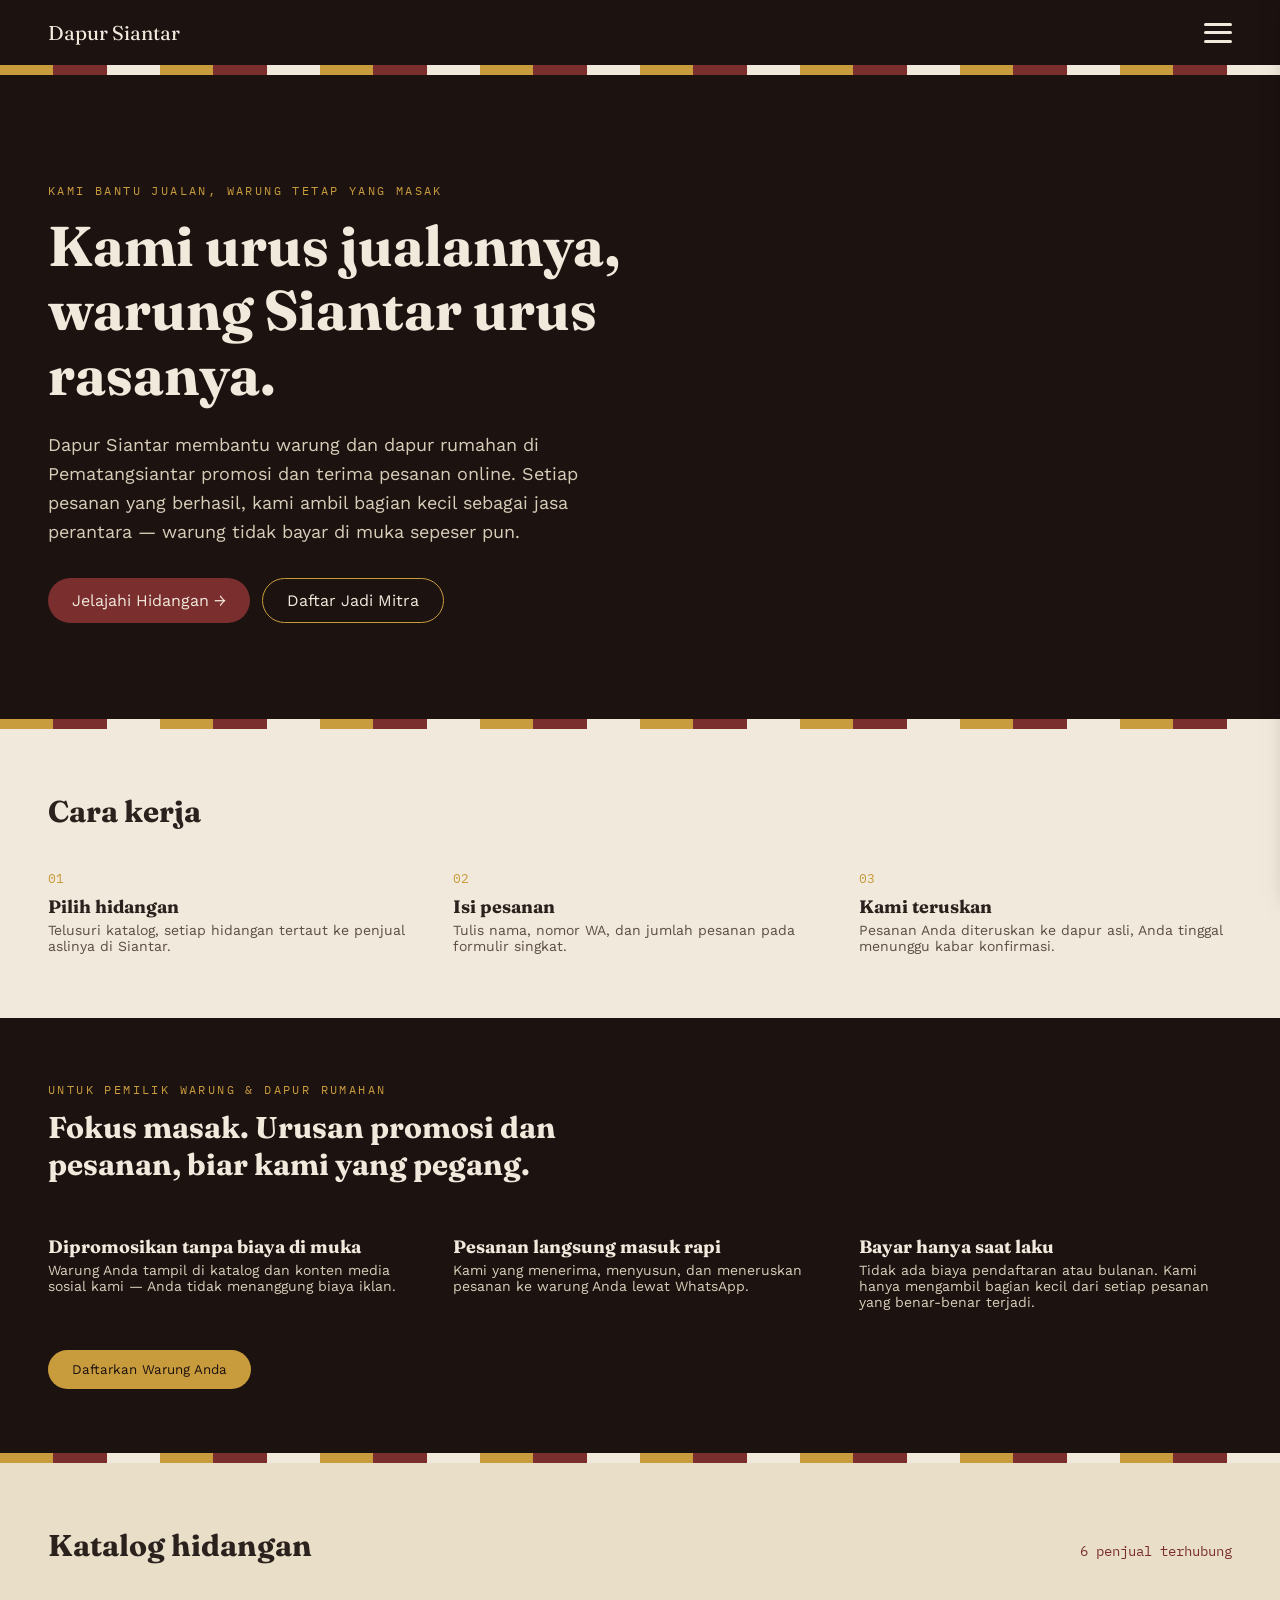
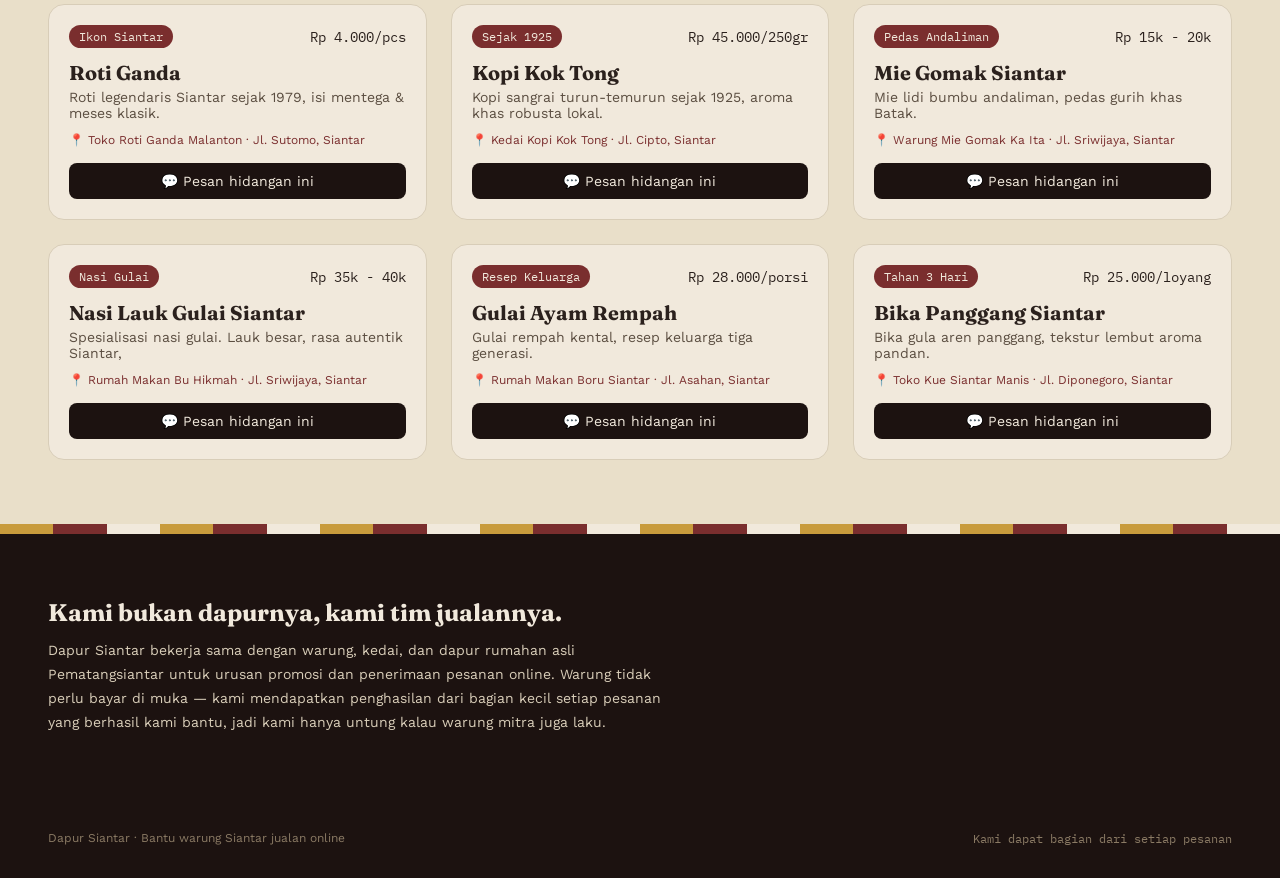
==== index.html @ 223ce822 "Update index.html" ====
<!DOCTYPE html>
<html lang="id">
<head>
<meta charset="UTF-8" />
<meta name="viewport" content="width=device-width, initial-scale=1.0" />
<title>Dapur Siantar — Bantu Warung Siantar Jualan Online</title>
<style>
  @import url('https://fonts.googleapis.com/css2?family=Fraunces:ital,opsz,wght@0,9..144,400;0,9..144,600;1,9..144,500&family=Work+Sans:wght@400;500;600&family=IBM+Plex+Mono:wght@500&display=swap');

  :root{
    --bg-dark:#1C1210;
    --maroon:#7A2E2E;
    --gold:#C89B3C;
    --cream:#F1E9DC;
    --ink:#2B211D;
    --katalog-bg:#e9dfc9;
    --muted:#5c4f42;
    --muted-2:#8a7a64;
    --border:#d8cdb8;
  }
  *{box-sizing:border-box;}
  body{margin:0;background:var(--cream);color:var(--ink);font-family:'Work Sans',sans-serif;}
  .serif{font-family:'Fraunces',serif;}
  .mono{font-family:'IBM Plex Mono',monospace;}
  a{text-decoration:none;color:inherit;}
  button{font-family:inherit;cursor:pointer;border:none;}
  input,textarea{font-family:inherit;font-size:14px;}

  /* Header & Nav Sticky */
  header{
    display:flex;
    align-items:center;
    justify-content:space-between;
    padding:16px 24px;
    background:var(--bg-dark);
    position:sticky;
    top:0;
    z-index:100;
  }
  @media(min-width:640px){
    header{padding:20px 48px;}
  }
  .brand{display:flex;align-items:center;gap:8px;color:var(--cream);font-size:20px;}
  
  /* Hamburger Button (Dorong ke Kanan) */
  .hamburger-btn {
    display: flex;
    flex-direction: column;
    justify-content: space-between;
    width: 28px;
    height: 20px;
    background: transparent;
    padding: 0;
    z-index: 101;
    cursor: pointer;
    margin-left: auto;
  }
  .hamburger-btn span {
    width: 100%;
    height: 3px;
    background: var(--cream);
    border-radius: 2px;
    transition: all 0.3s ease;
  }

  /* Side Drawer Navigation (Mobile & Desktop) */
  .nav-drawer-overlay {
    position: fixed;
    inset: 0;
    background: rgba(0, 0, 0, 0.6);
    z-index: 998;
    opacity: 0;
    pointer-events: none;
    transition: opacity 0.3s ease;
  }
  .nav-drawer-overlay.active {
    opacity: 1;
    pointer-events: auto;
  }

  .nav-drawer {
    position: fixed;
    top: 0;
    right: -300px;
    width: 280px;
    height: 100%;
    background: var(--bg-dark);
    z-index: 999;
    padding: 80px 28px 32px;
    display: flex;
    flex-direction: column;
    gap: 20px;
    transition: right 0.3s ease;
    box-shadow: -5px 0 25px rgba(0,0,0,0.5);
    border-left: 1px solid rgba(200,155,60,0.2);
  }
  .nav-drawer.active {
    right: 0;
  }

  .nav-link{
    font-size: 16px;
    color: #d8cdb8;
    padding: 8px 0;
    border-bottom: 1px solid rgba(216,205,184,0.1);
    transition: color 0.2s;
  }
  .nav-link:hover { color: var(--gold); }

  .btn-pill{
    font-size: 14px;
    padding: 12px 20px;
    border-radius: 999px;
    background: var(--gold);
    color: var(--bg-dark);
    text-align: center;
    margin-top: 10px;
    font-weight: 600;
  }

  /* weave */
  .weave{display:flex;width:100%;height:10px;}
  .weave.flip{transform:scaleY(-1);}
  .weave span{flex:1;height:100%;}

  section{padding:64px 24px;}
  @media(min-width:640px){ section{padding:64px 48px;} }

  /* Hero */
  .hero{background:var(--bg-dark);color:var(--cream);padding-top:64px;padding-bottom:64px;}
  @media(min-width:640px){ .hero{padding-top:96px;padding-bottom:96px;} }
  .hero-inner{max-width:720px;}
  .eyebrow{font-size:12px;letter-spacing:.2em;text-transform:uppercase;color:var(--gold);margin-bottom:16px;}
  .hero h1{font-size:36px;line-height:1.15;margin:0 0 24px;}
  @media(min-width:640px){ .hero h1{font-size:56px;} }
  .hero p.lead{font-size:16px;max-width:560px;color:#d8cdb8;line-height:1.6;}
  @media(min-width:640px){ .hero p.lead{font-size:18px;} }
  .hero-ctas{display:flex;flex-wrap:wrap;gap:12px;margin-top:32px;}
  .btn-maroon{display:inline-flex;align-items:center;gap:8px;padding:12px 24px;border-radius:999px;background:var(--maroon);color:var(--cream);}
  .btn-outline{display:inline-flex;align-items:center;gap:8px;padding:12px 24px;border-radius:999px;border:1px solid var(--gold);color:var(--cream);background:transparent;}

  /* Cara kerja */
  h2.section-title{font-size:26px;margin:0 0 40px;}
  @media(min-width:640px){ h2.section-title{font-size:30px;} }
  .steps-grid{display:grid;grid-template-columns:1fr;gap:32px;}
  @media(min-width:640px){ .steps-grid{grid-template-columns:repeat(3,1fr);} }
  .step-n{font-size:13px;color:var(--gold);margin:0;}
  .step-title{font-size:18px;margin:8px 0 4px;}
  .step-body{font-size:14px;color:var(--muted);margin:0;}

  /* Untuk penjual */
  .seller-section{background:var(--bg-dark);color:var(--cream);}
  .seller-eyebrow{display:flex;align-items:center;gap:8px;margin-bottom:12px;}
  .seller-eyebrow p{font-size:12px;letter-spacing:.2em;text-transform:uppercase;color:var(--gold);margin:0;}
  .seller-heading{font-size:26px;max-width:520px;margin:0 0 40px;}
  @media(min-width:640px){ .seller-heading{font-size:30px;} }
  .seller-grid{display:grid;grid-template-columns:1fr;gap:32px;margin-bottom:40px;}
  @media(min-width:640px){ .seller-grid{grid-template-columns:repeat(3,1fr);} }
  .seller-card-title{font-size:18px;margin:12px 0 4px;}
  .seller-card-body{font-size:14px;color:#d8cdb8;margin:0;}
  .btn-gold{display:inline-flex;align-items:center;gap:8px;padding:12px 24px;border-radius:999px;background:var(--gold);color:var(--bg-dark);}

  /* Katalog */
  .katalog-section{background:var(--katalog-bg);}
  .katalog-head{display:flex;align-items:baseline;justify-content:space-between;flex-wrap:wrap;gap:8px;margin-bottom:40px;}
  .katalog-count{font-size:14px;color:var(--maroon);margin:0;}
  .card-grid{display:grid;grid-template-columns:1fr;gap:24px;}
  @media(min-width:640px){ .card-grid{grid-template-columns:repeat(2,1fr);} }
  @media(min-width:1024px){ .card-grid{grid-template-columns:repeat(3,1fr);} }
  .card{background:var(--cream);border:1px solid var(--border);border-radius:16px;overflow:hidden;display:flex;flex-direction:column;}
  .card-top{padding:20px 20px 0;display:flex;align-items:center;justify-content:space-between;gap:12px;}
  .tag{font-size:12px;padding:4px 10px;border-radius:999px;background:var(--maroon);color:var(--cream);white-space:nowrap;}
  .price{font-size:14px;text-align:right;white-space:nowrap;}
  .card-body{padding:12px 20px 0;flex:1;}
  .card-body h3{font-size:20px;margin:0 0 4px;}
  .card-body p.desc{font-size:14px;color:var(--muted);margin:0;}
  .seller-loc{margin-top:12px;display:flex;align-items:center;gap:4px;font-size:12px;color:var(--maroon);}
  .card-btn{margin:20px;margin-top:16px;display:flex;align-items:center;justify-content:center;gap:8px;padding:10px;border-radius:8px;background:var(--bg-dark);color:var(--cream);font-size:14px;}

  /* Tentang */
  .about-section{background:var(--bg-dark);color:#d8cdb8;}
  .about-inner{max-width:640px;}
  .about-inner h2{font-size:24px;margin:0 0 12px;color:var(--cream);}
  .about-inner p{font-size:14px;line-height:1.7;margin:0;}

  footer{padding:32px 24px;font-size:12px;display:flex;align-items:center;justify-content:space-between;flex-wrap:wrap;gap:8px;background:var(--bg-dark);color:var(--muted-2);}
  @media(min-width:640px){ footer{padding:32px 48px;} }

  /* Modal */
  .overlay{position:fixed;inset:0;z-index:1150;display:none;align-items:center;justify-content:center;padding:24px;background:rgba(28,18,16,.72);}
  .overlay.open{display:flex;}
  .modal{width:100%;max-width:420px;border-radius:16px;padding:24px;background:var(--cream);border:1px solid var(--gold);}
  .modal-head{display:flex;align-items:flex-start;justify-content:space-between;margin-bottom:16px;}
  .modal-eyebrow{font-size:12px;letter-spacing:.15em;text-transform:uppercase;color:var(--maroon);margin:0;}
  .modal-title{font-size:20px;margin:2px 0;}
  .modal-sub{font-size:14px;color:var(--maroon);margin:0;}
  .close-btn{background:none;color:var(--maroon);font-size:18px;line-height:1;padding:4px;}
  .field{margin-bottom:12px;}
  .field label{font-size:12px;text-transform:uppercase;letter-spacing:.03em;display:block;margin-bottom:4px;}
  .field input,.field textarea{width:100%;padding:8px 12px;border-radius:8px;border:1px solid var(--border);background:#fff;color:var(--ink);outline:none;}
  .error-text{font-size:14px;color:var(--maroon);margin:8px 0;}
  .submit-btn{width:100%;display:flex;align-items:center;justify-content:center;gap:8px;padding:12px;border-radius:8px;background:var(--maroon);color:var(--cream);font-weight:500;margin-top:8px;}
  .submit-btn:disabled{opacity:.6;}
  .modal-note{font-size:12px;text-align:center;color:var(--muted-2);margin-top:8px;}

  /* Toast */
  .toast{position:fixed;bottom:24px;left:50%;transform:translateX(-50%);padding:12px 20px;border-radius:999px;display:none;align-items:center;gap:8px;background:var(--bg-dark);color:var(--cream);z-index:1200;font-size:14px;}
  .toast.open{display:flex;}
</style>
</head>
<body>

<script>
  window.CONNECTOR_PHONE = "6283893870823"; 
</script>

<header>
  <div class="brand"><span class="serif">Dapur Siantar</span></div>
  
  <!-- Tombol Hamburger -->
  <button class="hamburger-btn" onclick="toggleMenu()" aria-label="Toggle Menu">
    <span></span>
    <span></span>
    <span></span>
  </button>
</header>

<!-- Overlay & Side Drawer Menu -->
<div class="nav-drawer-overlay" id="nav-overlay" onclick="toggleMenu()"></div>
<div class="nav-drawer" id="nav-drawer">
  <a href="#penjual" class="nav-link" onclick="toggleMenu()">Untuk Penjual</a>
  <a href="#katalog" class="btn-pill mono" onclick="toggleMenu()">Lihat Katalog</a>
</div>

<div class="weave" id="weave1"></div>

<section class="hero">
  <div class="hero-inner">
    <p class="eyebrow mono">Kami bantu jualan, warung tetap yang masak</p>
    <h1 class="serif">Kami urus jualannya,<br />warung Siantar urus rasanya.</h1>
    <p class="lead">Dapur Siantar membantu warung dan dapur rumahan di Pematangsiantar promosi dan terima pesanan online. Setiap pesanan yang berhasil, kami ambil bagian kecil sebagai jasa perantara — warung tidak bayar di muka sepeser pun.</p>
    <div class="hero-ctas">
      <a href="#katalog" class="btn-maroon">Jelajahi Hidangan →</a>
      <a href="#penjual" class="btn-outline"> Daftar Jadi Mitra</a>
    </div>
  </div>
</section>

<div class="weave flip" id="weave2"></div>

<section>
  <h2 class="section-title serif">Cara kerja</h2>
  <div class="steps-grid">
    <div>
      <p class="step-n mono">01</p>
      <h3 class="step-title serif">Pilih hidangan</h3>
      <p class="step-body">Telusuri katalog, setiap hidangan tertaut ke penjual aslinya di Siantar.</p>
    </div>
    <div>
      <p class="step-n mono">02</p>
      <h3 class="step-title serif">Isi pesanan</h3>
      <p class="step-body">Tulis nama, nomor WA, dan jumlah pesanan pada formulir singkat.</p>
    </div>
    <div>
      <p class="step-n mono">03</p>
      <h3 class="step-title serif">Kami teruskan</h3>
      <p class="step-body">Pesanan Anda diteruskan ke dapur asli, Anda tinggal menunggu kabar konfirmasi.</p>
    </div>
  </div>
</section>

<section id="penjual" class="seller-section">
  <div class="seller-eyebrow">
    <p class="mono">Untuk pemilik warung &amp; dapur rumahan</p>
  </div>
  <h2 class="seller-heading serif">Fokus masak. Urusan promosi dan pesanan, biar kami yang pegang.</h2>
  <div class="seller-grid">
    <div>
      <h3 class="seller-card-title serif">Dipromosikan tanpa biaya di muka</h3>
      <p class="seller-card-body">Warung Anda tampil di katalog dan konten media sosial kami — Anda tidak menanggung biaya iklan.</p>
    </div>
    <div>
      <h3 class="seller-card-title serif">Pesanan langsung masuk rapi</h3>
      <p class="seller-card-body">Kami yang menerima, menyusun, dan meneruskan pesanan ke warung Anda lewat WhatsApp.</p>
    </div>
    <div>
      <h3 class="seller-card-title serif">Bayar hanya saat laku</h3>
      <p class="seller-card-body">Tidak ada biaya pendaftaran atau bulanan. Kami hanya mengambil bagian kecil dari setiap pesanan yang benar-benar terjadi.</p>
    </div>
  </div>
  <button class="btn-gold" onclick="openSellerModal()"> Daftarkan Warung Anda</button>
</section>

<div class="weave flip" id="weave3"></div>

<section id="katalog" class="katalog-section">
  <div class="katalog-head">
    <h2 class="section-title serif" style="margin:0;">Katalog hidangan</h2>
    <p class="katalog-count mono" id="katalog-count"></p>
  </div>
  <div class="card-grid" id="card-grid"></div>
</section>

<div class="weave" id="weave4"></div>

<section class="about-section">
  <div class="about-inner">
    <h2 class="serif">Kami bukan dapurnya, kami tim jualannya.</h2>
    <p>Dapur Siantar bekerja sama dengan warung, kedai, dan dapur rumahan asli Pematangsiantar untuk urusan promosi dan penerimaan pesanan online. Warung tidak perlu bayar di muka — kami mendapatkan penghasilan dari bagian kecil setiap pesanan yang berhasil kami bantu, jadi kami hanya untung kalau warung mitra juga laku.</p>
  </div>
</section>

<footer>
  <span>Dapur Siantar &middot; Bantu warung Siantar jualan online</span>
  <span class="mono">Kami dapat bagian dari setiap pesanan</span>
</footer>

<!-- ORDER MODAL -->
<div class="overlay" id="order-overlay" onclick="if(event.target===this) closeOrderModal(false)">
  <div class="modal" onclick="event.stopPropagation()">
    <div class="modal-head">
      <div>
        <p class="modal-eyebrow mono">Pesan hidangan</p>
        <h3 class="modal-title serif" id="order-product-name"></h3>
        <p class="modal-sub" id="order-product-seller"></p>
      </div>
      <button class="close-btn" onclick="closeOrderModal(false)">✕</button>
    </div>
    <form id="order-form" onsubmit="submitOrder(event)">
      <div class="field">
        <label class="mono">Nama</label>
        <input type="text" id="order-name" placeholder="Nama Anda" />
      </div>
      <div class="field">
        <label class="mono">Nomor WhatsApp</label>
        <input type="tel" id="order-phone" placeholder="08xxxxxxxxxx" />
      </div>
      <div class="field">
        <label class="mono">Jumlah</label>
        <input type="number" id="order-qty" min="1" value="1" />
      </div>
      <div class="field">
        <label class="mono">Catatan (opsional)</label>
        <textarea id="order-note" rows="2" placeholder="Contoh: tidak pakai pedas"></textarea>
      </div>
      <p class="error-text" id="order-error" style="display:none;"></p>
      <button type="submit" class="submit-btn" id="order-submit-btn"> Lanjut ke WhatsApp</button>
      <p class="modal-note">Anda akan diarahkan ke WhatsApp untuk mengirim pesanan ini ke tim penghubung Dapur Siantar.</p>
    </form>
  </div>
</div>

<!-- SELLER MODAL -->
<div class="overlay" id="seller-overlay" onclick="if(event.target===this) closeSellerModal(false)">
  <div class="modal" onclick="event.stopPropagation()">
    <div class="modal-head">
      <div>
        <p class="modal-eyebrow mono">Daftar mitra</p>
        <h3 class="modal-title serif">Gabung jadi penjual</h3>
      </div>
      <button class="close-btn" onclick="closeSellerModal(false)">✕</button>
    </div>
    <form id="seller-form" onsubmit="submitSeller(event)">
      <div class="field">
        <label class="mono">Nama warung/kedai</label>
        <input type="text" id="seller-shop" placeholder="Contoh: Warung Mie Gomak Bu Rina" />
      </div>
      <div class="field">
        <label class="mono">Nama pemilik</label>
        <input type="text" id="seller-owner" placeholder="Nama Anda" />
      </div>
      <div class="field">
        <label class="mono">Nomor WhatsApp</label>
        <input type="tel" id="seller-phone" placeholder="08xxxxxxxxxx" />
      </div>
      <div class="field">
        <label class="mono">Menu andalan</label>
        <input type="text" id="seller-menu" placeholder="Contoh: Roti Ganda, Gulai Ayam" />
      </div>
      <p class="error-text" id="seller-error" style="display:none;"></p>
      <button type="submit" class="submit-btn" id="seller-submit-btn"> Kirim pendaftaran</button>
      <p class="modal-note">Kami akan menghubungi Anda lewat WhatsApp untuk atur menu dan mulai terima pesanan.</p>
    </form>
  </div>
</div>

<div class="toast" id="toast">
  <span>✅</span><span id="toast-text"></span>
</div>

<script>
  function toggleMenu() {
    const drawer = document.getElementById("nav-drawer");
    const overlay = document.getElementById("nav-overlay");
    drawer.classList.toggle("active");
    overlay.classList.toggle("active");
  }

  const products = [
    { id: 1, name: "Roti Ganda", seller: "Toko Roti Ganda Malanton", area: "Jl. Sutomo, Siantar", price: "Rp 4.000/pcs", desc: "Roti legendaris Siantar sejak 1979, isi mentega & meses klasik.", tag: "Ikon Siantar" },
    { id: 2, name: "Kopi Kok Tong", seller: "Kedai Kopi Kok Tong", area: "Jl. Cipto, Siantar", price: "Rp 45.000/250gr", desc: "Kopi sangrai turun-temurun sejak 1925, aroma khas robusta lokal.", tag: "Sejak 1925" },
    { id: 3, name: "Mie Gomak Siantar", seller: "Warung Mie Gomak Ka Ita", area: "Jl. Sriwijaya, Siantar", price: "Rp 15k - 20k", desc: "Mie lidi bumbu andaliman, pedas gurih khas Batak.", tag: "Pedas Andaliman" },
    { id: 4, name: "Nasi Lauk Gulai Siantar", seller: "Rumah Makan Bu Hikmah", area: "Jl. Sriwijaya, Siantar", price: "Rp 35k - 40k", desc: "Spesialisasi nasi gulai. Lauk besar, rasa autentik Siantar,", tag: "Nasi Gulai" },
    { id: 5, name: "Gulai Ayam Rempah", seller: "Rumah Makan Boru Siantar", area: "Jl. Asahan, Siantar", price: "Rp 28.000/porsi", desc: "Gulai rempah kental, resep keluarga tiga generasi.", tag: "Resep Keluarga" },
    { id: 6, name: "Bika Panggang Siantar", seller: "Toko Kue Siantar Manis", area: "Jl. Diponegoro, Siantar", price: "Rp 25.000/loyang", desc: "Bika gula aren panggang, tekstur lembut aroma pandan.", tag: "Tahan 3 Hari" },
  ];

  let activeProduct = null;
  let toastTimer = null;

  function renderWeave(el){
    let html = "";
    for(let i=0;i<24;i++){
      const color = i%3===0 ? "var(--gold)" : i%3===1 ? "var(--maroon)" : "var(--cream)";
      html += `<span style="background:${color}"></span>`;
    }
    el.innerHTML = html;
  }
  ["weave1","weave2","weave3","weave4"].forEach(id => renderWeave(document.getElementById(id)));

  function renderCatalog(){
    const grid = document.getElementById("card-grid");
    document.getElementById("katalog-count").textContent = products.length + " penjual terhubung";
    grid.innerHTML = products.map(p => `
      <div class="card">
        <div class="card-top">
          <span class="tag mono">${p.tag}</span>
          <span class="price mono">${p.price}</span>
        </div>
        <div class="card-body">
          <h3 class="serif">${p.name}</h3>
          <p class="desc">${p.desc}</p>
          <div class="seller-loc">📍 ${p.seller} &middot; ${p.area}</div>
        </div>
        <button class="card-btn" onclick="openOrderModal(${p.id})">💬 Pesan hidangan ini</button>
      </div>
    `).join("");
  }
  renderCatalog();

  function openOrderModal(id){
    activeProduct = products.find(p => p.id === id);
    document.getElementById("order-product-name").textContent = activeProduct.name;
    document.getElementById("order-product-seller").textContent = activeProduct.seller;
    document.getElementById("order-form").reset();
    document.getElementById("order-qty").value = 1;
    document.getElementById("order-error").style.display = "none";
    document.getElementById("order-overlay").classList.add("open");
  }
  function closeOrderModal(){
    document.getElementById("order-overlay").classList.remove("open");
  }

  async function submitOrder(e){
    e.preventDefault();
    const name = document.getElementById("order-name").value.trim();
    const phone = document.getElementById("order-phone").value.trim();
    const qty = document.getElementById("order-qty").value;
    const note = document.getElementById("order-note").value.trim();
    const errorEl = document.getElementById("order-error");

    if(!name || !phone){
      errorEl.textContent = "Nama dan nomor WhatsApp wajib diisi.";
      errorEl.style.display = "block";
      return;
    }
    errorEl.style.display = "none";

    const btn = document.getElementById("order-submit-btn");
    btn.disabled = true;
    btn.textContent = "Menyiapkan pesan...";

    const order = { product: activeProduct.name, seller: activeProduct.seller, buyer: name, phone, qty, note, time: new Date().toISOString() };
    try{
      if(window.storage){
        await window.storage.set(`orders:${Date.now()}`, JSON.stringify(order), true);
      }
    }catch(err){
      console.error("Gagal menyimpan catatan pesanan:", err);
    }

    const msg = encodeURIComponent(
      `Halo, saya ${name} ingin pesan:\n\n` +
      `Menu: ${activeProduct.name} (${activeProduct.seller})\n` +
      `Jumlah: ${qty}\n` +
      `Catatan: ${note || "-"}\n` +
      `No. WA saya: ${phone}`
    );
    window.open(`https://wa.me/${window.CONNECTOR_PHONE}?text=${msg}`, "_blank");

    btn.disabled = false;
    btn.textContent = "Lanjut ke WhatsApp";
    closeOrderModal();
    showToast("Pesanan disiapkan — lanjutkan di WhatsApp");
  }

  function openSellerModal(){
    document.getElementById("seller-form").reset();
    document.getElementById("seller-error").style.display = "none";
    document.getElementById("seller-overlay").classList.add("open");
  }
  function closeSellerModal(){
    document.getElementById("seller-overlay").classList.remove("open");
  }

  async function submitSeller(e){
    e.preventDefault();
    const shop = document.getElementById("seller-shop").value.trim();
    const owner = document.getElementById("seller-owner").value.trim();
    const phone = document.getElementById("seller-phone").value.trim();
    const menu = document.getElementById("seller-menu").value.trim();
    const errorEl = document.getElementById("seller-error");

    if(!shop || !phone){
      errorEl.textContent = "Nama warung dan nomor WhatsApp wajib diisi.";
      errorEl.style.display = "block";
      return;
    }
    errorEl.style.display = "none";

    const btn = document.getElementById("seller-submit-btn");
    btn.disabled = true;
    btn.textContent = "Menyiapkan pesan...";

    const seller = { shop, owner, phone, menu, time: new Date().toISOString() };
    try{
      if(window.storage){
        await window.storage.set(`sellers:${Date.now()}`, JSON.stringify(seller), true);
      }
    }catch(err){
      console.error("Gagal menyimpan data mitra:", err);
    }

    const msg = encodeURIComponent(
      `Halo, saya ingin daftar sebagai mitra penjual Dapur Siantar.\n\n` +
      `Nama warung: ${shop}\n` +
      `Nama pemilik: ${owner}\n` +
      `Menu andalan: ${menu || "-"}\n` +
      `No. WA: ${phone}`
    );
    window.open(`https://wa.me/${window.CONNECTOR_PHONE}?text=${msg}`, "_blank");

    btn.disabled = false;
    btn.textContent = "Kirim pendaftaran";
    closeSellerModal();
    showToast("Pendaftaran dikirim — lanjutkan di WhatsApp");
  }

  function showToast(text){
    const toast = document.getElementById("toast");
    document.getElementById("toast-text").textContent = text;
    toast.classList.add("open");
    clearTimeout(toastTimer);
    toastTimer = setTimeout(() => toast.classList.remove("open"), 4000);
  }
</script>
</body>
</html>
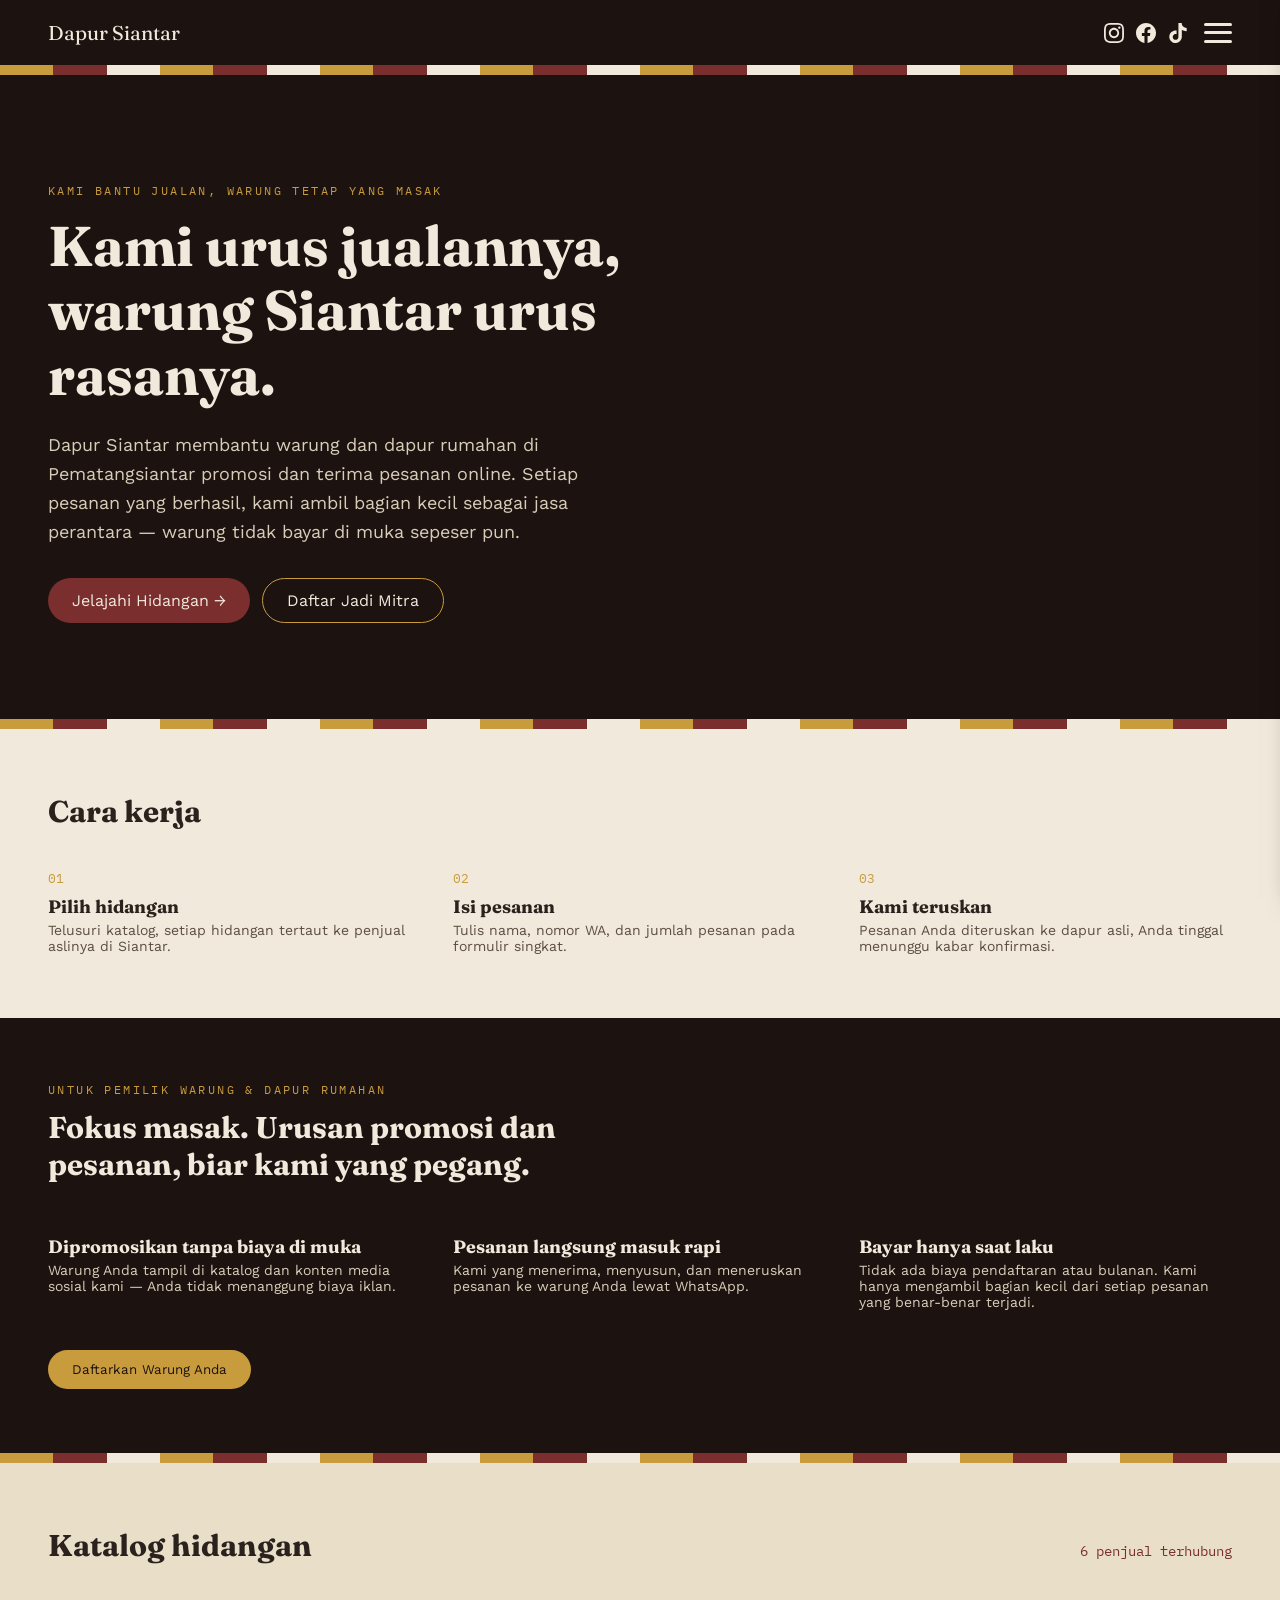
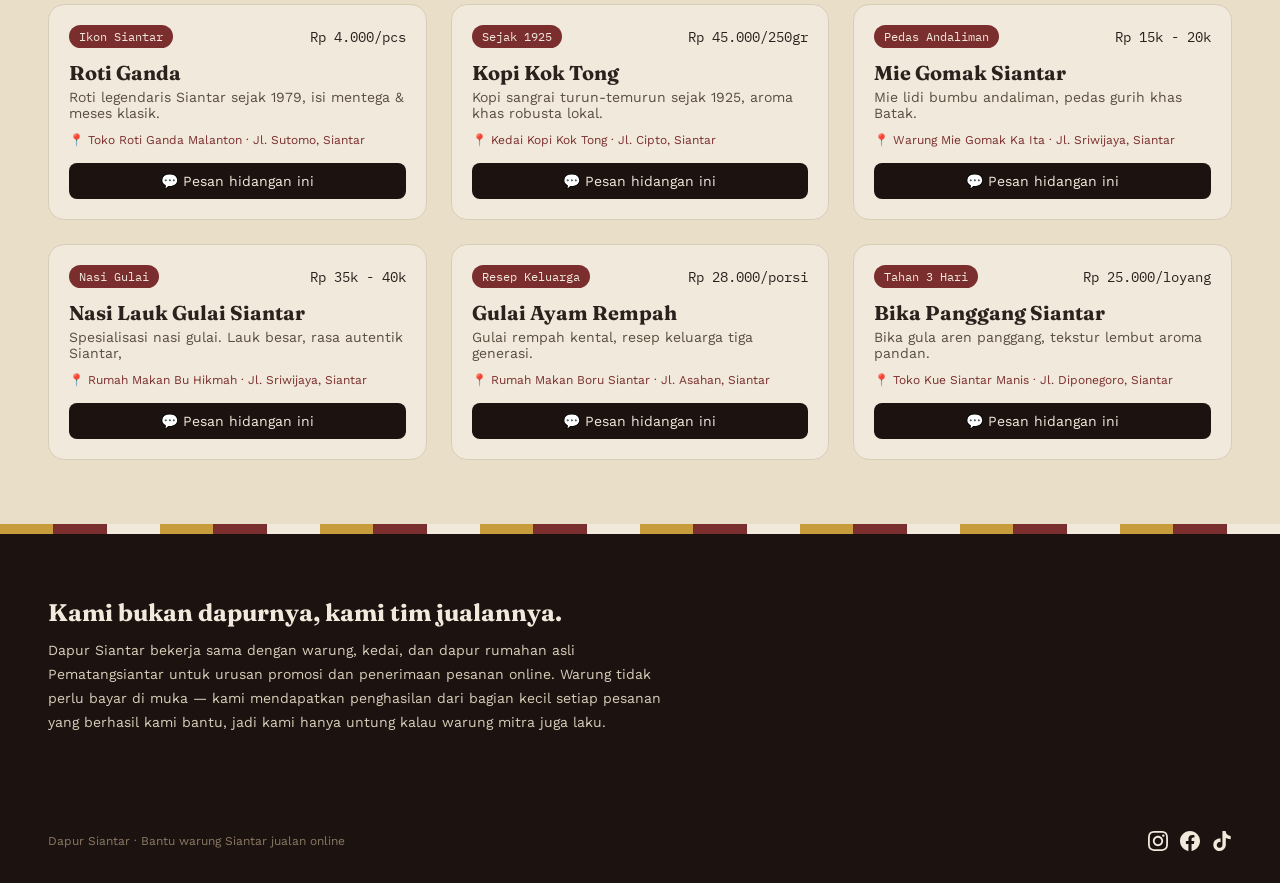
==== commit cbcb2b99: "Add social icons and hamburger button to header Updated header section to include social icons and h" ====
--- a/index.html
+++ b/index.html
@@ -42,7 +42,38 @@
   }
   .brand{display:flex;align-items:center;gap:8px;color:var(--cream);font-size:20px;}
   
-  /* Hamburger Button (Dorong ke Kanan) */
+  /* Area Kanan Header (Socials + Hamburger) */
+  .header-right {
+    display: flex;
+    align-items: center;
+    gap: 16px;
+    margin-left: auto;
+  }
+
+  /* Social Icons Styling */
+  .social-links {
+    display: flex;
+    align-items: center;
+    gap: 12px;
+  }
+  .social-icon {
+    color: var(--cream);
+    display: flex;
+    align-items: center;
+    justify-content: center;
+    transition: color 0.2s, transform 0.2s;
+  }
+  .social-icon:hover {
+    color: var(--gold);
+    transform: translateY(-2px);
+  }
+  .social-icon svg {
+    width: 20px;
+    height: 20px;
+    fill: currentColor;
+  }
+
+  /* Hamburger Button */
   .hamburger-btn {
     display: flex;
     flex-direction: column;
@@ -53,7 +84,6 @@
     padding: 0;
     z-index: 101;
     cursor: pointer;
-    margin-left: auto;
   }
   .hamburger-btn span {
     width: 100%;
@@ -183,7 +213,7 @@
   .about-inner h2{font-size:24px;margin:0 0 12px;color:var(--cream);}
   .about-inner p{font-size:14px;line-height:1.7;margin:0;}
 
-  footer{padding:32px 24px;font-size:12px;display:flex;align-items:center;justify-content:space-between;flex-wrap:wrap;gap:8px;background:var(--bg-dark);color:var(--muted-2);}
+  footer{padding:32px 24px;font-size:12px;display:flex;align-items:center;justify-content:space-between;flex-wrap:wrap;gap:16px;background:var(--bg-dark);color:var(--muted-2);}
   @media(min-width:640px){ footer{padding:32px 48px;} }
 
   /* Modal */
@@ -217,12 +247,32 @@
 <header>
   <div class="brand"><span class="serif">Dapur Siantar</span></div>
   
-  <!-- Tombol Hamburger -->
-  <button class="hamburger-btn" onclick="toggleMenu()" aria-label="Toggle Menu">
-    <span></span>
-    <span></span>
-    <span></span>
-  </button>
+  <div class="header-right">
+    <!-- Ikon Media Sosial -->
+    <div class="social-links">
+      <!-- Instagram -->
+      <a href="RENAME_LINK_IG_DISINI" target="_blank" rel="noopener noreferrer" class="social-icon" title="Instagram">
+        <svg viewBox="0 0 24 24"><path d="M12 2.163c3.204 0 3.584.012 4.85.07 3.252.148 4.771 1.691 4.919 4.919.058 1.265.069 1.645.069 4.849 0 3.205-.012 3.584-.069 4.849-.149 3.225-1.664 4.771-4.919 4.919-1.266.058-1.644.07-4.85.07-3.204 0-3.584-.012-4.849-.07-3.26-.149-4.771-1.699-4.919-4.92-.058-1.265-.07-1.644-.07-4.849 0-3.204.013-3.583.07-4.849.149-3.227 1.664-4.771 4.919-4.919 1.266-.057 1.645-.069 4.849-.069zm0-2.163c-3.259 0-3.667.014-4.947.072-4.358.2-6.78 2.618-6.98 6.98-.059 1.281-.073 1.689-.073 4.948 0 3.259.014 3.668.072 4.948.2 4.358 2.618 6.78 6.98 6.98 1.281.058 1.689.072 4.948.072 3.259 0 3.668-.014 4.948-.072 4.354-.2 6.782-2.618 6.979-6.98.059-1.28.073-1.689.073-4.948 0-3.259-.014-3.667-.072-4.947-.196-4.354-2.617-6.78-6.979-6.98-1.281-.059-1.69-.073-4.949-.073zm0 5.838c-3.403 0-6.162 2.759-6.162 6.162s2.759 6.163 6.162 6.163 6.162-2.759 6.162-6.163c0-3.403-2.759-6.162-6.162-6.162zm0 10.162c-2.209 0-4-1.79-4-4 0-2.209 1.791-4 4-4s4 1.791 4 4c0 2.21-1.791 4-4 4zm6.406-11.845c-.796 0-1.441.645-1.441 1.44s.645 1.44 1.441 1.44c.795 0 1.439-.645 1.439-1.44s-.644-1.44-1.439-1.44z"/></svg>
+      </a>
+      
+      <!-- Facebook -->
+      <a href="RENAME_LINK_FB_DISINI" target="_blank" rel="noopener noreferrer" class="social-icon" title="Facebook">
+        <svg viewBox="0 0 24 24"><path d="M24 12.073c0-6.627-5.373-12-12-12s-12 5.373-12 12c0 5.99 4.388 10.954 10.125 11.854v-8.385H7.078v-3.47h3.047V9.43c0-3.007 1.792-4.669 4.533-4.669 1.312 0 2.686.235 2.686.235v2.953H15.83c-1.491 0-1.956.925-1.956 1.874v2.25h3.328l-.532 3.47h-2.796v8.385C19.612 23.027 24 18.062 24 12.073z"/></svg>
+      </a>
+      
+      <!-- TikTok -->
+      <a href="RENAME_LINK_TIKTOK_DISINI" target="_blank" rel="noopener noreferrer" class="social-icon" title="TikTok">
+        <svg viewBox="0 0 24 24"><path d="M12.525.02c1.31-.02 2.61-.01 3.91-.02.08 1.53.63 3.09 1.75 4.17 1.12 1.11 2.7 1.62 4.24 1.79v4.03c-1.44-.05-2.89-.35-4.2-.97-.57-.26-1.1-.59-1.62-.93-.01 2.92.01 5.84-.02 8.75-.08 1.4-.54 2.79-1.35 3.94-1.31 1.92-3.58 3.17-5.91 3.21-1.43.08-2.86-.31-4.08-1.03-2.02-1.19-3.44-3.37-3.65-5.71-.02-.5-.03-1-.01-1.49.18-1.9 1.12-3.72 2.58-4.96 1.66-1.44 3.98-2.13 6.15-1.72.02 1.48-.04 2.96-.04 4.44-.99-.32-2.15-.23-3.02.37-.63.41-1.11 1.04-1.36 1.75-.21.51-.15 1.07-.14 1.61.24 1.64 1.82 3.02 3.5 2.87 1.12-.01 2.19-.66 2.77-1.61.19-.33.4-.67.41-1.06.1-1.79.06-3.57.07-5.36.01-4.03-.01-8.05.02-12.07z"/></svg>
+      </a>
+    </div>
+
+    <!-- Tombol Hamburger -->
+    <button class="hamburger-btn" onclick="toggleMenu()" aria-label="Toggle Menu">
+      <span></span>
+      <span></span>
+      <span></span>
+    </button>
+  </div>
 </header>
 
 <!-- Overlay & Side Drawer Menu -->
@@ -312,7 +362,17 @@
 
 <footer>
   <span>Dapur Siantar &middot; Bantu warung Siantar jualan online</span>
-  <span class="mono">Kami dapat bagian dari setiap pesanan</span>
+  <div class="social-links">
+    <a href="RENAME_LINK_IG_DISINI" target="_blank" rel="noopener noreferrer" class="social-icon" title="Instagram">
+      <svg viewBox="0 0 24 24"><path d="M12 2.163c3.204 0 3.584.012 4.85.07 3.252.148 4.771 1.691 4.919 4.919.058 1.265.069 1.645.069 4.849 0 3.205-.012 3.584-.069 4.849-.149 3.225-1.664 4.771-4.919 4.919-1.266.058-1.644.07-4.85.07-3.204 0-3.584-.012-4.849-.07-3.26-.149-4.771-1.699-4.919-4.92-.058-1.265-.07-1.644-.07-4.849 0-3.204.013-3.583.07-4.849.149-3.227 1.664-4.771 4.919-4.919 1.266-.057 1.645-.069 4.849-.069zm0-2.163c-3.259 0-3.667.014-4.947.072-4.358.2-6.78 2.618-6.98 6.98-.059 1.281-.073 1.689-.073 4.948 0 3.259.014 3.668.072 4.948.2 4.358 2.618 6.78 6.98 6.98 1.281.058 1.689.072 4.948.072 3.259 0 3.668-.014 4.948-.072 4.354-.2 6.782-2.618 6.979-6.98.059-1.28.073-1.689.073-4.948 0-3.259-.014-3.667-.072-4.947-.196-4.354-2.617-6.78-6.979-6.98-1.281-.059-1.69-.073-4.949-.073zm0 5.838c-3.403 0-6.162 2.759-6.162 6.162s2.759 6.163 6.162 6.163 6.162-2.759 6.162-6.163c0-3.403-2.759-6.162-6.162-6.162zm0 10.162c-2.209 0-4-1.79-4-4 0-2.209 1.791-4 4-4s4 1.791 4 4c0 2.21-1.791 4-4 4zm6.406-11.845c-.796 0-1.441.645-1.441 1.44s.645 1.44 1.441 1.44c.795 0 1.439-.645 1.439-1.44s-.644-1.44-1.439-1.44z"/></svg>
+    </a>
+    <a href="RENAME_LINK_FB_DISINI" target="_blank" rel="noopener noreferrer" class="social-icon" title="Facebook">
+      <svg viewBox="0 0 24 24"><path d="M24 12.073c0-6.627-5.373-12-12-12s-12 5.373-12 12c0 5.99 4.388 10.954 10.125 11.854v-8.385H7.078v-3.47h3.047V9.43c0-3.007 1.792-4.669 4.533-4.669 1.312 0 2.686.235 2.686.235v2.953H15.83c-1.491 0-1.956.925-1.956 1.874v2.25h3.328l-.532 3.47h-2.796v8.385C19.612 23.027 24 18.062 24 12.073z"/></svg>
+    </a>
+    <a href="RENAME_LINK_TIKTOK_DISINI" target="_blank" rel="noopener noreferrer" class="social-icon" title="TikTok">
+      <svg viewBox="0 0 24 24"><path d="M12.525.02c1.31-.02 2.61-.01 3.91-.02.08 1.53.63 3.09 1.75 4.17 1.12 1.11 2.7 1.62 4.24 1.79v4.03c-1.44-.05-2.89-.35-4.2-.97-.57-.26-1.1-.59-1.62-.93-.01 2.92.01 5.84-.02 8.75-.08 1.4-.54 2.79-1.35 3.94-1.31 1.92-3.58 3.17-5.91 3.21-1.43.08-2.86-.31-4.08-1.03-2.02-1.19-3.44-3.37-3.65-5.71-.02-.5-.03-1-.01-1.49.18-1.9 1.12-3.72 2.58-4.96 1.66-1.44 3.98-2.13 6.15-1.72.02 1.48-.04 2.96-.04 4.44-.99-.32-2.15-.23-3.02.37-.63.41-1.11 1.04-1.36 1.75-.21.51-.15 1.07-.14 1.61.24 1.64 1.82 3.02 3.5 2.87 1.12-.01 2.19-.66 2.77-1.61.19-.33.4-.67.41-1.06.1-1.79.06-3.57.07-5.36.01-4.03-.01-8.05.02-12.07z"/></svg>
+    </a>
+  </div>
 </footer>
 
 <!-- ORDER MODAL -->
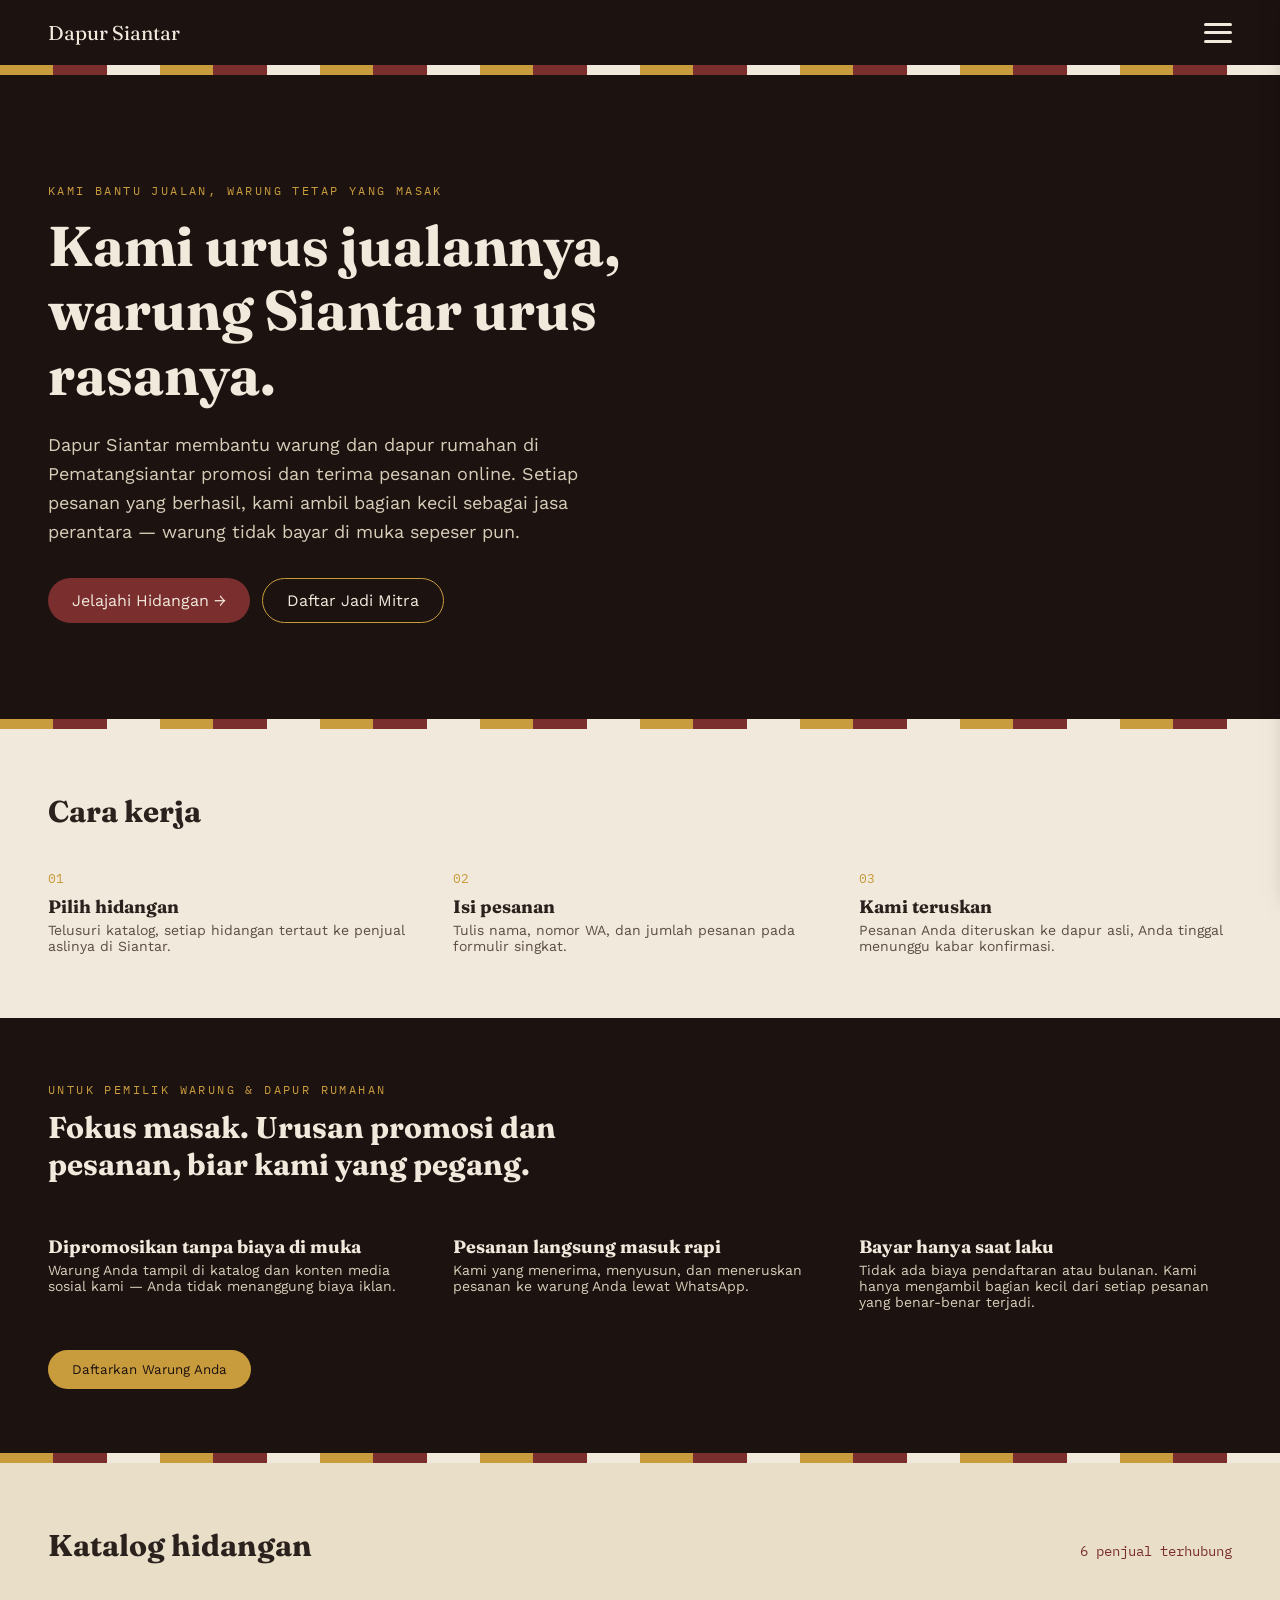
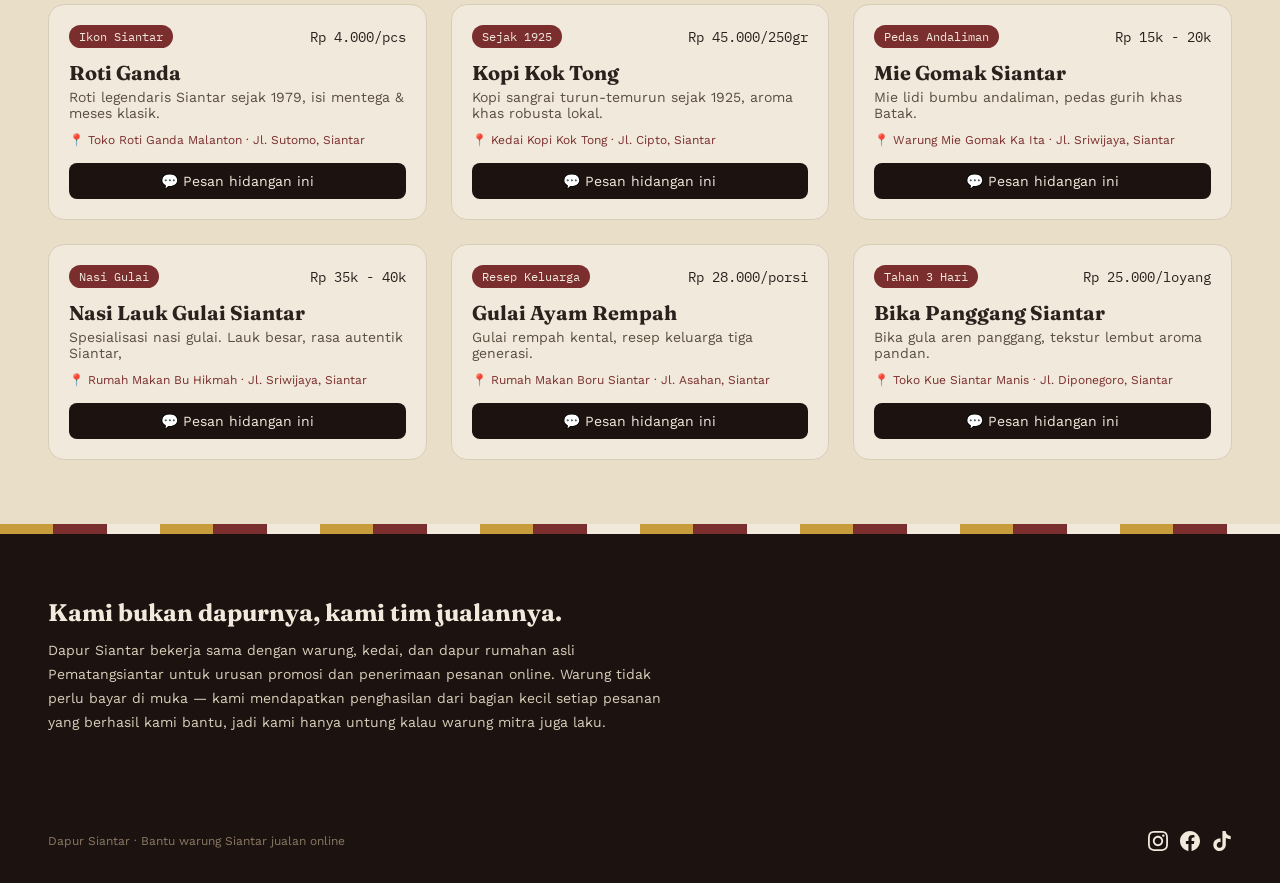
==== commit dd6bf209: "Update index.html" ====
--- a/index.html
+++ b/index.html
@@ -19,6 +19,7 @@
     --border:#d8cdb8;
   }
   *{box-sizing:border-box;}
+  html{scroll-behavior:smooth;}
   body{margin:0;background:var(--cream);color:var(--ink);font-family:'Work Sans',sans-serif;}
   .serif{font-family:'Fraunces',serif;}
   .mono{font-family:'IBM Plex Mono',monospace;}
@@ -41,37 +42,6 @@
     header{padding:20px 48px;}
   }
   .brand{display:flex;align-items:center;gap:8px;color:var(--cream);font-size:20px;}
-  
-  /* Area Kanan Header (Socials + Hamburger) */
-  .header-right {
-    display: flex;
-    align-items: center;
-    gap: 16px;
-    margin-left: auto;
-  }
-
-  /* Social Icons Styling */
-  .social-links {
-    display: flex;
-    align-items: center;
-    gap: 12px;
-  }
-  .social-icon {
-    color: var(--cream);
-    display: flex;
-    align-items: center;
-    justify-content: center;
-    transition: color 0.2s, transform 0.2s;
-  }
-  .social-icon:hover {
-    color: var(--gold);
-    transform: translateY(-2px);
-  }
-  .social-icon svg {
-    width: 20px;
-    height: 20px;
-    fill: currentColor;
-  }
 
   /* Hamburger Button */
   .hamburger-btn {
@@ -93,7 +63,7 @@
     transition: all 0.3s ease;
   }
 
-  /* Side Drawer Navigation (Mobile & Desktop) */
+  /* Side Drawer Navigation */
   .nav-drawer-overlay {
     position: fixed;
     inset: 0;
@@ -146,6 +116,29 @@
     text-align: center;
     margin-top: 10px;
     font-weight: 600;
+  }
+
+  /* Social Icons Styling untuk Footer */
+  .social-links {
+    display: flex;
+    align-items: center;
+    gap: 12px;
+  }
+  .social-icon {
+    color: var(--cream);
+    display: flex;
+    align-items: center;
+    justify-content: center;
+    transition: color 0.2s, transform 0.2s;
+  }
+  .social-icon:hover {
+    color: var(--gold);
+    transform: translateY(-2px);
+  }
+  .social-icon svg {
+    width: 20px;
+    height: 20px;
+    fill: currentColor;
   }
 
   /* weave */
@@ -247,38 +240,19 @@
 <header>
   <div class="brand"><span class="serif">Dapur Siantar</span></div>
   
-  <div class="header-right">
-    <!-- Ikon Media Sosial -->
-    <div class="social-links">
-      <!-- Instagram -->
-      <a href="RENAME_LINK_IG_DISINI" target="_blank" rel="noopener noreferrer" class="social-icon" title="Instagram">
-        <svg viewBox="0 0 24 24"><path d="M12 2.163c3.204 0 3.584.012 4.85.07 3.252.148 4.771 1.691 4.919 4.919.058 1.265.069 1.645.069 4.849 0 3.205-.012 3.584-.069 4.849-.149 3.225-1.664 4.771-4.919 4.919-1.266.058-1.644.07-4.85.07-3.204 0-3.584-.012-4.849-.07-3.26-.149-4.771-1.699-4.919-4.92-.058-1.265-.07-1.644-.07-4.849 0-3.204.013-3.583.07-4.849.149-3.227 1.664-4.771 4.919-4.919 1.266-.057 1.645-.069 4.849-.069zm0-2.163c-3.259 0-3.667.014-4.947.072-4.358.2-6.78 2.618-6.98 6.98-.059 1.281-.073 1.689-.073 4.948 0 3.259.014 3.668.072 4.948.2 4.358 2.618 6.78 6.98 6.98 1.281.058 1.689.072 4.948.072 3.259 0 3.668-.014 4.948-.072 4.354-.2 6.782-2.618 6.979-6.98.059-1.28.073-1.689.073-4.948 0-3.259-.014-3.667-.072-4.947-.196-4.354-2.617-6.78-6.979-6.98-1.281-.059-1.69-.073-4.949-.073zm0 5.838c-3.403 0-6.162 2.759-6.162 6.162s2.759 6.163 6.162 6.163 6.162-2.759 6.162-6.163c0-3.403-2.759-6.162-6.162-6.162zm0 10.162c-2.209 0-4-1.79-4-4 0-2.209 1.791-4 4-4s4 1.791 4 4c0 2.21-1.791 4-4 4zm6.406-11.845c-.796 0-1.441.645-1.441 1.44s.645 1.44 1.441 1.44c.795 0 1.439-.645 1.439-1.44s-.644-1.44-1.439-1.44z"/></svg>
-      </a>
-      
-      <!-- Facebook -->
-      <a href="RENAME_LINK_FB_DISINI" target="_blank" rel="noopener noreferrer" class="social-icon" title="Facebook">
-        <svg viewBox="0 0 24 24"><path d="M24 12.073c0-6.627-5.373-12-12-12s-12 5.373-12 12c0 5.99 4.388 10.954 10.125 11.854v-8.385H7.078v-3.47h3.047V9.43c0-3.007 1.792-4.669 4.533-4.669 1.312 0 2.686.235 2.686.235v2.953H15.83c-1.491 0-1.956.925-1.956 1.874v2.25h3.328l-.532 3.47h-2.796v8.385C19.612 23.027 24 18.062 24 12.073z"/></svg>
-      </a>
-      
-      <!-- TikTok -->
-      <a href="RENAME_LINK_TIKTOK_DISINI" target="_blank" rel="noopener noreferrer" class="social-icon" title="TikTok">
-        <svg viewBox="0 0 24 24"><path d="M12.525.02c1.31-.02 2.61-.01 3.91-.02.08 1.53.63 3.09 1.75 4.17 1.12 1.11 2.7 1.62 4.24 1.79v4.03c-1.44-.05-2.89-.35-4.2-.97-.57-.26-1.1-.59-1.62-.93-.01 2.92.01 5.84-.02 8.75-.08 1.4-.54 2.79-1.35 3.94-1.31 1.92-3.58 3.17-5.91 3.21-1.43.08-2.86-.31-4.08-1.03-2.02-1.19-3.44-3.37-3.65-5.71-.02-.5-.03-1-.01-1.49.18-1.9 1.12-3.72 2.58-4.96 1.66-1.44 3.98-2.13 6.15-1.72.02 1.48-.04 2.96-.04 4.44-.99-.32-2.15-.23-3.02.37-.63.41-1.11 1.04-1.36 1.75-.21.51-.15 1.07-.14 1.61.24 1.64 1.82 3.02 3.5 2.87 1.12-.01 2.19-.66 2.77-1.61.19-.33.4-.67.41-1.06.1-1.79.06-3.57.07-5.36.01-4.03-.01-8.05.02-12.07z"/></svg>
-      </a>
-    </div>
-
-    <!-- Tombol Hamburger -->
-    <button class="hamburger-btn" onclick="toggleMenu()" aria-label="Toggle Menu">
-      <span></span>
-      <span></span>
-      <span></span>
-    </button>
-  </div>
+  <!-- Tombol Hamburger -->
+  <button class="hamburger-btn" onclick="toggleMenu()" aria-label="Toggle Menu">
+    <span></span>
+    <span></span>
+    <span></span>
+  </button>
 </header>
 
 <!-- Overlay & Side Drawer Menu -->
 <div class="nav-drawer-overlay" id="nav-overlay" onclick="toggleMenu()"></div>
 <div class="nav-drawer" id="nav-drawer">
   <a href="#penjual" class="nav-link" onclick="toggleMenu()">Untuk Penjual</a>
+  <a href="#medsos-footer" class="nav-link" onclick="toggleMenu()">Media Sosial Dapur Siantar</a>
   <a href="#katalog" class="btn-pill mono" onclick="toggleMenu()">Lihat Katalog</a>
 </div>
 
@@ -360,15 +334,19 @@
   </div>
 </section>
 
-<footer>
+<!-- Footer dengan ID untuk scroll target -->
+<footer id="medsos-footer">
   <span>Dapur Siantar &middot; Bantu warung Siantar jualan online</span>
   <div class="social-links">
+    <!-- Instagram -->
     <a href="RENAME_LINK_IG_DISINI" target="_blank" rel="noopener noreferrer" class="social-icon" title="Instagram">
       <svg viewBox="0 0 24 24"><path d="M12 2.163c3.204 0 3.584.012 4.85.07 3.252.148 4.771 1.691 4.919 4.919.058 1.265.069 1.645.069 4.849 0 3.205-.012 3.584-.069 4.849-.149 3.225-1.664 4.771-4.919 4.919-1.266.058-1.644.07-4.85.07-3.204 0-3.584-.012-4.849-.07-3.26-.149-4.771-1.699-4.919-4.92-.058-1.265-.07-1.644-.07-4.849 0-3.204.013-3.583.07-4.849.149-3.227 1.664-4.771 4.919-4.919 1.266-.057 1.645-.069 4.849-.069zm0-2.163c-3.259 0-3.667.014-4.947.072-4.358.2-6.78 2.618-6.98 6.98-.059 1.281-.073 1.689-.073 4.948 0 3.259.014 3.668.072 4.948.2 4.358 2.618 6.78 6.98 6.98 1.281.058 1.689.072 4.948.072 3.259 0 3.668-.014 4.948-.072 4.354-.2 6.782-2.618 6.979-6.98.059-1.28.073-1.689.073-4.948 0-3.259-.014-3.667-.072-4.947-.196-4.354-2.617-6.78-6.979-6.98-1.281-.059-1.69-.073-4.949-.073zm0 5.838c-3.403 0-6.162 2.759-6.162 6.162s2.759 6.163 6.162 6.163 6.162-2.759 6.162-6.163c0-3.403-2.759-6.162-6.162-6.162zm0 10.162c-2.209 0-4-1.79-4-4 0-2.209 1.791-4 4-4s4 1.791 4 4c0 2.21-1.791 4-4 4zm6.406-11.845c-.796 0-1.441.645-1.441 1.44s.645 1.44 1.441 1.44c.795 0 1.439-.645 1.439-1.44s-.644-1.44-1.439-1.44z"/></svg>
     </a>
+    <!-- Facebook -->
     <a href="RENAME_LINK_FB_DISINI" target="_blank" rel="noopener noreferrer" class="social-icon" title="Facebook">
       <svg viewBox="0 0 24 24"><path d="M24 12.073c0-6.627-5.373-12-12-12s-12 5.373-12 12c0 5.99 4.388 10.954 10.125 11.854v-8.385H7.078v-3.47h3.047V9.43c0-3.007 1.792-4.669 4.533-4.669 1.312 0 2.686.235 2.686.235v2.953H15.83c-1.491 0-1.956.925-1.956 1.874v2.25h3.328l-.532 3.47h-2.796v8.385C19.612 23.027 24 18.062 24 12.073z"/></svg>
     </a>
+    <!-- TikTok -->
     <a href="RENAME_LINK_TIKTOK_DISINI" target="_blank" rel="noopener noreferrer" class="social-icon" title="TikTok">
       <svg viewBox="0 0 24 24"><path d="M12.525.02c1.31-.02 2.61-.01 3.91-.02.08 1.53.63 3.09 1.75 4.17 1.12 1.11 2.7 1.62 4.24 1.79v4.03c-1.44-.05-2.89-.35-4.2-.97-.57-.26-1.1-.59-1.62-.93-.01 2.92.01 5.84-.02 8.75-.08 1.4-.54 2.79-1.35 3.94-1.31 1.92-3.58 3.17-5.91 3.21-1.43.08-2.86-.31-4.08-1.03-2.02-1.19-3.44-3.37-3.65-5.71-.02-.5-.03-1-.01-1.49.18-1.9 1.12-3.72 2.58-4.96 1.66-1.44 3.98-2.13 6.15-1.72.02 1.48-.04 2.96-.04 4.44-.99-.32-2.15-.23-3.02.37-.63.41-1.11 1.04-1.36 1.75-.21.51-.15 1.07-.14 1.61.24 1.64 1.82 3.02 3.5 2.87 1.12-.01 2.19-.66 2.77-1.61.19-.33.4-.67.41-1.06.1-1.79.06-3.57.07-5.36.01-4.03-.01-8.05.02-12.07z"/></svg>
     </a>
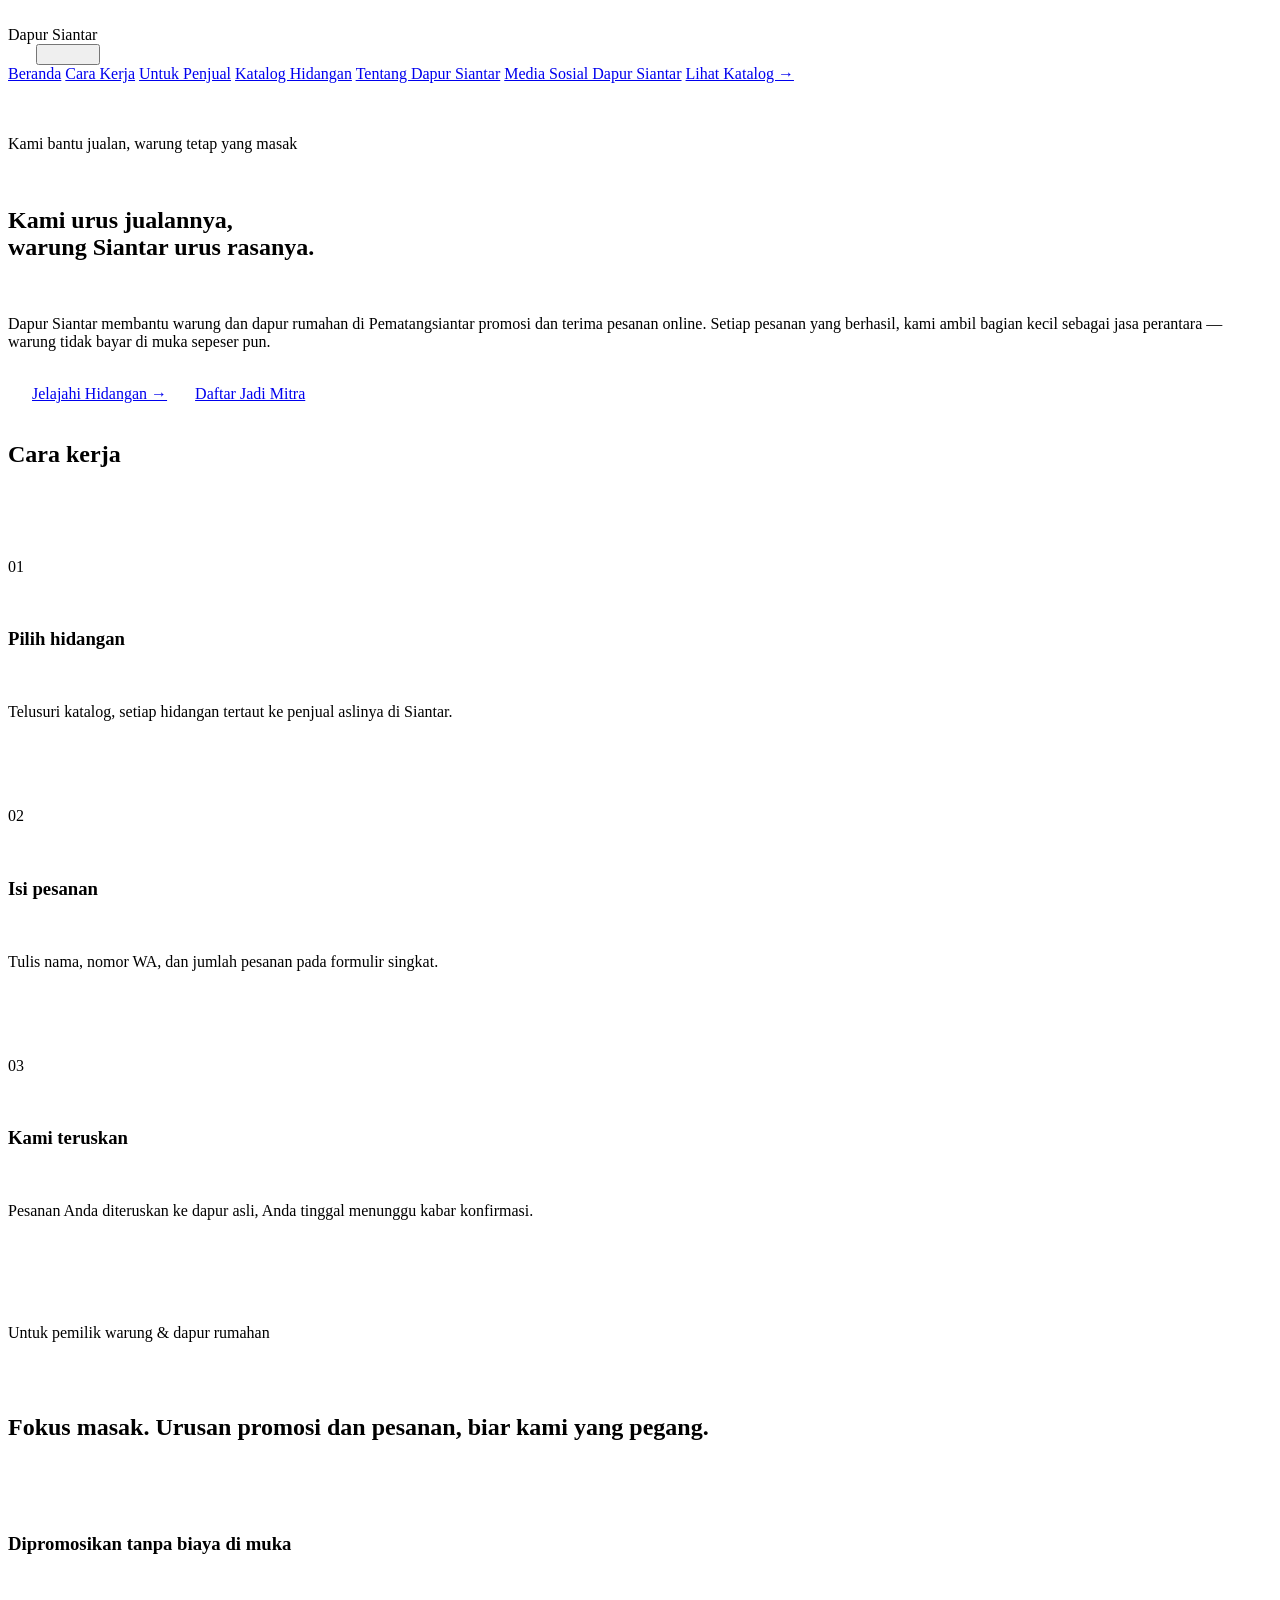
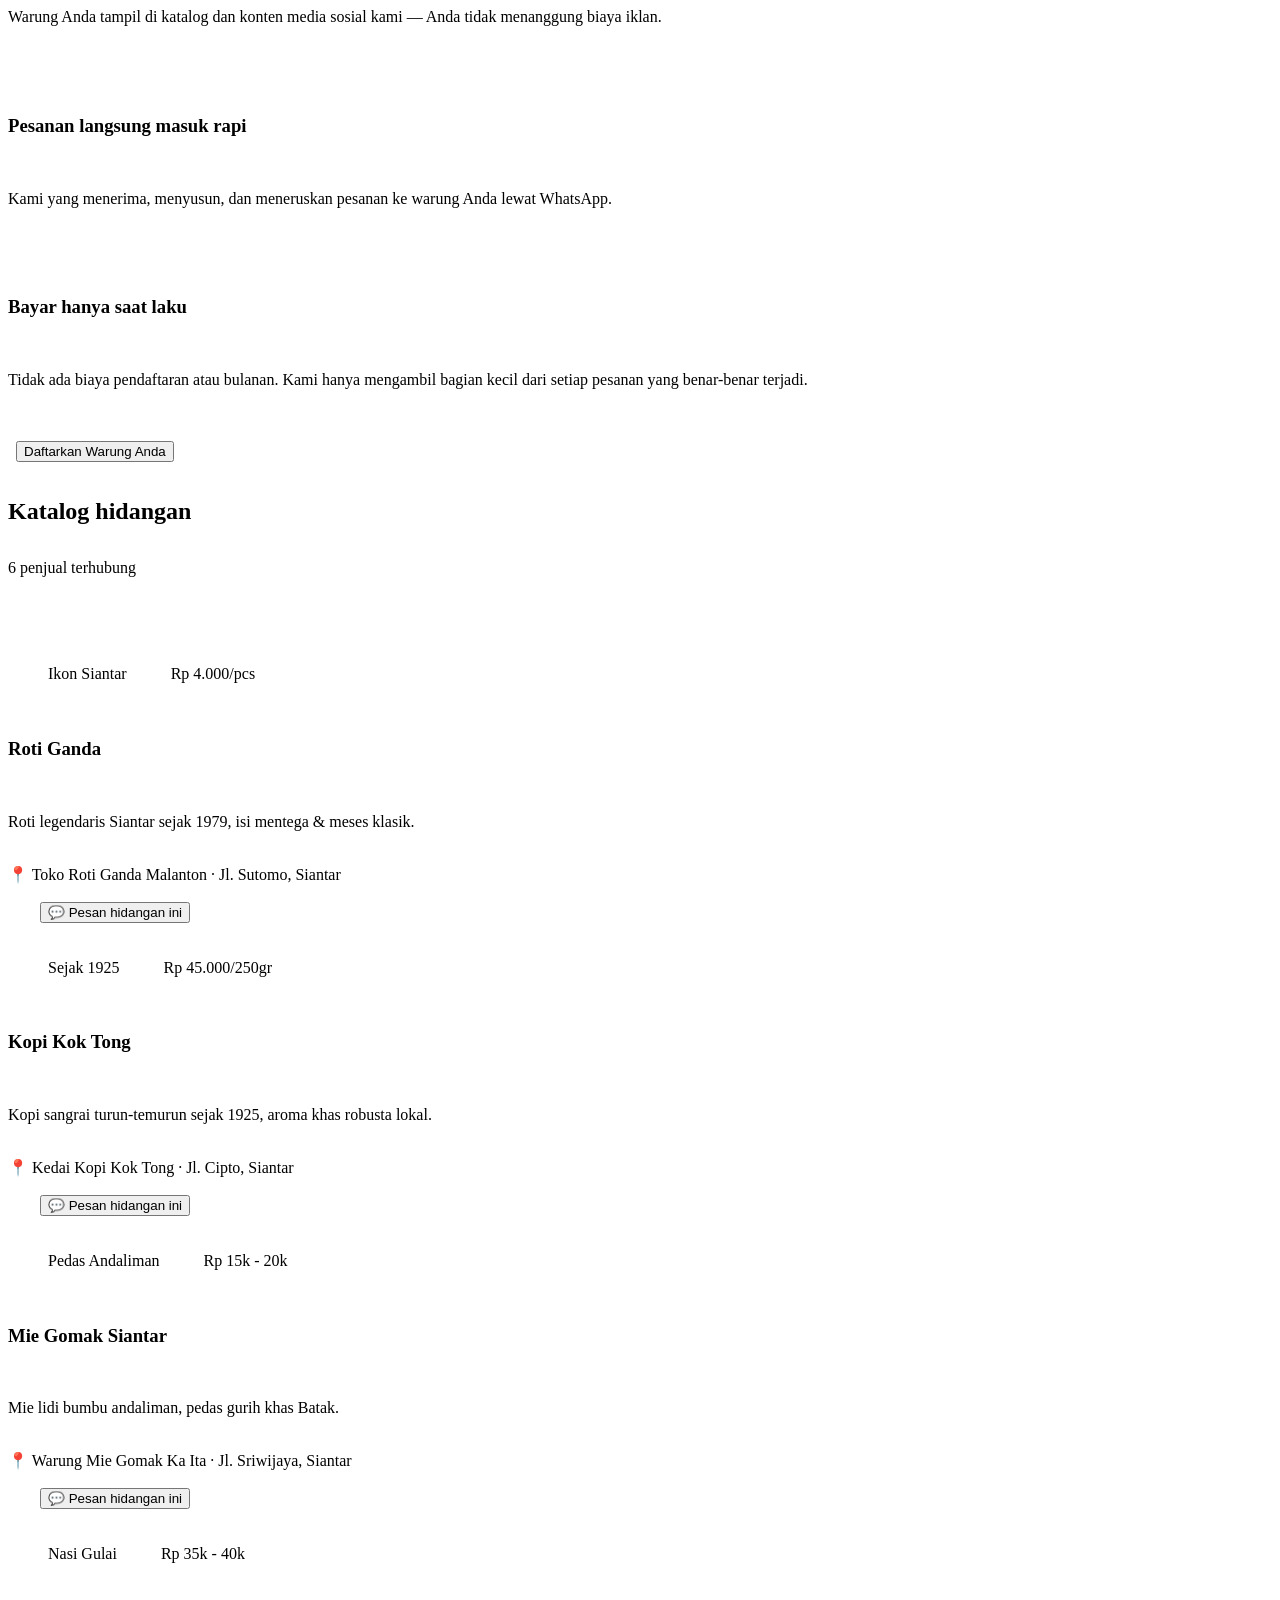
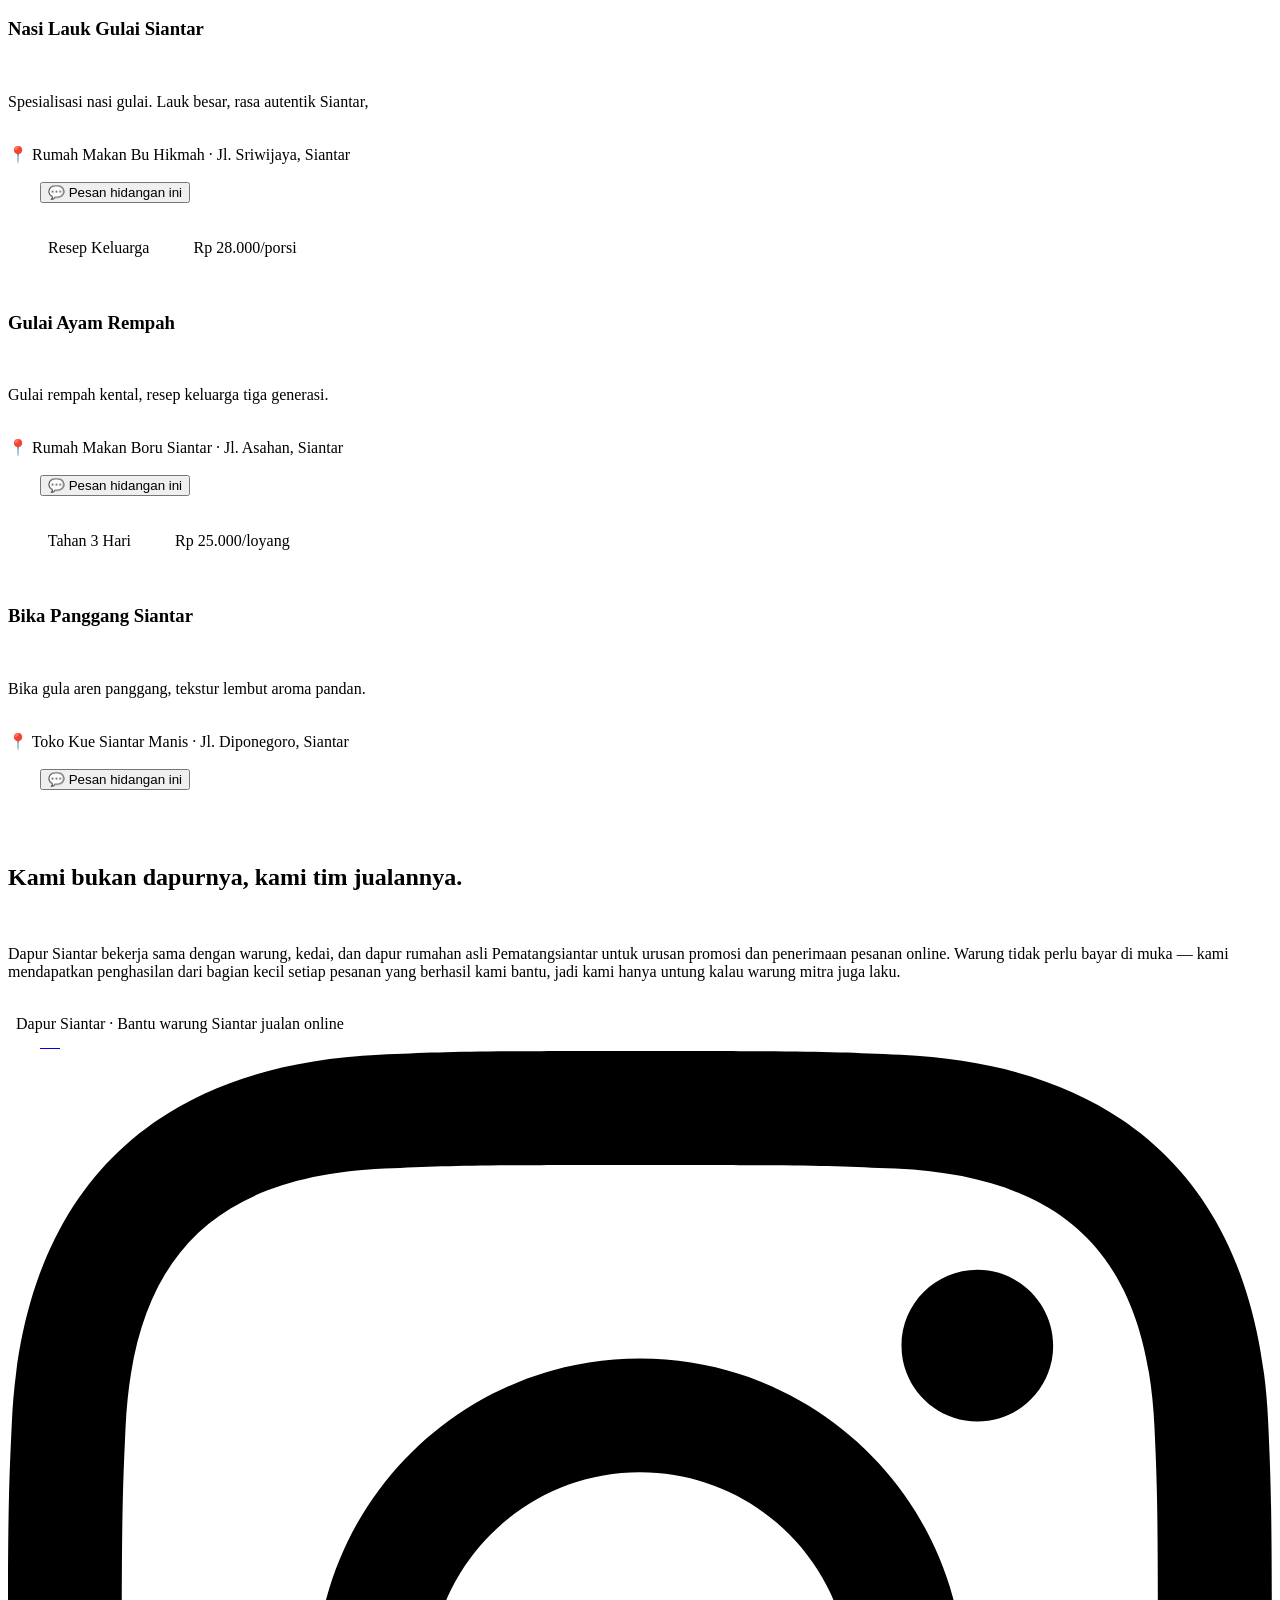
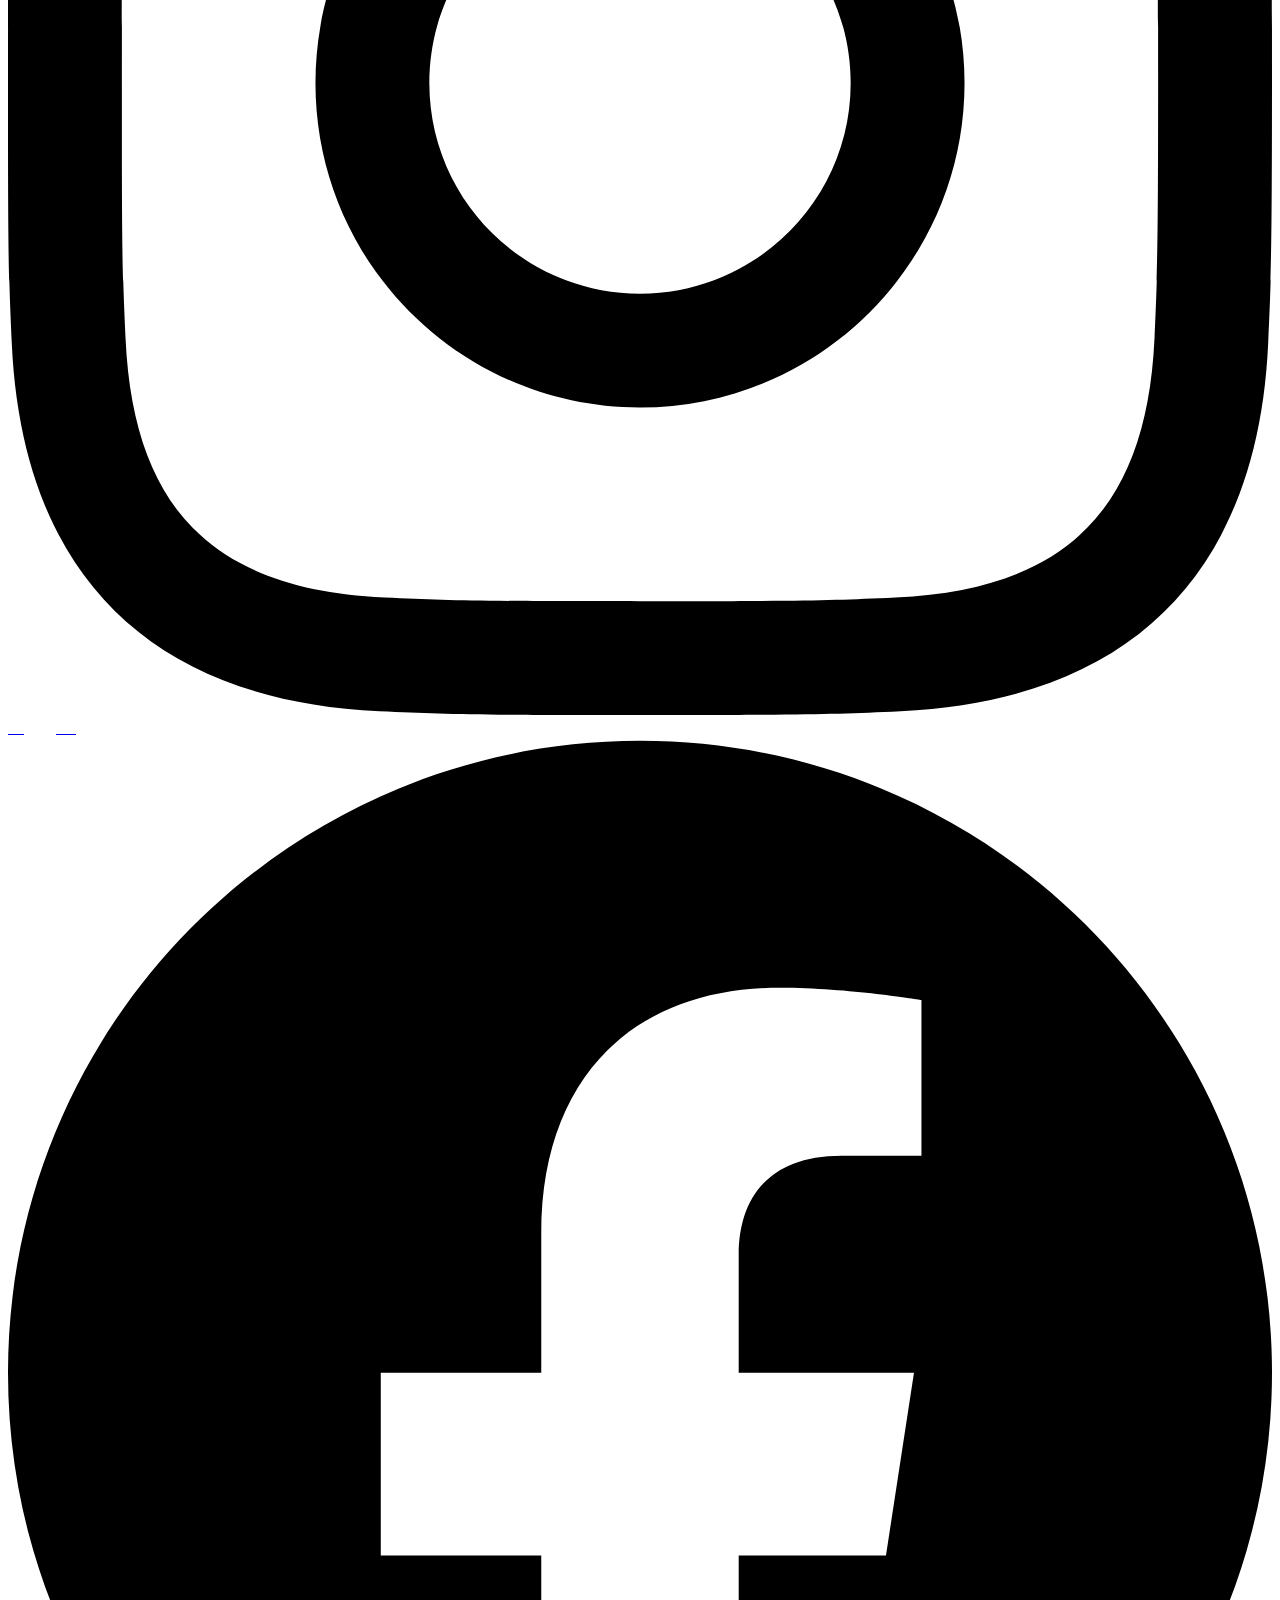
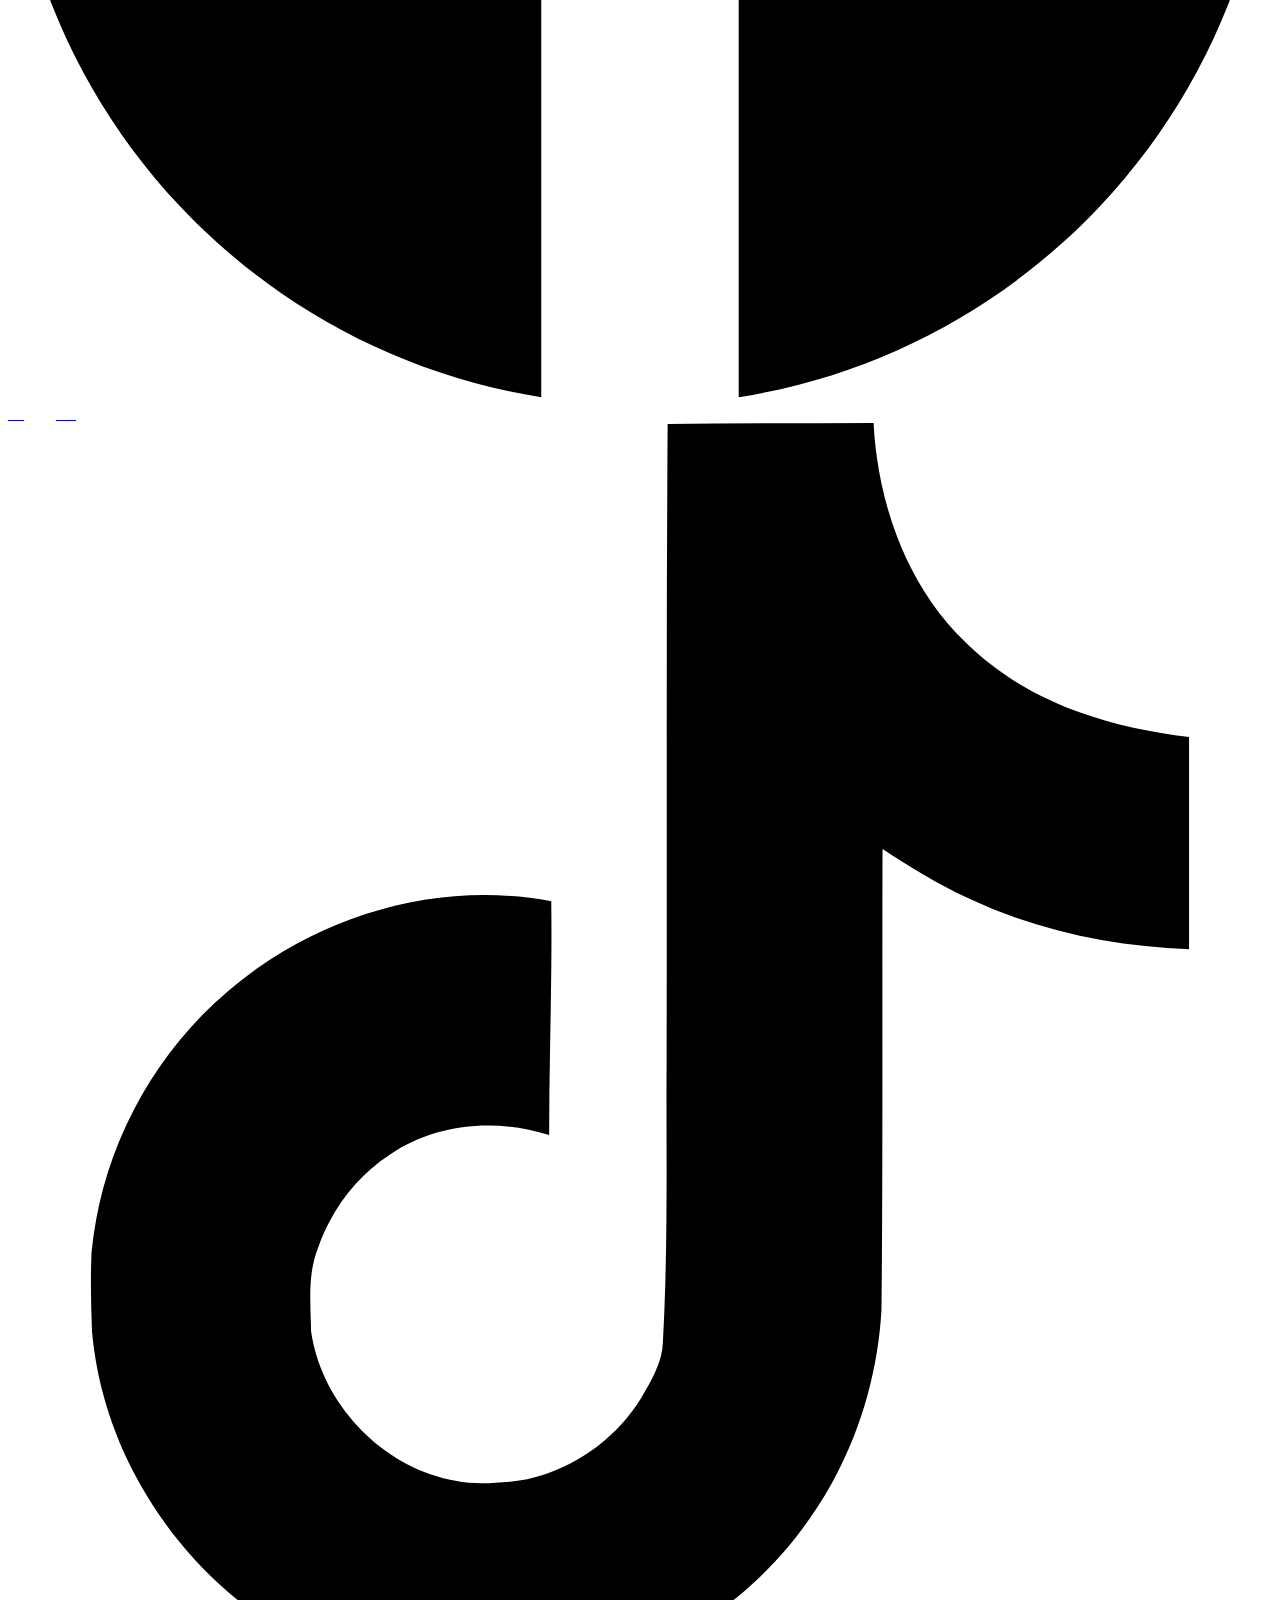
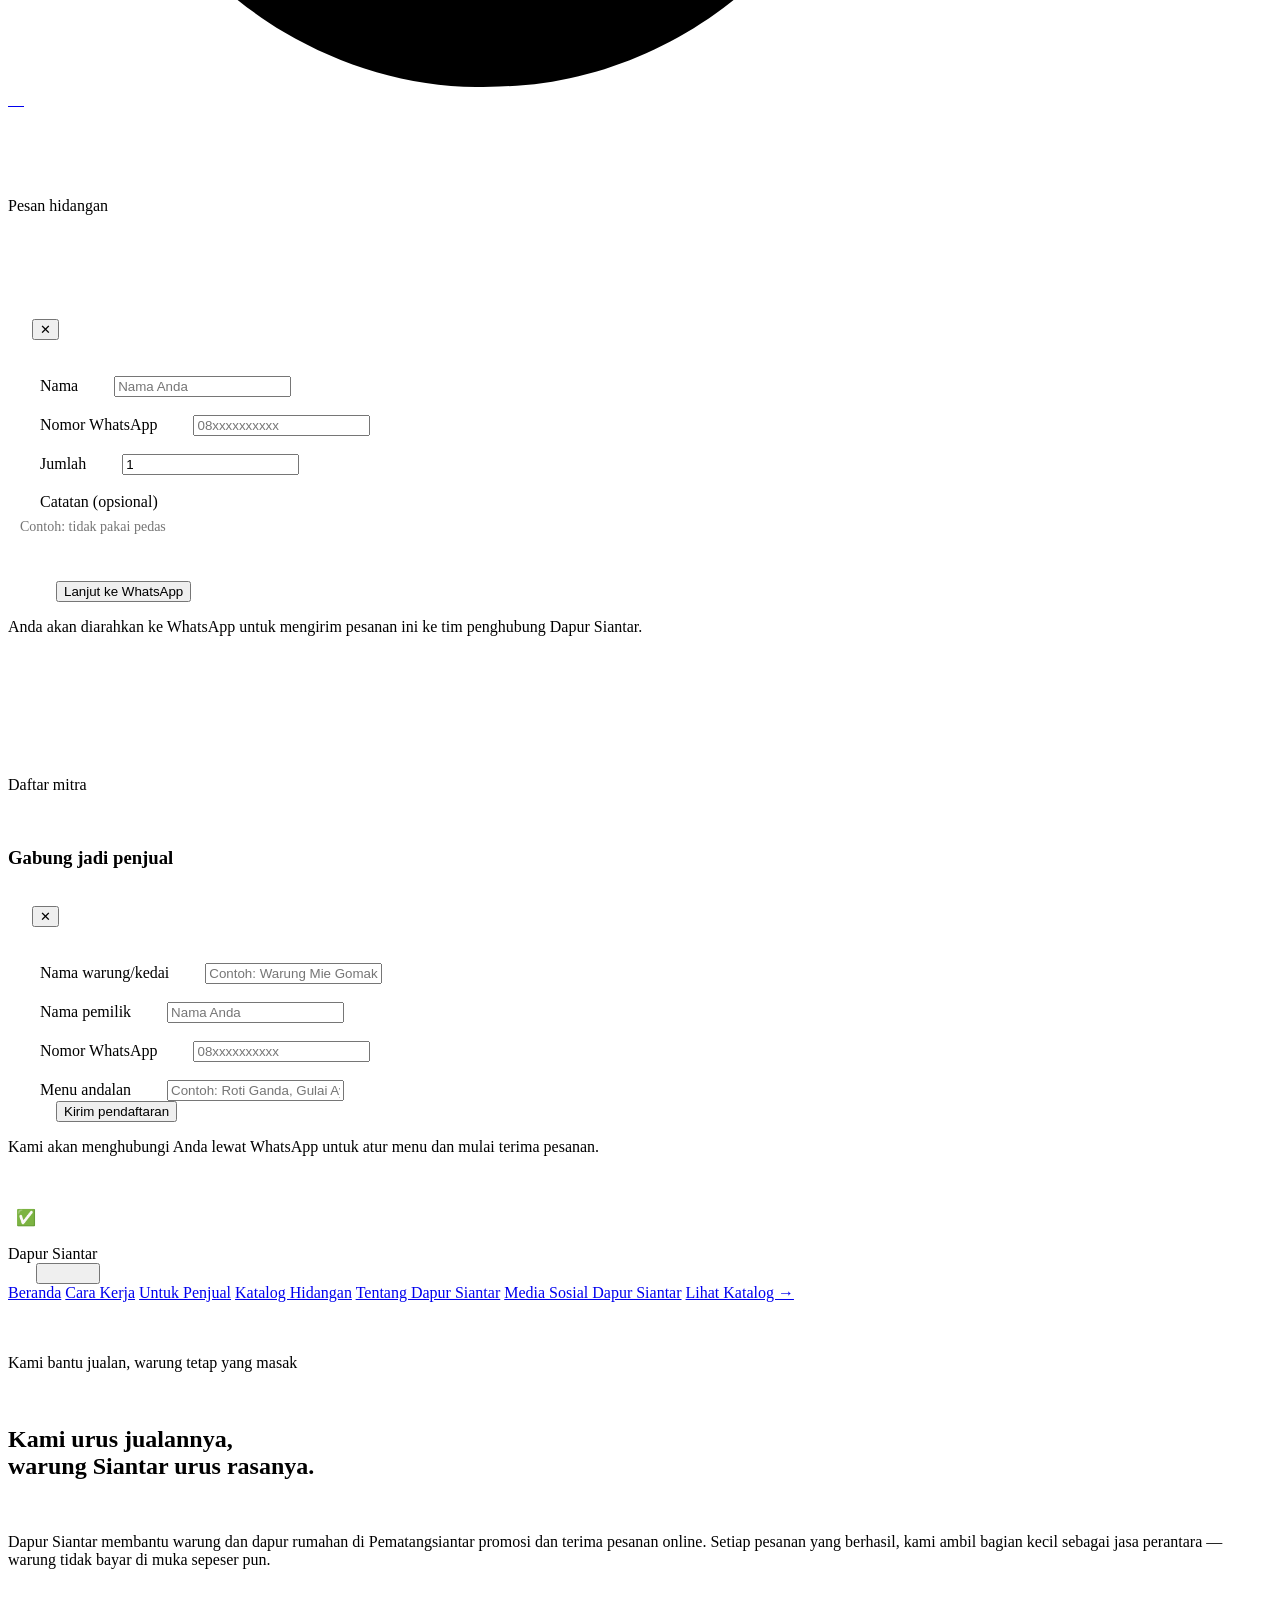
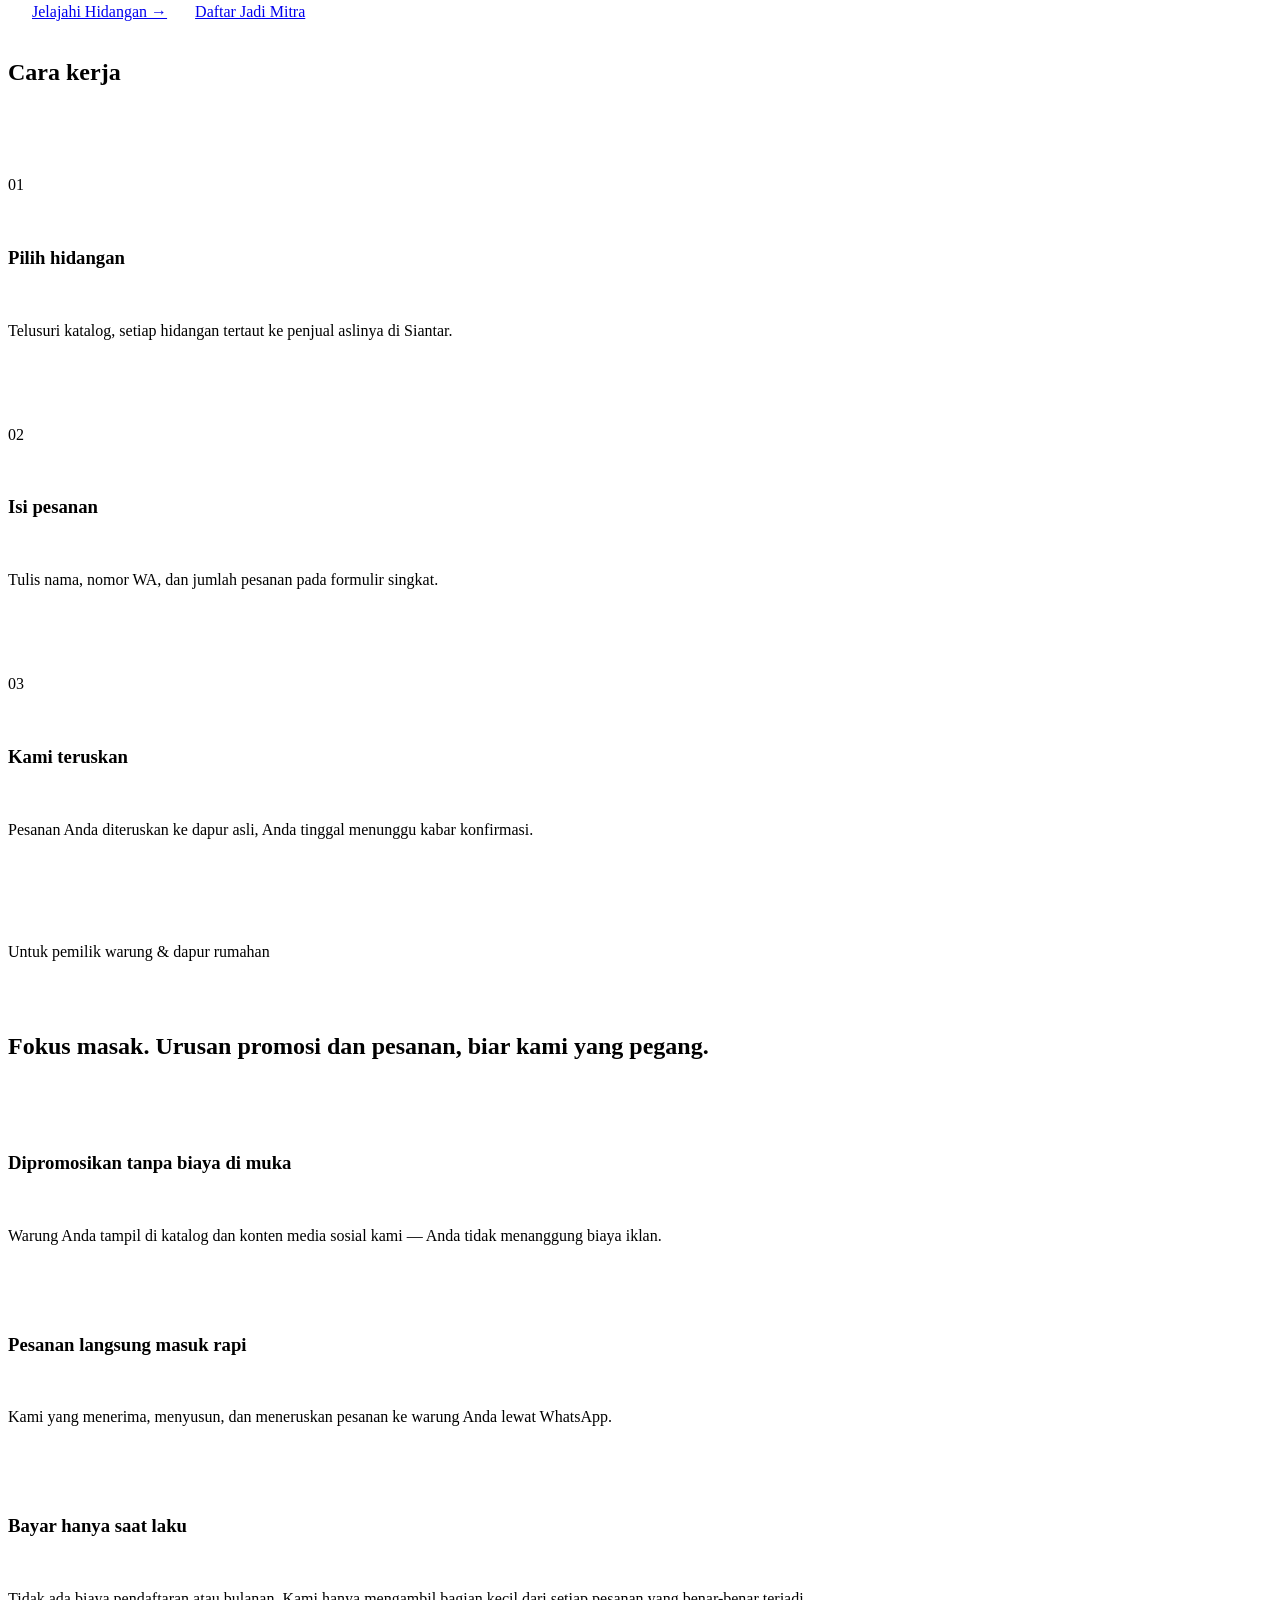
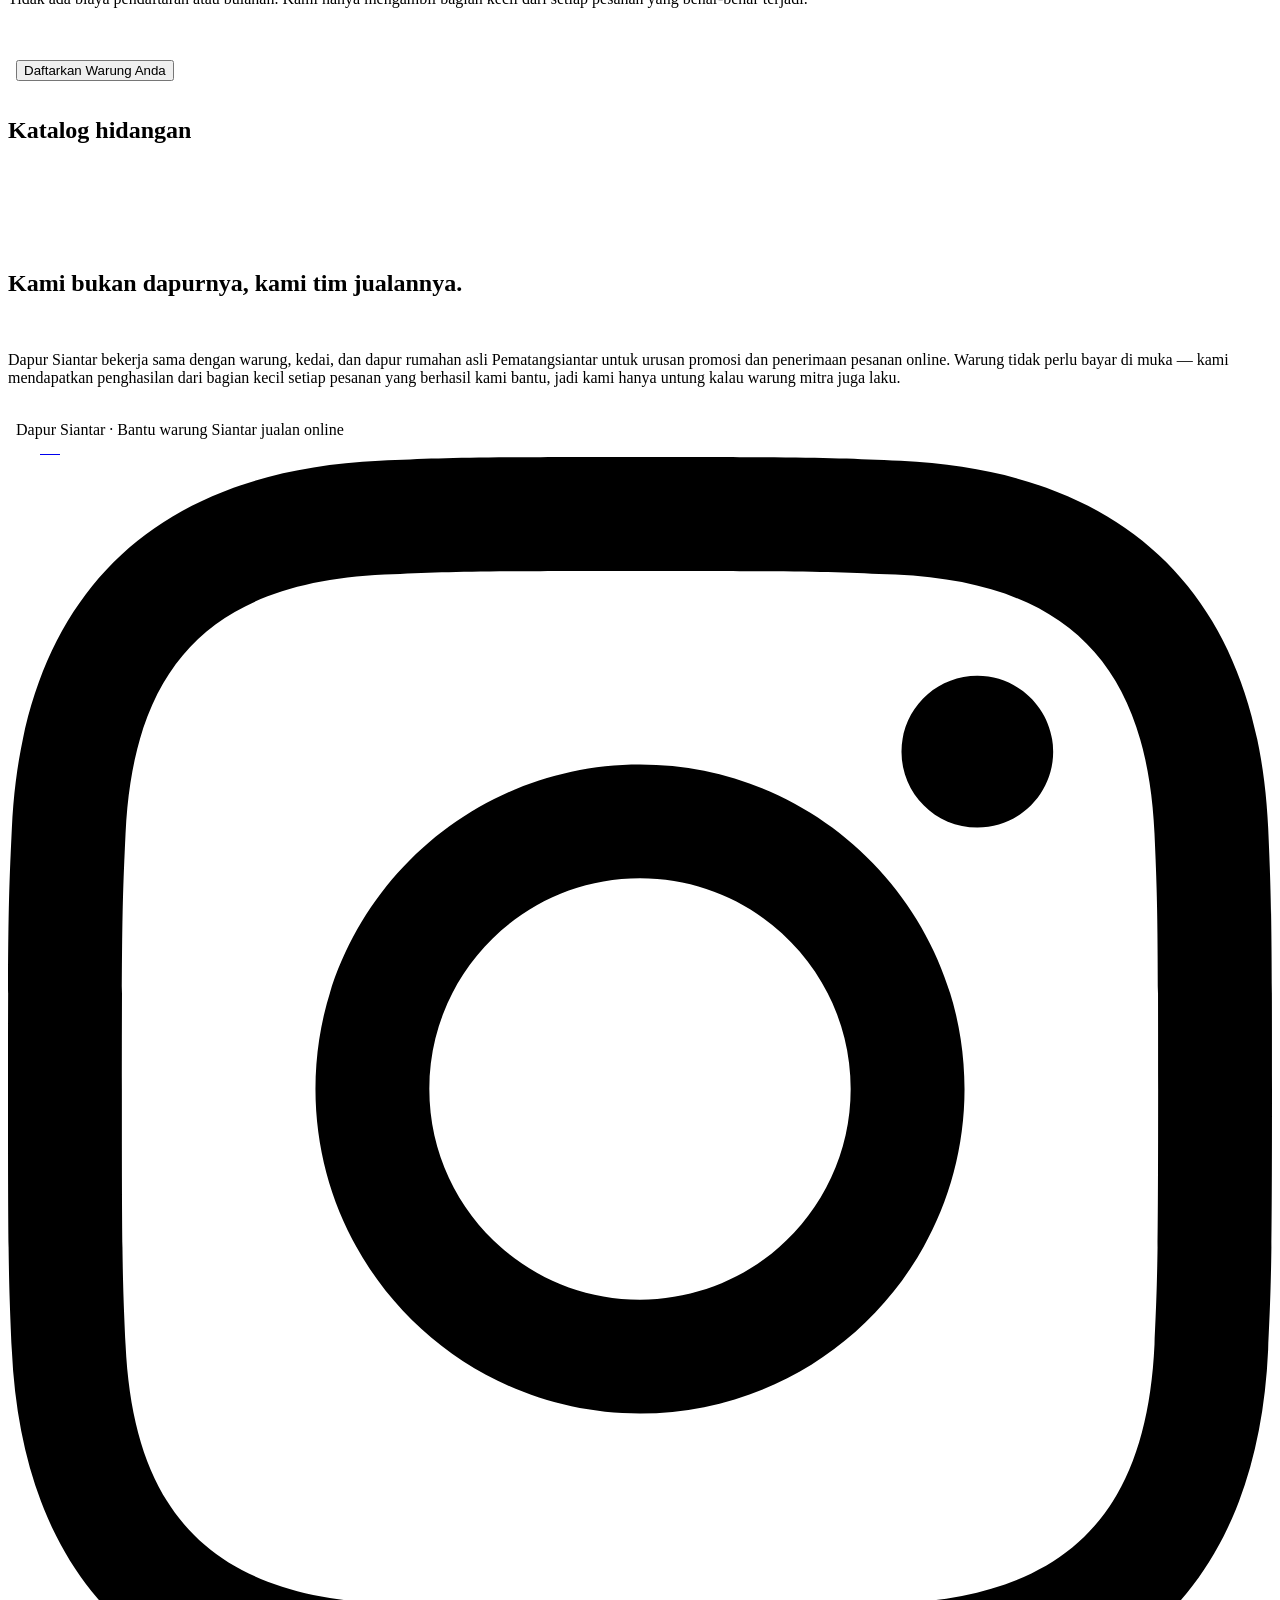
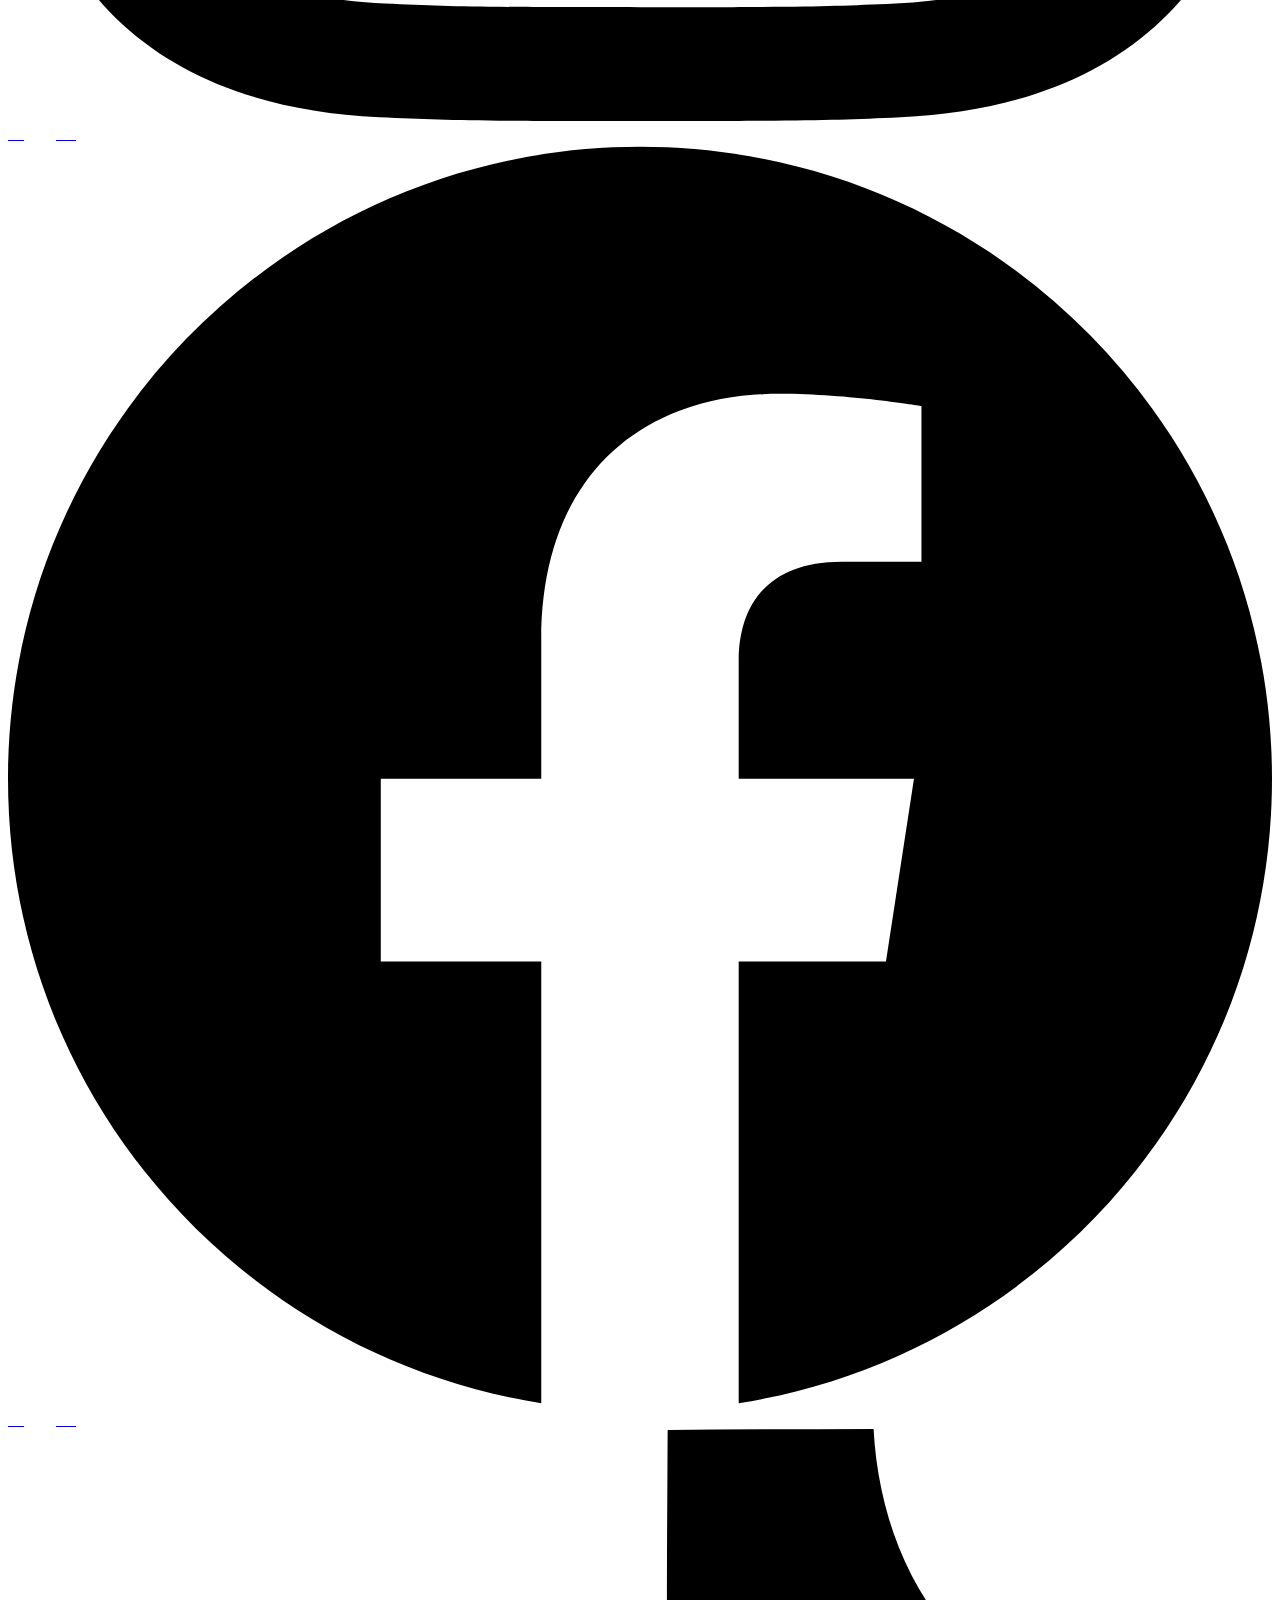
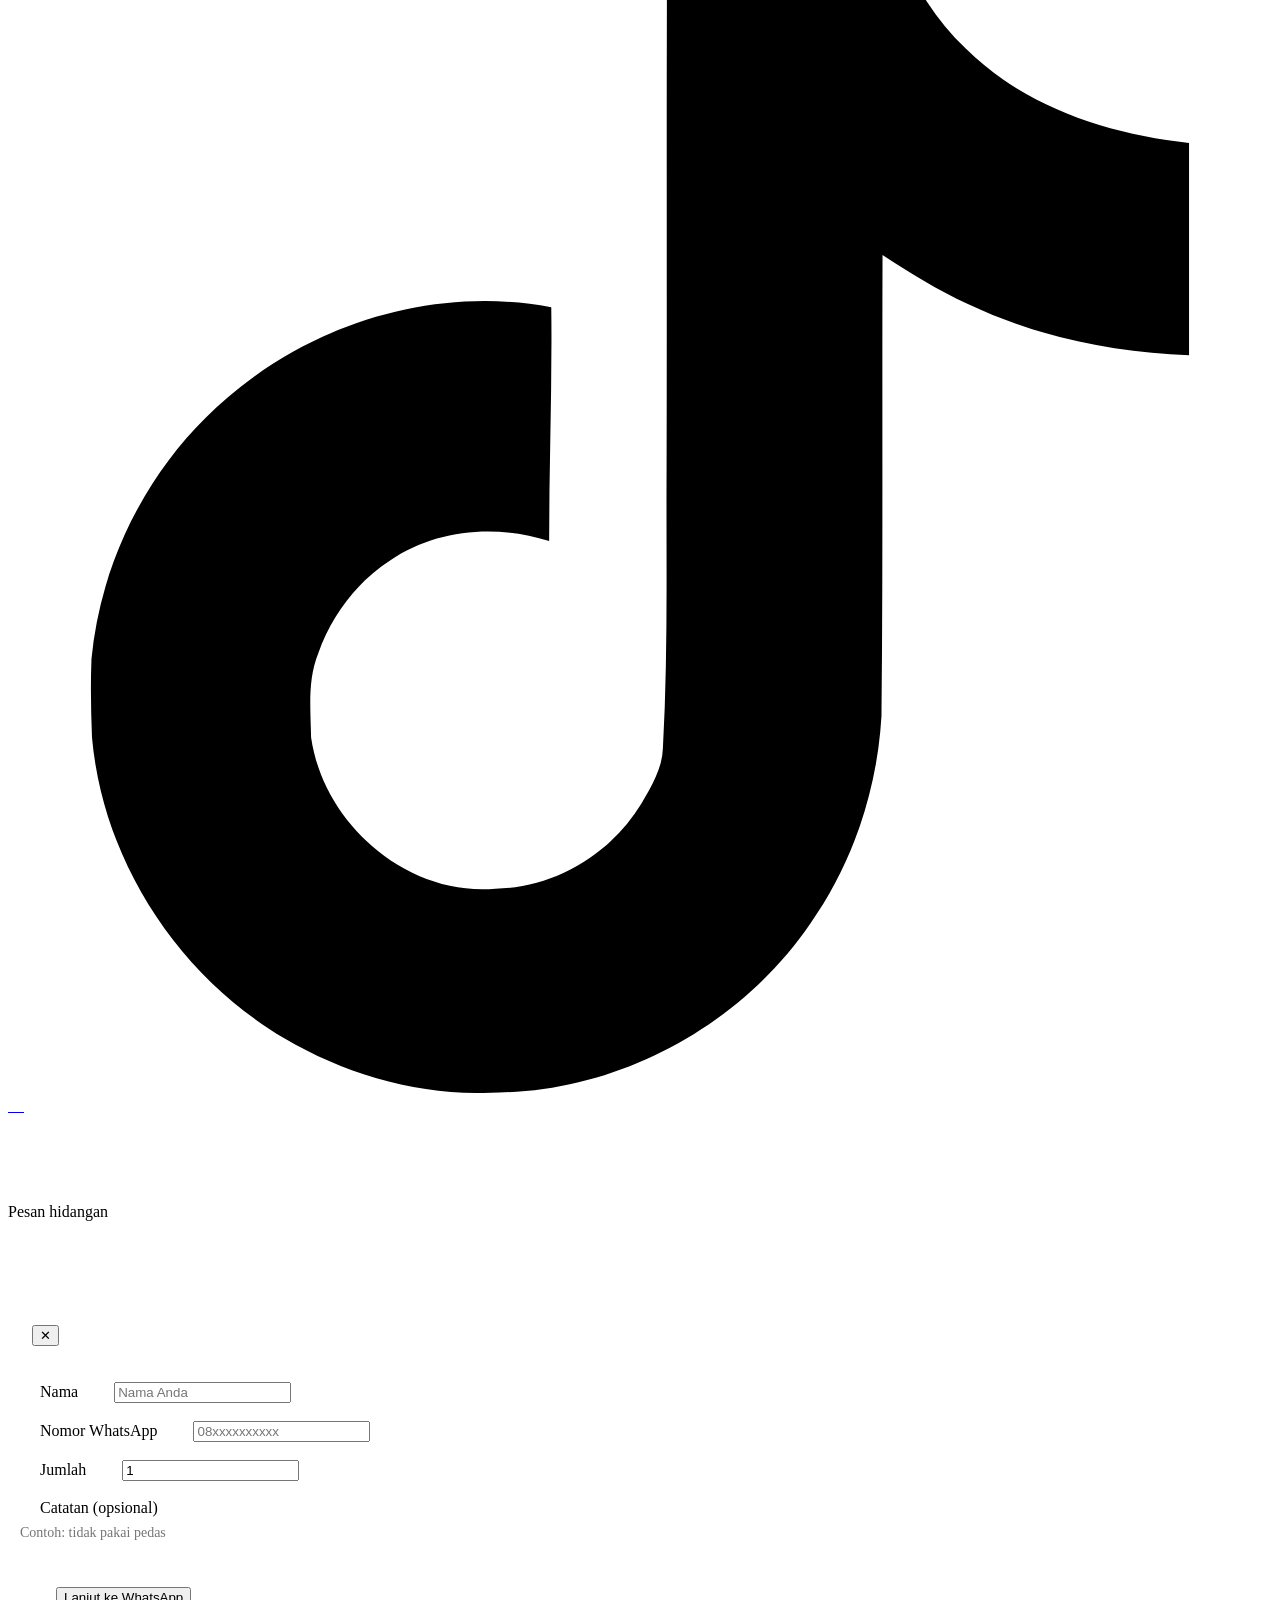
==== commit 69588ac9: "Update index.html" ====
--- a/index.html
+++ b/index.html
@@ -5,592 +5,1200 @@
 <meta name="viewport" content="width=device-width, initial-scale=1.0" />
 <title>Dapur Siantar — Bantu Warung Siantar Jualan Online</title>
 <style>
-  @import url('https://fonts.googleapis.com/css2?family=Fraunces:ital,opsz,wght@0,9..144,400;0,9..144,600;1,9..144,500&family=Work+Sans:wght@400;500;600&family=IBM+Plex+Mono:wght@500&display=swap');
-
-  :root{
-    --bg-dark:#1C1210;
-    --maroon:#7A2E2E;
-    --gold:#C89B3C;
-    --cream:#F1E9DC;
-    --ink:#2B211D;
-    --katalog-bg:#e9dfc9;
-    --muted:#5c4f42;
-    --muted-2:#8a7a64;
-    --border:#d8cdb8;
-  }
-  *{box-sizing:border-box;}
-  html{scroll-behavior:smooth;}
-  body{margin:0;background:var(--cream);color:var(--ink);font-family:'Work Sans',sans-serif;}
-  .serif{font-family:'Fraunces',serif;}
-  .mono{font-family:'IBM Plex Mono',monospace;}
-  a{text-decoration:none;color:inherit;}
-  button{font-family:inherit;cursor:pointer;border:none;}
-  input,textarea{font-family:inherit;font-size:14px;}
-
-  /* Header & Nav Sticky */
-  header{
-    display:flex;
-    align-items:center;
-    justify-content:space-between;
-    padding:16px 24px;
-    background:var(--bg-dark);
-    position:sticky;
-    top:0;
-    z-index:100;
-  }
-  @media(min-width:640px){
-    header{padding:20px 48px;}
-  }
-  .brand{display:flex;align-items:center;gap:8px;color:var(--cream);font-size:20px;}
-
-  /* Hamburger Button */
-  .hamburger-btn {
-    display: flex;
-    flex-direction: column;
-    justify-content: space-between;
-    width: 28px;
-    height: 20px;
-    background: transparent;
-    padding: 0;
-    z-index: 101;
-    cursor: pointer;
-  }
-  .hamburger-btn span {
-    width: 100%;
-    height: 3px;
-    background: var(--cream);
-    border-radius: 2px;
-    transition: all 0.3s ease;
-  }
-
-  /* Side Drawer Navigation */
-  .nav-drawer-overlay {
-    position: fixed;
-    inset: 0;
-    background: rgba(0, 0, 0, 0.6);
-    z-index: 998;
-    opacity: 0;
-    pointer-events: none;
-    transition: opacity 0.3s ease;
-  }
-  .nav-drawer-overlay.active {
-    opacity: 1;
-    pointer-events: auto;
-  }
-
-  .nav-drawer {
-    position: fixed;
-    top: 0;
-    right: -300px;
-    width: 280px;
-    height: 100%;
-    background: var(--bg-dark);
-    z-index: 999;
-    padding: 80px 28px 32px;
-    display: flex;
-    flex-direction: column;
-    gap: 20px;
-    transition: right 0.3s ease;
-    box-shadow: -5px 0 25px rgba(0,0,0,0.5);
-    border-left: 1px solid rgba(200,155,60,0.2);
-  }
-  .nav-drawer.active {
-    right: 0;
-  }
-
-  .nav-link{
-    font-size: 16px;
-    color: #d8cdb8;
-    padding: 8px 0;
-    border-bottom: 1px solid rgba(216,205,184,0.1);
-    transition: color 0.2s;
-  }
-  .nav-link:hover { color: var(--gold); }
-
-  .btn-pill{
-    font-size: 14px;
-    padding: 12px 20px;
-    border-radius: 999px;
-    background: var(--gold);
-    color: var(--bg-dark);
-    text-align: center;
-    margin-top: 10px;
-    font-weight: 600;
-  }
-
-  /* Social Icons Styling untuk Footer */
-  .social-links {
-    display: flex;
-    align-items: center;
-    gap: 12px;
-  }
-  .social-icon {
-    color: var(--cream);
-    display: flex;
-    align-items: center;
-    justify-content: center;
-    transition: color 0.2s, transform 0.2s;
-  }
-  .social-icon:hover {
-    color: var(--gold);
-    transform: translateY(-2px);
-  }
-  .social-icon svg {
-    width: 20px;
-    height: 20px;
-    fill: currentColor;
-  }
-
-  /* weave */
-  .weave{display:flex;width:100%;height:10px;}
-  .weave.flip{transform:scaleY(-1);}
-  .weave span{flex:1;height:100%;}
-
-  section{padding:64px 24px;}
-  @media(min-width:640px){ section{padding:64px 48px;} }
-
-  /* Hero */
-  .hero{background:var(--bg-dark);color:var(--cream);padding-top:64px;padding-bottom:64px;}
-  @media(min-width:640px){ .hero{padding-top:96px;padding-bottom:96px;} }
-  .hero-inner{max-width:720px;}
-  .eyebrow{font-size:12px;letter-spacing:.2em;text-transform:uppercase;color:var(--gold);margin-bottom:16px;}
-  .hero h1{font-size:36px;line-height:1.15;margin:0 0 24px;}
-  @media(min-width:640px){ .hero h1{font-size:56px;} }
-  .hero p.lead{font-size:16px;max-width:560px;color:#d8cdb8;line-height:1.6;}
-  @media(min-width:640px){ .hero p.lead{font-size:18px;} }
-  .hero-ctas{display:flex;flex-wrap:wrap;gap:12px;margin-top:32px;}
-  .btn-maroon{display:inline-flex;align-items:center;gap:8px;padding:12px 24px;border-radius:999px;background:var(--maroon);color:var(--cream);}
-  .btn-outline{display:inline-flex;align-items:center;gap:8px;padding:12px 24px;border-radius:999px;border:1px solid var(--gold);color:var(--cream);background:transparent;}
-
-  /* Cara kerja */
-  h2.section-title{font-size:26px;margin:0 0 40px;}
-  @media(min-width:640px){ h2.section-title{font-size:30px;} }
-  .steps-grid{display:grid;grid-template-columns:1fr;gap:32px;}
-  @media(min-width:640px){ .steps-grid{grid-template-columns:repeat(3,1fr);} }
-  .step-n{font-size:13px;color:var(--gold);margin:0;}
-  .step-title{font-size:18px;margin:8px 0 4px;}
-  .step-body{font-size:14px;color:var(--muted);margin:0;}
-
-  /* Untuk penjual */
-  .seller-section{background:var(--bg-dark);color:var(--cream);}
-  .seller-eyebrow{display:flex;align-items:center;gap:8px;margin-bottom:12px;}
-  .seller-eyebrow p{font-size:12px;letter-spacing:.2em;text-transform:uppercase;color:var(--gold);margin:0;}
-  .seller-heading{font-size:26px;max-width:520px;margin:0 0 40px;}
-  @media(min-width:640px){ .seller-heading{font-size:30px;} }
-  .seller-grid{display:grid;grid-template-columns:1fr;gap:32px;margin-bottom:40px;}
-  @media(min-width:640px){ .seller-grid{grid-template-columns:repeat(3,1fr);} }
-  .seller-card-title{font-size:18px;margin:12px 0 4px;}
-  .seller-card-body{font-size:14px;color:#d8cdb8;margin:0;}
-  .btn-gold{display:inline-flex;align-items:center;gap:8px;padding:12px 24px;border-radius:999px;background:var(--gold);color:var(--bg-dark);}
-
-  /* Katalog */
-  .katalog-section{background:var(--katalog-bg);}
-  .katalog-head{display:flex;align-items:baseline;justify-content:space-between;flex-wrap:wrap;gap:8px;margin-bottom:40px;}
-  .katalog-count{font-size:14px;color:var(--maroon);margin:0;}
-  .card-grid{display:grid;grid-template-columns:1fr;gap:24px;}
-  @media(min-width:640px){ .card-grid{grid-template-columns:repeat(2,1fr);} }
-  @media(min-width:1024px){ .card-grid{grid-template-columns:repeat(3,1fr);} }
-  .card{background:var(--cream);border:1px solid var(--border);border-radius:16px;overflow:hidden;display:flex;flex-direction:column;}
-  .card-top{padding:20px 20px 0;display:flex;align-items:center;justify-content:space-between;gap:12px;}
-  .tag{font-size:12px;padding:4px 10px;border-radius:999px;background:var(--maroon);color:var(--cream);white-space:nowrap;}
-  .price{font-size:14px;text-align:right;white-space:nowrap;}
-  .card-body{padding:12px 20px 0;flex:1;}
-  .card-body h3{font-size:20px;margin:0 0 4px;}
-  .card-body p.desc{font-size:14px;color:var(--muted);margin:0;}
-  .seller-loc{margin-top:12px;display:flex;align-items:center;gap:4px;font-size:12px;color:var(--maroon);}
-  .card-btn{margin:20px;margin-top:16px;display:flex;align-items:center;justify-content:center;gap:8px;padding:10px;border-radius:8px;background:var(--bg-dark);color:var(--cream);font-size:14px;}
-
-  /* Tentang */
-  .about-section{background:var(--bg-dark);color:#d8cdb8;}
-  .about-inner{max-width:640px;}
-  .about-inner h2{font-size:24px;margin:0 0 12px;color:var(--cream);}
-  .about-inner p{font-size:14px;line-height:1.7;margin:0;}
-
-  footer{padding:32px 24px;font-size:12px;display:flex;align-items:center;justify-content:space-between;flex-wrap:wrap;gap:16px;background:var(--bg-dark);color:var(--muted-2);}
-  @media(min-width:640px){ footer{padding:32px 48px;} }
-
-  /* Modal */
-  .overlay{position:fixed;inset:0;z-index:1150;display:none;align-items:center;justify-content:center;padding:24px;background:rgba(28,18,16,.72);}
-  .overlay.open{display:flex;}
-  .modal{width:100%;max-width:420px;border-radius:16px;padding:24px;background:var(--cream);border:1px solid var(--gold);}
-  .modal-head{display:flex;align-items:flex-start;justify-content:space-between;margin-bottom:16px;}
-  .modal-eyebrow{font-size:12px;letter-spacing:.15em;text-transform:uppercase;color:var(--maroon);margin:0;}
-  .modal-title{font-size:20px;margin:2px 0;}
-  .modal-sub{font-size:14px;color:var(--maroon);margin:0;}
-  .close-btn{background:none;color:var(--maroon);font-size:18px;line-height:1;padding:4px;}
-  .field{margin-bottom:12px;}
-  .field label{font-size:12px;text-transform:uppercase;letter-spacing:.03em;display:block;margin-bottom:4px;}
-  .field input,.field textarea{width:100%;padding:8px 12px;border-radius:8px;border:1px solid var(--border);background:#fff;color:var(--ink);outline:none;}
-  .error-text{font-size:14px;color:var(--maroon);margin:8px 0;}
-  .submit-btn{width:100%;display:flex;align-items:center;justify-content:center;gap:8px;padding:12px;border-radius:8px;background:var(--maroon);color:var(--cream);font-weight:500;margin-top:8px;}
-  .submit-btn:disabled{opacity:.6;}
-  .modal-note{font-size:12px;text-align:center;color:var(--muted-2);margin-top:8px;}
-
-  /* Toast */
-  .toast{position:fixed;bottom:24px;left:50%;transform:translateX(-50%);padding:12px 20px;border-radius:999px;display:none;align-items:center;gap:8px;background:var(--bg-dark);color:var(--cream);z-index:1200;font-size:14px;}
-  .toast.open{display:flex;}
+  @import url('https://fonts.googleapis.com/css2?family=Fraunces:ital,opsz,wght@0,9..144,400;0,9..144,600;1,9..144,500&family=Work+Sans:wght@400;500;600&family=IBM+Plex+Mono:wght@500&display=swap');
+
+  :root{
+    --bg-dark:#1C1210;
+    --maroon:#7A2E2E;
+    --gold:#C89B3C;
+    --cream:#F1E9DC;
+    --ink:#2B211D;
+    --katalog-bg:#e9dfc9;
+    --muted:#5c4f42;
+    --muted-2:#8a7a64;
+    --border:#d8cdb8;
+  }
+  *{box-sizing:border-box;}
+  html{scroll-behavior:smooth;}
+  body{margin:0;background:var(--cream);color:var(--ink);font-family:'Work Sans',sans-serif;}
+  .serif{font-family:'Fraunces',serif;}
+  .mono{font-family:'IBM Plex Mono',monospace;}
+  a{text-decoration:none;color:inherit;}
+  button{font-family:inherit;cursor:pointer;border:none;}
+  input,textarea{font-family:inherit;font-size:14px;}
+
+  /* Header & Nav Sticky */
+  header{
+    display:flex;
+    align-items:center;
+    justify-content:space-between;
+    padding:16px 24px;
+    background:var(--bg-dark);
+    position:sticky;
+    top:0;
+    z-index:100;
+  }
+  @media(min-width:640px){
+    header{padding:20px 48px;}
+  }
+  .brand{display:flex;align-items:center;gap:8px;color:var(--cream);font-size:20px;}
+
+  /* Hamburger Button */
+  .hamburger-btn {
+    display: flex;
+    flex-direction: column;
+    justify-content: space-between;
+    width: 28px;
+    height: 20px;
+    background: transparent;
+    padding: 0;
+    z-index: 101;
+    cursor: pointer;
+  }
+  .hamburger-btn span {
+    width: 100%;
+    height: 3px;
+    background: var(--cream);
+    border-radius: 2px;
+    transition: all 0.3s ease;
+  }
+
+  /* Side Drawer Navigation */
+  .nav-drawer-overlay {
+    position: fixed;
+    inset: 0;
+    background: rgba(0, 0, 0, 0.6);
+    z-index: 998;
+    opacity: 0;
+    pointer-events: none;
+    transition: opacity 0.3s ease;
+  }
+  .nav-drawer-overlay.active {
+    opacity: 1;
+    pointer-events: auto;
+  }
+
+  .nav-drawer {
+    position: fixed;
+    top: 0;
+    right: -300px;
+    width: 280px;
+    height: 100%;
+    background: var(--bg-dark);
+    z-index: 999;
+    padding: 80px 28px 32px;
+    display: flex;
+    flex-direction: column;
+    gap: 20px;
+    transition: right 0.3s ease;
+    box-shadow: -5px 0 25px rgba(0,0,0,0.5);
+    border-left: 1px solid rgba(200,155,60,0.2);
+  }
+  .nav-drawer.active {
+    right: 0;
+  }
+
+  .nav-link{
+    font-size: 16px;
+    color: #d8cdb8;
+    padding: 8px 0;
+    border-bottom: 1px solid rgba(216,205,184,0.1);
+    transition: color 0.2s;
+  }
+  .nav-link:hover { color: var(--gold); }
+
+  .btn-pill{
+    font-size: 14px;
+    padding: 12px 20px;
+    border-radius: 999px;
+    background: var(--gold);
+    color: var(--bg-dark);
+    text-align: center;
+    margin-top: 10px;
+    font-weight: 600;
+  }
+
+  /* Social Icons Styling untuk Footer */
+  .social-links {
+    display: flex;
+    align-items: center;
+    gap: 12px;
+  }
+  .social-icon {
+    color: var(--cream);
+    display: flex;
+    align-items: center;
+    justify-content: center;
+    transition: color 0.2s, transform 0.2s;
+  }
+  .social-icon:hover {
+    color: var(--gold);
+    transform: translateY(-2px);
+  }
+  .social-icon svg {
+    width: 20px;
+    height: 20px;
+    fill: currentColor;
+  }
+
+  /* weave */
+  .weave{display:flex;width:100%;height:10px;}
+  .weave.flip{transform:scaleY(-1);}
+  .weave span{flex:1;height:100%;}
+
+  section{padding:64px 24px;}
+  @media(min-width:640px){ section{padding:64px 48px;} }
+
+  /* Hero */
+  .hero{background:var(--bg-dark);color:var(--cream);padding-top:64px;padding-bottom:64px;}
+  @media(min-width:640px){ .hero{padding-top:96px;padding-bottom:96px;} }
+  .hero-inner{max-width:720px;}
+  .eyebrow{font-size:12px;letter-spacing:.2em;text-transform:uppercase;color:var(--gold);margin-bottom:16px;}
+  .hero h1{font-size:36px;line-height:1.15;margin:0 0 24px;}
+  @media(min-width:640px){ .hero h1{font-size:56px;} }
+  .hero p.lead{font-size:16px;max-width:560px;color:#d8cdb8;line-height:1.6;}
+  @media(min-width:640px){ .hero p.lead{font-size:18px;} }
+  .hero-ctas{display:flex;flex-wrap:wrap;gap:12px;margin-top:32px;}
+  .btn-maroon{display:inline-flex;align-items:center;gap:8px;padding:12px 24px;border-radius:999px;background:var(--maroon);color:var(--cream);}
+  .btn-outline{display:inline-flex;align-items:center;gap:8px;padding:12px 24px;border-radius:999px;border:1px solid var(--gold);color:var(--cream);background:transparent;}
+
+  /* Cara kerja */
+  h2.section-title{font-size:26px;margin:0 0 40px;}
+  @media(min-width:640px){ h2.section-title{font-size:30px;} }
+  .steps-grid{display:grid;grid-template-columns:1fr;gap:32px;}
+  @media(min-width:640px){ .steps-grid{grid-template-columns:repeat(3,1fr);} }
+  .step-n{font-size:13px;color:var(--gold);margin:0;}
+  .step-title{font-size:18px;margin:8px 0 4px;}
+  .step-body{font-size:14px;color:var(--muted);margin:0;}
+
+  /* Untuk penjual */
+  .seller-section{background:var(--bg-dark);color:var(--cream);}
+  .seller-eyebrow{display:flex;align-items:center;gap:8px;margin-bottom:12px;}
+  .seller-eyebrow p{font-size:12px;letter-spacing:.2em;text-transform:uppercase;color:var(--gold);margin:0;}
+  .seller-heading{font-size:26px;max-width:520px;margin:0 0 40px;}
+  @media(min-width:640px){ .seller-heading{font-size:30px;} }
+  .seller-grid{display:grid;grid-template-columns:1fr;gap:32px;margin-bottom:40px;}
+  @media(min-width:640px){ .seller-grid{grid-template-columns:repeat(3,1fr);} }
+  .seller-card-title{font-size:18px;margin:12px 0 4px;}
+  .seller-card-body{font-size:14px;color:#d8cdb8;margin:0;}
+  .btn-gold{display:inline-flex;align-items:center;gap:8px;padding:12px 24px;border-radius:999px;background:var(--gold);color:var(--bg-dark);}
+
+  /* Katalog */
+  .katalog-section{background:var(--katalog-bg);}
+  .katalog-head{display:flex;align-items:baseline;justify-content:space-between;flex-wrap:wrap;gap:8px;margin-bottom:40px;}
+  .katalog-count{font-size:14px;color:var(--maroon);margin:0;}
+  .card-grid{display:grid;grid-template-columns:1fr;gap:24px;}
+  @media(min-width:640px){ .card-grid{grid-template-columns:repeat(2,1fr);} }
+  @media(min-width:1024px){ .card-grid{grid-template-columns:repeat(3,1fr);} }
+  .card{background:var(--cream);border:1px solid var(--border);border-radius:16px;overflow:hidden;display:flex;flex-direction:column;}
+  .card-top{padding:20px 20px 0;display:flex;align-items:center;justify-content:space-between;gap:12px;}
+  .tag{font-size:12px;padding:4px 10px;border-radius:999px;background:var(--maroon);color:var(--cream);white-space:nowrap;}
+  .price{font-size:14px;text-align:right;white-space:nowrap;}
+  .card-body{padding:12px 20px 0;flex:1;}
+  .card-body h3{font-size:20px;margin:0 0 4px;}
+  .card-body p.desc{font-size:14px;color:var(--muted);margin:0;}
+  .seller-loc{margin-top:12px;display:flex;align-items:center;gap:4px;font-size:12px;color:var(--maroon);}
+  .card-btn{margin:20px;margin-top:16px;display:flex;align-items:center;justify-content:center;gap:8px;padding:10px;border-radius:8px;background:var(--bg-dark);color:var(--cream);font-size:14px;}
+
+  /* Tentang */
+  .about-section{background:var(--bg-dark);color:#d8cdb8;}
+  .about-inner{max-width:640px;}
+  .about-inner h2{font-size:24px;margin:0 0 12px;color:var(--cream);}
+  .about-inner p{font-size:14px;line-height:1.7;margin:0;}
+
+  footer{padding:32px 24px;font-size:12px;display:flex;align-items:center;justify-content:space-between;flex-wrap:wrap;gap:16px;background:var(--bg-dark);color:var(--muted-2);}
+  @media(min-width:640px){ footer{padding:32px 48px;} }
+
+  /* Modal */
+  .overlay{position:fixed;inset:0;z-index:1150;display:none;align-items:center;justify-content:center;padding:24px;background:rgba(28,18,16,.72);}
+  .overlay.open{display:flex;}
+  .modal{width:100%;max-width:420px;border-radius:16px;padding:24px;background:var(--cream);border:1px solid var(--gold);}
+  .modal-head{display:flex;align-items:flex-start;justify-content:space-between;margin-bottom:16px;}
+  .modal-eyebrow{font-size:12px;letter-spacing:.15em;text-transform:uppercase;color:var(--maroon);margin:0;}
+  .modal-title{font-size:20px;margin:2px 0;}
+  .modal-sub{font-size:14px;color:var(--maroon);margin:0;}
+  .close-btn{background:none;color:var(--maroon);font-size:18px;line-height:1;padding:4px;}
+  .field{margin-bottom:12px;}
+  .field label{font-size:12px;text-transform:uppercase;letter-spacing:.03em;display:block;margin-bottom:4px;}
+  .field input,.field textarea{width:100%;padding:8px 12px;border-radius:8px;border:1px solid var(--border);background:#fff;color:var(--ink);outline:none;}
+  .error-text{font-size:14px;color:var(--maroon);margin:8px 0;}
+  .submit-btn{width:100%;display:flex;align-items:center;justify-content:center;gap:8px;padding:12px;border-radius:8px;background:var(--maroon);color:var(--cream);font-weight:500;margin-top:8px;}
+  .submit-btn:disabled{opacity:.6;}
+  .modal-note{font-size:12px;text-align:center;color:var(--muted-2);margin-top:8px;}
+
+  /* Toast */
+  .toast{position:fixed;bottom:24px;left:50%;transform:translateX(-50%);padding:12px 20px;border-radius:999px;display:none;align-items:center;gap:8px;background:var(--bg-dark);color:var(--cream);z-index:1200;font-size:14px;}
+  .toast.open{display:flex;}
 </style>
 </head>
 <body>
 
 <script>
-  window.CONNECTOR_PHONE = "6283893870823"; 
+  window.CONNECTOR_PHONE = "6283893870823"; 
 </script>
 
 <header>
-  <div class="brand"><span class="serif">Dapur Siantar</span></div>
-  
-  <!-- Tombol Hamburger -->
-  <button class="hamburger-btn" onclick="toggleMenu()" aria-label="Toggle Menu">
-    <span></span>
-    <span></span>
-    <span></span>
-  </button>
+  <div class="brand"><span class="serif">Dapur Siantar</span></div>
+  
+  <!-- Tombol Hamburger -->
+  <button class="hamburger-btn" onclick="toggleMenu()" aria-label="Toggle Menu">
+    <span></span>
+    <span></span>
+    <span></span>
+  </button>
 </header>
 
 <!-- Overlay & Side Drawer Menu -->
 <div class="nav-drawer-overlay" id="nav-overlay" onclick="toggleMenu()"></div>
 <div class="nav-drawer" id="nav-drawer">
+  <a href="#" class="nav-link" onclick="toggleMenu()">Beranda</a>
+  <a href="#cara-kerja" class="nav-link" onclick="toggleMenu()">Cara Kerja</a>
   <a href="#penjual" class="nav-link" onclick="toggleMenu()">Untuk Penjual</a>
+  <a href="#katalog" class="nav-link" onclick="toggleMenu()">Katalog Hidangan</a>
+  <a href="#tentang" class="nav-link" onclick="toggleMenu()">Tentang Dapur Siantar</a>
   <a href="#medsos-footer" class="nav-link" onclick="toggleMenu()">Media Sosial Dapur Siantar</a>
-  <a href="#katalog" class="btn-pill mono" onclick="toggleMenu()">Lihat Katalog</a>
+  <a href="#katalog" class="btn-pill mono" onclick="toggleMenu()">Lihat Katalog →</a>
 </div>
 
 <div class="weave" id="weave1"></div>
 
 <section class="hero">
-  <div class="hero-inner">
-    <p class="eyebrow mono">Kami bantu jualan, warung tetap yang masak</p>
-    <h1 class="serif">Kami urus jualannya,<br />warung Siantar urus rasanya.</h1>
-    <p class="lead">Dapur Siantar membantu warung dan dapur rumahan di Pematangsiantar promosi dan terima pesanan online. Setiap pesanan yang berhasil, kami ambil bagian kecil sebagai jasa perantara — warung tidak bayar di muka sepeser pun.</p>
-    <div class="hero-ctas">
-      <a href="#katalog" class="btn-maroon">Jelajahi Hidangan →</a>
-      <a href="#penjual" class="btn-outline"> Daftar Jadi Mitra</a>
-    </div>
-  </div>
+  <div class="hero-inner">
+    <p class="eyebrow mono">Kami bantu jualan, warung tetap yang masak</p>
+    <h1 class="serif">Kami urus jualannya,<br />warung Siantar urus rasanya.</h1>
+    <p class="lead">Dapur Siantar membantu warung dan dapur rumahan di Pematangsiantar promosi dan terima pesanan online. Setiap pesanan yang berhasil, kami ambil bagian kecil sebagai jasa perantara — warung tidak bayar di muka sepeser pun.</p>
+    <div class="hero-ctas">
+      <a href="#katalog" class="btn-maroon">Jelajahi Hidangan →</a>
+      <a href="#penjual" class="btn-outline"> Daftar Jadi Mitra</a>
+    </div>
+  </div>
 </section>
 
 <div class="weave flip" id="weave2"></div>
 
-<section>
+<section id="cara-kerja">
   <h2 class="section-title serif">Cara kerja</h2>
-  <div class="steps-grid">
-    <div>
-      <p class="step-n mono">01</p>
-      <h3 class="step-title serif">Pilih hidangan</h3>
-      <p class="step-body">Telusuri katalog, setiap hidangan tertaut ke penjual aslinya di Siantar.</p>
-    </div>
-    <div>
-      <p class="step-n mono">02</p>
-      <h3 class="step-title serif">Isi pesanan</h3>
-      <p class="step-body">Tulis nama, nomor WA, dan jumlah pesanan pada formulir singkat.</p>
-    </div>
-    <div>
-      <p class="step-n mono">03</p>
-      <h3 class="step-title serif">Kami teruskan</h3>
-      <p class="step-body">Pesanan Anda diteruskan ke dapur asli, Anda tinggal menunggu kabar konfirmasi.</p>
-    </div>
-  </div>
+  <div class="steps-grid">
+    <div>
+      <p class="step-n mono">01</p>
+      <h3 class="step-title serif">Pilih hidangan</h3>
+      <p class="step-body">Telusuri katalog, setiap hidangan tertaut ke penjual aslinya di Siantar.</p>
+    </div>
+    <div>
+      <p class="step-n mono">02</p>
+      <h3 class="step-title serif">Isi pesanan</h3>
+      <p class="step-body">Tulis nama, nomor WA, dan jumlah pesanan pada formulir singkat.</p>
+    </div>
+    <div>
+      <p class="step-n mono">03</p>
+      <h3 class="step-title serif">Kami teruskan</h3>
+      <p class="step-body">Pesanan Anda diteruskan ke dapur asli, Anda tinggal menunggu kabar konfirmasi.</p>
+    </div>
+  </div>
 </section>
 
 <section id="penjual" class="seller-section">
-  <div class="seller-eyebrow">
-    <p class="mono">Untuk pemilik warung &amp; dapur rumahan</p>
-  </div>
-  <h2 class="seller-heading serif">Fokus masak. Urusan promosi dan pesanan, biar kami yang pegang.</h2>
-  <div class="seller-grid">
-    <div>
-      <h3 class="seller-card-title serif">Dipromosikan tanpa biaya di muka</h3>
-      <p class="seller-card-body">Warung Anda tampil di katalog dan konten media sosial kami — Anda tidak menanggung biaya iklan.</p>
-    </div>
-    <div>
-      <h3 class="seller-card-title serif">Pesanan langsung masuk rapi</h3>
-      <p class="seller-card-body">Kami yang menerima, menyusun, dan meneruskan pesanan ke warung Anda lewat WhatsApp.</p>
-    </div>
-    <div>
-      <h3 class="seller-card-title serif">Bayar hanya saat laku</h3>
-      <p class="seller-card-body">Tidak ada biaya pendaftaran atau bulanan. Kami hanya mengambil bagian kecil dari setiap pesanan yang benar-benar terjadi.</p>
-    </div>
-  </div>
-  <button class="btn-gold" onclick="openSellerModal()"> Daftarkan Warung Anda</button>
+  <div class="seller-eyebrow">
+    <p class="mono">Untuk pemilik warung &amp; dapur rumahan</p>
+  </div>
+  <h2 class="seller-heading serif">Fokus masak. Urusan promosi dan pesanan, biar kami yang pegang.</h2>
+  <div class="seller-grid">
+    <div>
+      <h3 class="seller-card-title serif">Dipromosikan tanpa biaya di muka</h3>
+      <p class="seller-card-body">Warung Anda tampil di katalog dan konten media sosial kami — Anda tidak menanggung biaya iklan.</p>
+    </div>
+    <div>
+      <h3 class="seller-card-title serif">Pesanan langsung masuk rapi</h3>
+      <p class="seller-card-body">Kami yang menerima, menyusun, dan meneruskan pesanan ke warung Anda lewat WhatsApp.</p>
+    </div>
+    <div>
+      <h3 class="seller-card-title serif">Bayar hanya saat laku</h3>
+      <p class="seller-card-body">Tidak ada biaya pendaftaran atau bulanan. Kami hanya mengambil bagian kecil dari setiap pesanan yang benar-benar terjadi.</p>
+    </div>
+  </div>
+  <button class="btn-gold" onclick="openSellerModal()"> Daftarkan Warung Anda</button>
 </section>
 
 <div class="weave flip" id="weave3"></div>
 
 <section id="katalog" class="katalog-section">
-  <div class="katalog-head">
-    <h2 class="section-title serif" style="margin:0;">Katalog hidangan</h2>
-    <p class="katalog-count mono" id="katalog-count"></p>
-  </div>
-  <div class="card-grid" id="card-grid"></div>
+  <div class="katalog-head">
+    <h2 class="section-title serif" style="margin:0;">Katalog hidangan</h2>
+    <p class="katalog-count mono" id="katalog-count"></p>
+  </div>
+  <div class="card-grid" id="card-grid"></div>
 </section>
 
 <div class="weave" id="weave4"></div>
 
-<section class="about-section">
-  <div class="about-inner">
-    <h2 class="serif">Kami bukan dapurnya, kami tim jualannya.</h2>
-    <p>Dapur Siantar bekerja sama dengan warung, kedai, dan dapur rumahan asli Pematangsiantar untuk urusan promosi dan penerimaan pesanan online. Warung tidak perlu bayar di muka — kami mendapatkan penghasilan dari bagian kecil setiap pesanan yang berhasil kami bantu, jadi kami hanya untung kalau warung mitra juga laku.</p>
-  </div>
+<section id="tentang" class="about-section">
+  <div class="about-inner">
+    <h2 class="serif">Kami bukan dapurnya, kami tim jualannya.</h2>
+    <p>Dapur Siantar bekerja sama dengan warung, kedai, dan dapur rumahan asli Pematangsiantar untuk urusan promosi dan penerimaan pesanan online. Warung tidak perlu bayar di muka — kami mendapatkan penghasilan dari bagian kecil setiap pesanan yang berhasil kami bantu, jadi kami hanya untung kalau warung mitra juga laku.</p>
+  </div>
 </section>
 
 <!-- Footer dengan ID untuk scroll target -->
 <footer id="medsos-footer">
-  <span>Dapur Siantar &middot; Bantu warung Siantar jualan online</span>
-  <div class="social-links">
-    <!-- Instagram -->
-    <a href="RENAME_LINK_IG_DISINI" target="_blank" rel="noopener noreferrer" class="social-icon" title="Instagram">
-      <svg viewBox="0 0 24 24"><path d="M12 2.163c3.204 0 3.584.012 4.85.07 3.252.148 4.771 1.691 4.919 4.919.058 1.265.069 1.645.069 4.849 0 3.205-.012 3.584-.069 4.849-.149 3.225-1.664 4.771-4.919 4.919-1.266.058-1.644.07-4.85.07-3.204 0-3.584-.012-4.849-.07-3.26-.149-4.771-1.699-4.919-4.92-.058-1.265-.07-1.644-.07-4.849 0-3.204.013-3.583.07-4.849.149-3.227 1.664-4.771 4.919-4.919 1.266-.057 1.645-.069 4.849-.069zm0-2.163c-3.259 0-3.667.014-4.947.072-4.358.2-6.78 2.618-6.98 6.98-.059 1.281-.073 1.689-.073 4.948 0 3.259.014 3.668.072 4.948.2 4.358 2.618 6.78 6.98 6.98 1.281.058 1.689.072 4.948.072 3.259 0 3.668-.014 4.948-.072 4.354-.2 6.782-2.618 6.979-6.98.059-1.28.073-1.689.073-4.948 0-3.259-.014-3.667-.072-4.947-.196-4.354-2.617-6.78-6.979-6.98-1.281-.059-1.69-.073-4.949-.073zm0 5.838c-3.403 0-6.162 2.759-6.162 6.162s2.759 6.163 6.162 6.163 6.162-2.759 6.162-6.163c0-3.403-2.759-6.162-6.162-6.162zm0 10.162c-2.209 0-4-1.79-4-4 0-2.209 1.791-4 4-4s4 1.791 4 4c0 2.21-1.791 4-4 4zm6.406-11.845c-.796 0-1.441.645-1.441 1.44s.645 1.44 1.441 1.44c.795 0 1.439-.645 1.439-1.44s-.644-1.44-1.439-1.44z"/></svg>
-    </a>
-    <!-- Facebook -->
-    <a href="RENAME_LINK_FB_DISINI" target="_blank" rel="noopener noreferrer" class="social-icon" title="Facebook">
-      <svg viewBox="0 0 24 24"><path d="M24 12.073c0-6.627-5.373-12-12-12s-12 5.373-12 12c0 5.99 4.388 10.954 10.125 11.854v-8.385H7.078v-3.47h3.047V9.43c0-3.007 1.792-4.669 4.533-4.669 1.312 0 2.686.235 2.686.235v2.953H15.83c-1.491 0-1.956.925-1.956 1.874v2.25h3.328l-.532 3.47h-2.796v8.385C19.612 23.027 24 18.062 24 12.073z"/></svg>
-    </a>
-    <!-- TikTok -->
-    <a href="RENAME_LINK_TIKTOK_DISINI" target="_blank" rel="noopener noreferrer" class="social-icon" title="TikTok">
-      <svg viewBox="0 0 24 24"><path d="M12.525.02c1.31-.02 2.61-.01 3.91-.02.08 1.53.63 3.09 1.75 4.17 1.12 1.11 2.7 1.62 4.24 1.79v4.03c-1.44-.05-2.89-.35-4.2-.97-.57-.26-1.1-.59-1.62-.93-.01 2.92.01 5.84-.02 8.75-.08 1.4-.54 2.79-1.35 3.94-1.31 1.92-3.58 3.17-5.91 3.21-1.43.08-2.86-.31-4.08-1.03-2.02-1.19-3.44-3.37-3.65-5.71-.02-.5-.03-1-.01-1.49.18-1.9 1.12-3.72 2.58-4.96 1.66-1.44 3.98-2.13 6.15-1.72.02 1.48-.04 2.96-.04 4.44-.99-.32-2.15-.23-3.02.37-.63.41-1.11 1.04-1.36 1.75-.21.51-.15 1.07-.14 1.61.24 1.64 1.82 3.02 3.5 2.87 1.12-.01 2.19-.66 2.77-1.61.19-.33.4-.67.41-1.06.1-1.79.06-3.57.07-5.36.01-4.03-.01-8.05.02-12.07z"/></svg>
-    </a>
-  </div>
+  <span>Dapur Siantar &middot; Bantu warung Siantar jualan online</span>
+  <div class="social-links">
+    <!-- Instagram -->
+    <a href="RENAME_LINK_IG_DISINI" target="_blank" rel="noopener noreferrer" class="social-icon" title="Instagram">
+      <svg viewBox="0 0 24 24"><path d="M12 2.163c3.204 0 3.584.012 4.85.07 3.252.148 4.771 1.691 4.919 4.919.058 1.265.069 1.645.069 4.849 0 3.205-.012 3.584-.069 4.849-.149 3.225-1.664 4.771-4.919 4.919-1.266.058-1.644.07-4.85.07-3.204 0-3.584-.012-4.849-.07-3.26-.149-4.771-1.699-4.919-4.92-.058-1.265-.07-1.644-.07-4.849 0-3.204.013-3.583.07-4.849.149-3.227 1.664-4.771 4.919-4.919 1.266-.057 1.645-.069 4.849-.069zm0-2.163c-3.259 0-3.667.014-4.947.072-4.358.2-6.78 2.618-6.98 6.98-.059 1.281-.073 1.689-.073 4.948 0 3.259.014 3.668.072 4.948.2 4.358 2.618 6.78 6.98 6.98 1.281.058 1.689.072 4.948.072 3.259 0 3.668-.014 4.948-.072 4.354-.2 6.782-2.618 6.979-6.98.059-1.28.073-1.689.073-4.948 0-3.259-.014-3.667-.072-4.947-.196-4.354-2.617-6.78-6.979-6.98-1.281-.059-1.69-.073-4.949-.073zm0 5.838c-3.403 0-6.162 2.759-6.162 6.162s2.759 6.163 6.162 6.163 6.162-2.759 6.162-6.163c0-3.403-2.759-6.162-6.162-6.162zm0 10.162c-2.209 0-4-1.79-4-4 0-2.209 1.791-4 4-4s4 1.791 4 4c0 2.21-1.791 4-4 4zm6.406-11.845c-.796 0-1.441.645-1.441 1.44s.645 1.44 1.441 1.44c.795 0 1.439-.645 1.439-1.44s-.644-1.44-1.439-1.44z"/></svg>
+    </a>
+    <!-- Facebook -->
+    <a href="RENAME_LINK_FB_DISINI" target="_blank" rel="noopener noreferrer" class="social-icon" title="Facebook">
+      <svg viewBox="0 0 24 24"><path d="M24 12.073c0-6.627-5.373-12-12-12s-12 5.373-12 12c0 5.99 4.388 10.954 10.125 11.854v-8.385H7.078v-3.47h3.047V9.43c0-3.007 1.792-4.669 4.533-4.669 1.312 0 2.686.235 2.686.235v2.953H15.83c-1.491 0-1.956.925-1.956 1.874v2.25h3.328l-.532 3.47h-2.796v8.385C19.612 23.027 24 18.062 24 12.073z"/></svg>
+    </a>
+    <!-- TikTok -->
+    <a href="RENAME_LINK_TIKTOK_DISINI" target="_blank" rel="noopener noreferrer" class="social-icon" title="TikTok">
+      <svg viewBox="0 0 24 24"><path d="M12.525.02c1.31-.02 2.61-.01 3.91-.02.08 1.53.63 3.09 1.75 4.17 1.12 1.11 2.7 1.62 4.24 1.79v4.03c-1.44-.05-2.89-.35-4.2-.97-.57-.26-1.1-.59-1.62-.93-.01 2.92.01 5.84-.02 8.75-.08 1.4-.54 2.79-1.35 3.94-1.31 1.92-3.58 3.17-5.91 3.21-1.43.08-2.86-.31-4.08-1.03-2.02-1.19-3.44-3.37-3.65-5.71-.02-.5-.03-1-.01-1.49.18-1.9 1.12-3.72 2.58-4.96 1.66-1.44 3.98-2.13 6.15-1.72.02 1.48-.04 2.96-.04 4.44-.99-.32-2.15-.23-3.02.37-.63.41-1.11 1.04-1.36 1.75-.21.51-.15 1.07-.14 1.61.24 1.64 1.82 3.02 3.5 2.87 1.12-.01 2.19-.66 2.77-1.61.19-.33.4-.67.41-1.06.1-1.79.06-3.57.07-5.36.01-4.03-.01-8.05.02-12.07z"/></svg>
+    </a>
+  </div>
 </footer>
 
 <!-- ORDER MODAL -->
 <div class="overlay" id="order-overlay" onclick="if(event.target===this) closeOrderModal(false)">
-  <div class="modal" onclick="event.stopPropagation()">
-    <div class="modal-head">
-      <div>
-        <p class="modal-eyebrow mono">Pesan hidangan</p>
-        <h3 class="modal-title serif" id="order-product-name"></h3>
-        <p class="modal-sub" id="order-product-seller"></p>
-      </div>
-      <button class="close-btn" onclick="closeOrderModal(false)">✕</button>
-    </div>
-    <form id="order-form" onsubmit="submitOrder(event)">
-      <div class="field">
-        <label class="mono">Nama</label>
-        <input type="text" id="order-name" placeholder="Nama Anda" />
-      </div>
-      <div class="field">
-        <label class="mono">Nomor WhatsApp</label>
-        <input type="tel" id="order-phone" placeholder="08xxxxxxxxxx" />
-      </div>
-      <div class="field">
-        <label class="mono">Jumlah</label>
-        <input type="number" id="order-qty" min="1" value="1" />
-      </div>
-      <div class="field">
-        <label class="mono">Catatan (opsional)</label>
-        <textarea id="order-note" rows="2" placeholder="Contoh: tidak pakai pedas"></textarea>
-      </div>
-      <p class="error-text" id="order-error" style="display:none;"></p>
-      <button type="submit" class="submit-btn" id="order-submit-btn"> Lanjut ke WhatsApp</button>
-      <p class="modal-note">Anda akan diarahkan ke WhatsApp untuk mengirim pesanan ini ke tim penghubung Dapur Siantar.</p>
-    </form>
-  </div>
+  <div class="modal" onclick="event.stopPropagation()">
+    <div class="modal-head">
+      <div>
+        <p class="modal-eyebrow mono">Pesan hidangan</p>
+        <h3 class="modal-title serif" id="order-product-name"></h3>
+        <p class="modal-sub" id="order-product-seller"></p>
+      </div>
+      <button class="close-btn" onclick="closeOrderModal(false)">✕</button>
+    </div>
+    <form id="order-form" onsubmit="submitOrder(event)">
+      <div class="field">
+        <label class="mono">Nama</label>
+        <input type="text" id="order-name" placeholder="Nama Anda" />
+      </div>
+      <div class="field">
+        <label class="mono">Nomor WhatsApp</label>
+        <input type="tel" id="order-phone" placeholder="08xxxxxxxxxx" />
+      </div>
+      <div class="field">
+        <label class="mono">Jumlah</label>
+        <input type="number" id="order-qty" min="1" value="1" />
+      </div>
+      <div class="field">
+        <label class="mono">Catatan (opsional)</label>
+        <textarea id="order-note" rows="2" placeholder="Contoh: tidak pakai pedas"></textarea>
+      </div>
+      <p class="error-text" id="order-error" style="display:none;"></p>
+      <button type="submit" class="submit-btn" id="order-submit-btn"> Lanjut ke WhatsApp</button>
+      <p class="modal-note">Anda akan diarahkan ke WhatsApp untuk mengirim pesanan ini ke tim penghubung Dapur Siantar.</p>
+    </form>
+  </div>
 </div>
 
 <!-- SELLER MODAL -->
 <div class="overlay" id="seller-overlay" onclick="if(event.target===this) closeSellerModal(false)">
-  <div class="modal" onclick="event.stopPropagation()">
-    <div class="modal-head">
-      <div>
-        <p class="modal-eyebrow mono">Daftar mitra</p>
-        <h3 class="modal-title serif">Gabung jadi penjual</h3>
-      </div>
-      <button class="close-btn" onclick="closeSellerModal(false)">✕</button>
-    </div>
-    <form id="seller-form" onsubmit="submitSeller(event)">
-      <div class="field">
-        <label class="mono">Nama warung/kedai</label>
-        <input type="text" id="seller-shop" placeholder="Contoh: Warung Mie Gomak Bu Rina" />
-      </div>
-      <div class="field">
-        <label class="mono">Nama pemilik</label>
-        <input type="text" id="seller-owner" placeholder="Nama Anda" />
-      </div>
-      <div class="field">
-        <label class="mono">Nomor WhatsApp</label>
-        <input type="tel" id="seller-phone" placeholder="08xxxxxxxxxx" />
-      </div>
-      <div class="field">
-        <label class="mono">Menu andalan</label>
-        <input type="text" id="seller-menu" placeholder="Contoh: Roti Ganda, Gulai Ayam" />
-      </div>
-      <p class="error-text" id="seller-error" style="display:none;"></p>
-      <button type="submit" class="submit-btn" id="seller-submit-btn"> Kirim pendaftaran</button>
-      <p class="modal-note">Kami akan menghubungi Anda lewat WhatsApp untuk atur menu dan mulai terima pesanan.</p>
-    </form>
-  </div>
+  <div class="modal" onclick="event.stopPropagation()">
+    <div class="modal-head">
+      <div>
+        <p class="modal-eyebrow mono">Daftar mitra</p>
+        <h3 class="modal-title serif">Gabung jadi penjual</h3>
+      </div>
+      <button class="close-btn" onclick="closeSellerModal(false)">✕</button>
+    </div>
+    <form id="seller-form" onsubmit="submitSeller(event)">
+      <div class="field">
+        <label class="mono">Nama warung/kedai</label>
+        <input type="text" id="seller-shop" placeholder="Contoh: Warung Mie Gomak Bu Rina" />
+      </div>
+      <div class="field">
+        <label class="mono">Nama pemilik</label>
+        <input type="text" id="seller-owner" placeholder="Nama Anda" />
+      </div>
+      <div class="field">
+        <label class="mono">Nomor WhatsApp</label>
+        <input type="tel" id="seller-phone" placeholder="08xxxxxxxxxx" />
+      </div>
+      <div class="field">
+        <label class="mono">Menu andalan</label>
+        <input type="text" id="seller-menu" placeholder="Contoh: Roti Ganda, Gulai Ayam" />
+      </div>
+      <p class="error-text" id="seller-error" style="display:none;"></p>
+      <button type="submit" class="submit-btn" id="seller-submit-btn"> Kirim pendaftaran</button>
+      <p class="modal-note">Kami akan menghubungi Anda lewat WhatsApp untuk atur menu dan mulai terima pesanan.</p>
+    </form>
+  </div>
 </div>
 
 <div class="toast" id="toast">
-  <span>✅</span><span id="toast-text"></span>
+  <span>✅</span><span id="toast-text"></span>
 </div>
 
 <script>
-  function toggleMenu() {
-    const drawer = document.getElementById("nav-drawer");
-    const overlay = document.getElementById("nav-overlay");
-    drawer.classList.toggle("active");
-    overlay.classList.toggle("active");
-  }
-
-  const products = [
-    { id: 1, name: "Roti Ganda", seller: "Toko Roti Ganda Malanton", area: "Jl. Sutomo, Siantar", price: "Rp 4.000/pcs", desc: "Roti legendaris Siantar sejak 1979, isi mentega & meses klasik.", tag: "Ikon Siantar" },
-    { id: 2, name: "Kopi Kok Tong", seller: "Kedai Kopi Kok Tong", area: "Jl. Cipto, Siantar", price: "Rp 45.000/250gr", desc: "Kopi sangrai turun-temurun sejak 1925, aroma khas robusta lokal.", tag: "Sejak 1925" },
-    { id: 3, name: "Mie Gomak Siantar", seller: "Warung Mie Gomak Ka Ita", area: "Jl. Sriwijaya, Siantar", price: "Rp 15k - 20k", desc: "Mie lidi bumbu andaliman, pedas gurih khas Batak.", tag: "Pedas Andaliman" },
-    { id: 4, name: "Nasi Lauk Gulai Siantar", seller: "Rumah Makan Bu Hikmah", area: "Jl. Sriwijaya, Siantar", price: "Rp 35k - 40k", desc: "Spesialisasi nasi gulai. Lauk besar, rasa autentik Siantar,", tag: "Nasi Gulai" },
-    { id: 5, name: "Gulai Ayam Rempah", seller: "Rumah Makan Boru Siantar", area: "Jl. Asahan, Siantar", price: "Rp 28.000/porsi", desc: "Gulai rempah kental, resep keluarga tiga generasi.", tag: "Resep Keluarga" },
-    { id: 6, name: "Bika Panggang Siantar", seller: "Toko Kue Siantar Manis", area: "Jl. Diponegoro, Siantar", price: "Rp 25.000/loyang", desc: "Bika gula aren panggang, tekstur lembut aroma pandan.", tag: "Tahan 3 Hari" },
-  ];
-
-  let activeProduct = null;
-  let toastTimer = null;
-
-  function renderWeave(el){
-    let html = "";
-    for(let i=0;i<24;i++){
-      const color = i%3===0 ? "var(--gold)" : i%3===1 ? "var(--maroon)" : "var(--cream)";
-      html += `<span style="background:${color}"></span>`;
-    }
-    el.innerHTML = html;
-  }
-  ["weave1","weave2","weave3","weave4"].forEach(id => renderWeave(document.getElementById(id)));
-
-  function renderCatalog(){
-    const grid = document.getElementById("card-grid");
-    document.getElementById("katalog-count").textContent = products.length + " penjual terhubung";
-    grid.innerHTML = products.map(p => `
-      <div class="card">
-        <div class="card-top">
-          <span class="tag mono">${p.tag}</span>
-          <span class="price mono">${p.price}</span>
-        </div>
-        <div class="card-body">
-          <h3 class="serif">${p.name}</h3>
-          <p class="desc">${p.desc}</p>
-          <div class="seller-loc">📍 ${p.seller} &middot; ${p.area}</div>
-        </div>
-        <button class="card-btn" onclick="openOrderModal(${p.id})">💬 Pesan hidangan ini</button>
-      </div>
-    `).join("");
-  }
-  renderCatalog();
-
-  function openOrderModal(id){
-    activeProduct = products.find(p => p.id === id);
-    document.getElementById("order-product-name").textContent = activeProduct.name;
-    document.getElementById("order-product-seller").textContent = activeProduct.seller;
-    document.getElementById("order-form").reset();
-    document.getElementById("order-qty").value = 1;
-    document.getElementById("order-error").style.display = "none";
-    document.getElementById("order-overlay").classList.add("open");
-  }
-  function closeOrderModal(){
-    document.getElementById("order-overlay").classList.remove("open");
-  }
-
-  async function submitOrder(e){
-    e.preventDefault();
-    const name = document.getElementById("order-name").value.trim();
-    const phone = document.getElementById("order-phone").value.trim();
-    const qty = document.getElementById("order-qty").value;
-    const note = document.getElementById("order-note").value.trim();
-    const errorEl = document.getElementById("order-error");
-
-    if(!name || !phone){
-      errorEl.textContent = "Nama dan nomor WhatsApp wajib diisi.";
-      errorEl.style.display = "block";
-      return;
-    }
-    errorEl.style.display = "none";
-
-    const btn = document.getElementById("order-submit-btn");
-    btn.disabled = true;
-    btn.textContent = "Menyiapkan pesan...";
-
-    const order = { product: activeProduct.name, seller: activeProduct.seller, buyer: name, phone, qty, note, time: new Date().toISOString() };
-    try{
-      if(window.storage){
-        await window.storage.set(`orders:${Date.now()}`, JSON.stringify(order), true);
-      }
-    }catch(err){
-      console.error("Gagal menyimpan catatan pesanan:", err);
-    }
-
-    const msg = encodeURIComponent(
-      `Halo, saya ${name} ingin pesan:\n\n` +
-      `Menu: ${activeProduct.name} (${activeProduct.seller})\n` +
-      `Jumlah: ${qty}\n` +
-      `Catatan: ${note || "-"}\n` +
-      `No. WA saya: ${phone}`
-    );
-    window.open(`https://wa.me/${window.CONNECTOR_PHONE}?text=${msg}`, "_blank");
-
-    btn.disabled = false;
-    btn.textContent = "Lanjut ke WhatsApp";
-    closeOrderModal();
-    showToast("Pesanan disiapkan — lanjutkan di WhatsApp");
-  }
-
-  function openSellerModal(){
-    document.getElementById("seller-form").reset();
-    document.getElementById("seller-error").style.display = "none";
-    document.getElementById("seller-overlay").classList.add("open");
-  }
-  function closeSellerModal(){
-    document.getElementById("seller-overlay").classList.remove("open");
-  }
-
-  async function submitSeller(e){
-    e.preventDefault();
-    const shop = document.getElementById("seller-shop").value.trim();
-    const owner = document.getElementById("seller-owner").value.trim();
-    const phone = document.getElementById("seller-phone").value.trim();
-    const menu = document.getElementById("seller-menu").value.trim();
-    const errorEl = document.getElementById("seller-error");
-
-    if(!shop || !phone){
-      errorEl.textContent = "Nama warung dan nomor WhatsApp wajib diisi.";
-      errorEl.style.display = "block";
-      return;
-    }
-    errorEl.style.display = "none";
-
-    const btn = document.getElementById("seller-submit-btn");
-    btn.disabled = true;
-    btn.textContent = "Menyiapkan pesan...";
-
-    const seller = { shop, owner, phone, menu, time: new Date().toISOString() };
-    try{
-      if(window.storage){
-        await window.storage.set(`sellers:${Date.now()}`, JSON.stringify(seller), true);
-      }
-    }catch(err){
-      console.error("Gagal menyimpan data mitra:", err);
-    }
-
-    const msg = encodeURIComponent(
-      `Halo, saya ingin daftar sebagai mitra penjual Dapur Siantar.\n\n` +
-      `Nama warung: ${shop}\n` +
-      `Nama pemilik: ${owner}\n` +
-      `Menu andalan: ${menu || "-"}\n` +
-      `No. WA: ${phone}`
-    );
-    window.open(`https://wa.me/${window.CONNECTOR_PHONE}?text=${msg}`, "_blank");
-
-    btn.disabled = false;
-    btn.textContent = "Kirim pendaftaran";
-    closeSellerModal();
-    showToast("Pendaftaran dikirim — lanjutkan di WhatsApp");
-  }
-
-  function showToast(text){
-    const toast = document.getElementById("toast");
-    document.getElementById("toast-text").textContent = text;
-    toast.classList.add("open");
-    clearTimeout(toastTimer);
-    toastTimer = setTimeout(() => toast.classList.remove("open"), 4000);
-  }
+  function toggleMenu() {
+    const drawer = document.getElementById("nav-drawer");
+    const overlay = document.getElementById("nav-overlay");
+    drawer.classList.toggle("active");
+    overlay.classList.toggle("active");
+  }
+
+  const products = [
+    { id: 1, name: "Roti Ganda", seller: "Toko Roti Ganda Malanton", area: "Jl. Sutomo, Siantar", price: "Rp 4.000/pcs", desc: "Roti legendaris Siantar sejak 1979, isi mentega & meses klasik.", tag: "Ikon Siantar" },
+    { id: 2, name: "Kopi Kok Tong", seller: "Kedai Kopi Kok Tong", area: "Jl. Cipto, Siantar", price: "Rp 45.000/250gr", desc: "Kopi sangrai turun-temurun sejak 1925, aroma khas robusta lokal.", tag: "Sejak 1925" },
+    { id: 3, name: "Mie Gomak Siantar", seller: "Warung Mie Gomak Ka Ita", area: "Jl. Sriwijaya, Siantar", price: "Rp 15k - 20k", desc: "Mie lidi bumbu andaliman, pedas gurih khas Batak.", tag: "Pedas Andaliman" },
+    { id: 4, name: "Nasi Lauk Gulai Siantar", seller: "Rumah Makan Bu Hikmah", area: "Jl. Sriwijaya, Siantar", price: "Rp 35k - 40k", desc: "Spesialisasi nasi gulai. Lauk besar, rasa autentik Siantar,", tag: "Nasi Gulai" },
+    { id: 5, name: "Gulai Ayam Rempah", seller: "Rumah Makan Boru Siantar", area: "Jl. Asahan, Siantar", price: "Rp 28.000/porsi", desc: "Gulai rempah kental, resep keluarga tiga generasi.", tag: "Resep Keluarga" },
+    { id: 6, name: "Bika Panggang Siantar", seller: "Toko Kue Siantar Manis", area: "Jl. Diponegoro, Siantar", price: "Rp 25.000/loyang", desc: "Bika gula aren panggang, tekstur lembut aroma pandan.", tag: "Tahan 3 Hari" },
+  ];
+
+  let activeProduct = null;
+  let toastTimer = null;
+
+  function renderWeave(el){
+    let html = "";
+    for(let i=0;i<24;i++){
+      const color = i%3===0 ? "var(--gold)" : i%3===1 ? "var(--maroon)" : "var(--cream)";
+      html += `<span style="background:${color}"></span>`;
+    }
+    el.innerHTML = html;
+  }
+  ["weave1","weave2","weave3","weave4"].forEach(id => renderWeave(document.getElementById(id)));
+
+  function renderCatalog(){
+    const grid = document.getElementById("card-grid");
+    document.getElementById("katalog-count").textContent = products.length + " penjual terhubung";
+    grid.innerHTML = products.map(p => `
+      <div class="card">
+        <div class="card-top">
+          <span class="tag mono">${p.tag}</span>
+          <span class="price mono">${p.price}</span>
+        </div>
+        <div class="card-body">
+          <h3 class="serif">${p.name}</h3>
+          <p class="desc">${p.desc}</p>
+          <div class="seller-loc">📍 ${p.seller} &middot; ${p.area}</div>
+        </div>
+        <button class="card-btn" onclick="openOrderModal(${p.id})">💬 Pesan hidangan ini</button>
+      </div>
+    `).join("");
+  }
+  renderCatalog();
+
+  function openOrderModal(id){
+    activeProduct = products.find(p => p.id === id);
+    document.getElementById("order-product-name").textContent = activeProduct.name;
+    document.getElementById("order-product-seller").textContent = activeProduct.seller;
+    document.getElementById("order-form").reset();
+    document.getElementById("order-qty").value = 1;
+    document.getElementById("order-error").style.display = "none";
+    document.getElementById("order-overlay").classList.add("open");
+  }
+  function closeOrderModal(){
+    document.getElementById("order-overlay").classList.remove("open");
+  }
+
+  async function submitOrder(e){
+    e.preventDefault();
+    const name = document.getElementById("order-name").value.trim();
+    const phone = document.getElementById("order-phone").value.trim();
+    const qty = document.getElementById("order-qty").value;
+    const note = document.getElementById("order-note").value.trim();
+    const errorEl = document.getElementById("order-error");
+
+    if(!name || !phone){
+      errorEl.textContent = "Nama dan nomor WhatsApp wajib diisi.";
+      errorEl.style.display = "block";
+      return;
+    }
+    errorEl.style.display = "none";
+
+    const btn = document.getElementById("order-submit-btn");
+    btn.disabled = true;
+    btn.textContent = "Menyiapkan pesan...";
+
+    const order = { product: activeProduct.name, seller: activeProduct.seller, buyer: name, phone, qty, note, time: new Date().toISOString() };
+    try{
+      if(window.storage){
+        await window.storage.set(`orders:${Date.now()}`, JSON.stringify(order), true);
+      }
+    }catch(err){
+      console.error("Gagal menyimpan catatan pesanan:", err);
+    }
+
+    const msg = encodeURIComponent(
+      `Halo, saya ${name} ingin pesan:\n\n` +
+      `Menu: ${activeProduct.name} (${activeProduct.seller})\n` +
+      `Jumlah: ${qty}\n` +
+      `Catatan: ${note || "-"}\n` +
+      `No. WA saya: ${phone}`
+    );
+    window.open(`https://wa.me/${window.CONNECTOR_PHONE}?text=${msg}`, "_blank");
+
+    btn.disabled = false;
+    btn.textContent = "Lanjut ke WhatsApp";
+    closeOrderModal();
+    showToast("Pesanan disiapkan — lanjutkan di WhatsApp");
+  }
+
+  function openSellerModal(){
+    document.getElementById("seller-form").reset();
+    document.getElementById("seller-error").style.display = "none";
+    document.getElementById("seller-overlay").classList.add("open");
+  }
+  function closeSellerModal(){
+    document.getElementById("seller-overlay").classList.remove("open");
+  }
+
+  async function submitSeller(e){
+    e.preventDefault();
+    const shop = document.getElementById("seller-shop").value.trim();
+    const owner = document.getElementById("seller-owner").value.trim();
+    const phone = document.getElementById("seller-phone").value.trim();
+    const menu = document.getElementById("seller-menu").value.trim();
+    const errorEl = document.getElementById("seller-error");
+
+    if(!shop || !phone){
+      errorEl.textContent = "Nama warung dan nomor WhatsApp wajib diisi.";
+      errorEl.style.display = "block";
+      return;
+    }
+    errorEl.style.display = "none";
+
+    const btn = document.getElementById("seller-submit-btn");
+    btn.disabled = true;
+    btn.textContent = "Menyiapkan pesan...";
+
+    const seller = { shop, owner, phone, menu, time: new Date().toISOString() };
+    try{
+      if(window.storage){
+        await window.storage.set(`sellers:${Date.now()}`, JSON.stringify(seller), true);
+      }
+    }catch(err){
+      console.error("Gagal menyimpan data mitra:", err);
+    }
+
+    const msg = encodeURIComponent(
+      `Halo, saya ingin daftar sebagai mitra penjual Dapur Siantar.\n\n` +
+      `Nama warung: ${shop}\n` +
+      `Nama pemilik: ${owner}\n` +
+      `Menu andalan: ${menu || "-"}\n` +
+      `No. WA: ${phone}`
+    );
+    window.open(`https://wa.me/${window.CONNECTOR_PHONE}?text=${msg}`, "_blank");
+
+    btn.disabled = false;
+    btn.textContent = "Kirim pendaftaran";
+    closeSellerModal();
+    showToast("Pendaftaran dikirim — lanjutkan di WhatsApp");
+  }
+
+  function showToast(text){
+    const toast = document.getElementById("toast");
+    document.getElementById("toast-text").textContent = text;
+    toast.classList.add("open");
+    clearTimeout(toastTimer);
+    toastTimer = setTimeout(() => toast.classList.remove("open"), 4000);
+  }
 </script>
 </body>
 </html>
+<!DOCTYPE html>
+<html lang="id">
+<head>
+<meta charset="UTF-8" />
+<meta name="viewport" content="width=device-width, initial-scale=1.0" />
+<title>Dapur Siantar — Bantu Warung Siantar Jualan Online</title>
+<style>
+  @import url('https://fonts.googleapis.com/css2?family=Fraunces:ital,opsz,wght@0,9..144,400;0,9..144,600;1,9..144,500&family=Work+Sans:wght@400;500;600&family=IBM+Plex+Mono:wght@500&display=swap');
+
+  :root{
+    --bg-dark:#1C1210;
+    --maroon:#7A2E2E;
+    --gold:#C89B3C;
+    --cream:#F1E9DC;
+    --ink:#2B211D;
+    --katalog-bg:#e9dfc9;
+    --muted:#5c4f42;
+    --muted-2:#8a7a64;
+    --border:#d8cdb8;
+  }
+  *{box-sizing:border-box;}
+  html{scroll-behavior:smooth;}
+  body{margin:0;background:var(--cream);color:var(--ink);font-family:'Work Sans',sans-serif;}
+  .serif{font-family:'Fraunces',serif;}
+  .mono{font-family:'IBM Plex Mono',monospace;}
+  a{text-decoration:none;color:inherit;}
+  button{font-family:inherit;cursor:pointer;border:none;}
+  input,textarea{font-family:inherit;font-size:14px;}
+
+  /* Header & Nav Sticky */
+  header{
+    display:flex;
+    align-items:center;
+    justify-content:space-between;
+    padding:16px 24px;
+    background:var(--bg-dark);
+    position:sticky;
+    top:0;
+    z-index:100;
+  }
+  @media(min-width:640px){
+    header{padding:20px 48px;}
+  }
+  .brand{display:flex;align-items:center;gap:8px;color:var(--cream);font-size:20px;}
+
+  /* Hamburger Button */
+  .hamburger-btn {
+    display: flex;
+    flex-direction: column;
+    justify-content: space-between;
+    width: 28px;
+    height: 20px;
+    background: transparent;
+    padding: 0;
+    z-index: 101;
+    cursor: pointer;
+  }
+  .hamburger-btn span {
+    width: 100%;
+    height: 3px;
+    background: var(--cream);
+    border-radius: 2px;
+    transition: all 0.3s ease;
+  }
+
+  /* Side Drawer Navigation */
+  .nav-drawer-overlay {
+    position: fixed;
+    inset: 0;
+    background: rgba(0, 0, 0, 0.6);
+    z-index: 998;
+    opacity: 0;
+    pointer-events: none;
+    transition: opacity 0.3s ease;
+  }
+  .nav-drawer-overlay.active {
+    opacity: 1;
+    pointer-events: auto;
+  }
+
+  .nav-drawer {
+    position: fixed;
+    top: 0;
+    right: -300px;
+    width: 280px;
+    height: 100%;
+    background: var(--bg-dark);
+    z-index: 999;
+    padding: 80px 28px 32px;
+    display: flex;
+    flex-direction: column;
+    gap: 20px;
+    transition: right 0.3s ease;
+    box-shadow: -5px 0 25px rgba(0,0,0,0.5);
+    border-left: 1px solid rgba(200,155,60,0.2);
+  }
+  .nav-drawer.active {
+    right: 0;
+  }
+
+  .nav-link{
+    font-size: 16px;
+    color: #d8cdb8;
+    padding: 8px 0;
+    border-bottom: 1px solid rgba(216,205,184,0.1);
+    transition: color 0.2s;
+  }
+  .nav-link:hover { color: var(--gold); }
+
+  .btn-pill{
+    font-size: 14px;
+    padding: 12px 20px;
+    border-radius: 999px;
+    background: var(--gold);
+    color: var(--bg-dark);
+    text-align: center;
+    margin-top: 10px;
+    font-weight: 600;
+  }
+
+  /* Social Icons Styling untuk Footer */
+  .social-links {
+    display: flex;
+    align-items: center;
+    gap: 12px;
+  }
+  .social-icon {
+    color: var(--cream);
+    display: flex;
+    align-items: center;
+    justify-content: center;
+    transition: color 0.2s, transform 0.2s;
+  }
+  .social-icon:hover {
+    color: var(--gold);
+    transform: translateY(-2px);
+  }
+  .social-icon svg {
+    width: 20px;
+    height: 20px;
+    fill: currentColor;
+  }
+
+  /* weave */
+  .weave{display:flex;width:100%;height:10px;}
+  .weave.flip{transform:scaleY(-1);}
+  .weave span{flex:1;height:100%;}
+
+  section{padding:64px 24px;}
+  @media(min-width:640px){ section{padding:64px 48px;} }
+
+  /* Hero */
+  .hero{background:var(--bg-dark);color:var(--cream);padding-top:64px;padding-bottom:64px;}
+  @media(min-width:640px){ .hero{padding-top:96px;padding-bottom:96px;} }
+  .hero-inner{max-width:720px;}
+  .eyebrow{font-size:12px;letter-spacing:.2em;text-transform:uppercase;color:var(--gold);margin-bottom:16px;}
+  .hero h1{font-size:36px;line-height:1.15;margin:0 0 24px;}
+  @media(min-width:640px){ .hero h1{font-size:56px;} }
+  .hero p.lead{font-size:16px;max-width:560px;color:#d8cdb8;line-height:1.6;}
+  @media(min-width:640px){ .hero p.lead{font-size:18px;} }
+  .hero-ctas{display:flex;flex-wrap:wrap;gap:12px;margin-top:32px;}
+  .btn-maroon{display:inline-flex;align-items:center;gap:8px;padding:12px 24px;border-radius:999px;background:var(--maroon);color:var(--cream);}
+  .btn-outline{display:inline-flex;align-items:center;gap:8px;padding:12px 24px;border-radius:999px;border:1px solid var(--gold);color:var(--cream);background:transparent;}
+
+  /* Cara kerja */
+  h2.section-title{font-size:26px;margin:0 0 40px;}
+  @media(min-width:640px){ h2.section-title{font-size:30px;} }
+  .steps-grid{display:grid;grid-template-columns:1fr;gap:32px;}
+  @media(min-width:640px){ .steps-grid{grid-template-columns:repeat(3,1fr);} }
+  .step-n{font-size:13px;color:var(--gold);margin:0;}
+  .step-title{font-size:18px;margin:8px 0 4px;}
+  .step-body{font-size:14px;color:var(--muted);margin:0;}
+
+  /* Untuk penjual */
+  .seller-section{background:var(--bg-dark);color:var(--cream);}
+  .seller-eyebrow{display:flex;align-items:center;gap:8px;margin-bottom:12px;}
+  .seller-eyebrow p{font-size:12px;letter-spacing:.2em;text-transform:uppercase;color:var(--gold);margin:0;}
+  .seller-heading{font-size:26px;max-width:520px;margin:0 0 40px;}
+  @media(min-width:640px){ .seller-heading{font-size:30px;} }
+  .seller-grid{display:grid;grid-template-columns:1fr;gap:32px;margin-bottom:40px;}
+  @media(min-width:640px){ .seller-grid{grid-template-columns:repeat(3,1fr);} }
+  .seller-card-title{font-size:18px;margin:12px 0 4px;}
+  .seller-card-body{font-size:14px;color:#d8cdb8;margin:0;}
+  .btn-gold{display:inline-flex;align-items:center;gap:8px;padding:12px 24px;border-radius:999px;background:var(--gold);color:var(--bg-dark);}
+
+  /* Katalog */
+  .katalog-section{background:var(--katalog-bg);}
+  .katalog-head{display:flex;align-items:baseline;justify-content:space-between;flex-wrap:wrap;gap:8px;margin-bottom:40px;}
+  .katalog-count{font-size:14px;color:var(--maroon);margin:0;}
+  .card-grid{display:grid;grid-template-columns:1fr;gap:24px;}
+  @media(min-width:640px){ .card-grid{grid-template-columns:repeat(2,1fr);} }
+  @media(min-width:1024px){ .card-grid{grid-template-columns:repeat(3,1fr);} }
+  .card{background:var(--cream);border:1px solid var(--border);border-radius:16px;overflow:hidden;display:flex;flex-direction:column;}
+  .card-top{padding:20px 20px 0;display:flex;align-items:center;justify-content:space-between;gap:12px;}
+  .tag{font-size:12px;padding:4px 10px;border-radius:999px;background:var(--maroon);color:var(--cream);white-space:nowrap;}
+  .price{font-size:14px;text-align:right;white-space:nowrap;}
+  .card-body{padding:12px 20px 0;flex:1;}
+  .card-body h3{font-size:20px;margin:0 0 4px;}
+  .card-body p.desc{font-size:14px;color:var(--muted);margin:0;}
+  .seller-loc{margin-top:12px;display:flex;align-items:center;gap:4px;font-size:12px;color:var(--maroon);}
+  .card-btn{margin:20px;margin-top:16px;display:flex;align-items:center;justify-content:center;gap:8px;padding:10px;border-radius:8px;background:var(--bg-dark);color:var(--cream);font-size:14px;}
+
+  /* Tentang */
+  .about-section{background:var(--bg-dark);color:#d8cdb8;}
+  .about-inner{max-width:640px;}
+  .about-inner h2{font-size:24px;margin:0 0 12px;color:var(--cream);}
+  .about-inner p{font-size:14px;line-height:1.7;margin:0;}
+
+  footer{padding:32px 24px;font-size:12px;display:flex;align-items:center;justify-content:space-between;flex-wrap:wrap;gap:16px;background:var(--bg-dark);color:var(--muted-2);}
+  @media(min-width:640px){ footer{padding:32px 48px;} }
+
+  /* Modal */
+  .overlay{position:fixed;inset:0;z-index:1150;display:none;align-items:center;justify-content:center;padding:24px;background:rgba(28,18,16,.72);}
+  .overlay.open{display:flex;}
+  .modal{width:100%;max-width:420px;border-radius:16px;padding:24px;background:var(--cream);border:1px solid var(--gold);}
+  .modal-head{display:flex;align-items:flex-start;justify-content:space-between;margin-bottom:16px;}
+  .modal-eyebrow{font-size:12px;letter-spacing:.15em;text-transform:uppercase;color:var(--maroon);margin:0;}
+  .modal-title{font-size:20px;margin:2px 0;}
+  .modal-sub{font-size:14px;color:var(--maroon);margin:0;}
+  .close-btn{background:none;color:var(--maroon);font-size:18px;line-height:1;padding:4px;}
+  .field{margin-bottom:12px;}
+  .field label{font-size:12px;text-transform:uppercase;letter-spacing:.03em;display:block;margin-bottom:4px;}
+  .field input,.field textarea{width:100%;padding:8px 12px;border-radius:8px;border:1px solid var(--border);background:#fff;color:var(--ink);outline:none;}
+  .error-text{font-size:14px;color:var(--maroon);margin:8px 0;}
+  .submit-btn{width:100%;display:flex;align-items:center;justify-content:center;gap:8px;padding:12px;border-radius:8px;background:var(--maroon);color:var(--cream);font-weight:500;margin-top:8px;}
+  .submit-btn:disabled{opacity:.6;}
+  .modal-note{font-size:12px;text-align:center;color:var(--muted-2);margin-top:8px;}
+
+  /* Toast */
+  .toast{position:fixed;bottom:24px;left:50%;transform:translateX(-50%);padding:12px 20px;border-radius:999px;display:none;align-items:center;gap:8px;background:var(--bg-dark);color:var(--cream);z-index:1200;font-size:14px;}
+  .toast.open{display:flex;}
+</style>
+</head>
+<body>
+
+<script>
+  window.CONNECTOR_PHONE = "6283893870823"; 
+</script>
+
+<header>
+  <div class="brand"><span class="serif">Dapur Siantar</span></div>
+  
+  <!-- Tombol Hamburger -->
+  <button class="hamburger-btn" onclick="toggleMenu()" aria-label="Toggle Menu">
+    <span></span>
+    <span></span>
+    <span></span>
+  </button>
+</header>
+
+<!-- Overlay & Side Drawer Menu -->
+<div class="nav-drawer-overlay" id="nav-overlay" onclick="toggleMenu()"></div>
+<div class="nav-drawer" id="nav-drawer">
+  <a href="#" class="nav-link" onclick="toggleMenu()">Beranda</a>
+  <a href="#cara-kerja" class="nav-link" onclick="toggleMenu()">Cara Kerja</a>
+  <a href="#penjual" class="nav-link" onclick="toggleMenu()">Untuk Penjual</a>
+  <a href="#katalog" class="nav-link" onclick="toggleMenu()">Katalog Hidangan</a>
+  <a href="#tentang" class="nav-link" onclick="toggleMenu()">Tentang Dapur Siantar</a>
+  <a href="#medsos-footer" class="nav-link" onclick="toggleMenu()">Media Sosial Dapur Siantar</a>
+  <a href="#katalog" class="btn-pill mono" onclick="toggleMenu()">Lihat Katalog →</a>
+</div>
+
+<div class="weave" id="weave1"></div>
+
+<section class="hero">
+  <div class="hero-inner">
+    <p class="eyebrow mono">Kami bantu jualan, warung tetap yang masak</p>
+    <h1 class="serif">Kami urus jualannya,<br />warung Siantar urus rasanya.</h1>
+    <p class="lead">Dapur Siantar membantu warung dan dapur rumahan di Pematangsiantar promosi dan terima pesanan online. Setiap pesanan yang berhasil, kami ambil bagian kecil sebagai jasa perantara — warung tidak bayar di muka sepeser pun.</p>
+    <div class="hero-ctas">
+      <a href="#katalog" class="btn-maroon">Jelajahi Hidangan →</a>
+      <a href="#penjual" class="btn-outline"> Daftar Jadi Mitra</a>
+    </div>
+  </div>
+</section>
+
+<div class="weave flip" id="weave2"></div>
+
+<section id="cara-kerja">
+  <h2 class="section-title serif">Cara kerja</h2>
+  <div class="steps-grid">
+    <div>
+      <p class="step-n mono">01</p>
+      <h3 class="step-title serif">Pilih hidangan</h3>
+      <p class="step-body">Telusuri katalog, setiap hidangan tertaut ke penjual aslinya di Siantar.</p>
+    </div>
+    <div>
+      <p class="step-n mono">02</p>
+      <h3 class="step-title serif">Isi pesanan</h3>
+      <p class="step-body">Tulis nama, nomor WA, dan jumlah pesanan pada formulir singkat.</p>
+    </div>
+    <div>
+      <p class="step-n mono">03</p>
+      <h3 class="step-title serif">Kami teruskan</h3>
+      <p class="step-body">Pesanan Anda diteruskan ke dapur asli, Anda tinggal menunggu kabar konfirmasi.</p>
+    </div>
+  </div>
+</section>
+
+<section id="penjual" class="seller-section">
+  <div class="seller-eyebrow">
+    <p class="mono">Untuk pemilik warung &amp; dapur rumahan</p>
+  </div>
+  <h2 class="seller-heading serif">Fokus masak. Urusan promosi dan pesanan, biar kami yang pegang.</h2>
+  <div class="seller-grid">
+    <div>
+      <h3 class="seller-card-title serif">Dipromosikan tanpa biaya di muka</h3>
+      <p class="seller-card-body">Warung Anda tampil di katalog dan konten media sosial kami — Anda tidak menanggung biaya iklan.</p>
+    </div>
+    <div>
+      <h3 class="seller-card-title serif">Pesanan langsung masuk rapi</h3>
+      <p class="seller-card-body">Kami yang menerima, menyusun, dan meneruskan pesanan ke warung Anda lewat WhatsApp.</p>
+    </div>
+    <div>
+      <h3 class="seller-card-title serif">Bayar hanya saat laku</h3>
+      <p class="seller-card-body">Tidak ada biaya pendaftaran atau bulanan. Kami hanya mengambil bagian kecil dari setiap pesanan yang benar-benar terjadi.</p>
+    </div>
+  </div>
+  <button class="btn-gold" onclick="openSellerModal()"> Daftarkan Warung Anda</button>
+</section>
+
+<div class="weave flip" id="weave3"></div>
+
+<section id="katalog" class="katalog-section">
+  <div class="katalog-head">
+    <h2 class="section-title serif" style="margin:0;">Katalog hidangan</h2>
+    <p class="katalog-count mono" id="katalog-count"></p>
+  </div>
+  <div class="card-grid" id="card-grid"></div>
+</section>
+
+<div class="weave" id="weave4"></div>
+
+<section id="tentang" class="about-section">
+  <div class="about-inner">
+    <h2 class="serif">Kami bukan dapurnya, kami tim jualannya.</h2>
+    <p>Dapur Siantar bekerja sama dengan warung, kedai, dan dapur rumahan asli Pematangsiantar untuk urusan promosi dan penerimaan pesanan online. Warung tidak perlu bayar di muka — kami mendapatkan penghasilan dari bagian kecil setiap pesanan yang berhasil kami bantu, jadi kami hanya untung kalau warung mitra juga laku.</p>
+  </div>
+</section>
+
+<!-- Footer dengan ID untuk scroll target -->
+<footer id="medsos-footer">
+  <span>Dapur Siantar &middot; Bantu warung Siantar jualan online</span>
+  <div class="social-links">
+    <!-- Instagram -->
+    <a href="RENAME_LINK_IG_DISINI" target="_blank" rel="noopener noreferrer" class="social-icon" title="Instagram">
+      <svg viewBox="0 0 24 24"><path d="M12 2.163c3.204 0 3.584.012 4.85.07 3.252.148 4.771 1.691 4.919 4.919.058 1.265.069 1.645.069 4.849 0 3.205-.012 3.584-.069 4.849-.149 3.225-1.664 4.771-4.919 4.919-1.266.058-1.644.07-4.85.07-3.204 0-3.584-.012-4.849-.07-3.26-.149-4.771-1.699-4.919-4.92-.058-1.265-.07-1.644-.07-4.849 0-3.204.013-3.583.07-4.849.149-3.227 1.664-4.771 4.919-4.919 1.266-.057 1.645-.069 4.849-.069zm0-2.163c-3.259 0-3.667.014-4.947.072-4.358.2-6.78 2.618-6.98 6.98-.059 1.281-.073 1.689-.073 4.948 0 3.259.014 3.668.072 4.948.2 4.358 2.618 6.78 6.98 6.98 1.281.058 1.689.072 4.948.072 3.259 0 3.668-.014 4.948-.072 4.354-.2 6.782-2.618 6.979-6.98.059-1.28.073-1.689.073-4.948 0-3.259-.014-3.667-.072-4.947-.196-4.354-2.617-6.78-6.979-6.98-1.281-.059-1.69-.073-4.949-.073zm0 5.838c-3.403 0-6.162 2.759-6.162 6.162s2.759 6.163 6.162 6.163 6.162-2.759 6.162-6.163c0-3.403-2.759-6.162-6.162-6.162zm0 10.162c-2.209 0-4-1.79-4-4 0-2.209 1.791-4 4-4s4 1.791 4 4c0 2.21-1.791 4-4 4zm6.406-11.845c-.796 0-1.441.645-1.441 1.44s.645 1.44 1.441 1.44c.795 0 1.439-.645 1.439-1.44s-.644-1.44-1.439-1.44z"/></svg>
+    </a>
+    <!-- Facebook -->
+    <a href="RENAME_LINK_FB_DISINI" target="_blank" rel="noopener noreferrer" class="social-icon" title="Facebook">
+      <svg viewBox="0 0 24 24"><path d="M24 12.073c0-6.627-5.373-12-12-12s-12 5.373-12 12c0 5.99 4.388 10.954 10.125 11.854v-8.385H7.078v-3.47h3.047V9.43c0-3.007 1.792-4.669 4.533-4.669 1.312 0 2.686.235 2.686.235v2.953H15.83c-1.491 0-1.956.925-1.956 1.874v2.25h3.328l-.532 3.47h-2.796v8.385C19.612 23.027 24 18.062 24 12.073z"/></svg>
+    </a>
+    <!-- TikTok -->
+    <a href="RENAME_LINK_TIKTOK_DISINI" target="_blank" rel="noopener noreferrer" class="social-icon" title="TikTok">
+      <svg viewBox="0 0 24 24"><path d="M12.525.02c1.31-.02 2.61-.01 3.91-.02.08 1.53.63 3.09 1.75 4.17 1.12 1.11 2.7 1.62 4.24 1.79v4.03c-1.44-.05-2.89-.35-4.2-.97-.57-.26-1.1-.59-1.62-.93-.01 2.92.01 5.84-.02 8.75-.08 1.4-.54 2.79-1.35 3.94-1.31 1.92-3.58 3.17-5.91 3.21-1.43.08-2.86-.31-4.08-1.03-2.02-1.19-3.44-3.37-3.65-5.71-.02-.5-.03-1-.01-1.49.18-1.9 1.12-3.72 2.58-4.96 1.66-1.44 3.98-2.13 6.15-1.72.02 1.48-.04 2.96-.04 4.44-.99-.32-2.15-.23-3.02.37-.63.41-1.11 1.04-1.36 1.75-.21.51-.15 1.07-.14 1.61.24 1.64 1.82 3.02 3.5 2.87 1.12-.01 2.19-.66 2.77-1.61.19-.33.4-.67.41-1.06.1-1.79.06-3.57.07-5.36.01-4.03-.01-8.05.02-12.07z"/></svg>
+    </a>
+  </div>
+</footer>
+
+<!-- ORDER MODAL -->
+<div class="overlay" id="order-overlay" onclick="if(event.target===this) closeOrderModal(false)">
+  <div class="modal" onclick="event.stopPropagation()">
+    <div class="modal-head">
+      <div>
+        <p class="modal-eyebrow mono">Pesan hidangan</p>
+        <h3 class="modal-title serif" id="order-product-name"></h3>
+        <p class="modal-sub" id="order-product-seller"></p>
+      </div>
+      <button class="close-btn" onclick="closeOrderModal(false)">✕</button>
+    </div>
+    <form id="order-form" onsubmit="submitOrder(event)">
+      <div class="field">
+        <label class="mono">Nama</label>
+        <input type="text" id="order-name" placeholder="Nama Anda" />
+      </div>
+      <div class="field">
+        <label class="mono">Nomor WhatsApp</label>
+        <input type="tel" id="order-phone" placeholder="08xxxxxxxxxx" />
+      </div>
+      <div class="field">
+        <label class="mono">Jumlah</label>
+        <input type="number" id="order-qty" min="1" value="1" />
+      </div>
+      <div class="field">
+        <label class="mono">Catatan (opsional)</label>
+        <textarea id="order-note" rows="2" placeholder="Contoh: tidak pakai pedas"></textarea>
+      </div>
+      <p class="error-text" id="order-error" style="display:none;"></p>
+      <button type="submit" class="submit-btn" id="order-submit-btn"> Lanjut ke WhatsApp</button>
+      <p class="modal-note">Anda akan diarahkan ke WhatsApp untuk mengirim pesanan ini ke tim penghubung Dapur Siantar.</p>
+    </form>
+  </div>
+</div>
+
+<!-- SELLER MODAL -->
+<div class="overlay" id="seller-overlay" onclick="if(event.target===this) closeSellerModal(false)">
+  <div class="modal" onclick="event.stopPropagation()">
+    <div class="modal-head">
+      <div>
+        <p class="modal-eyebrow mono">Daftar mitra</p>
+        <h3 class="modal-title serif">Gabung jadi penjual</h3>
+      </div>
+      <button class="close-btn" onclick="closeSellerModal(false)">✕</button>
+    </div>
+    <form id="seller-form" onsubmit="submitSeller(event)">
+      <div class="field">
+        <label class="mono">Nama warung/kedai</label>
+        <input type="text" id="seller-shop" placeholder="Contoh: Warung Mie Gomak Bu Rina" />
+      </div>
+      <div class="field">
+        <label class="mono">Nama pemilik</label>
+        <input type="text" id="seller-owner" placeholder="Nama Anda" />
+      </div>
+      <div class="field">
+        <label class="mono">Nomor WhatsApp</label>
+        <input type="tel" id="seller-phone" placeholder="08xxxxxxxxxx" />
+      </div>
+      <div class="field">
+        <label class="mono">Menu andalan</label>
+        <input type="text" id="seller-menu" placeholder="Contoh: Roti Ganda, Gulai Ayam" />
+      </div>
+      <p class="error-text" id="seller-error" style="display:none;"></p>
+      <button type="submit" class="submit-btn" id="seller-submit-btn"> Kirim pendaftaran</button>
+      <p class="modal-note">Kami akan menghubungi Anda lewat WhatsApp untuk atur menu dan mulai terima pesanan.</p>
+    </form>
+  </div>
+</div>
+
+<div class="toast" id="toast">
+  <span>✅</span><span id="toast-text"></span>
+</div>
+
+<script>
+  function toggleMenu() {
+    const drawer = document.getElementById("nav-drawer");
+    const overlay = document.getElementById("nav-overlay");
+    drawer.classList.toggle("active");
+    overlay.classList.toggle("active");
+  }
+
+  const products = [
+    { id: 1, name: "Roti Ganda", seller: "Toko Roti Ganda Malanton", area: "Jl. Sutomo, Siantar", price: "Rp 4.000/pcs", desc: "Roti legendaris Siantar sejak 1979, isi mentega & meses klasik.", tag: "Ikon Siantar" },
+    { id: 2, name: "Kopi Kok Tong", seller: "Kedai Kopi Kok Tong", area: "Jl. Cipto, Siantar", price: "Rp 45.000/250gr", desc: "Kopi sangrai turun-temurun sejak 1925, aroma khas robusta lokal.", tag: "Sejak 1925" },
+    { id: 3, name: "Mie Gomak Siantar", seller: "Warung Mie Gomak Ka Ita", area: "Jl. Sriwijaya, Siantar", price: "Rp 15k - 20k", desc: "Mie lidi bumbu andaliman, pedas gurih khas Batak.", tag: "Pedas Andaliman" },
+    { id: 4, name: "Nasi Lauk Gulai Siantar", seller: "Rumah Makan Bu Hikmah", area: "Jl. Sriwijaya, Siantar", price: "Rp 35k - 40k", desc: "Spesialisasi nasi gulai. Lauk besar, rasa autentik Siantar,", tag: "Nasi Gulai" },
+    { id: 5, name: "Gulai Ayam Rempah", seller: "Rumah Makan Boru Siantar", area: "Jl. Asahan, Siantar", price: "Rp 28.000/porsi", desc: "Gulai rempah kental, resep keluarga tiga generasi.", tag: "Resep Keluarga" },
+    { id: 6, name: "Bika Panggang Siantar", seller: "Toko Kue Siantar Manis", area: "Jl. Diponegoro, Siantar", price: "Rp 25.000/loyang", desc: "Bika gula aren panggang, tekstur lembut aroma pandan.", tag: "Tahan 3 Hari" },
+  ];
+
+  let activeProduct = null;
+  let toastTimer = null;
+
+  function renderWeave(el){
+    let html = "";
+    for(let i=0;i<24;i++){
+      const color = i%3===0 ? "var(--gold)" : i%3===1 ? "var(--maroon)" : "var(--cream)";
+      html += `<span style="background:${color}"></span>`;
+    }
+    el.innerHTML = html;
+  }
+  ["weave1","weave2","weave3","weave4"].forEach(id => renderWeave(document.getElementById(id)));
+
+  function renderCatalog(){
+    const grid = document.getElementById("card-grid");
+    document.getElementById("katalog-count").textContent = products.length + " penjual terhubung";
+    grid.innerHTML = products.map(p => `
+      <div class="card">
+        <div class="card-top">
+          <span class="tag mono">${p.tag}</span>
+          <span class="price mono">${p.price}</span>
+        </div>
+        <div class="card-body">
+          <h3 class="serif">${p.name}</h3>
+          <p class="desc">${p.desc}</p>
+          <div class="seller-loc">📍 ${p.seller} &middot; ${p.area}</div>
+        </div>
+        <button class="card-btn" onclick="openOrderModal(${p.id})">💬 Pesan hidangan ini</button>
+      </div>
+    `).join("");
+  }
+  renderCatalog();
+
+  function openOrderModal(id){
+    activeProduct = products.find(p => p.id === id);
+    document.getElementById("order-product-name").textContent = activeProduct.name;
+    document.getElementById("order-product-seller").textContent = activeProduct.seller;
+    document.getElementById("order-form").reset();
+    document.getElementById("order-qty").value = 1;
+    document.getElementById("order-error").style.display = "none";
+    document.getElementById("order-overlay").classList.add("open");
+  }
+  function closeOrderModal(){
+    document.getElementById("order-overlay").classList.remove("open");
+  }
+
+  async function submitOrder(e){
+    e.preventDefault();
+    const name = document.getElementById("order-name").value.trim();
+    const phone = document.getElementById("order-phone").value.trim();
+    const qty = document.getElementById("order-qty").value;
+    const note = document.getElementById("order-note").value.trim();
+    const errorEl = document.getElementById("order-error");
+
+    if(!name || !phone){
+      errorEl.textContent = "Nama dan nomor WhatsApp wajib diisi.";
+      errorEl.style.display = "block";
+      return;
+    }
+    errorEl.style.display = "none";
+
+    const btn = document.getElementById("order-submit-btn");
+    btn.disabled = true;
+    btn.textContent = "Menyiapkan pesan...";
+
+    const order = { product: activeProduct.name, seller: activeProduct.seller, buyer: name, phone, qty, note, time: new Date().toISOString() };
+    try{
+      if(window.storage){
+        await window.storage.set(`orders:${Date.now()}`, JSON.stringify(order), true);
+      }
+    }catch(err){
+      console.error("Gagal menyimpan catatan pesanan:", err);
+    }
+
+    const msg = encodeURIComponent(
+      `Halo, saya ${name} ingin pesan:\n\n` +
+      `Menu: ${activeProduct.name} (${activeProduct.seller})\n` +
+      `Jumlah: ${qty}\n` +
+      `Catatan: ${note || "-"}\n` +
+      `No. WA saya: ${phone}`
+    );
+    window.open(`https://wa.me/${window.CONNECTOR_PHONE}?text=${msg}`, "_blank");
+
+    btn.disabled = false;
+    btn.textContent = "Lanjut ke WhatsApp";
+    closeOrderModal();
+    showToast("Pesanan disiapkan — lanjutkan di WhatsApp");
+  }
+
+  function openSellerModal(){
+    document.getElementById("seller-form").reset();
+    document.getElementById("seller-error").style.display = "none";
+    document.getElementById("seller-overlay").classList.add("open");
+  }
+  function closeSellerModal(){
+    document.getElementById("seller-overlay").classList.remove("open");
+  }
+
+  async function submitSeller(e){
+    e.preventDefault();
+    const shop = document.getElementById("seller-shop").value.trim();
+    const owner = document.getElementById("seller-owner").value.trim();
+    const phone = document.getElementById("seller-phone").value.trim();
+    const menu = document.getElementById("seller-menu").value.trim();
+    const errorEl = document.getElementById("seller-error");
+
+    if(!shop || !phone){
+      errorEl.textContent = "Nama warung dan nomor WhatsApp wajib diisi.";
+      errorEl.style.display = "block";
+      return;
+    }
+    errorEl.style.display = "none";
+
+    const btn = document.getElementById("seller-submit-btn");
+    btn.disabled = true;
+    btn.textContent = "Menyiapkan pesan...";
+
+    const seller = { shop, owner, phone, menu, time: new Date().toISOString() };
+    try{
+      if(window.storage){
+        await window.storage.set(`sellers:${Date.now()}`, JSON.stringify(seller), true);
+      }
+    }catch(err){
+      console.error("Gagal menyimpan data mitra:", err);
+    }
+
+    const msg = encodeURIComponent(
+      `Halo, saya ingin daftar sebagai mitra penjual Dapur Siantar.\n\n` +
+      `Nama warung: ${shop}\n` +
+      `Nama pemilik: ${owner}\n` +
+      `Menu andalan: ${menu || "-"}\n` +
+      `No. WA: ${phone}`
+    );
+    window.open(`https://wa.me/${window.CONNECTOR_PHONE}?text=${msg}`, "_blank");
+
+    btn.disabled = false;
+    btn.textContent = "Kirim pendaftaran";
+    closeSellerModal();
+    showToast("Pendaftaran dikirim — lanjutkan di WhatsApp");
+  }
+
+  function showToast(text){
+    const toast = document.getElementById("toast");
+    document.getElementById("toast-text").textContent = text;
+    toast.classList.add("open");
+    clearTimeout(toastTimer);
+    toastTimer = setTimeout(() => toast.classList.remove("open"), 4000);
+  }
+</script>
+</body>
+</html>
+
+
+
+judul besar ke list hamburger wok biar pengunjung lebih gampang ngelihat nya 
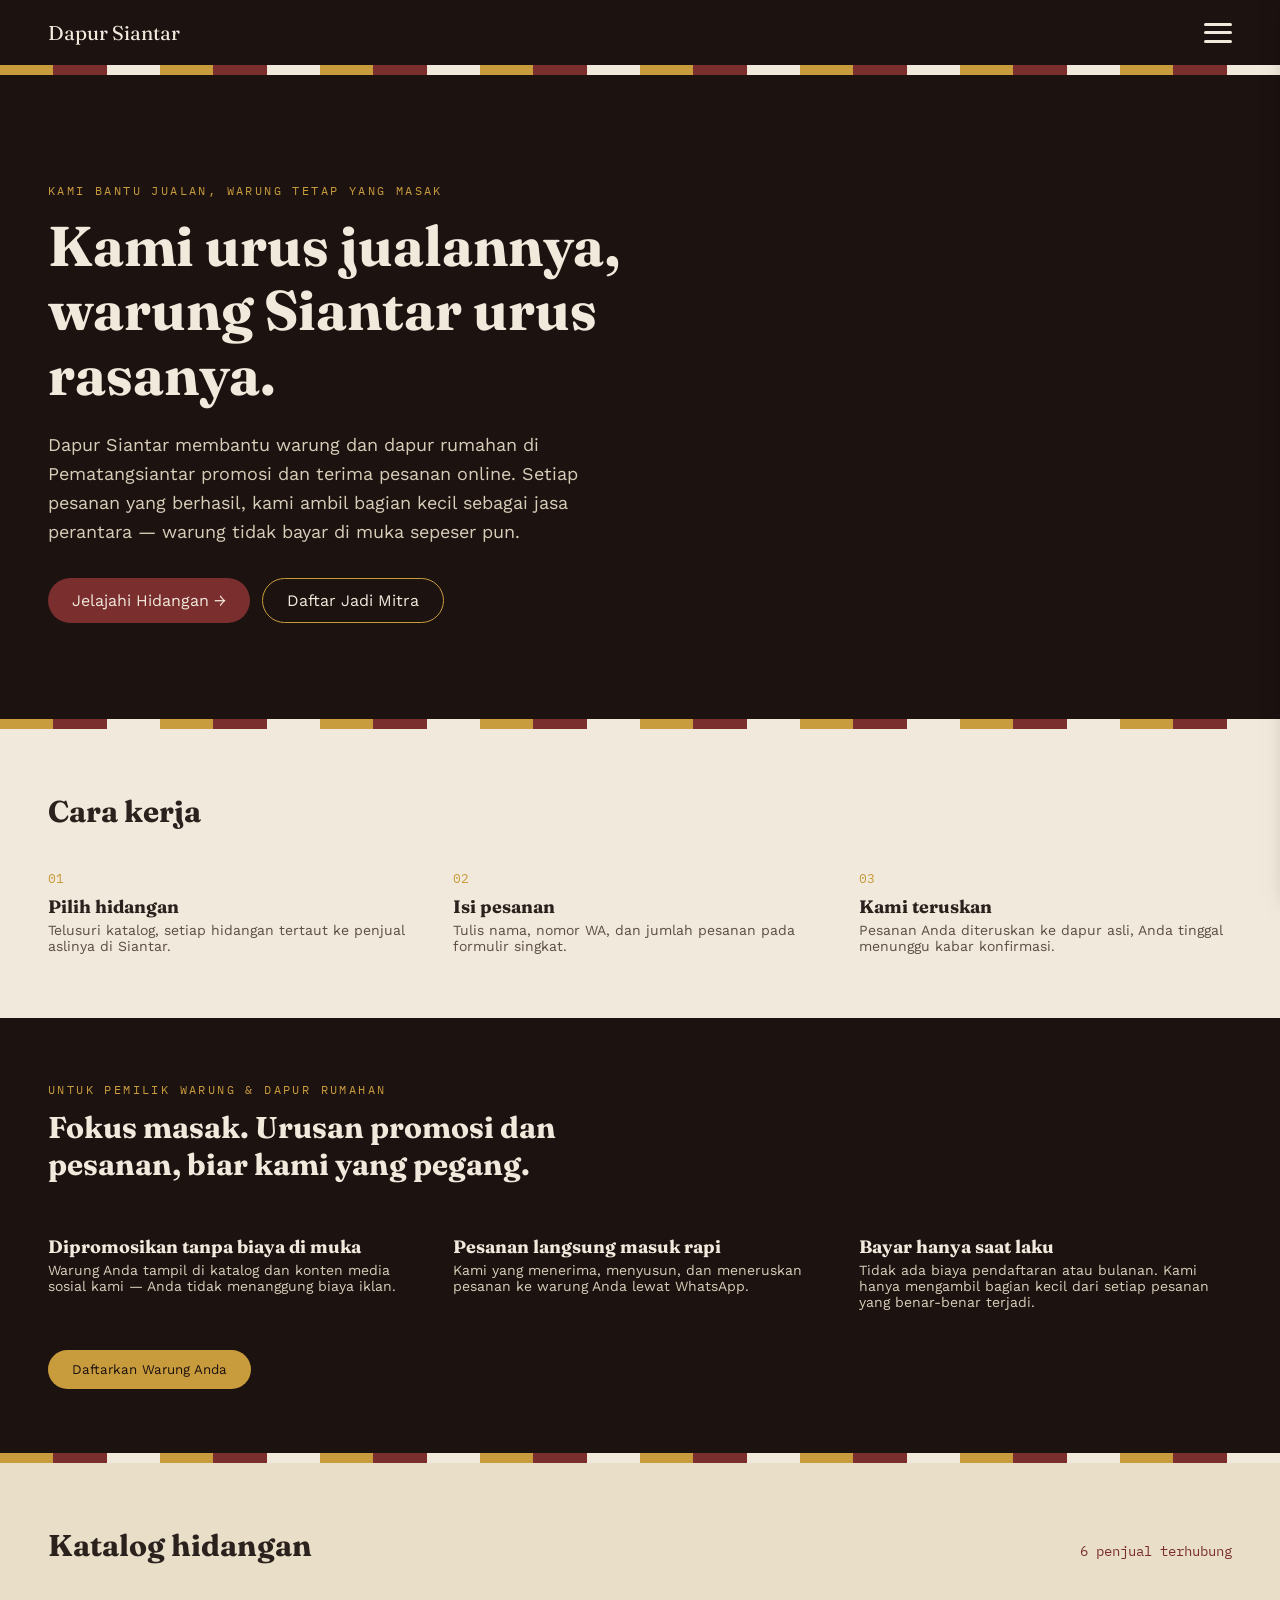
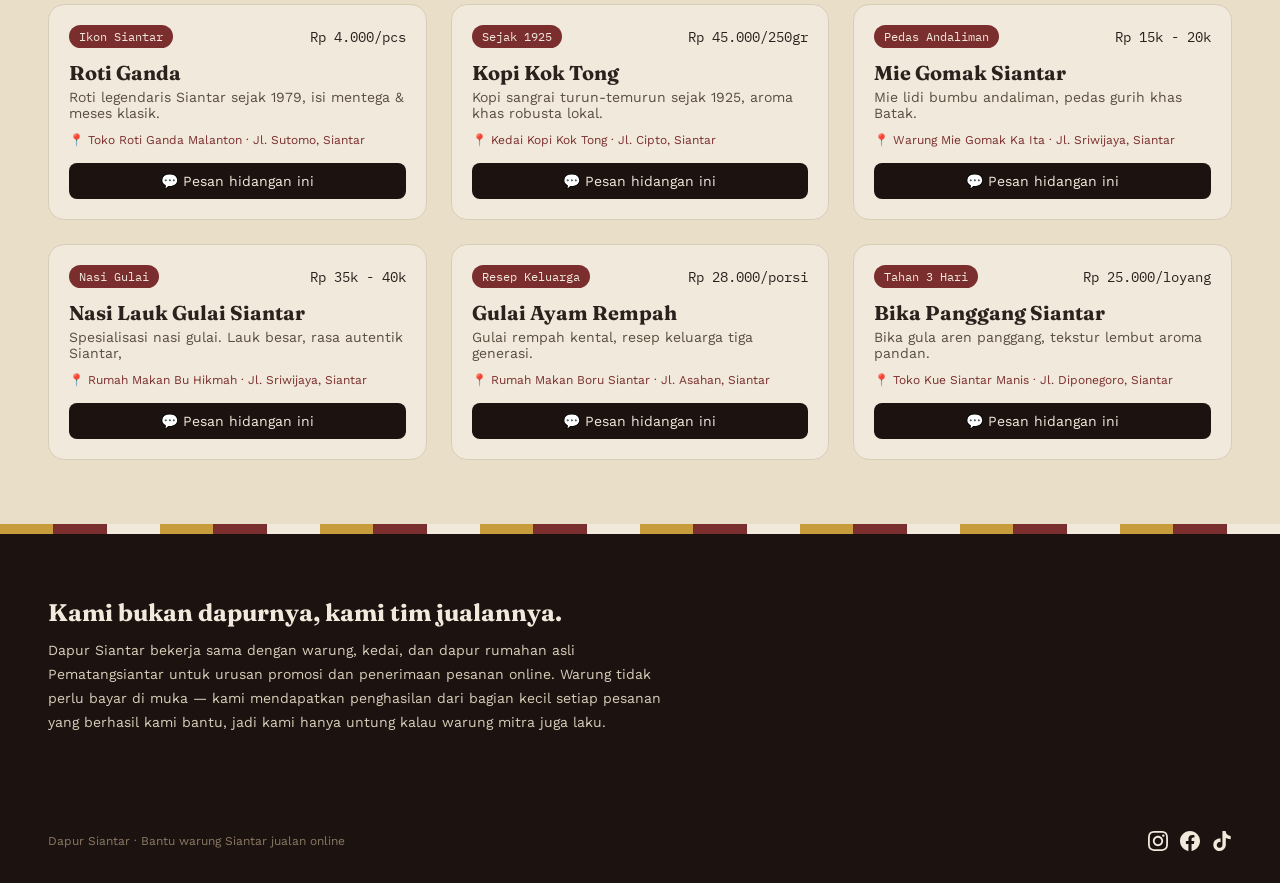
==== commit 6daf0c1b: "Update index.html" ====
--- a/index.html
+++ b/index.html
@@ -5,247 +5,247 @@
 <meta name="viewport" content="width=device-width, initial-scale=1.0" />
 <title>Dapur Siantar — Bantu Warung Siantar Jualan Online</title>
 <style>
-  @import url('https://fonts.googleapis.com/css2?family=Fraunces:ital,opsz,wght@0,9..144,400;0,9..144,600;1,9..144,500&family=Work+Sans:wght@400;500;600&family=IBM+Plex+Mono:wght@500&display=swap');
-
-  :root{
-    --bg-dark:#1C1210;
-    --maroon:#7A2E2E;
-    --gold:#C89B3C;
-    --cream:#F1E9DC;
-    --ink:#2B211D;
-    --katalog-bg:#e9dfc9;
-    --muted:#5c4f42;
-    --muted-2:#8a7a64;
-    --border:#d8cdb8;
-  }
-  *{box-sizing:border-box;}
-  html{scroll-behavior:smooth;}
-  body{margin:0;background:var(--cream);color:var(--ink);font-family:'Work Sans',sans-serif;}
-  .serif{font-family:'Fraunces',serif;}
-  .mono{font-family:'IBM Plex Mono',monospace;}
-  a{text-decoration:none;color:inherit;}
-  button{font-family:inherit;cursor:pointer;border:none;}
-  input,textarea{font-family:inherit;font-size:14px;}
-
-  /* Header & Nav Sticky */
-  header{
-    display:flex;
-    align-items:center;
-    justify-content:space-between;
-    padding:16px 24px;
-    background:var(--bg-dark);
-    position:sticky;
-    top:0;
-    z-index:100;
-  }
-  @media(min-width:640px){
-    header{padding:20px 48px;}
-  }
-  .brand{display:flex;align-items:center;gap:8px;color:var(--cream);font-size:20px;}
-
-  /* Hamburger Button */
-  .hamburger-btn {
-    display: flex;
-    flex-direction: column;
-    justify-content: space-between;
-    width: 28px;
-    height: 20px;
-    background: transparent;
-    padding: 0;
-    z-index: 101;
-    cursor: pointer;
-  }
-  .hamburger-btn span {
-    width: 100%;
-    height: 3px;
-    background: var(--cream);
-    border-radius: 2px;
-    transition: all 0.3s ease;
-  }
-
-  /* Side Drawer Navigation */
-  .nav-drawer-overlay {
-    position: fixed;
-    inset: 0;
-    background: rgba(0, 0, 0, 0.6);
-    z-index: 998;
-    opacity: 0;
-    pointer-events: none;
-    transition: opacity 0.3s ease;
-  }
-  .nav-drawer-overlay.active {
-    opacity: 1;
-    pointer-events: auto;
-  }
-
-  .nav-drawer {
-    position: fixed;
-    top: 0;
-    right: -300px;
-    width: 280px;
-    height: 100%;
-    background: var(--bg-dark);
-    z-index: 999;
-    padding: 80px 28px 32px;
-    display: flex;
-    flex-direction: column;
-    gap: 20px;
-    transition: right 0.3s ease;
-    box-shadow: -5px 0 25px rgba(0,0,0,0.5);
-    border-left: 1px solid rgba(200,155,60,0.2);
-  }
-  .nav-drawer.active {
-    right: 0;
-  }
-
-  .nav-link{
-    font-size: 16px;
-    color: #d8cdb8;
-    padding: 8px 0;
-    border-bottom: 1px solid rgba(216,205,184,0.1);
-    transition: color 0.2s;
-  }
-  .nav-link:hover { color: var(--gold); }
-
-  .btn-pill{
-    font-size: 14px;
-    padding: 12px 20px;
-    border-radius: 999px;
-    background: var(--gold);
-    color: var(--bg-dark);
-    text-align: center;
-    margin-top: 10px;
-    font-weight: 600;
-  }
-
-  /* Social Icons Styling untuk Footer */
-  .social-links {
-    display: flex;
-    align-items: center;
-    gap: 12px;
-  }
-  .social-icon {
-    color: var(--cream);
-    display: flex;
-    align-items: center;
-    justify-content: center;
-    transition: color 0.2s, transform 0.2s;
-  }
-  .social-icon:hover {
-    color: var(--gold);
-    transform: translateY(-2px);
-  }
-  .social-icon svg {
-    width: 20px;
-    height: 20px;
-    fill: currentColor;
-  }
-
-  /* weave */
-  .weave{display:flex;width:100%;height:10px;}
-  .weave.flip{transform:scaleY(-1);}
-  .weave span{flex:1;height:100%;}
-
-  section{padding:64px 24px;}
-  @media(min-width:640px){ section{padding:64px 48px;} }
-
-  /* Hero */
-  .hero{background:var(--bg-dark);color:var(--cream);padding-top:64px;padding-bottom:64px;}
-  @media(min-width:640px){ .hero{padding-top:96px;padding-bottom:96px;} }
-  .hero-inner{max-width:720px;}
-  .eyebrow{font-size:12px;letter-spacing:.2em;text-transform:uppercase;color:var(--gold);margin-bottom:16px;}
-  .hero h1{font-size:36px;line-height:1.15;margin:0 0 24px;}
-  @media(min-width:640px){ .hero h1{font-size:56px;} }
-  .hero p.lead{font-size:16px;max-width:560px;color:#d8cdb8;line-height:1.6;}
-  @media(min-width:640px){ .hero p.lead{font-size:18px;} }
-  .hero-ctas{display:flex;flex-wrap:wrap;gap:12px;margin-top:32px;}
-  .btn-maroon{display:inline-flex;align-items:center;gap:8px;padding:12px 24px;border-radius:999px;background:var(--maroon);color:var(--cream);}
-  .btn-outline{display:inline-flex;align-items:center;gap:8px;padding:12px 24px;border-radius:999px;border:1px solid var(--gold);color:var(--cream);background:transparent;}
-
-  /* Cara kerja */
-  h2.section-title{font-size:26px;margin:0 0 40px;}
-  @media(min-width:640px){ h2.section-title{font-size:30px;} }
-  .steps-grid{display:grid;grid-template-columns:1fr;gap:32px;}
-  @media(min-width:640px){ .steps-grid{grid-template-columns:repeat(3,1fr);} }
-  .step-n{font-size:13px;color:var(--gold);margin:0;}
-  .step-title{font-size:18px;margin:8px 0 4px;}
-  .step-body{font-size:14px;color:var(--muted);margin:0;}
-
-  /* Untuk penjual */
-  .seller-section{background:var(--bg-dark);color:var(--cream);}
-  .seller-eyebrow{display:flex;align-items:center;gap:8px;margin-bottom:12px;}
-  .seller-eyebrow p{font-size:12px;letter-spacing:.2em;text-transform:uppercase;color:var(--gold);margin:0;}
-  .seller-heading{font-size:26px;max-width:520px;margin:0 0 40px;}
-  @media(min-width:640px){ .seller-heading{font-size:30px;} }
-  .seller-grid{display:grid;grid-template-columns:1fr;gap:32px;margin-bottom:40px;}
-  @media(min-width:640px){ .seller-grid{grid-template-columns:repeat(3,1fr);} }
-  .seller-card-title{font-size:18px;margin:12px 0 4px;}
-  .seller-card-body{font-size:14px;color:#d8cdb8;margin:0;}
-  .btn-gold{display:inline-flex;align-items:center;gap:8px;padding:12px 24px;border-radius:999px;background:var(--gold);color:var(--bg-dark);}
-
-  /* Katalog */
-  .katalog-section{background:var(--katalog-bg);}
-  .katalog-head{display:flex;align-items:baseline;justify-content:space-between;flex-wrap:wrap;gap:8px;margin-bottom:40px;}
-  .katalog-count{font-size:14px;color:var(--maroon);margin:0;}
-  .card-grid{display:grid;grid-template-columns:1fr;gap:24px;}
-  @media(min-width:640px){ .card-grid{grid-template-columns:repeat(2,1fr);} }
-  @media(min-width:1024px){ .card-grid{grid-template-columns:repeat(3,1fr);} }
-  .card{background:var(--cream);border:1px solid var(--border);border-radius:16px;overflow:hidden;display:flex;flex-direction:column;}
-  .card-top{padding:20px 20px 0;display:flex;align-items:center;justify-content:space-between;gap:12px;}
-  .tag{font-size:12px;padding:4px 10px;border-radius:999px;background:var(--maroon);color:var(--cream);white-space:nowrap;}
-  .price{font-size:14px;text-align:right;white-space:nowrap;}
-  .card-body{padding:12px 20px 0;flex:1;}
-  .card-body h3{font-size:20px;margin:0 0 4px;}
-  .card-body p.desc{font-size:14px;color:var(--muted);margin:0;}
-  .seller-loc{margin-top:12px;display:flex;align-items:center;gap:4px;font-size:12px;color:var(--maroon);}
-  .card-btn{margin:20px;margin-top:16px;display:flex;align-items:center;justify-content:center;gap:8px;padding:10px;border-radius:8px;background:var(--bg-dark);color:var(--cream);font-size:14px;}
-
-  /* Tentang */
-  .about-section{background:var(--bg-dark);color:#d8cdb8;}
-  .about-inner{max-width:640px;}
-  .about-inner h2{font-size:24px;margin:0 0 12px;color:var(--cream);}
-  .about-inner p{font-size:14px;line-height:1.7;margin:0;}
-
-  footer{padding:32px 24px;font-size:12px;display:flex;align-items:center;justify-content:space-between;flex-wrap:wrap;gap:16px;background:var(--bg-dark);color:var(--muted-2);}
-  @media(min-width:640px){ footer{padding:32px 48px;} }
-
-  /* Modal */
-  .overlay{position:fixed;inset:0;z-index:1150;display:none;align-items:center;justify-content:center;padding:24px;background:rgba(28,18,16,.72);}
-  .overlay.open{display:flex;}
-  .modal{width:100%;max-width:420px;border-radius:16px;padding:24px;background:var(--cream);border:1px solid var(--gold);}
-  .modal-head{display:flex;align-items:flex-start;justify-content:space-between;margin-bottom:16px;}
-  .modal-eyebrow{font-size:12px;letter-spacing:.15em;text-transform:uppercase;color:var(--maroon);margin:0;}
-  .modal-title{font-size:20px;margin:2px 0;}
-  .modal-sub{font-size:14px;color:var(--maroon);margin:0;}
-  .close-btn{background:none;color:var(--maroon);font-size:18px;line-height:1;padding:4px;}
-  .field{margin-bottom:12px;}
-  .field label{font-size:12px;text-transform:uppercase;letter-spacing:.03em;display:block;margin-bottom:4px;}
-  .field input,.field textarea{width:100%;padding:8px 12px;border-radius:8px;border:1px solid var(--border);background:#fff;color:var(--ink);outline:none;}
-  .error-text{font-size:14px;color:var(--maroon);margin:8px 0;}
-  .submit-btn{width:100%;display:flex;align-items:center;justify-content:center;gap:8px;padding:12px;border-radius:8px;background:var(--maroon);color:var(--cream);font-weight:500;margin-top:8px;}
-  .submit-btn:disabled{opacity:.6;}
-  .modal-note{font-size:12px;text-align:center;color:var(--muted-2);margin-top:8px;}
-
-  /* Toast */
-  .toast{position:fixed;bottom:24px;left:50%;transform:translateX(-50%);padding:12px 20px;border-radius:999px;display:none;align-items:center;gap:8px;background:var(--bg-dark);color:var(--cream);z-index:1200;font-size:14px;}
-  .toast.open{display:flex;}
+  @import url('https://fonts.googleapis.com/css2?family=Fraunces:ital,opsz,wght@0,9..144,400;0,9..144,600;1,9..144,500&family=Work+Sans:wght@400;500;600&family=IBM+Plex+Mono:wght@500&display=swap');
+
+  :root{
+    --bg-dark:#1C1210;
+    --maroon:#7A2E2E;
+    --gold:#C89B3C;
+    --cream:#F1E9DC;
+    --ink:#2B211D;
+    --katalog-bg:#e9dfc9;
+    --muted:#5c4f42;
+    --muted-2:#8a7a64;
+    --border:#d8cdb8;
+  }
+  *{box-sizing:border-box;}
+  html{scroll-behavior:smooth;}
+  body{margin:0;background:var(--cream);color:var(--ink);font-family:'Work Sans',sans-serif;}
+  .serif{font-family:'Fraunces',serif;}
+  .mono{font-family:'IBM Plex Mono',monospace;}
+  a{text-decoration:none;color:inherit;}
+  button{font-family:inherit;cursor:pointer;border:none;}
+  input,textarea{font-family:inherit;font-size:14px;}
+
+  /* Header & Nav Sticky */
+  header{
+    display:flex;
+    align-items:center;
+    justify-content:space-between;
+    padding:16px 24px;
+    background:var(--bg-dark);
+    position:sticky;
+    top:0;
+    z-index:100;
+  }
+  @media(min-width:640px){
+    header{padding:20px 48px;}
+  }
+  .brand{display:flex;align-items:center;gap:8px;color:var(--cream);font-size:20px;}
+
+  /* Hamburger Button */
+  .hamburger-btn {
+    display: flex;
+    flex-direction: column;
+    justify-content: space-between;
+    width: 28px;
+    height: 20px;
+    background: transparent;
+    padding: 0;
+    z-index: 101;
+    cursor: pointer;
+  }
+  .hamburger-btn span {
+    width: 100%;
+    height: 3px;
+    background: var(--cream);
+    border-radius: 2px;
+    transition: all 0.3s ease;
+  }
+
+  /* Side Drawer Navigation */
+  .nav-drawer-overlay {
+    position: fixed;
+    inset: 0;
+    background: rgba(0, 0, 0, 0.6);
+    z-index: 998;
+    opacity: 0;
+    pointer-events: none;
+    transition: opacity 0.3s ease;
+  }
+  .nav-drawer-overlay.active {
+    opacity: 1;
+    pointer-events: auto;
+  }
+
+  .nav-drawer {
+    position: fixed;
+    top: 0;
+    right: -300px;
+    width: 280px;
+    height: 100%;
+    background: var(--bg-dark);
+    z-index: 999;
+    padding: 80px 28px 32px;
+    display: flex;
+    flex-direction: column;
+    gap: 20px;
+    transition: right 0.3s ease;
+    box-shadow: -5px 0 25px rgba(0,0,0,0.5);
+    border-left: 1px solid rgba(200,155,60,0.2);
+  }
+  .nav-drawer.active {
+    right: 0;
+  }
+
+  .nav-link{
+    font-size: 16px;
+    color: #d8cdb8;
+    padding: 8px 0;
+    border-bottom: 1px solid rgba(216,205,184,0.1);
+    transition: color 0.2s;
+  }
+  .nav-link:hover { color: var(--gold); }
+
+  .btn-pill{
+    font-size: 14px;
+    padding: 12px 20px;
+    border-radius: 999px;
+    background: var(--gold);
+    color: var(--bg-dark);
+    text-align: center;
+    margin-top: 10px;
+    font-weight: 600;
+  }
+
+  /* Social Icons Styling untuk Footer */
+  .social-links {
+    display: flex;
+    align-items: center;
+    gap: 12px;
+  }
+  .social-icon {
+    color: var(--cream);
+    display: flex;
+    align-items: center;
+    justify-content: center;
+    transition: color 0.2s, transform 0.2s;
+  }
+  .social-icon:hover {
+    color: var(--gold);
+    transform: translateY(-2px);
+  }
+  .social-icon svg {
+    width: 20px;
+    height: 20px;
+    fill: currentColor;
+  }
+
+  /* weave */
+  .weave{display:flex;width:100%;height:10px;}
+  .weave.flip{transform:scaleY(-1);}
+  .weave span{flex:1;height:100%;}
+
+  section{padding:64px 24px;}
+  @media(min-width:640px){ section{padding:64px 48px;} }
+
+  /* Hero */
+  .hero{background:var(--bg-dark);color:var(--cream);padding-top:64px;padding-bottom:64px;}
+  @media(min-width:640px){ .hero{padding-top:96px;padding-bottom:96px;} }
+  .hero-inner{max-width:720px;}
+  .eyebrow{font-size:12px;letter-spacing:.2em;text-transform:uppercase;color:var(--gold);margin-bottom:16px;}
+  .hero h1{font-size:36px;line-height:1.15;margin:0 0 24px;}
+  @media(min-width:640px){ .hero h1{font-size:56px;} }
+  .hero p.lead{font-size:16px;max-width:560px;color:#d8cdb8;line-height:1.6;}
+  @media(min-width:640px){ .hero p.lead{font-size:18px;} }
+  .hero-ctas{display:flex;flex-wrap:wrap;gap:12px;margin-top:32px;}
+  .btn-maroon{display:inline-flex;align-items:center;gap:8px;padding:12px 24px;border-radius:999px;background:var(--maroon);color:var(--cream);}
+  .btn-outline{display:inline-flex;align-items:center;gap:8px;padding:12px 24px;border-radius:999px;border:1px solid var(--gold);color:var(--cream);background:transparent;}
+
+  /* Cara kerja */
+  h2.section-title{font-size:26px;margin:0 0 40px;}
+  @media(min-width:640px){ h2.section-title{font-size:30px;} }
+  .steps-grid{display:grid;grid-template-columns:1fr;gap:32px;}
+  @media(min-width:640px){ .steps-grid{grid-template-columns:repeat(3,1fr);} }
+  .step-n{font-size:13px;color:var(--gold);margin:0;}
+  .step-title{font-size:18px;margin:8px 0 4px;}
+  .step-body{font-size:14px;color:var(--muted);margin:0;}
+
+  /* Untuk penjual */
+  .seller-section{background:var(--bg-dark);color:var(--cream);}
+  .seller-eyebrow{display:flex;align-items:center;gap:8px;margin-bottom:12px;}
+  .seller-eyebrow p{font-size:12px;letter-spacing:.2em;text-transform:uppercase;color:var(--gold);margin:0;}
+  .seller-heading{font-size:26px;max-width:520px;margin:0 0 40px;}
+  @media(min-width:640px){ .seller-heading{font-size:30px;} }
+  .seller-grid{display:grid;grid-template-columns:1fr;gap:32px;margin-bottom:40px;}
+  @media(min-width:640px){ .seller-grid{grid-template-columns:repeat(3,1fr);} }
+  .seller-card-title{font-size:18px;margin:12px 0 4px;}
+  .seller-card-body{font-size:14px;color:#d8cdb8;margin:0;}
+  .btn-gold{display:inline-flex;align-items:center;gap:8px;padding:12px 24px;border-radius:999px;background:var(--gold);color:var(--bg-dark);}
+
+  /* Katalog */
+  .katalog-section{background:var(--katalog-bg);}
+  .katalog-head{display:flex;align-items:baseline;justify-content:space-between;flex-wrap:wrap;gap:8px;margin-bottom:40px;}
+  .katalog-count{font-size:14px;color:var(--maroon);margin:0;}
+  .card-grid{display:grid;grid-template-columns:1fr;gap:24px;}
+  @media(min-width:640px){ .card-grid{grid-template-columns:repeat(2,1fr);} }
+  @media(min-width:1024px){ .card-grid{grid-template-columns:repeat(3,1fr);} }
+  .card{background:var(--cream);border:1px solid var(--border);border-radius:16px;overflow:hidden;display:flex;flex-direction:column;}
+  .card-top{padding:20px 20px 0;display:flex;align-items:center;justify-content:space-between;gap:12px;}
+  .tag{font-size:12px;padding:4px 10px;border-radius:999px;background:var(--maroon);color:var(--cream);white-space:nowrap;}
+  .price{font-size:14px;text-align:right;white-space:nowrap;}
+  .card-body{padding:12px 20px 0;flex:1;}
+  .card-body h3{font-size:20px;margin:0 0 4px;}
+  .card-body p.desc{font-size:14px;color:var(--muted);margin:0;}
+  .seller-loc{margin-top:12px;display:flex;align-items:center;gap:4px;font-size:12px;color:var(--maroon);}
+  .card-btn{margin:20px;margin-top:16px;display:flex;align-items:center;justify-content:center;gap:8px;padding:10px;border-radius:8px;background:var(--bg-dark);color:var(--cream);font-size:14px;}
+
+  /* Tentang */
+  .about-section{background:var(--bg-dark);color:#d8cdb8;}
+  .about-inner{max-width:640px;}
+  .about-inner h2{font-size:24px;margin:0 0 12px;color:var(--cream);}
+  .about-inner p{font-size:14px;line-height:1.7;margin:0;}
+
+  footer{padding:32px 24px;font-size:12px;display:flex;align-items:center;justify-content:space-between;flex-wrap:wrap;gap:16px;background:var(--bg-dark);color:var(--muted-2);}
+  @media(min-width:640px){ footer{padding:32px 48px;} }
+
+  /* Modal */
+  .overlay{position:fixed;inset:0;z-index:1150;display:none;align-items:center;justify-content:center;padding:24px;background:rgba(28,18,16,.72);}
+  .overlay.open{display:flex;}
+  .modal{width:100%;max-width:420px;border-radius:16px;padding:24px;background:var(--cream);border:1px solid var(--gold);}
+  .modal-head{display:flex;align-items:flex-start;justify-content:space-between;margin-bottom:16px;}
+  .modal-eyebrow{font-size:12px;letter-spacing:.15em;text-transform:uppercase;color:var(--maroon);margin:0;}
+  .modal-title{font-size:20px;margin:2px 0;}
+  .modal-sub{font-size:14px;color:var(--maroon);margin:0;}
+  .close-btn{background:none;color:var(--maroon);font-size:18px;line-height:1;padding:4px;}
+  .field{margin-bottom:12px;}
+  .field label{font-size:12px;text-transform:uppercase;letter-spacing:.03em;display:block;margin-bottom:4px;}
+  .field input,.field textarea{width:100%;padding:8px 12px;border-radius:8px;border:1px solid var(--border);background:#fff;color:var(--ink);outline:none;}
+  .error-text{font-size:14px;color:var(--maroon);margin:8px 0;}
+  .submit-btn{width:100%;display:flex;align-items:center;justify-content:center;gap:8px;padding:12px;border-radius:8px;background:var(--maroon);color:var(--cream);font-weight:500;margin-top:8px;}
+  .submit-btn:disabled{opacity:.6;}
+  .modal-note{font-size:12px;text-align:center;color:var(--muted-2);margin-top:8px;}
+
+  /* Toast */
+  .toast{position:fixed;bottom:24px;left:50%;transform:translateX(-50%);padding:12px 20px;border-radius:999px;display:none;align-items:center;gap:8px;background:var(--bg-dark);color:var(--cream);z-index:1200;font-size:14px;}
+  .toast.open{display:flex;}
 </style>
 </head>
 <body>
 
 <script>
-  window.CONNECTOR_PHONE = "6283893870823"; 
+  window.CONNECTOR_PHONE = "6283893870823"; 
 </script>
 
 <header>
-  <div class="brand"><span class="serif">Dapur Siantar</span></div>
-  
-  <!-- Tombol Hamburger -->
-  <button class="hamburger-btn" onclick="toggleMenu()" aria-label="Toggle Menu">
-    <span></span>
-    <span></span>
-    <span></span>
-  </button>
+  <div class="brand"><span class="serif">Dapur Siantar</span></div>
+  
+  <!-- Tombol Hamburger -->
+  <button class="hamburger-btn" onclick="toggleMenu()" aria-label="Toggle Menu">
+    <span></span>
+    <span></span>
+    <span></span>
+  </button>
 </header>
 
 <!-- Overlay & Side Drawer Menu -->
@@ -263,942 +263,338 @@
 <div class="weave" id="weave1"></div>
 
 <section class="hero">
-  <div class="hero-inner">
-    <p class="eyebrow mono">Kami bantu jualan, warung tetap yang masak</p>
-    <h1 class="serif">Kami urus jualannya,<br />warung Siantar urus rasanya.</h1>
-    <p class="lead">Dapur Siantar membantu warung dan dapur rumahan di Pematangsiantar promosi dan terima pesanan online. Setiap pesanan yang berhasil, kami ambil bagian kecil sebagai jasa perantara — warung tidak bayar di muka sepeser pun.</p>
-    <div class="hero-ctas">
-      <a href="#katalog" class="btn-maroon">Jelajahi Hidangan →</a>
-      <a href="#penjual" class="btn-outline"> Daftar Jadi Mitra</a>
-    </div>
-  </div>
+  <div class="hero-inner">
+    <p class="eyebrow mono">Kami bantu jualan, warung tetap yang masak</p>
+    <h1 class="serif">Kami urus jualannya,<br />warung Siantar urus rasanya.</h1>
+    <p class="lead">Dapur Siantar membantu warung dan dapur rumahan di Pematangsiantar promosi dan terima pesanan online. Setiap pesanan yang berhasil, kami ambil bagian kecil sebagai jasa perantara — warung tidak bayar di muka sepeser pun.</p>
+    <div class="hero-ctas">
+      <a href="#katalog" class="btn-maroon">Jelajahi Hidangan →</a>
+      <a href="#penjual" class="btn-outline"> Daftar Jadi Mitra</a>
+    </div>
+  </div>
 </section>
 
 <div class="weave flip" id="weave2"></div>
 
 <section id="cara-kerja">
   <h2 class="section-title serif">Cara kerja</h2>
-  <div class="steps-grid">
-    <div>
-      <p class="step-n mono">01</p>
-      <h3 class="step-title serif">Pilih hidangan</h3>
-      <p class="step-body">Telusuri katalog, setiap hidangan tertaut ke penjual aslinya di Siantar.</p>
-    </div>
-    <div>
-      <p class="step-n mono">02</p>
-      <h3 class="step-title serif">Isi pesanan</h3>
-      <p class="step-body">Tulis nama, nomor WA, dan jumlah pesanan pada formulir singkat.</p>
-    </div>
-    <div>
-      <p class="step-n mono">03</p>
-      <h3 class="step-title serif">Kami teruskan</h3>
-      <p class="step-body">Pesanan Anda diteruskan ke dapur asli, Anda tinggal menunggu kabar konfirmasi.</p>
-    </div>
-  </div>
+  <div class="steps-grid">
+    <div>
+      <p class="step-n mono">01</p>
+      <h3 class="step-title serif">Pilih hidangan</h3>
+      <p class="step-body">Telusuri katalog, setiap hidangan tertaut ke penjual aslinya di Siantar.</p>
+    </div>
+    <div>
+      <p class="step-n mono">02</p>
+      <h3 class="step-title serif">Isi pesanan</h3>
+      <p class="step-body">Tulis nama, nomor WA, dan jumlah pesanan pada formulir singkat.</p>
+    </div>
+    <div>
+      <p class="step-n mono">03</p>
+      <h3 class="step-title serif">Kami teruskan</h3>
+      <p class="step-body">Pesanan Anda diteruskan ke dapur asli, Anda tinggal menunggu kabar konfirmasi.</p>
+    </div>
+  </div>
 </section>
 
 <section id="penjual" class="seller-section">
-  <div class="seller-eyebrow">
-    <p class="mono">Untuk pemilik warung &amp; dapur rumahan</p>
-  </div>
-  <h2 class="seller-heading serif">Fokus masak. Urusan promosi dan pesanan, biar kami yang pegang.</h2>
-  <div class="seller-grid">
-    <div>
-      <h3 class="seller-card-title serif">Dipromosikan tanpa biaya di muka</h3>
-      <p class="seller-card-body">Warung Anda tampil di katalog dan konten media sosial kami — Anda tidak menanggung biaya iklan.</p>
-    </div>
-    <div>
-      <h3 class="seller-card-title serif">Pesanan langsung masuk rapi</h3>
-      <p class="seller-card-body">Kami yang menerima, menyusun, dan meneruskan pesanan ke warung Anda lewat WhatsApp.</p>
-    </div>
-    <div>
-      <h3 class="seller-card-title serif">Bayar hanya saat laku</h3>
-      <p class="seller-card-body">Tidak ada biaya pendaftaran atau bulanan. Kami hanya mengambil bagian kecil dari setiap pesanan yang benar-benar terjadi.</p>
-    </div>
-  </div>
-  <button class="btn-gold" onclick="openSellerModal()"> Daftarkan Warung Anda</button>
+  <div class="seller-eyebrow">
+    <p class="mono">Untuk pemilik warung &amp; dapur rumahan</p>
+  </div>
+  <h2 class="seller-heading serif">Fokus masak. Urusan promosi dan pesanan, biar kami yang pegang.</h2>
+  <div class="seller-grid">
+    <div>
+      <h3 class="seller-card-title serif">Dipromosikan tanpa biaya di muka</h3>
+      <p class="seller-card-body">Warung Anda tampil di katalog dan konten media sosial kami — Anda tidak menanggung biaya iklan.</p>
+    </div>
+    <div>
+      <h3 class="seller-card-title serif">Pesanan langsung masuk rapi</h3>
+      <p class="seller-card-body">Kami yang menerima, menyusun, dan meneruskan pesanan ke warung Anda lewat WhatsApp.</p>
+    </div>
+    <div>
+      <h3 class="seller-card-title serif">Bayar hanya saat laku</h3>
+      <p class="seller-card-body">Tidak ada biaya pendaftaran atau bulanan. Kami hanya mengambil bagian kecil dari setiap pesanan yang benar-benar terjadi.</p>
+    </div>
+  </div>
+  <button class="btn-gold" onclick="openSellerModal()"> Daftarkan Warung Anda</button>
 </section>
 
 <div class="weave flip" id="weave3"></div>
 
 <section id="katalog" class="katalog-section">
-  <div class="katalog-head">
-    <h2 class="section-title serif" style="margin:0;">Katalog hidangan</h2>
-    <p class="katalog-count mono" id="katalog-count"></p>
-  </div>
-  <div class="card-grid" id="card-grid"></div>
+  <div class="katalog-head">
+    <h2 class="section-title serif" style="margin:0;">Katalog hidangan</h2>
+    <p class="katalog-count mono" id="katalog-count"></p>
+  </div>
+  <div class="card-grid" id="card-grid"></div>
 </section>
 
 <div class="weave" id="weave4"></div>
 
 <section id="tentang" class="about-section">
-  <div class="about-inner">
-    <h2 class="serif">Kami bukan dapurnya, kami tim jualannya.</h2>
-    <p>Dapur Siantar bekerja sama dengan warung, kedai, dan dapur rumahan asli Pematangsiantar untuk urusan promosi dan penerimaan pesanan online. Warung tidak perlu bayar di muka — kami mendapatkan penghasilan dari bagian kecil setiap pesanan yang berhasil kami bantu, jadi kami hanya untung kalau warung mitra juga laku.</p>
-  </div>
+  <div class="about-inner">
+    <h2 class="serif">Kami bukan dapurnya, kami tim jualannya.</h2>
+    <p>Dapur Siantar bekerja sama dengan warung, kedai, dan dapur rumahan asli Pematangsiantar untuk urusan promosi dan penerimaan pesanan online. Warung tidak perlu bayar di muka — kami mendapatkan penghasilan dari bagian kecil setiap pesanan yang berhasil kami bantu, jadi kami hanya untung kalau warung mitra juga laku.</p>
+  </div>
 </section>
 
 <!-- Footer dengan ID untuk scroll target -->
 <footer id="medsos-footer">
-  <span>Dapur Siantar &middot; Bantu warung Siantar jualan online</span>
-  <div class="social-links">
-    <!-- Instagram -->
-    <a href="RENAME_LINK_IG_DISINI" target="_blank" rel="noopener noreferrer" class="social-icon" title="Instagram">
-      <svg viewBox="0 0 24 24"><path d="M12 2.163c3.204 0 3.584.012 4.85.07 3.252.148 4.771 1.691 4.919 4.919.058 1.265.069 1.645.069 4.849 0 3.205-.012 3.584-.069 4.849-.149 3.225-1.664 4.771-4.919 4.919-1.266.058-1.644.07-4.85.07-3.204 0-3.584-.012-4.849-.07-3.26-.149-4.771-1.699-4.919-4.92-.058-1.265-.07-1.644-.07-4.849 0-3.204.013-3.583.07-4.849.149-3.227 1.664-4.771 4.919-4.919 1.266-.057 1.645-.069 4.849-.069zm0-2.163c-3.259 0-3.667.014-4.947.072-4.358.2-6.78 2.618-6.98 6.98-.059 1.281-.073 1.689-.073 4.948 0 3.259.014 3.668.072 4.948.2 4.358 2.618 6.78 6.98 6.98 1.281.058 1.689.072 4.948.072 3.259 0 3.668-.014 4.948-.072 4.354-.2 6.782-2.618 6.979-6.98.059-1.28.073-1.689.073-4.948 0-3.259-.014-3.667-.072-4.947-.196-4.354-2.617-6.78-6.979-6.98-1.281-.059-1.69-.073-4.949-.073zm0 5.838c-3.403 0-6.162 2.759-6.162 6.162s2.759 6.163 6.162 6.163 6.162-2.759 6.162-6.163c0-3.403-2.759-6.162-6.162-6.162zm0 10.162c-2.209 0-4-1.79-4-4 0-2.209 1.791-4 4-4s4 1.791 4 4c0 2.21-1.791 4-4 4zm6.406-11.845c-.796 0-1.441.645-1.441 1.44s.645 1.44 1.441 1.44c.795 0 1.439-.645 1.439-1.44s-.644-1.44-1.439-1.44z"/></svg>
-    </a>
-    <!-- Facebook -->
-    <a href="RENAME_LINK_FB_DISINI" target="_blank" rel="noopener noreferrer" class="social-icon" title="Facebook">
-      <svg viewBox="0 0 24 24"><path d="M24 12.073c0-6.627-5.373-12-12-12s-12 5.373-12 12c0 5.99 4.388 10.954 10.125 11.854v-8.385H7.078v-3.47h3.047V9.43c0-3.007 1.792-4.669 4.533-4.669 1.312 0 2.686.235 2.686.235v2.953H15.83c-1.491 0-1.956.925-1.956 1.874v2.25h3.328l-.532 3.47h-2.796v8.385C19.612 23.027 24 18.062 24 12.073z"/></svg>
-    </a>
-    <!-- TikTok -->
-    <a href="RENAME_LINK_TIKTOK_DISINI" target="_blank" rel="noopener noreferrer" class="social-icon" title="TikTok">
-      <svg viewBox="0 0 24 24"><path d="M12.525.02c1.31-.02 2.61-.01 3.91-.02.08 1.53.63 3.09 1.75 4.17 1.12 1.11 2.7 1.62 4.24 1.79v4.03c-1.44-.05-2.89-.35-4.2-.97-.57-.26-1.1-.59-1.62-.93-.01 2.92.01 5.84-.02 8.75-.08 1.4-.54 2.79-1.35 3.94-1.31 1.92-3.58 3.17-5.91 3.21-1.43.08-2.86-.31-4.08-1.03-2.02-1.19-3.44-3.37-3.65-5.71-.02-.5-.03-1-.01-1.49.18-1.9 1.12-3.72 2.58-4.96 1.66-1.44 3.98-2.13 6.15-1.72.02 1.48-.04 2.96-.04 4.44-.99-.32-2.15-.23-3.02.37-.63.41-1.11 1.04-1.36 1.75-.21.51-.15 1.07-.14 1.61.24 1.64 1.82 3.02 3.5 2.87 1.12-.01 2.19-.66 2.77-1.61.19-.33.4-.67.41-1.06.1-1.79.06-3.57.07-5.36.01-4.03-.01-8.05.02-12.07z"/></svg>
-    </a>
-  </div>
+  <span>Dapur Siantar &middot; Bantu warung Siantar jualan online</span>
+  <div class="social-links">
+    <!-- Instagram -->
+    <a href="RENAME_LINK_IG_DISINI" target="_blank" rel="noopener noreferrer" class="social-icon" title="Instagram">
+      <svg viewBox="0 0 24 24"><path d="M12 2.163c3.204 0 3.584.012 4.85.07 3.252.148 4.771 1.691 4.919 4.919.058 1.265.069 1.645.069 4.849 0 3.205-.012 3.584-.069 4.849-.149 3.225-1.664 4.771-4.919 4.919-1.266.058-1.644.07-4.85.07-3.204 0-3.584-.012-4.849-.07-3.26-.149-4.771-1.699-4.919-4.92-.058-1.265-.07-1.644-.07-4.849 0-3.204.013-3.583.07-4.849.149-3.227 1.664-4.771 4.919-4.919 1.266-.057 1.645-.069 4.849-.069zm0-2.163c-3.259 0-3.667.014-4.947.072-4.358.2-6.78 2.618-6.98 6.98-.059 1.281-.073 1.689-.073 4.948 0 3.259.014 3.668.072 4.948.2 4.358 2.618 6.78 6.98 6.98 1.281.058 1.689.072 4.948.072 3.259 0 3.668-.014 4.948-.072 4.354-.2 6.782-2.618 6.979-6.98.059-1.28.073-1.689.073-4.948 0-3.259-.014-3.667-.072-4.947-.196-4.354-2.617-6.78-6.979-6.98-1.281-.059-1.69-.073-4.949-.073zm0 5.838c-3.403 0-6.162 2.759-6.162 6.162s2.759 6.163 6.162 6.163 6.162-2.759 6.162-6.163c0-3.403-2.759-6.162-6.162-6.162zm0 10.162c-2.209 0-4-1.79-4-4 0-2.209 1.791-4 4-4s4 1.791 4 4c0 2.21-1.791 4-4 4zm6.406-11.845c-.796 0-1.441.645-1.441 1.44s.645 1.44 1.441 1.44c.795 0 1.439-.645 1.439-1.44s-.644-1.44-1.439-1.44z"/></svg>
+    </a>
+    <!-- Facebook -->
+    <a href="RENAME_LINK_FB_DISINI" target="_blank" rel="noopener noreferrer" class="social-icon" title="Facebook">
+      <svg viewBox="0 0 24 24"><path d="M24 12.073c0-6.627-5.373-12-12-12s-12 5.373-12 12c0 5.99 4.388 10.954 10.125 11.854v-8.385H7.078v-3.47h3.047V9.43c0-3.007 1.792-4.669 4.533-4.669 1.312 0 2.686.235 2.686.235v2.953H15.83c-1.491 0-1.956.925-1.956 1.874v2.25h3.328l-.532 3.47h-2.796v8.385C19.612 23.027 24 18.062 24 12.073z"/></svg>
+    </a>
+    <!-- TikTok -->
+    <a href="RENAME_LINK_TIKTOK_DISINI" target="_blank" rel="noopener noreferrer" class="social-icon" title="TikTok">
+      <svg viewBox="0 0 24 24"><path d="M12.525.02c1.31-.02 2.61-.01 3.91-.02.08 1.53.63 3.09 1.75 4.17 1.12 1.11 2.7 1.62 4.24 1.79v4.03c-1.44-.05-2.89-.35-4.2-.97-.57-.26-1.1-.59-1.62-.93-.01 2.92.01 5.84-.02 8.75-.08 1.4-.54 2.79-1.35 3.94-1.31 1.92-3.58 3.17-5.91 3.21-1.43.08-2.86-.31-4.08-1.03-2.02-1.19-3.44-3.37-3.65-5.71-.02-.5-.03-1-.01-1.49.18-1.9 1.12-3.72 2.58-4.96 1.66-1.44 3.98-2.13 6.15-1.72.02 1.48-.04 2.96-.04 4.44-.99-.32-2.15-.23-3.02.37-.63.41-1.11 1.04-1.36 1.75-.21.51-.15 1.07-.14 1.61.24 1.64 1.82 3.02 3.5 2.87 1.12-.01 2.19-.66 2.77-1.61.19-.33.4-.67.41-1.06.1-1.79.06-3.57.07-5.36.01-4.03-.01-8.05.02-12.07z"/></svg>
+    </a>
+  </div>
 </footer>
 
 <!-- ORDER MODAL -->
 <div class="overlay" id="order-overlay" onclick="if(event.target===this) closeOrderModal(false)">
-  <div class="modal" onclick="event.stopPropagation()">
-    <div class="modal-head">
-      <div>
-        <p class="modal-eyebrow mono">Pesan hidangan</p>
-        <h3 class="modal-title serif" id="order-product-name"></h3>
-        <p class="modal-sub" id="order-product-seller"></p>
-      </div>
-      <button class="close-btn" onclick="closeOrderModal(false)">✕</button>
-    </div>
-    <form id="order-form" onsubmit="submitOrder(event)">
-      <div class="field">
-        <label class="mono">Nama</label>
-        <input type="text" id="order-name" placeholder="Nama Anda" />
-      </div>
-      <div class="field">
-        <label class="mono">Nomor WhatsApp</label>
-        <input type="tel" id="order-phone" placeholder="08xxxxxxxxxx" />
-      </div>
-      <div class="field">
-        <label class="mono">Jumlah</label>
-        <input type="number" id="order-qty" min="1" value="1" />
-      </div>
-      <div class="field">
-        <label class="mono">Catatan (opsional)</label>
-        <textarea id="order-note" rows="2" placeholder="Contoh: tidak pakai pedas"></textarea>
-      </div>
-      <p class="error-text" id="order-error" style="display:none;"></p>
-      <button type="submit" class="submit-btn" id="order-submit-btn"> Lanjut ke WhatsApp</button>
-      <p class="modal-note">Anda akan diarahkan ke WhatsApp untuk mengirim pesanan ini ke tim penghubung Dapur Siantar.</p>
-    </form>
-  </div>
+  <div class="modal" onclick="event.stopPropagation()">
+    <div class="modal-head">
+      <div>
+        <p class="modal-eyebrow mono">Pesan hidangan</p>
+        <h3 class="modal-title serif" id="order-product-name"></h3>
+        <p class="modal-sub" id="order-product-seller"></p>
+      </div>
+      <button class="close-btn" onclick="closeOrderModal(false)">✕</button>
+    </div>
+    <form id="order-form" onsubmit="submitOrder(event)">
+      <div class="field">
+        <label class="mono">Nama</label>
+        <input type="text" id="order-name" placeholder="Nama Anda" />
+      </div>
+      <div class="field">
+        <label class="mono">Nomor WhatsApp</label>
+        <input type="tel" id="order-phone" placeholder="08xxxxxxxxxx" />
+      </div>
+      <div class="field">
+        <label class="mono">Jumlah</label>
+        <input type="number" id="order-qty" min="1" value="1" />
+      </div>
+      <div class="field">
+        <label class="mono">Catatan (opsional)</label>
+        <textarea id="order-note" rows="2" placeholder="Contoh: tidak pakai pedas"></textarea>
+      </div>
+      <p class="error-text" id="order-error" style="display:none;"></p>
+      <button type="submit" class="submit-btn" id="order-submit-btn"> Lanjut ke WhatsApp</button>
+      <p class="modal-note">Anda akan diarahkan ke WhatsApp untuk mengirim pesanan ini ke tim penghubung Dapur Siantar.</p>
+    </form>
+  </div>
 </div>
 
 <!-- SELLER MODAL -->
 <div class="overlay" id="seller-overlay" onclick="if(event.target===this) closeSellerModal(false)">
-  <div class="modal" onclick="event.stopPropagation()">
-    <div class="modal-head">
-      <div>
-        <p class="modal-eyebrow mono">Daftar mitra</p>
-        <h3 class="modal-title serif">Gabung jadi penjual</h3>
-      </div>
-      <button class="close-btn" onclick="closeSellerModal(false)">✕</button>
-    </div>
-    <form id="seller-form" onsubmit="submitSeller(event)">
-      <div class="field">
-        <label class="mono">Nama warung/kedai</label>
-        <input type="text" id="seller-shop" placeholder="Contoh: Warung Mie Gomak Bu Rina" />
-      </div>
-      <div class="field">
-        <label class="mono">Nama pemilik</label>
-        <input type="text" id="seller-owner" placeholder="Nama Anda" />
-      </div>
-      <div class="field">
-        <label class="mono">Nomor WhatsApp</label>
-        <input type="tel" id="seller-phone" placeholder="08xxxxxxxxxx" />
-      </div>
-      <div class="field">
-        <label class="mono">Menu andalan</label>
-        <input type="text" id="seller-menu" placeholder="Contoh: Roti Ganda, Gulai Ayam" />
-      </div>
-      <p class="error-text" id="seller-error" style="display:none;"></p>
-      <button type="submit" class="submit-btn" id="seller-submit-btn"> Kirim pendaftaran</button>
-      <p class="modal-note">Kami akan menghubungi Anda lewat WhatsApp untuk atur menu dan mulai terima pesanan.</p>
-    </form>
-  </div>
+  <div class="modal" onclick="event.stopPropagation()">
+    <div class="modal-head">
+      <div>
+        <p class="modal-eyebrow mono">Daftar mitra</p>
+        <h3 class="modal-title serif">Gabung jadi penjual</h3>
+      </div>
+      <button class="close-btn" onclick="closeSellerModal(false)">✕</button>
+    </div>
+    <form id="seller-form" onsubmit="submitSeller(event)">
+      <div class="field">
+        <label class="mono">Nama warung/kedai</label>
+        <input type="text" id="seller-shop" placeholder="Contoh: Warung Mie Gomak Bu Rina" />
+      </div>
+      <div class="field">
+        <label class="mono">Nama pemilik</label>
+        <input type="text" id="seller-owner" placeholder="Nama Anda" />
+      </div>
+      <div class="field">
+        <label class="mono">Nomor WhatsApp</label>
+        <input type="tel" id="seller-phone" placeholder="08xxxxxxxxxx" />
+      </div>
+      <div class="field">
+        <label class="mono">Menu andalan</label>
+        <input type="text" id="seller-menu" placeholder="Contoh: Roti Ganda, Gulai Ayam" />
+      </div>
+      <p class="error-text" id="seller-error" style="display:none;"></p>
+      <button type="submit" class="submit-btn" id="seller-submit-btn"> Kirim pendaftaran</button>
+      <p class="modal-note">Kami akan menghubungi Anda lewat WhatsApp untuk atur menu dan mulai terima pesanan.</p>
+    </form>
+  </div>
 </div>
 
 <div class="toast" id="toast">
-  <span>✅</span><span id="toast-text"></span>
+  <span>✅</span><span id="toast-text"></span>
 </div>
 
 <script>
-  function toggleMenu() {
-    const drawer = document.getElementById("nav-drawer");
-    const overlay = document.getElementById("nav-overlay");
-    drawer.classList.toggle("active");
-    overlay.classList.toggle("active");
-  }
-
-  const products = [
-    { id: 1, name: "Roti Ganda", seller: "Toko Roti Ganda Malanton", area: "Jl. Sutomo, Siantar", price: "Rp 4.000/pcs", desc: "Roti legendaris Siantar sejak 1979, isi mentega & meses klasik.", tag: "Ikon Siantar" },
-    { id: 2, name: "Kopi Kok Tong", seller: "Kedai Kopi Kok Tong", area: "Jl. Cipto, Siantar", price: "Rp 45.000/250gr", desc: "Kopi sangrai turun-temurun sejak 1925, aroma khas robusta lokal.", tag: "Sejak 1925" },
-    { id: 3, name: "Mie Gomak Siantar", seller: "Warung Mie Gomak Ka Ita", area: "Jl. Sriwijaya, Siantar", price: "Rp 15k - 20k", desc: "Mie lidi bumbu andaliman, pedas gurih khas Batak.", tag: "Pedas Andaliman" },
-    { id: 4, name: "Nasi Lauk Gulai Siantar", seller: "Rumah Makan Bu Hikmah", area: "Jl. Sriwijaya, Siantar", price: "Rp 35k - 40k", desc: "Spesialisasi nasi gulai. Lauk besar, rasa autentik Siantar,", tag: "Nasi Gulai" },
-    { id: 5, name: "Gulai Ayam Rempah", seller: "Rumah Makan Boru Siantar", area: "Jl. Asahan, Siantar", price: "Rp 28.000/porsi", desc: "Gulai rempah kental, resep keluarga tiga generasi.", tag: "Resep Keluarga" },
-    { id: 6, name: "Bika Panggang Siantar", seller: "Toko Kue Siantar Manis", area: "Jl. Diponegoro, Siantar", price: "Rp 25.000/loyang", desc: "Bika gula aren panggang, tekstur lembut aroma pandan.", tag: "Tahan 3 Hari" },
-  ];
-
-  let activeProduct = null;
-  let toastTimer = null;
-
-  function renderWeave(el){
-    let html = "";
-    for(let i=0;i<24;i++){
-      const color = i%3===0 ? "var(--gold)" : i%3===1 ? "var(--maroon)" : "var(--cream)";
-      html += `<span style="background:${color}"></span>`;
-    }
-    el.innerHTML = html;
-  }
-  ["weave1","weave2","weave3","weave4"].forEach(id => renderWeave(document.getElementById(id)));
-
-  function renderCatalog(){
-    const grid = document.getElementById("card-grid");
-    document.getElementById("katalog-count").textContent = products.length + " penjual terhubung";
-    grid.innerHTML = products.map(p => `
-      <div class="card">
-        <div class="card-top">
-          <span class="tag mono">${p.tag}</span>
-          <span class="price mono">${p.price}</span>
-        </div>
-        <div class="card-body">
-          <h3 class="serif">${p.name}</h3>
-          <p class="desc">${p.desc}</p>
-          <div class="seller-loc">📍 ${p.seller} &middot; ${p.area}</div>
-        </div>
-        <button class="card-btn" onclick="openOrderModal(${p.id})">💬 Pesan hidangan ini</button>
-      </div>
-    `).join("");
-  }
-  renderCatalog();
-
-  function openOrderModal(id){
-    activeProduct = products.find(p => p.id === id);
-    document.getElementById("order-product-name").textContent = activeProduct.name;
-    document.getElementById("order-product-seller").textContent = activeProduct.seller;
-    document.getElementById("order-form").reset();
-    document.getElementById("order-qty").value = 1;
-    document.getElementById("order-error").style.display = "none";
-    document.getElementById("order-overlay").classList.add("open");
-  }
-  function closeOrderModal(){
-    document.getElementById("order-overlay").classList.remove("open");
-  }
-
-  async function submitOrder(e){
-    e.preventDefault();
-    const name = document.getElementById("order-name").value.trim();
-    const phone = document.getElementById("order-phone").value.trim();
-    const qty = document.getElementById("order-qty").value;
-    const note = document.getElementById("order-note").value.trim();
-    const errorEl = document.getElementById("order-error");
-
-    if(!name || !phone){
-      errorEl.textContent = "Nama dan nomor WhatsApp wajib diisi.";
-      errorEl.style.display = "block";
-      return;
-    }
-    errorEl.style.display = "none";
-
-    const btn = document.getElementById("order-submit-btn");
-    btn.disabled = true;
-    btn.textContent = "Menyiapkan pesan...";
-
-    const order = { product: activeProduct.name, seller: activeProduct.seller, buyer: name, phone, qty, note, time: new Date().toISOString() };
-    try{
-      if(window.storage){
-        await window.storage.set(`orders:${Date.now()}`, JSON.stringify(order), true);
-      }
-    }catch(err){
-      console.error("Gagal menyimpan catatan pesanan:", err);
-    }
-
-    const msg = encodeURIComponent(
-      `Halo, saya ${name} ingin pesan:\n\n` +
-      `Menu: ${activeProduct.name} (${activeProduct.seller})\n` +
-      `Jumlah: ${qty}\n` +
-      `Catatan: ${note || "-"}\n` +
-      `No. WA saya: ${phone}`
-    );
-    window.open(`https://wa.me/${window.CONNECTOR_PHONE}?text=${msg}`, "_blank");
-
-    btn.disabled = false;
-    btn.textContent = "Lanjut ke WhatsApp";
-    closeOrderModal();
-    showToast("Pesanan disiapkan — lanjutkan di WhatsApp");
-  }
-
-  function openSellerModal(){
-    document.getElementById("seller-form").reset();
-    document.getElementById("seller-error").style.display = "none";
-    document.getElementById("seller-overlay").classList.add("open");
-  }
-  function closeSellerModal(){
-    document.getElementById("seller-overlay").classList.remove("open");
-  }
-
-  async function submitSeller(e){
-    e.preventDefault();
-    const shop = document.getElementById("seller-shop").value.trim();
-    const owner = document.getElementById("seller-owner").value.trim();
-    const phone = document.getElementById("seller-phone").value.trim();
-    const menu = document.getElementById("seller-menu").value.trim();
-    const errorEl = document.getElementById("seller-error");
-
-    if(!shop || !phone){
-      errorEl.textContent = "Nama warung dan nomor WhatsApp wajib diisi.";
-      errorEl.style.display = "block";
-      return;
-    }
-    errorEl.style.display = "none";
-
-    const btn = document.getElementById("seller-submit-btn");
-    btn.disabled = true;
-    btn.textContent = "Menyiapkan pesan...";
-
-    const seller = { shop, owner, phone, menu, time: new Date().toISOString() };
-    try{
-      if(window.storage){
-        await window.storage.set(`sellers:${Date.now()}`, JSON.stringify(seller), true);
-      }
-    }catch(err){
-      console.error("Gagal menyimpan data mitra:", err);
-    }
-
-    const msg = encodeURIComponent(
-      `Halo, saya ingin daftar sebagai mitra penjual Dapur Siantar.\n\n` +
-      `Nama warung: ${shop}\n` +
-      `Nama pemilik: ${owner}\n` +
-      `Menu andalan: ${menu || "-"}\n` +
-      `No. WA: ${phone}`
-    );
-    window.open(`https://wa.me/${window.CONNECTOR_PHONE}?text=${msg}`, "_blank");
-
-    btn.disabled = false;
-    btn.textContent = "Kirim pendaftaran";
-    closeSellerModal();
-    showToast("Pendaftaran dikirim — lanjutkan di WhatsApp");
-  }
-
-  function showToast(text){
-    const toast = document.getElementById("toast");
-    document.getElementById("toast-text").textContent = text;
-    toast.classList.add("open");
-    clearTimeout(toastTimer);
-    toastTimer = setTimeout(() => toast.classList.remove("open"), 4000);
-  }
+  function toggleMenu() {
+    const drawer = document.getElementById("nav-drawer");
+    const overlay = document.getElementById("nav-overlay");
+    drawer.classList.toggle("active");
+    overlay.classList.toggle("active");
+  }
+
+  const products = [
+    { id: 1, name: "Roti Ganda", seller: "Toko Roti Ganda Malanton", area: "Jl. Sutomo, Siantar", price: "Rp 4.000/pcs", desc: "Roti legendaris Siantar sejak 1979, isi mentega & meses klasik.", tag: "Ikon Siantar" },
+    { id: 2, name: "Kopi Kok Tong", seller: "Kedai Kopi Kok Tong", area: "Jl. Cipto, Siantar", price: "Rp 45.000/250gr", desc: "Kopi sangrai turun-temurun sejak 1925, aroma khas robusta lokal.", tag: "Sejak 1925" },
+    { id: 3, name: "Mie Gomak Siantar", seller: "Warung Mie Gomak Ka Ita", area: "Jl. Sriwijaya, Siantar", price: "Rp 15k - 20k", desc: "Mie lidi bumbu andaliman, pedas gurih khas Batak.", tag: "Pedas Andaliman" },
+    { id: 4, name: "Nasi Lauk Gulai Siantar", seller: "Rumah Makan Bu Hikmah", area: "Jl. Sriwijaya, Siantar", price: "Rp 35k - 40k", desc: "Spesialisasi nasi gulai. Lauk besar, rasa autentik Siantar,", tag: "Nasi Gulai" },
+    { id: 5, name: "Gulai Ayam Rempah", seller: "Rumah Makan Boru Siantar", area: "Jl. Asahan, Siantar", price: "Rp 28.000/porsi", desc: "Gulai rempah kental, resep keluarga tiga generasi.", tag: "Resep Keluarga" },
+    { id: 6, name: "Bika Panggang Siantar", seller: "Toko Kue Siantar Manis", area: "Jl. Diponegoro, Siantar", price: "Rp 25.000/loyang", desc: "Bika gula aren panggang, tekstur lembut aroma pandan.", tag: "Tahan 3 Hari" },
+  ];
+
+  let activeProduct = null;
+  let toastTimer = null;
+
+  function renderWeave(el){
+    let html = "";
+    for(let i=0;i<24;i++){
+      const color = i%3===0 ? "var(--gold)" : i%3===1 ? "var(--maroon)" : "var(--cream)";
+      html += `<span style="background:${color}"></span>`;
+    }
+    el.innerHTML = html;
+  }
+  ["weave1","weave2","weave3","weave4"].forEach(id => renderWeave(document.getElementById(id)));
+
+  function renderCatalog(){
+    const grid = document.getElementById("card-grid");
+    document.getElementById("katalog-count").textContent = products.length + " penjual terhubung";
+    grid.innerHTML = products.map(p => `
+      <div class="card">
+        <div class="card-top">
+          <span class="tag mono">${p.tag}</span>
+          <span class="price mono">${p.price}</span>
+        </div>
+        <div class="card-body">
+          <h3 class="serif">${p.name}</h3>
+          <p class="desc">${p.desc}</p>
+          <div class="seller-loc">📍 ${p.seller} &middot; ${p.area}</div>
+        </div>
+        <button class="card-btn" onclick="openOrderModal(${p.id})">💬 Pesan hidangan ini</button>
+      </div>
+    `).join("");
+  }
+  renderCatalog();
+
+  function openOrderModal(id){
+    activeProduct = products.find(p => p.id === id);
+    document.getElementById("order-product-name").textContent = activeProduct.name;
+    document.getElementById("order-product-seller").textContent = activeProduct.seller;
+    document.getElementById("order-form").reset();
+    document.getElementById("order-qty").value = 1;
+    document.getElementById("order-error").style.display = "none";
+    document.getElementById("order-overlay").classList.add("open");
+  }
+  function closeOrderModal(){
+    document.getElementById("order-overlay").classList.remove("open");
+  }
+
+  async function submitOrder(e){
+    e.preventDefault();
+    const name = document.getElementById("order-name").value.trim();
+    const phone = document.getElementById("order-phone").value.trim();
+    const qty = document.getElementById("order-qty").value;
+    const note = document.getElementById("order-note").value.trim();
+    const errorEl = document.getElementById("order-error");
+
+    if(!name || !phone){
+      errorEl.textContent = "Nama dan nomor WhatsApp wajib diisi.";
+      errorEl.style.display = "block";
+      return;
+    }
+    errorEl.style.display = "none";
+
+    const btn = document.getElementById("order-submit-btn");
+    btn.disabled = true;
+    btn.textContent = "Menyiapkan pesan...";
+
+    const order = { product: activeProduct.name, seller: activeProduct.seller, buyer: name, phone, qty, note, time: new Date().toISOString() };
+    try{
+      if(window.storage){
+        await window.storage.set(`orders:${Date.now()}`, JSON.stringify(order), true);
+      }
+    }catch(err){
+      console.error("Gagal menyimpan catatan pesanan:", err);
+    }
+
+    const msg = encodeURIComponent(
+      `Halo, saya ${name} ingin pesan:\n\n` +
+      `Menu: ${activeProduct.name} (${activeProduct.seller})\n` +
+      `Jumlah: ${qty}\n` +
+      `Catatan: ${note || "-"}\n` +
+      `No. WA saya: ${phone}`
+    );
+    window.open(`https://wa.me/${window.CONNECTOR_PHONE}?text=${msg}`, "_blank");
+
+    btn.disabled = false;
+    btn.textContent = "Lanjut ke WhatsApp";
+    closeOrderModal();
+    showToast("Pesanan disiapkan — lanjutkan di WhatsApp");
+  }
+
+  function openSellerModal(){
+    document.getElementById("seller-form").reset();
+    document.getElementById("seller-error").style.display = "none";
+    document.getElementById("seller-overlay").classList.add("open");
+  }
+  function closeSellerModal(){
+    document.getElementById("seller-overlay").classList.remove("open");
+  }
+
+  async function submitSeller(e){
+    e.preventDefault();
+    const shop = document.getElementById("seller-shop").value.trim();
+    const owner = document.getElementById("seller-owner").value.trim();
+    const phone = document.getElementById("seller-phone").value.trim();
+    const menu = document.getElementById("seller-menu").value.trim();
+    const errorEl = document.getElementById("seller-error");
+
+    if(!shop || !phone){
+      errorEl.textContent = "Nama warung dan nomor WhatsApp wajib diisi.";
+      errorEl.style.display = "block";
+      return;
+    }
+    errorEl.style.display = "none";
+
+    const btn = document.getElementById("seller-submit-btn");
+    btn.disabled = true;
+    btn.textContent = "Menyiapkan pesan...";
+
+    const seller = { shop, owner, phone, menu, time: new Date().toISOString() };
+    try{
+      if(window.storage){
+        await window.storage.set(`sellers:${Date.now()}`, JSON.stringify(seller), true);
+      }
+    }catch(err){
+      console.error("Gagal menyimpan data mitra:", err);
+    }
+
+    const msg = encodeURIComponent(
+      `Halo, saya ingin daftar sebagai mitra penjual Dapur Siantar.\n\n` +
+      `Nama warung: ${shop}\n` +
+      `Nama pemilik: ${owner}\n` +
+      `Menu andalan: ${menu || "-"}\n` +
+      `No. WA: ${phone}`
+    );
+    window.open(`https://wa.me/${window.CONNECTOR_PHONE}?text=${msg}`, "_blank");
+
+    btn.disabled = false;
+    btn.textContent = "Kirim pendaftaran";
+    closeSellerModal();
+    showToast("Pendaftaran dikirim — lanjutkan di WhatsApp");
+  }
+
+  function showToast(text){
+    const toast = document.getElementById("toast");
+    document.getElementById("toast-text").textContent = text;
+    toast.classList.add("open");
+    clearTimeout(toastTimer);
+    toastTimer = setTimeout(() => toast.classList.remove("open"), 4000);
+  }
 </script>
 </body>
 </html>
-<!DOCTYPE html>
-<html lang="id">
-<head>
-<meta charset="UTF-8" />
-<meta name="viewport" content="width=device-width, initial-scale=1.0" />
-<title>Dapur Siantar — Bantu Warung Siantar Jualan Online</title>
-<style>
-  @import url('https://fonts.googleapis.com/css2?family=Fraunces:ital,opsz,wght@0,9..144,400;0,9..144,600;1,9..144,500&family=Work+Sans:wght@400;500;600&family=IBM+Plex+Mono:wght@500&display=swap');
-
-  :root{
-    --bg-dark:#1C1210;
-    --maroon:#7A2E2E;
-    --gold:#C89B3C;
-    --cream:#F1E9DC;
-    --ink:#2B211D;
-    --katalog-bg:#e9dfc9;
-    --muted:#5c4f42;
-    --muted-2:#8a7a64;
-    --border:#d8cdb8;
-  }
-  *{box-sizing:border-box;}
-  html{scroll-behavior:smooth;}
-  body{margin:0;background:var(--cream);color:var(--ink);font-family:'Work Sans',sans-serif;}
-  .serif{font-family:'Fraunces',serif;}
-  .mono{font-family:'IBM Plex Mono',monospace;}
-  a{text-decoration:none;color:inherit;}
-  button{font-family:inherit;cursor:pointer;border:none;}
-  input,textarea{font-family:inherit;font-size:14px;}
-
-  /* Header & Nav Sticky */
-  header{
-    display:flex;
-    align-items:center;
-    justify-content:space-between;
-    padding:16px 24px;
-    background:var(--bg-dark);
-    position:sticky;
-    top:0;
-    z-index:100;
-  }
-  @media(min-width:640px){
-    header{padding:20px 48px;}
-  }
-  .brand{display:flex;align-items:center;gap:8px;color:var(--cream);font-size:20px;}
-
-  /* Hamburger Button */
-  .hamburger-btn {
-    display: flex;
-    flex-direction: column;
-    justify-content: space-between;
-    width: 28px;
-    height: 20px;
-    background: transparent;
-    padding: 0;
-    z-index: 101;
-    cursor: pointer;
-  }
-  .hamburger-btn span {
-    width: 100%;
-    height: 3px;
-    background: var(--cream);
-    border-radius: 2px;
-    transition: all 0.3s ease;
-  }
-
-  /* Side Drawer Navigation */
-  .nav-drawer-overlay {
-    position: fixed;
-    inset: 0;
-    background: rgba(0, 0, 0, 0.6);
-    z-index: 998;
-    opacity: 0;
-    pointer-events: none;
-    transition: opacity 0.3s ease;
-  }
-  .nav-drawer-overlay.active {
-    opacity: 1;
-    pointer-events: auto;
-  }
-
-  .nav-drawer {
-    position: fixed;
-    top: 0;
-    right: -300px;
-    width: 280px;
-    height: 100%;
-    background: var(--bg-dark);
-    z-index: 999;
-    padding: 80px 28px 32px;
-    display: flex;
-    flex-direction: column;
-    gap: 20px;
-    transition: right 0.3s ease;
-    box-shadow: -5px 0 25px rgba(0,0,0,0.5);
-    border-left: 1px solid rgba(200,155,60,0.2);
-  }
-  .nav-drawer.active {
-    right: 0;
-  }
-
-  .nav-link{
-    font-size: 16px;
-    color: #d8cdb8;
-    padding: 8px 0;
-    border-bottom: 1px solid rgba(216,205,184,0.1);
-    transition: color 0.2s;
-  }
-  .nav-link:hover { color: var(--gold); }
-
-  .btn-pill{
-    font-size: 14px;
-    padding: 12px 20px;
-    border-radius: 999px;
-    background: var(--gold);
-    color: var(--bg-dark);
-    text-align: center;
-    margin-top: 10px;
-    font-weight: 600;
-  }
-
-  /* Social Icons Styling untuk Footer */
-  .social-links {
-    display: flex;
-    align-items: center;
-    gap: 12px;
-  }
-  .social-icon {
-    color: var(--cream);
-    display: flex;
-    align-items: center;
-    justify-content: center;
-    transition: color 0.2s, transform 0.2s;
-  }
-  .social-icon:hover {
-    color: var(--gold);
-    transform: translateY(-2px);
-  }
-  .social-icon svg {
-    width: 20px;
-    height: 20px;
-    fill: currentColor;
-  }
-
-  /* weave */
-  .weave{display:flex;width:100%;height:10px;}
-  .weave.flip{transform:scaleY(-1);}
-  .weave span{flex:1;height:100%;}
-
-  section{padding:64px 24px;}
-  @media(min-width:640px){ section{padding:64px 48px;} }
-
-  /* Hero */
-  .hero{background:var(--bg-dark);color:var(--cream);padding-top:64px;padding-bottom:64px;}
-  @media(min-width:640px){ .hero{padding-top:96px;padding-bottom:96px;} }
-  .hero-inner{max-width:720px;}
-  .eyebrow{font-size:12px;letter-spacing:.2em;text-transform:uppercase;color:var(--gold);margin-bottom:16px;}
-  .hero h1{font-size:36px;line-height:1.15;margin:0 0 24px;}
-  @media(min-width:640px){ .hero h1{font-size:56px;} }
-  .hero p.lead{font-size:16px;max-width:560px;color:#d8cdb8;line-height:1.6;}
-  @media(min-width:640px){ .hero p.lead{font-size:18px;} }
-  .hero-ctas{display:flex;flex-wrap:wrap;gap:12px;margin-top:32px;}
-  .btn-maroon{display:inline-flex;align-items:center;gap:8px;padding:12px 24px;border-radius:999px;background:var(--maroon);color:var(--cream);}
-  .btn-outline{display:inline-flex;align-items:center;gap:8px;padding:12px 24px;border-radius:999px;border:1px solid var(--gold);color:var(--cream);background:transparent;}
-
-  /* Cara kerja */
-  h2.section-title{font-size:26px;margin:0 0 40px;}
-  @media(min-width:640px){ h2.section-title{font-size:30px;} }
-  .steps-grid{display:grid;grid-template-columns:1fr;gap:32px;}
-  @media(min-width:640px){ .steps-grid{grid-template-columns:repeat(3,1fr);} }
-  .step-n{font-size:13px;color:var(--gold);margin:0;}
-  .step-title{font-size:18px;margin:8px 0 4px;}
-  .step-body{font-size:14px;color:var(--muted);margin:0;}
-
-  /* Untuk penjual */
-  .seller-section{background:var(--bg-dark);color:var(--cream);}
-  .seller-eyebrow{display:flex;align-items:center;gap:8px;margin-bottom:12px;}
-  .seller-eyebrow p{font-size:12px;letter-spacing:.2em;text-transform:uppercase;color:var(--gold);margin:0;}
-  .seller-heading{font-size:26px;max-width:520px;margin:0 0 40px;}
-  @media(min-width:640px){ .seller-heading{font-size:30px;} }
-  .seller-grid{display:grid;grid-template-columns:1fr;gap:32px;margin-bottom:40px;}
-  @media(min-width:640px){ .seller-grid{grid-template-columns:repeat(3,1fr);} }
-  .seller-card-title{font-size:18px;margin:12px 0 4px;}
-  .seller-card-body{font-size:14px;color:#d8cdb8;margin:0;}
-  .btn-gold{display:inline-flex;align-items:center;gap:8px;padding:12px 24px;border-radius:999px;background:var(--gold);color:var(--bg-dark);}
-
-  /* Katalog */
-  .katalog-section{background:var(--katalog-bg);}
-  .katalog-head{display:flex;align-items:baseline;justify-content:space-between;flex-wrap:wrap;gap:8px;margin-bottom:40px;}
-  .katalog-count{font-size:14px;color:var(--maroon);margin:0;}
-  .card-grid{display:grid;grid-template-columns:1fr;gap:24px;}
-  @media(min-width:640px){ .card-grid{grid-template-columns:repeat(2,1fr);} }
-  @media(min-width:1024px){ .card-grid{grid-template-columns:repeat(3,1fr);} }
-  .card{background:var(--cream);border:1px solid var(--border);border-radius:16px;overflow:hidden;display:flex;flex-direction:column;}
-  .card-top{padding:20px 20px 0;display:flex;align-items:center;justify-content:space-between;gap:12px;}
-  .tag{font-size:12px;padding:4px 10px;border-radius:999px;background:var(--maroon);color:var(--cream);white-space:nowrap;}
-  .price{font-size:14px;text-align:right;white-space:nowrap;}
-  .card-body{padding:12px 20px 0;flex:1;}
-  .card-body h3{font-size:20px;margin:0 0 4px;}
-  .card-body p.desc{font-size:14px;color:var(--muted);margin:0;}
-  .seller-loc{margin-top:12px;display:flex;align-items:center;gap:4px;font-size:12px;color:var(--maroon);}
-  .card-btn{margin:20px;margin-top:16px;display:flex;align-items:center;justify-content:center;gap:8px;padding:10px;border-radius:8px;background:var(--bg-dark);color:var(--cream);font-size:14px;}
-
-  /* Tentang */
-  .about-section{background:var(--bg-dark);color:#d8cdb8;}
-  .about-inner{max-width:640px;}
-  .about-inner h2{font-size:24px;margin:0 0 12px;color:var(--cream);}
-  .about-inner p{font-size:14px;line-height:1.7;margin:0;}
-
-  footer{padding:32px 24px;font-size:12px;display:flex;align-items:center;justify-content:space-between;flex-wrap:wrap;gap:16px;background:var(--bg-dark);color:var(--muted-2);}
-  @media(min-width:640px){ footer{padding:32px 48px;} }
-
-  /* Modal */
-  .overlay{position:fixed;inset:0;z-index:1150;display:none;align-items:center;justify-content:center;padding:24px;background:rgba(28,18,16,.72);}
-  .overlay.open{display:flex;}
-  .modal{width:100%;max-width:420px;border-radius:16px;padding:24px;background:var(--cream);border:1px solid var(--gold);}
-  .modal-head{display:flex;align-items:flex-start;justify-content:space-between;margin-bottom:16px;}
-  .modal-eyebrow{font-size:12px;letter-spacing:.15em;text-transform:uppercase;color:var(--maroon);margin:0;}
-  .modal-title{font-size:20px;margin:2px 0;}
-  .modal-sub{font-size:14px;color:var(--maroon);margin:0;}
-  .close-btn{background:none;color:var(--maroon);font-size:18px;line-height:1;padding:4px;}
-  .field{margin-bottom:12px;}
-  .field label{font-size:12px;text-transform:uppercase;letter-spacing:.03em;display:block;margin-bottom:4px;}
-  .field input,.field textarea{width:100%;padding:8px 12px;border-radius:8px;border:1px solid var(--border);background:#fff;color:var(--ink);outline:none;}
-  .error-text{font-size:14px;color:var(--maroon);margin:8px 0;}
-  .submit-btn{width:100%;display:flex;align-items:center;justify-content:center;gap:8px;padding:12px;border-radius:8px;background:var(--maroon);color:var(--cream);font-weight:500;margin-top:8px;}
-  .submit-btn:disabled{opacity:.6;}
-  .modal-note{font-size:12px;text-align:center;color:var(--muted-2);margin-top:8px;}
-
-  /* Toast */
-  .toast{position:fixed;bottom:24px;left:50%;transform:translateX(-50%);padding:12px 20px;border-radius:999px;display:none;align-items:center;gap:8px;background:var(--bg-dark);color:var(--cream);z-index:1200;font-size:14px;}
-  .toast.open{display:flex;}
-</style>
-</head>
-<body>
-
-<script>
-  window.CONNECTOR_PHONE = "6283893870823"; 
-</script>
-
-<header>
-  <div class="brand"><span class="serif">Dapur Siantar</span></div>
-  
-  <!-- Tombol Hamburger -->
-  <button class="hamburger-btn" onclick="toggleMenu()" aria-label="Toggle Menu">
-    <span></span>
-    <span></span>
-    <span></span>
-  </button>
-</header>
-
-<!-- Overlay & Side Drawer Menu -->
-<div class="nav-drawer-overlay" id="nav-overlay" onclick="toggleMenu()"></div>
-<div class="nav-drawer" id="nav-drawer">
-  <a href="#" class="nav-link" onclick="toggleMenu()">Beranda</a>
-  <a href="#cara-kerja" class="nav-link" onclick="toggleMenu()">Cara Kerja</a>
-  <a href="#penjual" class="nav-link" onclick="toggleMenu()">Untuk Penjual</a>
-  <a href="#katalog" class="nav-link" onclick="toggleMenu()">Katalog Hidangan</a>
-  <a href="#tentang" class="nav-link" onclick="toggleMenu()">Tentang Dapur Siantar</a>
-  <a href="#medsos-footer" class="nav-link" onclick="toggleMenu()">Media Sosial Dapur Siantar</a>
-  <a href="#katalog" class="btn-pill mono" onclick="toggleMenu()">Lihat Katalog →</a>
-</div>
-
-<div class="weave" id="weave1"></div>
-
-<section class="hero">
-  <div class="hero-inner">
-    <p class="eyebrow mono">Kami bantu jualan, warung tetap yang masak</p>
-    <h1 class="serif">Kami urus jualannya,<br />warung Siantar urus rasanya.</h1>
-    <p class="lead">Dapur Siantar membantu warung dan dapur rumahan di Pematangsiantar promosi dan terima pesanan online. Setiap pesanan yang berhasil, kami ambil bagian kecil sebagai jasa perantara — warung tidak bayar di muka sepeser pun.</p>
-    <div class="hero-ctas">
-      <a href="#katalog" class="btn-maroon">Jelajahi Hidangan →</a>
-      <a href="#penjual" class="btn-outline"> Daftar Jadi Mitra</a>
-    </div>
-  </div>
-</section>
-
-<div class="weave flip" id="weave2"></div>
-
-<section id="cara-kerja">
-  <h2 class="section-title serif">Cara kerja</h2>
-  <div class="steps-grid">
-    <div>
-      <p class="step-n mono">01</p>
-      <h3 class="step-title serif">Pilih hidangan</h3>
-      <p class="step-body">Telusuri katalog, setiap hidangan tertaut ke penjual aslinya di Siantar.</p>
-    </div>
-    <div>
-      <p class="step-n mono">02</p>
-      <h3 class="step-title serif">Isi pesanan</h3>
-      <p class="step-body">Tulis nama, nomor WA, dan jumlah pesanan pada formulir singkat.</p>
-    </div>
-    <div>
-      <p class="step-n mono">03</p>
-      <h3 class="step-title serif">Kami teruskan</h3>
-      <p class="step-body">Pesanan Anda diteruskan ke dapur asli, Anda tinggal menunggu kabar konfirmasi.</p>
-    </div>
-  </div>
-</section>
-
-<section id="penjual" class="seller-section">
-  <div class="seller-eyebrow">
-    <p class="mono">Untuk pemilik warung &amp; dapur rumahan</p>
-  </div>
-  <h2 class="seller-heading serif">Fokus masak. Urusan promosi dan pesanan, biar kami yang pegang.</h2>
-  <div class="seller-grid">
-    <div>
-      <h3 class="seller-card-title serif">Dipromosikan tanpa biaya di muka</h3>
-      <p class="seller-card-body">Warung Anda tampil di katalog dan konten media sosial kami — Anda tidak menanggung biaya iklan.</p>
-    </div>
-    <div>
-      <h3 class="seller-card-title serif">Pesanan langsung masuk rapi</h3>
-      <p class="seller-card-body">Kami yang menerima, menyusun, dan meneruskan pesanan ke warung Anda lewat WhatsApp.</p>
-    </div>
-    <div>
-      <h3 class="seller-card-title serif">Bayar hanya saat laku</h3>
-      <p class="seller-card-body">Tidak ada biaya pendaftaran atau bulanan. Kami hanya mengambil bagian kecil dari setiap pesanan yang benar-benar terjadi.</p>
-    </div>
-  </div>
-  <button class="btn-gold" onclick="openSellerModal()"> Daftarkan Warung Anda</button>
-</section>
-
-<div class="weave flip" id="weave3"></div>
-
-<section id="katalog" class="katalog-section">
-  <div class="katalog-head">
-    <h2 class="section-title serif" style="margin:0;">Katalog hidangan</h2>
-    <p class="katalog-count mono" id="katalog-count"></p>
-  </div>
-  <div class="card-grid" id="card-grid"></div>
-</section>
-
-<div class="weave" id="weave4"></div>
-
-<section id="tentang" class="about-section">
-  <div class="about-inner">
-    <h2 class="serif">Kami bukan dapurnya, kami tim jualannya.</h2>
-    <p>Dapur Siantar bekerja sama dengan warung, kedai, dan dapur rumahan asli Pematangsiantar untuk urusan promosi dan penerimaan pesanan online. Warung tidak perlu bayar di muka — kami mendapatkan penghasilan dari bagian kecil setiap pesanan yang berhasil kami bantu, jadi kami hanya untung kalau warung mitra juga laku.</p>
-  </div>
-</section>
-
-<!-- Footer dengan ID untuk scroll target -->
-<footer id="medsos-footer">
-  <span>Dapur Siantar &middot; Bantu warung Siantar jualan online</span>
-  <div class="social-links">
-    <!-- Instagram -->
-    <a href="RENAME_LINK_IG_DISINI" target="_blank" rel="noopener noreferrer" class="social-icon" title="Instagram">
-      <svg viewBox="0 0 24 24"><path d="M12 2.163c3.204 0 3.584.012 4.85.07 3.252.148 4.771 1.691 4.919 4.919.058 1.265.069 1.645.069 4.849 0 3.205-.012 3.584-.069 4.849-.149 3.225-1.664 4.771-4.919 4.919-1.266.058-1.644.07-4.85.07-3.204 0-3.584-.012-4.849-.07-3.26-.149-4.771-1.699-4.919-4.92-.058-1.265-.07-1.644-.07-4.849 0-3.204.013-3.583.07-4.849.149-3.227 1.664-4.771 4.919-4.919 1.266-.057 1.645-.069 4.849-.069zm0-2.163c-3.259 0-3.667.014-4.947.072-4.358.2-6.78 2.618-6.98 6.98-.059 1.281-.073 1.689-.073 4.948 0 3.259.014 3.668.072 4.948.2 4.358 2.618 6.78 6.98 6.98 1.281.058 1.689.072 4.948.072 3.259 0 3.668-.014 4.948-.072 4.354-.2 6.782-2.618 6.979-6.98.059-1.28.073-1.689.073-4.948 0-3.259-.014-3.667-.072-4.947-.196-4.354-2.617-6.78-6.979-6.98-1.281-.059-1.69-.073-4.949-.073zm0 5.838c-3.403 0-6.162 2.759-6.162 6.162s2.759 6.163 6.162 6.163 6.162-2.759 6.162-6.163c0-3.403-2.759-6.162-6.162-6.162zm0 10.162c-2.209 0-4-1.79-4-4 0-2.209 1.791-4 4-4s4 1.791 4 4c0 2.21-1.791 4-4 4zm6.406-11.845c-.796 0-1.441.645-1.441 1.44s.645 1.44 1.441 1.44c.795 0 1.439-.645 1.439-1.44s-.644-1.44-1.439-1.44z"/></svg>
-    </a>
-    <!-- Facebook -->
-    <a href="RENAME_LINK_FB_DISINI" target="_blank" rel="noopener noreferrer" class="social-icon" title="Facebook">
-      <svg viewBox="0 0 24 24"><path d="M24 12.073c0-6.627-5.373-12-12-12s-12 5.373-12 12c0 5.99 4.388 10.954 10.125 11.854v-8.385H7.078v-3.47h3.047V9.43c0-3.007 1.792-4.669 4.533-4.669 1.312 0 2.686.235 2.686.235v2.953H15.83c-1.491 0-1.956.925-1.956 1.874v2.25h3.328l-.532 3.47h-2.796v8.385C19.612 23.027 24 18.062 24 12.073z"/></svg>
-    </a>
-    <!-- TikTok -->
-    <a href="RENAME_LINK_TIKTOK_DISINI" target="_blank" rel="noopener noreferrer" class="social-icon" title="TikTok">
-      <svg viewBox="0 0 24 24"><path d="M12.525.02c1.31-.02 2.61-.01 3.91-.02.08 1.53.63 3.09 1.75 4.17 1.12 1.11 2.7 1.62 4.24 1.79v4.03c-1.44-.05-2.89-.35-4.2-.97-.57-.26-1.1-.59-1.62-.93-.01 2.92.01 5.84-.02 8.75-.08 1.4-.54 2.79-1.35 3.94-1.31 1.92-3.58 3.17-5.91 3.21-1.43.08-2.86-.31-4.08-1.03-2.02-1.19-3.44-3.37-3.65-5.71-.02-.5-.03-1-.01-1.49.18-1.9 1.12-3.72 2.58-4.96 1.66-1.44 3.98-2.13 6.15-1.72.02 1.48-.04 2.96-.04 4.44-.99-.32-2.15-.23-3.02.37-.63.41-1.11 1.04-1.36 1.75-.21.51-.15 1.07-.14 1.61.24 1.64 1.82 3.02 3.5 2.87 1.12-.01 2.19-.66 2.77-1.61.19-.33.4-.67.41-1.06.1-1.79.06-3.57.07-5.36.01-4.03-.01-8.05.02-12.07z"/></svg>
-    </a>
-  </div>
-</footer>
-
-<!-- ORDER MODAL -->
-<div class="overlay" id="order-overlay" onclick="if(event.target===this) closeOrderModal(false)">
-  <div class="modal" onclick="event.stopPropagation()">
-    <div class="modal-head">
-      <div>
-        <p class="modal-eyebrow mono">Pesan hidangan</p>
-        <h3 class="modal-title serif" id="order-product-name"></h3>
-        <p class="modal-sub" id="order-product-seller"></p>
-      </div>
-      <button class="close-btn" onclick="closeOrderModal(false)">✕</button>
-    </div>
-    <form id="order-form" onsubmit="submitOrder(event)">
-      <div class="field">
-        <label class="mono">Nama</label>
-        <input type="text" id="order-name" placeholder="Nama Anda" />
-      </div>
-      <div class="field">
-        <label class="mono">Nomor WhatsApp</label>
-        <input type="tel" id="order-phone" placeholder="08xxxxxxxxxx" />
-      </div>
-      <div class="field">
-        <label class="mono">Jumlah</label>
-        <input type="number" id="order-qty" min="1" value="1" />
-      </div>
-      <div class="field">
-        <label class="mono">Catatan (opsional)</label>
-        <textarea id="order-note" rows="2" placeholder="Contoh: tidak pakai pedas"></textarea>
-      </div>
-      <p class="error-text" id="order-error" style="display:none;"></p>
-      <button type="submit" class="submit-btn" id="order-submit-btn"> Lanjut ke WhatsApp</button>
-      <p class="modal-note">Anda akan diarahkan ke WhatsApp untuk mengirim pesanan ini ke tim penghubung Dapur Siantar.</p>
-    </form>
-  </div>
-</div>
-
-<!-- SELLER MODAL -->
-<div class="overlay" id="seller-overlay" onclick="if(event.target===this) closeSellerModal(false)">
-  <div class="modal" onclick="event.stopPropagation()">
-    <div class="modal-head">
-      <div>
-        <p class="modal-eyebrow mono">Daftar mitra</p>
-        <h3 class="modal-title serif">Gabung jadi penjual</h3>
-      </div>
-      <button class="close-btn" onclick="closeSellerModal(false)">✕</button>
-    </div>
-    <form id="seller-form" onsubmit="submitSeller(event)">
-      <div class="field">
-        <label class="mono">Nama warung/kedai</label>
-        <input type="text" id="seller-shop" placeholder="Contoh: Warung Mie Gomak Bu Rina" />
-      </div>
-      <div class="field">
-        <label class="mono">Nama pemilik</label>
-        <input type="text" id="seller-owner" placeholder="Nama Anda" />
-      </div>
-      <div class="field">
-        <label class="mono">Nomor WhatsApp</label>
-        <input type="tel" id="seller-phone" placeholder="08xxxxxxxxxx" />
-      </div>
-      <div class="field">
-        <label class="mono">Menu andalan</label>
-        <input type="text" id="seller-menu" placeholder="Contoh: Roti Ganda, Gulai Ayam" />
-      </div>
-      <p class="error-text" id="seller-error" style="display:none;"></p>
-      <button type="submit" class="submit-btn" id="seller-submit-btn"> Kirim pendaftaran</button>
-      <p class="modal-note">Kami akan menghubungi Anda lewat WhatsApp untuk atur menu dan mulai terima pesanan.</p>
-    </form>
-  </div>
-</div>
-
-<div class="toast" id="toast">
-  <span>✅</span><span id="toast-text"></span>
-</div>
-
-<script>
-  function toggleMenu() {
-    const drawer = document.getElementById("nav-drawer");
-    const overlay = document.getElementById("nav-overlay");
-    drawer.classList.toggle("active");
-    overlay.classList.toggle("active");
-  }
-
-  const products = [
-    { id: 1, name: "Roti Ganda", seller: "Toko Roti Ganda Malanton", area: "Jl. Sutomo, Siantar", price: "Rp 4.000/pcs", desc: "Roti legendaris Siantar sejak 1979, isi mentega & meses klasik.", tag: "Ikon Siantar" },
-    { id: 2, name: "Kopi Kok Tong", seller: "Kedai Kopi Kok Tong", area: "Jl. Cipto, Siantar", price: "Rp 45.000/250gr", desc: "Kopi sangrai turun-temurun sejak 1925, aroma khas robusta lokal.", tag: "Sejak 1925" },
-    { id: 3, name: "Mie Gomak Siantar", seller: "Warung Mie Gomak Ka Ita", area: "Jl. Sriwijaya, Siantar", price: "Rp 15k - 20k", desc: "Mie lidi bumbu andaliman, pedas gurih khas Batak.", tag: "Pedas Andaliman" },
-    { id: 4, name: "Nasi Lauk Gulai Siantar", seller: "Rumah Makan Bu Hikmah", area: "Jl. Sriwijaya, Siantar", price: "Rp 35k - 40k", desc: "Spesialisasi nasi gulai. Lauk besar, rasa autentik Siantar,", tag: "Nasi Gulai" },
-    { id: 5, name: "Gulai Ayam Rempah", seller: "Rumah Makan Boru Siantar", area: "Jl. Asahan, Siantar", price: "Rp 28.000/porsi", desc: "Gulai rempah kental, resep keluarga tiga generasi.", tag: "Resep Keluarga" },
-    { id: 6, name: "Bika Panggang Siantar", seller: "Toko Kue Siantar Manis", area: "Jl. Diponegoro, Siantar", price: "Rp 25.000/loyang", desc: "Bika gula aren panggang, tekstur lembut aroma pandan.", tag: "Tahan 3 Hari" },
-  ];
-
-  let activeProduct = null;
-  let toastTimer = null;
-
-  function renderWeave(el){
-    let html = "";
-    for(let i=0;i<24;i++){
-      const color = i%3===0 ? "var(--gold)" : i%3===1 ? "var(--maroon)" : "var(--cream)";
-      html += `<span style="background:${color}"></span>`;
-    }
-    el.innerHTML = html;
-  }
-  ["weave1","weave2","weave3","weave4"].forEach(id => renderWeave(document.getElementById(id)));
-
-  function renderCatalog(){
-    const grid = document.getElementById("card-grid");
-    document.getElementById("katalog-count").textContent = products.length + " penjual terhubung";
-    grid.innerHTML = products.map(p => `
-      <div class="card">
-        <div class="card-top">
-          <span class="tag mono">${p.tag}</span>
-          <span class="price mono">${p.price}</span>
-        </div>
-        <div class="card-body">
-          <h3 class="serif">${p.name}</h3>
-          <p class="desc">${p.desc}</p>
-          <div class="seller-loc">📍 ${p.seller} &middot; ${p.area}</div>
-        </div>
-        <button class="card-btn" onclick="openOrderModal(${p.id})">💬 Pesan hidangan ini</button>
-      </div>
-    `).join("");
-  }
-  renderCatalog();
-
-  function openOrderModal(id){
-    activeProduct = products.find(p => p.id === id);
-    document.getElementById("order-product-name").textContent = activeProduct.name;
-    document.getElementById("order-product-seller").textContent = activeProduct.seller;
-    document.getElementById("order-form").reset();
-    document.getElementById("order-qty").value = 1;
-    document.getElementById("order-error").style.display = "none";
-    document.getElementById("order-overlay").classList.add("open");
-  }
-  function closeOrderModal(){
-    document.getElementById("order-overlay").classList.remove("open");
-  }
-
-  async function submitOrder(e){
-    e.preventDefault();
-    const name = document.getElementById("order-name").value.trim();
-    const phone = document.getElementById("order-phone").value.trim();
-    const qty = document.getElementById("order-qty").value;
-    const note = document.getElementById("order-note").value.trim();
-    const errorEl = document.getElementById("order-error");
-
-    if(!name || !phone){
-      errorEl.textContent = "Nama dan nomor WhatsApp wajib diisi.";
-      errorEl.style.display = "block";
-      return;
-    }
-    errorEl.style.display = "none";
-
-    const btn = document.getElementById("order-submit-btn");
-    btn.disabled = true;
-    btn.textContent = "Menyiapkan pesan...";
-
-    const order = { product: activeProduct.name, seller: activeProduct.seller, buyer: name, phone, qty, note, time: new Date().toISOString() };
-    try{
-      if(window.storage){
-        await window.storage.set(`orders:${Date.now()}`, JSON.stringify(order), true);
-      }
-    }catch(err){
-      console.error("Gagal menyimpan catatan pesanan:", err);
-    }
-
-    const msg = encodeURIComponent(
-      `Halo, saya ${name} ingin pesan:\n\n` +
-      `Menu: ${activeProduct.name} (${activeProduct.seller})\n` +
-      `Jumlah: ${qty}\n` +
-      `Catatan: ${note || "-"}\n` +
-      `No. WA saya: ${phone}`
-    );
-    window.open(`https://wa.me/${window.CONNECTOR_PHONE}?text=${msg}`, "_blank");
-
-    btn.disabled = false;
-    btn.textContent = "Lanjut ke WhatsApp";
-    closeOrderModal();
-    showToast("Pesanan disiapkan — lanjutkan di WhatsApp");
-  }
-
-  function openSellerModal(){
-    document.getElementById("seller-form").reset();
-    document.getElementById("seller-error").style.display = "none";
-    document.getElementById("seller-overlay").classList.add("open");
-  }
-  function closeSellerModal(){
-    document.getElementById("seller-overlay").classList.remove("open");
-  }
-
-  async function submitSeller(e){
-    e.preventDefault();
-    const shop = document.getElementById("seller-shop").value.trim();
-    const owner = document.getElementById("seller-owner").value.trim();
-    const phone = document.getElementById("seller-phone").value.trim();
-    const menu = document.getElementById("seller-menu").value.trim();
-    const errorEl = document.getElementById("seller-error");
-
-    if(!shop || !phone){
-      errorEl.textContent = "Nama warung dan nomor WhatsApp wajib diisi.";
-      errorEl.style.display = "block";
-      return;
-    }
-    errorEl.style.display = "none";
-
-    const btn = document.getElementById("seller-submit-btn");
-    btn.disabled = true;
-    btn.textContent = "Menyiapkan pesan...";
-
-    const seller = { shop, owner, phone, menu, time: new Date().toISOString() };
-    try{
-      if(window.storage){
-        await window.storage.set(`sellers:${Date.now()}`, JSON.stringify(seller), true);
-      }
-    }catch(err){
-      console.error("Gagal menyimpan data mitra:", err);
-    }
-
-    const msg = encodeURIComponent(
-      `Halo, saya ingin daftar sebagai mitra penjual Dapur Siantar.\n\n` +
-      `Nama warung: ${shop}\n` +
-      `Nama pemilik: ${owner}\n` +
-      `Menu andalan: ${menu || "-"}\n` +
-      `No. WA: ${phone}`
-    );
-    window.open(`https://wa.me/${window.CONNECTOR_PHONE}?text=${msg}`, "_blank");
-
-    btn.disabled = false;
-    btn.textContent = "Kirim pendaftaran";
-    closeSellerModal();
-    showToast("Pendaftaran dikirim — lanjutkan di WhatsApp");
-  }
-
-  function showToast(text){
-    const toast = document.getElementById("toast");
-    document.getElementById("toast-text").textContent = text;
-    toast.classList.add("open");
-    clearTimeout(toastTimer);
-    toastTimer = setTimeout(() => toast.classList.remove("open"), 4000);
-  }
-</script>
-</body>
-</html>
-
-
-
-judul besar ke list hamburger wok biar pengunjung lebih gampang ngelihat nya 
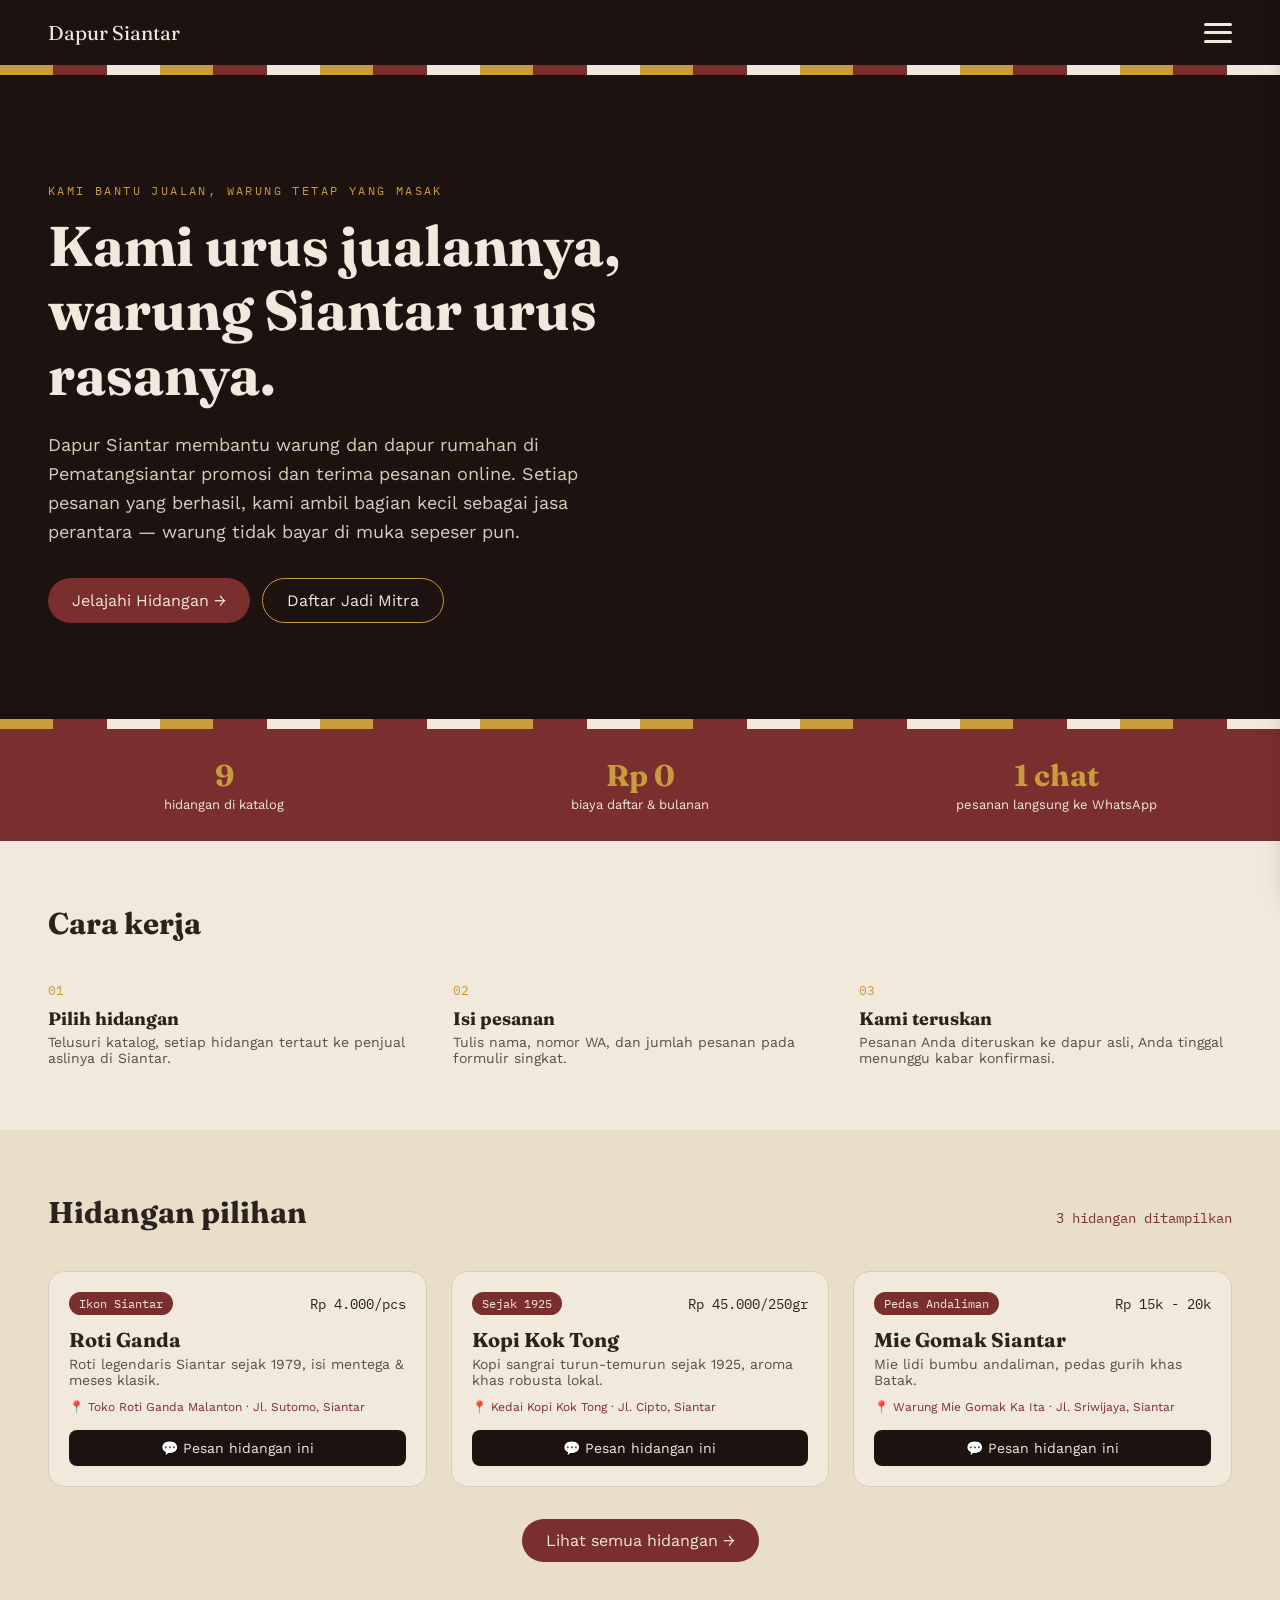
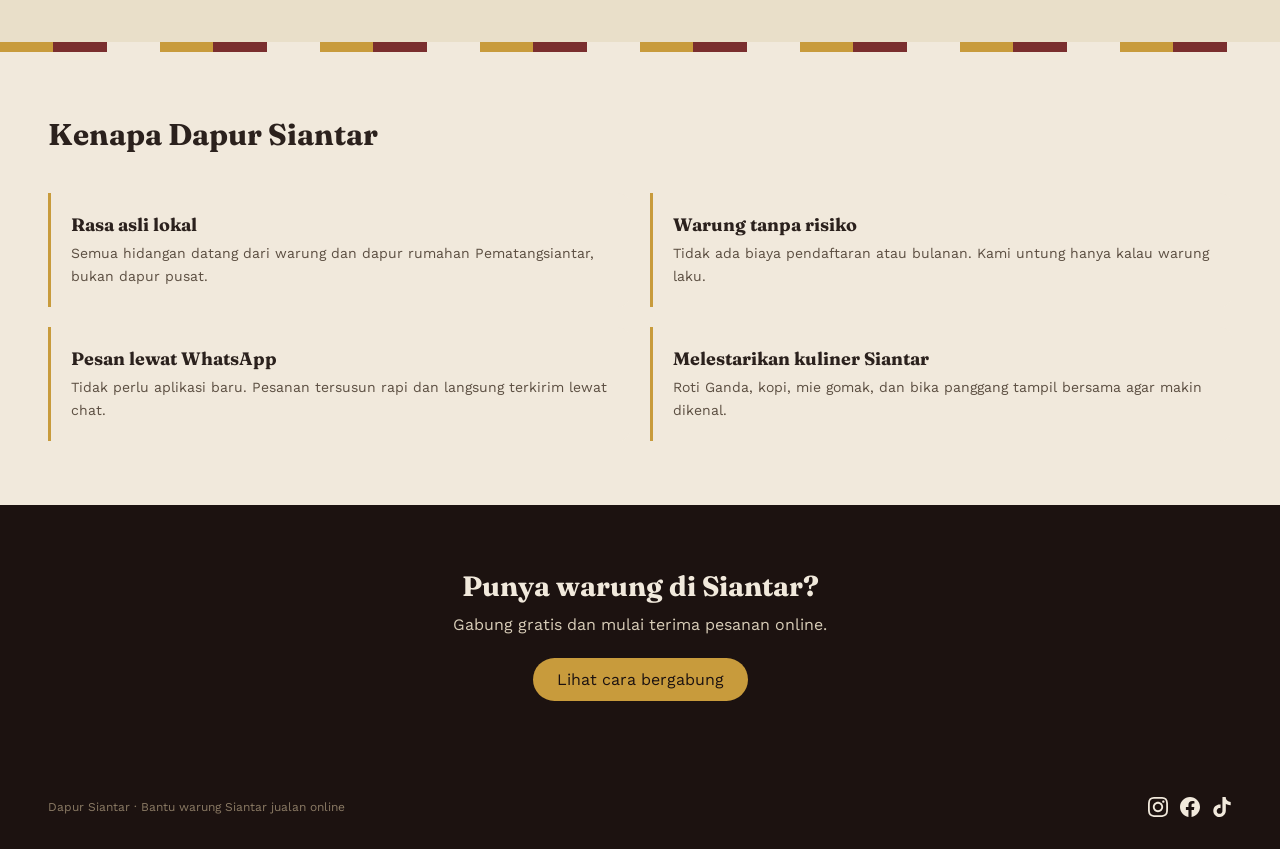
==== commit fc41ff59: "Update index.html" ====
--- a/index.html
+++ b/index.html
@@ -1,343 +1,32 @@
 <!DOCTYPE html>
-<html lang="id">
-<head>
-<meta charset="UTF-8" />
-<meta name="viewport" content="width=device-width, initial-scale=1.0" />
-<title>Dapur Siantar — Bantu Warung Siantar Jualan Online</title>
-<style>
-  @import url('https://fonts.googleapis.com/css2?family=Fraunces:ital,opsz,wght@0,9..144,400;0,9..144,600;1,9..144,500&family=Work+Sans:wght@400;500;600&family=IBM+Plex+Mono:wght@500&display=swap');
-
-  :root{
-    --bg-dark:#1C1210;
-    --maroon:#7A2E2E;
-    --gold:#C89B3C;
-    --cream:#F1E9DC;
-    --ink:#2B211D;
-    --katalog-bg:#e9dfc9;
-    --muted:#5c4f42;
-    --muted-2:#8a7a64;
-    --border:#d8cdb8;
-  }
-  *{box-sizing:border-box;}
-  html{scroll-behavior:smooth;}
-  body{margin:0;background:var(--cream);color:var(--ink);font-family:'Work Sans',sans-serif;}
-  .serif{font-family:'Fraunces',serif;}
-  .mono{font-family:'IBM Plex Mono',monospace;}
-  a{text-decoration:none;color:inherit;}
-  button{font-family:inherit;cursor:pointer;border:none;}
-  input,textarea{font-family:inherit;font-size:14px;}
-
-  /* Header & Nav Sticky */
-  header{
-    display:flex;
-    align-items:center;
-    justify-content:space-between;
-    padding:16px 24px;
-    background:var(--bg-dark);
-    position:sticky;
-    top:0;
-    z-index:100;
-  }
-  @media(min-width:640px){
-    header{padding:20px 48px;}
-  }
-  .brand{display:flex;align-items:center;gap:8px;color:var(--cream);font-size:20px;}
-
-  /* Hamburger Button */
-  .hamburger-btn {
-    display: flex;
-    flex-direction: column;
-    justify-content: space-between;
-    width: 28px;
-    height: 20px;
-    background: transparent;
-    padding: 0;
-    z-index: 101;
-    cursor: pointer;
-  }
-  .hamburger-btn span {
-    width: 100%;
-    height: 3px;
-    background: var(--cream);
-    border-radius: 2px;
-    transition: all 0.3s ease;
-  }
-
-  /* Side Drawer Navigation */
-  .nav-drawer-overlay {
-    position: fixed;
-    inset: 0;
-    background: rgba(0, 0, 0, 0.6);
-    z-index: 998;
-    opacity: 0;
-    pointer-events: none;
-    transition: opacity 0.3s ease;
-  }
-  .nav-drawer-overlay.active {
-    opacity: 1;
-    pointer-events: auto;
-  }
-
-  .nav-drawer {
-    position: fixed;
-    top: 0;
-    right: -300px;
-    width: 280px;
-    height: 100%;
-    background: var(--bg-dark);
-    z-index: 999;
-    padding: 80px 28px 32px;
-    display: flex;
-    flex-direction: column;
-    gap: 20px;
-    transition: right 0.3s ease;
-    box-shadow: -5px 0 25px rgba(0,0,0,0.5);
-    border-left: 1px solid rgba(200,155,60,0.2);
-  }
-  .nav-drawer.active {
-    right: 0;
-  }
-
-  .nav-link{
-    font-size: 16px;
-    color: #d8cdb8;
-    padding: 8px 0;
-    border-bottom: 1px solid rgba(216,205,184,0.1);
-    transition: color 0.2s;
-  }
-  .nav-link:hover { color: var(--gold); }
-
-  .btn-pill{
-    font-size: 14px;
-    padding: 12px 20px;
-    border-radius: 999px;
-    background: var(--gold);
-    color: var(--bg-dark);
-    text-align: center;
-    margin-top: 10px;
-    font-weight: 600;
-  }
-
-  /* Social Icons Styling untuk Footer */
-  .social-links {
-    display: flex;
-    align-items: center;
-    gap: 12px;
-  }
-  .social-icon {
-    color: var(--cream);
-    display: flex;
-    align-items: center;
-    justify-content: center;
-    transition: color 0.2s, transform 0.2s;
-  }
-  .social-icon:hover {
-    color: var(--gold);
-    transform: translateY(-2px);
-  }
-  .social-icon svg {
-    width: 20px;
-    height: 20px;
-    fill: currentColor;
-  }
-
-  /* weave */
-  .weave{display:flex;width:100%;height:10px;}
-  .weave.flip{transform:scaleY(-1);}
-  .weave span{flex:1;height:100%;}
-
-  section{padding:64px 24px;}
-  @media(min-width:640px){ section{padding:64px 48px;} }
-
-  /* Hero */
-  .hero{background:var(--bg-dark);color:var(--cream);padding-top:64px;padding-bottom:64px;}
-  @media(min-width:640px){ .hero{padding-top:96px;padding-bottom:96px;} }
-  .hero-inner{max-width:720px;}
-  .eyebrow{font-size:12px;letter-spacing:.2em;text-transform:uppercase;color:var(--gold);margin-bottom:16px;}
-  .hero h1{font-size:36px;line-height:1.15;margin:0 0 24px;}
-  @media(min-width:640px){ .hero h1{font-size:56px;} }
-  .hero p.lead{font-size:16px;max-width:560px;color:#d8cdb8;line-height:1.6;}
-  @media(min-width:640px){ .hero p.lead{font-size:18px;} }
-  .hero-ctas{display:flex;flex-wrap:wrap;gap:12px;margin-top:32px;}
-  .btn-maroon{display:inline-flex;align-items:center;gap:8px;padding:12px 24px;border-radius:999px;background:var(--maroon);color:var(--cream);}
-  .btn-outline{display:inline-flex;align-items:center;gap:8px;padding:12px 24px;border-radius:999px;border:1px solid var(--gold);color:var(--cream);background:transparent;}
-
-  /* Cara kerja */
-  h2.section-title{font-size:26px;margin:0 0 40px;}
-  @media(min-width:640px){ h2.section-title{font-size:30px;} }
-  .steps-grid{display:grid;grid-template-columns:1fr;gap:32px;}
-  @media(min-width:640px){ .steps-grid{grid-template-columns:repeat(3,1fr);} }
-  .step-n{font-size:13px;color:var(--gold);margin:0;}
-  .step-title{font-size:18px;margin:8px 0 4px;}
-  .step-body{font-size:14px;color:var(--muted);margin:0;}
-
-  /* Untuk penjual */
-  .seller-section{background:var(--bg-dark);color:var(--cream);}
-  .seller-eyebrow{display:flex;align-items:center;gap:8px;margin-bottom:12px;}
-  .seller-eyebrow p{font-size:12px;letter-spacing:.2em;text-transform:uppercase;color:var(--gold);margin:0;}
-  .seller-heading{font-size:26px;max-width:520px;margin:0 0 40px;}
-  @media(min-width:640px){ .seller-heading{font-size:30px;} }
-  .seller-grid{display:grid;grid-template-columns:1fr;gap:32px;margin-bottom:40px;}
-  @media(min-width:640px){ .seller-grid{grid-template-columns:repeat(3,1fr);} }
-  .seller-card-title{font-size:18px;margin:12px 0 4px;}
-  .seller-card-body{font-size:14px;color:#d8cdb8;margin:0;}
-  .btn-gold{display:inline-flex;align-items:center;gap:8px;padding:12px 24px;border-radius:999px;background:var(--gold);color:var(--bg-dark);}
-
-  /* Katalog */
-  .katalog-section{background:var(--katalog-bg);}
-  .katalog-head{display:flex;align-items:baseline;justify-content:space-between;flex-wrap:wrap;gap:8px;margin-bottom:40px;}
-  .katalog-count{font-size:14px;color:var(--maroon);margin:0;}
-  .card-grid{display:grid;grid-template-columns:1fr;gap:24px;}
-  @media(min-width:640px){ .card-grid{grid-template-columns:repeat(2,1fr);} }
-  @media(min-width:1024px){ .card-grid{grid-template-columns:repeat(3,1fr);} }
-  .card{background:var(--cream);border:1px solid var(--border);border-radius:16px;overflow:hidden;display:flex;flex-direction:column;}
-  .card-top{padding:20px 20px 0;display:flex;align-items:center;justify-content:space-between;gap:12px;}
-  .tag{font-size:12px;padding:4px 10px;border-radius:999px;background:var(--maroon);color:var(--cream);white-space:nowrap;}
-  .price{font-size:14px;text-align:right;white-space:nowrap;}
-  .card-body{padding:12px 20px 0;flex:1;}
-  .card-body h3{font-size:20px;margin:0 0 4px;}
-  .card-body p.desc{font-size:14px;color:var(--muted);margin:0;}
-  .seller-loc{margin-top:12px;display:flex;align-items:center;gap:4px;font-size:12px;color:var(--maroon);}
-  .card-btn{margin:20px;margin-top:16px;display:flex;align-items:center;justify-content:center;gap:8px;padding:10px;border-radius:8px;background:var(--bg-dark);color:var(--cream);font-size:14px;}
-
-  /* Tentang */
-  .about-section{background:var(--bg-dark);color:#d8cdb8;}
-  .about-inner{max-width:640px;}
-  .about-inner h2{font-size:24px;margin:0 0 12px;color:var(--cream);}
-  .about-inner p{font-size:14px;line-height:1.7;margin:0;}
-
-  footer{padding:32px 24px;font-size:12px;display:flex;align-items:center;justify-content:space-between;flex-wrap:wrap;gap:16px;background:var(--bg-dark);color:var(--muted-2);}
-  @media(min-width:640px){ footer{padding:32px 48px;} }
-
-  /* Modal */
-  .overlay{position:fixed;inset:0;z-index:1150;display:none;align-items:center;justify-content:center;padding:24px;background:rgba(28,18,16,.72);}
-  .overlay.open{display:flex;}
-  .modal{width:100%;max-width:420px;border-radius:16px;padding:24px;background:var(--cream);border:1px solid var(--gold);}
-  .modal-head{display:flex;align-items:flex-start;justify-content:space-between;margin-bottom:16px;}
-  .modal-eyebrow{font-size:12px;letter-spacing:.15em;text-transform:uppercase;color:var(--maroon);margin:0;}
-  .modal-title{font-size:20px;margin:2px 0;}
-  .modal-sub{font-size:14px;color:var(--maroon);margin:0;}
-  .close-btn{background:none;color:var(--maroon);font-size:18px;line-height:1;padding:4px;}
-  .field{margin-bottom:12px;}
-  .field label{font-size:12px;text-transform:uppercase;letter-spacing:.03em;display:block;margin-bottom:4px;}
-  .field input,.field textarea{width:100%;padding:8px 12px;border-radius:8px;border:1px solid var(--border);background:#fff;color:var(--ink);outline:none;}
-  .error-text{font-size:14px;color:var(--maroon);margin:8px 0;}
-  .submit-btn{width:100%;display:flex;align-items:center;justify-content:center;gap:8px;padding:12px;border-radius:8px;background:var(--maroon);color:var(--cream);font-weight:500;margin-top:8px;}
-  .submit-btn:disabled{opacity:.6;}
-  .modal-note{font-size:12px;text-align:center;color:var(--muted-2);margin-top:8px;}
-
-  /* Toast */
-  .toast{position:fixed;bottom:24px;left:50%;transform:translateX(-50%);padding:12px 20px;border-radius:999px;display:none;align-items:center;gap:8px;background:var(--bg-dark);color:var(--cream);z-index:1200;font-size:14px;}
-  .toast.open{display:flex;}
-</style>
-</head>
-<body>
-
-<script>
-  window.CONNECTOR_PHONE = "6283893870823"; 
-</script>
-
-<header>
-  <div class="brand"><span class="serif">Dapur Siantar</span></div>
-  
-  <!-- Tombol Hamburger -->
-  <button class="hamburger-btn" onclick="toggleMenu()" aria-label="Toggle Menu">
-    <span></span>
-    <span></span>
-    <span></span>
-  </button>
-</header>
-
-<!-- Overlay & Side Drawer Menu -->
+<html lang="id"><head><meta charset="UTF-8" /><meta name="viewport" content="width=device-width, initial-scale=1.0" />
+<title>Beranda — Dapur Siantar</title><link rel="stylesheet" href="style.css" /></head><body>
+<script>window.CONNECTOR_PHONE = "6283893870823";</script>
+<header><a href="index.html" class="brand"><span class="serif">Dapur Siantar</span></a>
+<button class="hamburger-btn" onclick="toggleMenu()" aria-label="Buka menu"><span></span><span></span><span></span></button></header>
 <div class="nav-drawer-overlay" id="nav-overlay" onclick="toggleMenu()"></div>
-<div class="nav-drawer" id="nav-drawer">
-  <a href="#" class="nav-link" onclick="toggleMenu()">Beranda</a>
-  <a href="#cara-kerja" class="nav-link" onclick="toggleMenu()">Cara Kerja</a>
-  <a href="#penjual" class="nav-link" onclick="toggleMenu()">Untuk Penjual</a>
-  <a href="#katalog" class="nav-link" onclick="toggleMenu()">Katalog Hidangan</a>
-  <a href="#tentang" class="nav-link" onclick="toggleMenu()">Tentang Dapur Siantar</a>
-  <a href="#medsos-footer" class="nav-link" onclick="toggleMenu()">Media Sosial Dapur Siantar</a>
-  <a href="#katalog" class="btn-pill mono" onclick="toggleMenu()">Lihat Katalog →</a>
-</div>
-
+<div class="nav-drawer" id="nav-drawer"><a href="index.html" class="nav-link current">Beranda</a><a href="katalog.html" class="nav-link">Katalog Hidangan</a><a href="untuk-penjual.html" class="nav-link">Untuk Penjual</a><a href="tentang.html" class="nav-link">Tentang & FAQ</a><a href="katalog.html" class="btn-pill mono">Lihat Katalog →</a></div>
 <div class="weave" id="weave1"></div>
-
-<section class="hero">
-  <div class="hero-inner">
-    <p class="eyebrow mono">Kami bantu jualan, warung tetap yang masak</p>
-    <h1 class="serif">Kami urus jualannya,<br />warung Siantar urus rasanya.</h1>
-    <p class="lead">Dapur Siantar membantu warung dan dapur rumahan di Pematangsiantar promosi dan terima pesanan online. Setiap pesanan yang berhasil, kami ambil bagian kecil sebagai jasa perantara — warung tidak bayar di muka sepeser pun.</p>
-    <div class="hero-ctas">
-      <a href="#katalog" class="btn-maroon">Jelajahi Hidangan →</a>
-      <a href="#penjual" class="btn-outline"> Daftar Jadi Mitra</a>
-    </div>
-  </div>
-</section>
-
-<div class="weave flip" id="weave2"></div>
-
-<section id="cara-kerja">
-  <h2 class="section-title serif">Cara kerja</h2>
-  <div class="steps-grid">
-    <div>
-      <p class="step-n mono">01</p>
-      <h3 class="step-title serif">Pilih hidangan</h3>
-      <p class="step-body">Telusuri katalog, setiap hidangan tertaut ke penjual aslinya di Siantar.</p>
-    </div>
-    <div>
-      <p class="step-n mono">02</p>
-      <h3 class="step-title serif">Isi pesanan</h3>
-      <p class="step-body">Tulis nama, nomor WA, dan jumlah pesanan pada formulir singkat.</p>
-    </div>
-    <div>
-      <p class="step-n mono">03</p>
-      <h3 class="step-title serif">Kami teruskan</h3>
-      <p class="step-body">Pesanan Anda diteruskan ke dapur asli, Anda tinggal menunggu kabar konfirmasi.</p>
-    </div>
-  </div>
-</section>
-
-<section id="penjual" class="seller-section">
-  <div class="seller-eyebrow">
-    <p class="mono">Untuk pemilik warung &amp; dapur rumahan</p>
-  </div>
-  <h2 class="seller-heading serif">Fokus masak. Urusan promosi dan pesanan, biar kami yang pegang.</h2>
-  <div class="seller-grid">
-    <div>
-      <h3 class="seller-card-title serif">Dipromosikan tanpa biaya di muka</h3>
-      <p class="seller-card-body">Warung Anda tampil di katalog dan konten media sosial kami — Anda tidak menanggung biaya iklan.</p>
-    </div>
-    <div>
-      <h3 class="seller-card-title serif">Pesanan langsung masuk rapi</h3>
-      <p class="seller-card-body">Kami yang menerima, menyusun, dan meneruskan pesanan ke warung Anda lewat WhatsApp.</p>
-    </div>
-    <div>
-      <h3 class="seller-card-title serif">Bayar hanya saat laku</h3>
-      <p class="seller-card-body">Tidak ada biaya pendaftaran atau bulanan. Kami hanya mengambil bagian kecil dari setiap pesanan yang benar-benar terjadi.</p>
-    </div>
-  </div>
-  <button class="btn-gold" onclick="openSellerModal()"> Daftarkan Warung Anda</button>
-</section>
-
-<div class="weave flip" id="weave3"></div>
-
-<section id="katalog" class="katalog-section">
-  <div class="katalog-head">
-    <h2 class="section-title serif" style="margin:0;">Katalog hidangan</h2>
-    <p class="katalog-count mono" id="katalog-count"></p>
-  </div>
-  <div class="card-grid" id="card-grid"></div>
-</section>
-
-<div class="weave" id="weave4"></div>
-
-<section id="tentang" class="about-section">
-  <div class="about-inner">
-    <h2 class="serif">Kami bukan dapurnya, kami tim jualannya.</h2>
-    <p>Dapur Siantar bekerja sama dengan warung, kedai, dan dapur rumahan asli Pematangsiantar untuk urusan promosi dan penerimaan pesanan online. Warung tidak perlu bayar di muka — kami mendapatkan penghasilan dari bagian kecil setiap pesanan yang berhasil kami bantu, jadi kami hanya untung kalau warung mitra juga laku.</p>
-  </div>
-</section>
-
+<section class="hero" style="background:var(--bg-dark);color:var(--cream)"><div class="hero-inner">
+<p class="eyebrow mono">Kami bantu jualan, warung tetap yang masak</p>
+<h1 class="serif">Kami urus jualannya,<br />warung Siantar urus rasanya.</h1>
+<p class="lead">Dapur Siantar membantu warung dan dapur rumahan di Pematangsiantar promosi dan terima pesanan online. Setiap pesanan yang berhasil, kami ambil bagian kecil sebagai jasa perantara — warung tidak bayar di muka sepeser pun.</p>
+<div class="hero-ctas"><a href="katalog.html" class="btn-maroon">Jelajahi Hidangan →</a><a href="untuk-penjual.html" class="btn-outline">Daftar Jadi Mitra</a></div></div></section>
+<div class="weave" id="weave2"></div>
+<div class="stats"><div><b id="stat-products">0</b><span>hidangan di katalog</span></div><div><b>Rp 0</b><span>biaya daftar &amp; bulanan</span></div><div><b>1 chat</b><span>pesanan langsung ke WhatsApp</span></div></div>
+<section id="cara-kerja"><h2 class="section-title serif">Cara kerja</h2><div class="steps-grid">
+<div><p class="step-n mono">01</p><h3 class="step-title serif">Pilih hidangan</h3><p class="step-body">Telusuri katalog, setiap hidangan tertaut ke penjual aslinya di Siantar.</p></div>
+<div><p class="step-n mono">02</p><h3 class="step-title serif">Isi pesanan</h3><p class="step-body">Tulis nama, nomor WA, dan jumlah pesanan pada formulir singkat.</p></div>
+<div><p class="step-n mono">03</p><h3 class="step-title serif">Kami teruskan</h3><p class="step-body">Pesanan Anda diteruskan ke dapur asli, Anda tinggal menunggu kabar konfirmasi.</p></div></div></section>
+<section class="katalog-section"><div class="katalog-head"><h2 class="section-title serif" style="margin:0;">Hidangan pilihan</h2><p class="katalog-count mono" id="katalog-count"></p></div>
+<div class="card-grid" id="card-grid" data-limit="3"></div><p class="center-link"><a href="katalog.html" class="btn-maroon">Lihat semua hidangan →</a></p></section>
+<div class="weave" id="weave3"></div>
+<section><h2 class="section-title serif">Kenapa Dapur Siantar</h2><div class="why-grid">
+<div class="why"><h3 class="serif">Rasa asli lokal</h3><p>Semua hidangan datang dari warung dan dapur rumahan Pematangsiantar, bukan dapur pusat.</p></div>
+<div class="why"><h3 class="serif">Warung tanpa risiko</h3><p>Tidak ada biaya pendaftaran atau bulanan. Kami untung hanya kalau warung laku.</p></div>
+<div class="why"><h3 class="serif">Pesan lewat WhatsApp</h3><p>Tidak perlu aplikasi baru. Pesanan tersusun rapi dan langsung terkirim lewat chat.</p></div>
+<div class="why"><h3 class="serif">Melestarikan kuliner Siantar</h3><p>Roti Ganda, kopi, mie gomak, dan bika panggang tampil bersama agar makin dikenal.</p></div></div></section>
+<section class="seller-section" style="text-align:center"><h2 class="serif" style="font-size:28px;margin:0 0 12px">Punya warung di Siantar?</h2><p style="color:#d8cdb8;margin:0 0 24px">Gabung gratis dan mulai terima pesanan online.</p><a href="untuk-penjual.html" class="btn-gold">Lihat cara bergabung</a></section>
 <!-- Footer dengan ID untuk scroll target -->
 <footer id="medsos-footer">
   <span>Dapur Siantar &middot; Bantu warung Siantar jualan online</span>
@@ -356,7 +45,6 @@
     </a>
   </div>
 </footer>
-
 <!-- ORDER MODAL -->
 <div class="overlay" id="order-overlay" onclick="if(event.target===this) closeOrderModal(false)">
   <div class="modal" onclick="event.stopPropagation()">
@@ -429,172 +117,6 @@
 <div class="toast" id="toast">
   <span>✅</span><span id="toast-text"></span>
 </div>
-
-<script>
-  function toggleMenu() {
-    const drawer = document.getElementById("nav-drawer");
-    const overlay = document.getElementById("nav-overlay");
-    drawer.classList.toggle("active");
-    overlay.classList.toggle("active");
-  }
-
-  const products = [
-    { id: 1, name: "Roti Ganda", seller: "Toko Roti Ganda Malanton", area: "Jl. Sutomo, Siantar", price: "Rp 4.000/pcs", desc: "Roti legendaris Siantar sejak 1979, isi mentega & meses klasik.", tag: "Ikon Siantar" },
-    { id: 2, name: "Kopi Kok Tong", seller: "Kedai Kopi Kok Tong", area: "Jl. Cipto, Siantar", price: "Rp 45.000/250gr", desc: "Kopi sangrai turun-temurun sejak 1925, aroma khas robusta lokal.", tag: "Sejak 1925" },
-    { id: 3, name: "Mie Gomak Siantar", seller: "Warung Mie Gomak Ka Ita", area: "Jl. Sriwijaya, Siantar", price: "Rp 15k - 20k", desc: "Mie lidi bumbu andaliman, pedas gurih khas Batak.", tag: "Pedas Andaliman" },
-    { id: 4, name: "Nasi Lauk Gulai Siantar", seller: "Rumah Makan Bu Hikmah", area: "Jl. Sriwijaya, Siantar", price: "Rp 35k - 40k", desc: "Spesialisasi nasi gulai. Lauk besar, rasa autentik Siantar,", tag: "Nasi Gulai" },
-    { id: 5, name: "Gulai Ayam Rempah", seller: "Rumah Makan Boru Siantar", area: "Jl. Asahan, Siantar", price: "Rp 28.000/porsi", desc: "Gulai rempah kental, resep keluarga tiga generasi.", tag: "Resep Keluarga" },
-    { id: 6, name: "Bika Panggang Siantar", seller: "Toko Kue Siantar Manis", area: "Jl. Diponegoro, Siantar", price: "Rp 25.000/loyang", desc: "Bika gula aren panggang, tekstur lembut aroma pandan.", tag: "Tahan 3 Hari" },
-  ];
-
-  let activeProduct = null;
-  let toastTimer = null;
-
-  function renderWeave(el){
-    let html = "";
-    for(let i=0;i<24;i++){
-      const color = i%3===0 ? "var(--gold)" : i%3===1 ? "var(--maroon)" : "var(--cream)";
-      html += `<span style="background:${color}"></span>`;
-    }
-    el.innerHTML = html;
-  }
-  ["weave1","weave2","weave3","weave4"].forEach(id => renderWeave(document.getElementById(id)));
-
-  function renderCatalog(){
-    const grid = document.getElementById("card-grid");
-    document.getElementById("katalog-count").textContent = products.length + " penjual terhubung";
-    grid.innerHTML = products.map(p => `
-      <div class="card">
-        <div class="card-top">
-          <span class="tag mono">${p.tag}</span>
-          <span class="price mono">${p.price}</span>
-        </div>
-        <div class="card-body">
-          <h3 class="serif">${p.name}</h3>
-          <p class="desc">${p.desc}</p>
-          <div class="seller-loc">📍 ${p.seller} &middot; ${p.area}</div>
-        </div>
-        <button class="card-btn" onclick="openOrderModal(${p.id})">💬 Pesan hidangan ini</button>
-      </div>
-    `).join("");
-  }
-  renderCatalog();
-
-  function openOrderModal(id){
-    activeProduct = products.find(p => p.id === id);
-    document.getElementById("order-product-name").textContent = activeProduct.name;
-    document.getElementById("order-product-seller").textContent = activeProduct.seller;
-    document.getElementById("order-form").reset();
-    document.getElementById("order-qty").value = 1;
-    document.getElementById("order-error").style.display = "none";
-    document.getElementById("order-overlay").classList.add("open");
-  }
-  function closeOrderModal(){
-    document.getElementById("order-overlay").classList.remove("open");
-  }
-
-  async function submitOrder(e){
-    e.preventDefault();
-    const name = document.getElementById("order-name").value.trim();
-    const phone = document.getElementById("order-phone").value.trim();
-    const qty = document.getElementById("order-qty").value;
-    const note = document.getElementById("order-note").value.trim();
-    const errorEl = document.getElementById("order-error");
-
-    if(!name || !phone){
-      errorEl.textContent = "Nama dan nomor WhatsApp wajib diisi.";
-      errorEl.style.display = "block";
-      return;
-    }
-    errorEl.style.display = "none";
-
-    const btn = document.getElementById("order-submit-btn");
-    btn.disabled = true;
-    btn.textContent = "Menyiapkan pesan...";
-
-    const order = { product: activeProduct.name, seller: activeProduct.seller, buyer: name, phone, qty, note, time: new Date().toISOString() };
-    try{
-      if(window.storage){
-        await window.storage.set(`orders:${Date.now()}`, JSON.stringify(order), true);
-      }
-    }catch(err){
-      console.error("Gagal menyimpan catatan pesanan:", err);
-    }
-
-    const msg = encodeURIComponent(
-      `Halo, saya ${name} ingin pesan:\n\n` +
-      `Menu: ${activeProduct.name} (${activeProduct.seller})\n` +
-      `Jumlah: ${qty}\n` +
-      `Catatan: ${note || "-"}\n` +
-      `No. WA saya: ${phone}`
-    );
-    window.open(`https://wa.me/${window.CONNECTOR_PHONE}?text=${msg}`, "_blank");
-
-    btn.disabled = false;
-    btn.textContent = "Lanjut ke WhatsApp";
-    closeOrderModal();
-    showToast("Pesanan disiapkan — lanjutkan di WhatsApp");
-  }
-
-  function openSellerModal(){
-    document.getElementById("seller-form").reset();
-    document.getElementById("seller-error").style.display = "none";
-    document.getElementById("seller-overlay").classList.add("open");
-  }
-  function closeSellerModal(){
-    document.getElementById("seller-overlay").classList.remove("open");
-  }
-
-  async function submitSeller(e){
-    e.preventDefault();
-    const shop = document.getElementById("seller-shop").value.trim();
-    const owner = document.getElementById("seller-owner").value.trim();
-    const phone = document.getElementById("seller-phone").value.trim();
-    const menu = document.getElementById("seller-menu").value.trim();
-    const errorEl = document.getElementById("seller-error");
-
-    if(!shop || !phone){
-      errorEl.textContent = "Nama warung dan nomor WhatsApp wajib diisi.";
-      errorEl.style.display = "block";
-      return;
-    }
-    errorEl.style.display = "none";
-
-    const btn = document.getElementById("seller-submit-btn");
-    btn.disabled = true;
-    btn.textContent = "Menyiapkan pesan...";
-
-    const seller = { shop, owner, phone, menu, time: new Date().toISOString() };
-    try{
-      if(window.storage){
-        await window.storage.set(`sellers:${Date.now()}`, JSON.stringify(seller), true);
-      }
-    }catch(err){
-      console.error("Gagal menyimpan data mitra:", err);
-    }
-
-    const msg = encodeURIComponent(
-      `Halo, saya ingin daftar sebagai mitra penjual Dapur Siantar.\n\n` +
-      `Nama warung: ${shop}\n` +
-      `Nama pemilik: ${owner}\n` +
-      `Menu andalan: ${menu || "-"}\n` +
-      `No. WA: ${phone}`
-    );
-    window.open(`https://wa.me/${window.CONNECTOR_PHONE}?text=${msg}`, "_blank");
-
-    btn.disabled = false;
-    btn.textContent = "Kirim pendaftaran";
-    closeSellerModal();
-    showToast("Pendaftaran dikirim — lanjutkan di WhatsApp");
-  }
-
-  function showToast(text){
-    const toast = document.getElementById("toast");
-    document.getElementById("toast-text").textContent = text;
-    toast.classList.add("open");
-    clearTimeout(toastTimer);
-    toastTimer = setTimeout(() => toast.classList.remove("open"), 4000);
-  }
-</script>
-</body>
-</html>
+<div class="toast" id="toast"><span>✅</span><span id="toast-text"></span></div>
+<script src="script.js"></script>
+</body></html>
--- a/style.css
+++ b/style.css
@@ -0,0 +1,257 @@
+@import url('https://fonts.googleapis.com/css2?family=Fraunces:ital,opsz,wght@0,9..144,400;0,9..144,600;1,9..144,500&family=Work+Sans:wght@400;500;600&family=IBM+Plex+Mono:wght@500&display=swap');
+
+:root{
+  --bg-dark:#1C1210;
+  --maroon:#7A2E2E;
+  --gold:#C89B3C;
+  --cream:#F1E9DC;
+  --ink:#2B211D;
+  --katalog-bg:#e9dfc9;
+  --muted:#5c4f42;
+  --muted-2:#8a7a64;
+  --border:#d8cdb8;
+}
+*{box-sizing:border-box;}
+html{scroll-behavior:smooth;}
+body{margin:0;background:var(--cream);color:var(--ink);font-family:'Work Sans',sans-serif;}
+.serif{font-family:'Fraunces',serif;}
+.mono{font-family:'IBM Plex Mono',monospace;}
+a{text-decoration:none;color:inherit;}
+button{font-family:inherit;cursor:pointer;border:none;}
+input,textarea{font-family:inherit;font-size:14px;}
+
+/* Header & Nav Sticky */
+header{
+  display:flex;
+  align-items:center;
+  justify-content:space-between;
+  padding:16px 24px;
+  background:var(--bg-dark);
+  position:sticky;
+  top:0;
+  z-index:100;
+}
+@media(min-width:640px){
+  header{padding:20px 48px;}
+}
+.brand{display:flex;align-items:center;gap:8px;color:var(--cream);font-size:20px;}
+
+/* Hamburger Button */
+.hamburger-btn {
+  display: flex;
+  flex-direction: column;
+  justify-content: space-between;
+  width: 28px;
+  height: 20px;
+  background: transparent;
+  padding: 0;
+  z-index: 101;
+  cursor: pointer;
+}
+.hamburger-btn span {
+  width: 100%;
+  height: 3px;
+  background: var(--cream);
+  border-radius: 2px;
+  transition: all 0.3s ease;
+}
+
+/* Side Drawer Navigation */
+.nav-drawer-overlay {
+  position: fixed;
+  inset: 0;
+  background: rgba(0, 0, 0, 0.6);
+  z-index: 998;
+  opacity: 0;
+  pointer-events: none;
+  transition: opacity 0.3s ease;
+}
+.nav-drawer-overlay.active {
+  opacity: 1;
+  pointer-events: auto;
+}
+
+.nav-drawer {
+  position: fixed;
+  top: 0;
+  right: -300px;
+  width: 280px;
+  height: 100%;
+  background: var(--bg-dark);
+  z-index: 999;
+  padding: 80px 28px 32px;
+  display: flex;
+  flex-direction: column;
+  gap: 20px;
+  transition: right 0.3s ease;
+  box-shadow: -5px 0 25px rgba(0,0,0,0.5);
+  border-left: 1px solid rgba(200,155,60,0.2);
+}
+.nav-drawer.active {
+  right: 0;
+}
+
+.nav-link{
+  font-size: 16px;
+  color: #d8cdb8;
+  padding: 8px 0;
+  border-bottom: 1px solid rgba(216,205,184,0.1);
+  transition: color 0.2s;
+}
+.nav-link:hover { color: var(--gold); }
+
+.btn-pill{
+  font-size: 14px;
+  padding: 12px 20px;
+  border-radius: 999px;
+  background: var(--gold);
+  color: var(--bg-dark);
+  text-align: center;
+  margin-top: 10px;
+  font-weight: 600;
+}
+
+/* Social Icons Styling untuk Footer */
+.social-links {
+  display: flex;
+  align-items: center;
+  gap: 12px;
+}
+.social-icon {
+  color: var(--cream);
+  display: flex;
+  align-items: center;
+  justify-content: center;
+  transition: color 0.2s, transform 0.2s;
+}
+.social-icon:hover {
+  color: var(--gold);
+  transform: translateY(-2px);
+}
+.social-icon svg {
+  width: 20px;
+  height: 20px;
+  fill: currentColor;
+}
+
+/* weave */
+.weave{display:flex;width:100%;height:10px;}
+.weave.flip{transform:scaleY(-1);}
+.weave span{flex:1;height:100%;}
+
+section{padding:64px 24px;}
+@media(min-width:640px){ section{padding:64px 48px;} }
+
+/* Hero */
+.hero{background:var(--bg-dark);color:var(--cream);padding-top:64px;padding-bottom:64px;}
+@media(min-width:640px){ .hero{padding-top:96px;padding-bottom:96px;} }
+.hero-inner{max-width:720px;}
+.eyebrow{font-size:12px;letter-spacing:.2em;text-transform:uppercase;color:var(--gold);margin-bottom:16px;}
+.hero h1{font-size:36px;line-height:1.15;margin:0 0 24px;}
+@media(min-width:640px){ .hero h1{font-size:56px;} }
+.hero p.lead{font-size:16px;max-width:560px;color:#d8cdb8;line-height:1.6;}
+@media(min-width:640px){ .hero p.lead{font-size:18px;} }
+.hero-ctas{display:flex;flex-wrap:wrap;gap:12px;margin-top:32px;}
+.btn-maroon{display:inline-flex;align-items:center;gap:8px;padding:12px 24px;border-radius:999px;background:var(--maroon);color:var(--cream);}
+.btn-outline{display:inline-flex;align-items:center;gap:8px;padding:12px 24px;border-radius:999px;border:1px solid var(--gold);color:var(--cream);background:transparent;}
+
+/* Cara kerja */
+h2.section-title{font-size:26px;margin:0 0 40px;}
+@media(min-width:640px){ h2.section-title{font-size:30px;} }
+.steps-grid{display:grid;grid-template-columns:1fr;gap:32px;}
+@media(min-width:640px){ .steps-grid{grid-template-columns:repeat(3,1fr);} }
+.step-n{font-size:13px;color:var(--gold);margin:0;}
+.step-title{font-size:18px;margin:8px 0 4px;}
+.step-body{font-size:14px;color:var(--muted);margin:0;}
+
+/* Untuk penjual */
+.seller-section{background:var(--bg-dark);color:var(--cream);}
+.seller-eyebrow{display:flex;align-items:center;gap:8px;margin-bottom:12px;}
+.seller-eyebrow p{font-size:12px;letter-spacing:.2em;text-transform:uppercase;color:var(--gold);margin:0;}
+.seller-heading{font-size:26px;max-width:520px;margin:0 0 40px;}
+@media(min-width:640px){ .seller-heading{font-size:30px;} }
+.seller-grid{display:grid;grid-template-columns:1fr;gap:32px;margin-bottom:40px;}
+@media(min-width:640px){ .seller-grid{grid-template-columns:repeat(3,1fr);} }
+.seller-card-title{font-size:18px;margin:12px 0 4px;}
+.seller-card-body{font-size:14px;color:#d8cdb8;margin:0;}
+.btn-gold{display:inline-flex;align-items:center;gap:8px;padding:12px 24px;border-radius:999px;background:var(--gold);color:var(--bg-dark);}
+
+/* Katalog */
+.katalog-section{background:var(--katalog-bg);}
+.katalog-head{display:flex;align-items:baseline;justify-content:space-between;flex-wrap:wrap;gap:8px;margin-bottom:40px;}
+.katalog-count{font-size:14px;color:var(--maroon);margin:0;}
+.card-grid{display:grid;grid-template-columns:1fr;gap:24px;}
+@media(min-width:640px){ .card-grid{grid-template-columns:repeat(2,1fr);} }
+@media(min-width:1024px){ .card-grid{grid-template-columns:repeat(3,1fr);} }
+.card{background:var(--cream);border:1px solid var(--border);border-radius:16px;overflow:hidden;display:flex;flex-direction:column;}
+.card-top{padding:20px 20px 0;display:flex;align-items:center;justify-content:space-between;gap:12px;}
+.tag{font-size:12px;padding:4px 10px;border-radius:999px;background:var(--maroon);color:var(--cream);white-space:nowrap;}
+.price{font-size:14px;text-align:right;white-space:nowrap;}
+.card-body{padding:12px 20px 0;flex:1;}
+.card-body h3{font-size:20px;margin:0 0 4px;}
+.card-body p.desc{font-size:14px;color:var(--muted);margin:0;}
+.seller-loc{margin-top:12px;display:flex;align-items:center;gap:4px;font-size:12px;color:var(--maroon);}
+.card-btn{margin:20px;margin-top:16px;display:flex;align-items:center;justify-content:center;gap:8px;padding:10px;border-radius:8px;background:var(--bg-dark);color:var(--cream);font-size:14px;}
+
+/* Tentang */
+.about-section{background:var(--bg-dark);color:#d8cdb8;}
+.about-inner{max-width:640px;}
+.about-inner h2{font-size:24px;margin:0 0 12px;color:var(--cream);}
+.about-inner p{font-size:14px;line-height:1.7;margin:0;}
+
+footer{padding:32px 24px;font-size:12px;display:flex;align-items:center;justify-content:space-between;flex-wrap:wrap;gap:16px;background:var(--bg-dark);color:var(--muted-2);}
+@media(min-width:640px){ footer{padding:32px 48px;} }
+
+/* Modal */
+.overlay{position:fixed;inset:0;z-index:1150;display:none;align-items:center;justify-content:center;padding:24px;background:rgba(28,18,16,.72);}
+.overlay.open{display:flex;}
+.modal{width:100%;max-width:420px;border-radius:16px;padding:24px;background:var(--cream);border:1px solid var(--gold);}
+.modal-head{display:flex;align-items:flex-start;justify-content:space-between;margin-bottom:16px;}
+.modal-eyebrow{font-size:12px;letter-spacing:.15em;text-transform:uppercase;color:var(--maroon);margin:0;}
+.modal-title{font-size:20px;margin:2px 0;}
+.modal-sub{font-size:14px;color:var(--maroon);margin:0;}
+.close-btn{background:none;color:var(--maroon);font-size:18px;line-height:1;padding:4px;}
+.field{margin-bottom:12px;}
+.field label{font-size:12px;text-transform:uppercase;letter-spacing:.03em;display:block;margin-bottom:4px;}
+.field input,.field textarea{width:100%;padding:8px 12px;border-radius:8px;border:1px solid var(--border);background:#fff;color:var(--ink);outline:none;}
+.error-text{font-size:14px;color:var(--maroon);margin:8px 0;}
+.submit-btn{width:100%;display:flex;align-items:center;justify-content:center;gap:8px;padding:12px;border-radius:8px;background:var(--maroon);color:var(--cream);font-weight:500;margin-top:8px;}
+.submit-btn:disabled{opacity:.6;}
+.modal-note{font-size:12px;text-align:center;color:var(--muted-2);margin-top:8px;}
+
+/* Toast */
+.toast{position:fixed;bottom:24px;left:50%;transform:translateX(-50%);padding:12px 20px;border-radius:999px;display:none;align-items:center;gap:8px;background:var(--bg-dark);color:var(--cream);z-index:1200;font-size:14px;}
+.toast.open{display:flex;}
+
+/* ===== Tambahan multi-halaman ===== */
+.nav-link.current{color:var(--gold);}
+.page-hero{background:var(--bg-dark);color:var(--cream);padding:56px 24px;}
+@media(min-width:640px){.page-hero{padding:72px 48px;}}
+.page-hero h1{font-size:34px;margin:0 0 12px;line-height:1.15;}
+@media(min-width:640px){.page-hero h1{font-size:46px;}}
+.page-hero p{max-width:560px;color:#d8cdb8;line-height:1.6;margin:0;}
+.stats{display:grid;grid-template-columns:repeat(3,1fr);gap:16px;background:var(--maroon);color:var(--cream);padding:28px 24px;text-align:center;}
+.stats b{display:block;font-size:30px;font-family:'Fraunces',serif;color:var(--gold);}
+.stats span{font-size:13px;}
+.why-grid{display:grid;grid-template-columns:1fr;gap:20px;}
+@media(min-width:640px){.why-grid{grid-template-columns:repeat(2,1fr);}}
+.why{padding:20px;border-left:3px solid var(--gold);background:var(--cream);border-radius:0 12px 12px 0;}
+.why h3{margin:0 0 6px;font-size:18px;}.why p{margin:0;font-size:14px;color:var(--muted);line-height:1.6;}
+.center-link{text-align:center;margin-top:32px;}
+.toolbar{display:flex;flex-wrap:wrap;gap:12px;margin-bottom:24px;}
+.toolbar input,.toolbar select{padding:10px 14px;border-radius:999px;border:1px solid var(--border);background:#fff;color:var(--ink);outline:none;}
+.toolbar input{flex:1;min-width:200px;}
+.chips{display:flex;flex-wrap:wrap;gap:8px;margin-bottom:24px;}
+.chip{padding:8px 16px;border-radius:999px;background:var(--cream);border:1px solid var(--border);font-size:13px;color:var(--ink);}
+.chip.active{background:var(--maroon);color:var(--cream);border-color:var(--maroon);}
+.empty{grid-column:1/-1;text-align:center;padding:40px 0;color:var(--muted);}
+.story{max-width:680px;}
+.story h2{margin:0 0 12px;font-size:24px;}.story p{line-height:1.75;font-size:15px;color:var(--muted);margin:0 0 16px;}
+.timeline{border-left:2px solid var(--gold);margin:0;padding:0 0 0 20px;max-width:640px;}
+.timeline li{list-style:none;margin-bottom:24px;position:relative;}
+.timeline li::before{content:"";position:absolute;left:-27px;top:6px;width:12px;height:12px;border-radius:50%;background:var(--maroon);border:2px solid var(--cream);}
+.timeline h3{margin:0 0 4px;font-size:17px;}.timeline p{margin:0;font-size:14px;color:var(--muted);}
+details{background:var(--cream);border:1px solid var(--border);border-radius:12px;padding:16px 20px;margin-bottom:12px;max-width:720px;}
+summary{cursor:pointer;font-weight:600;}details p{margin:12px 0 0;font-size:14px;line-height:1.65;color:var(--muted);}
+.faq-wrap{background:var(--katalog-bg);}
+:focus-visible{outline:2px solid var(--gold);outline-offset:2px;}
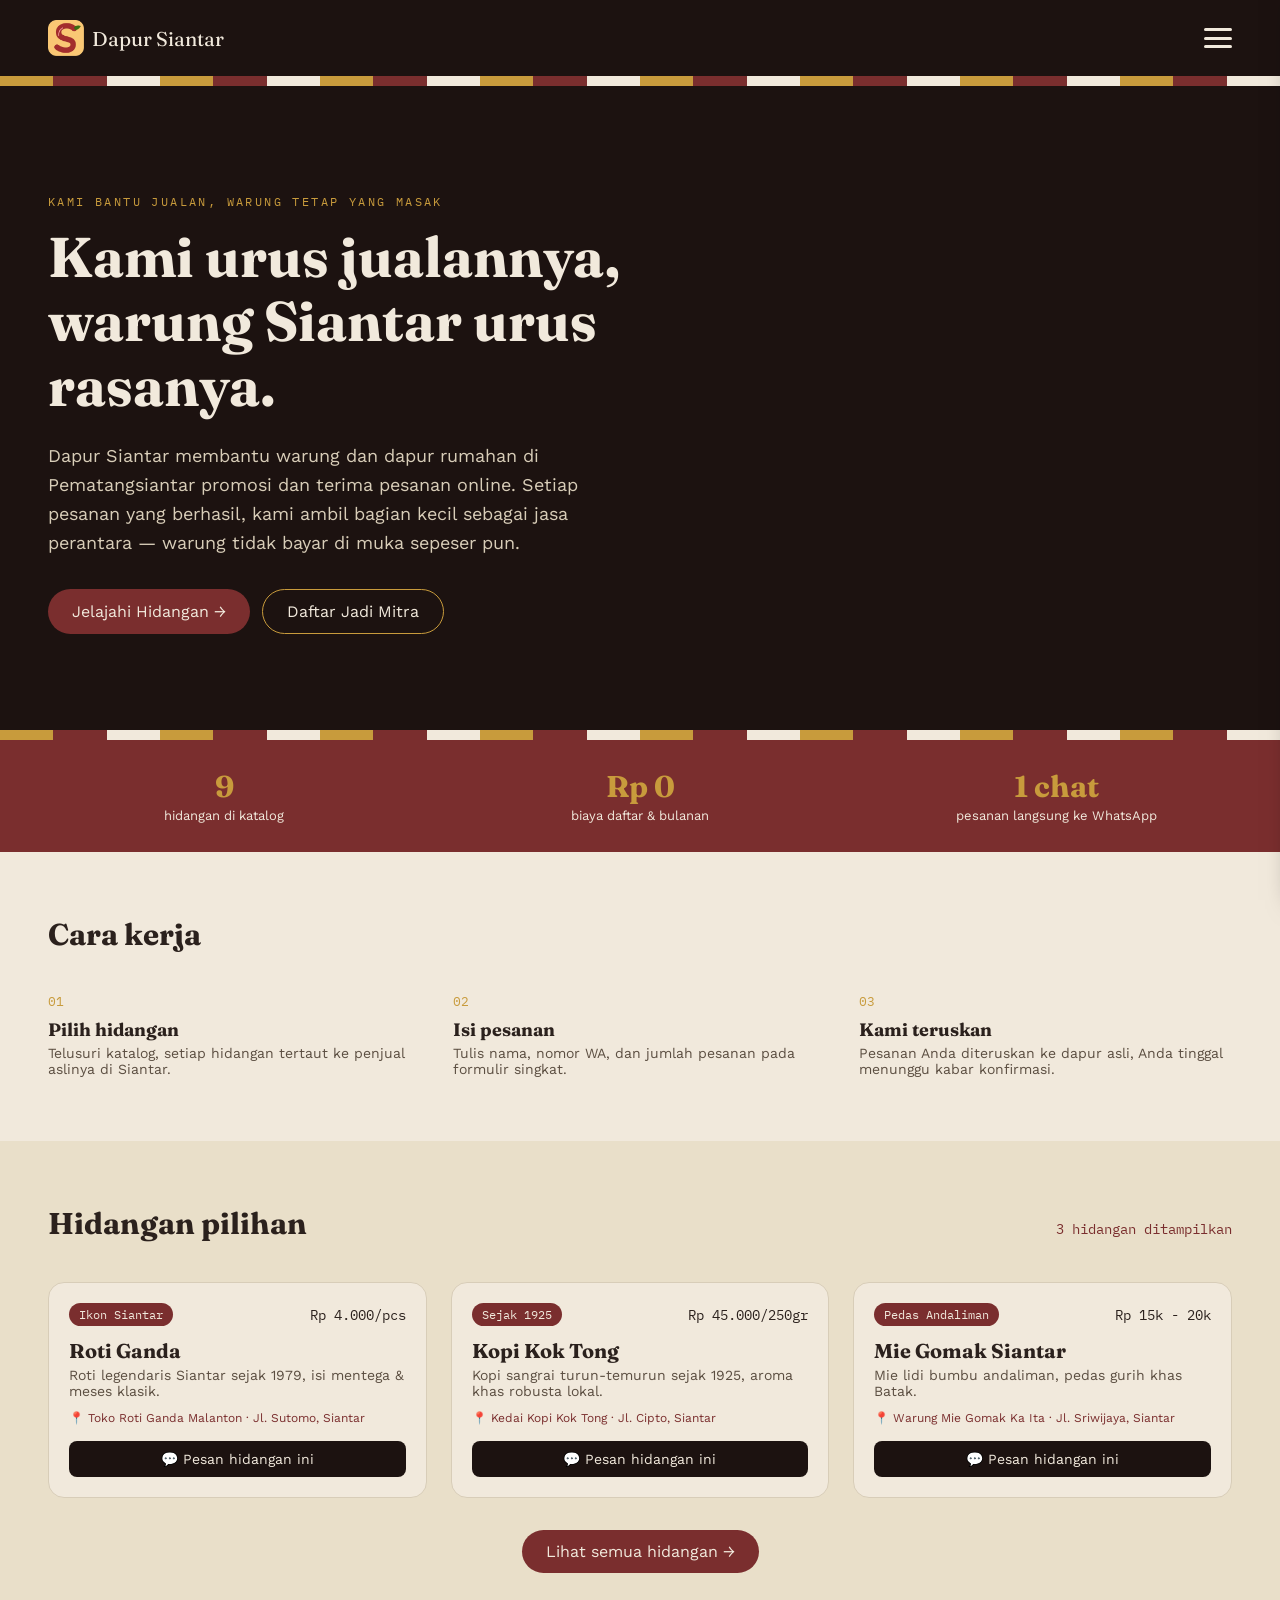
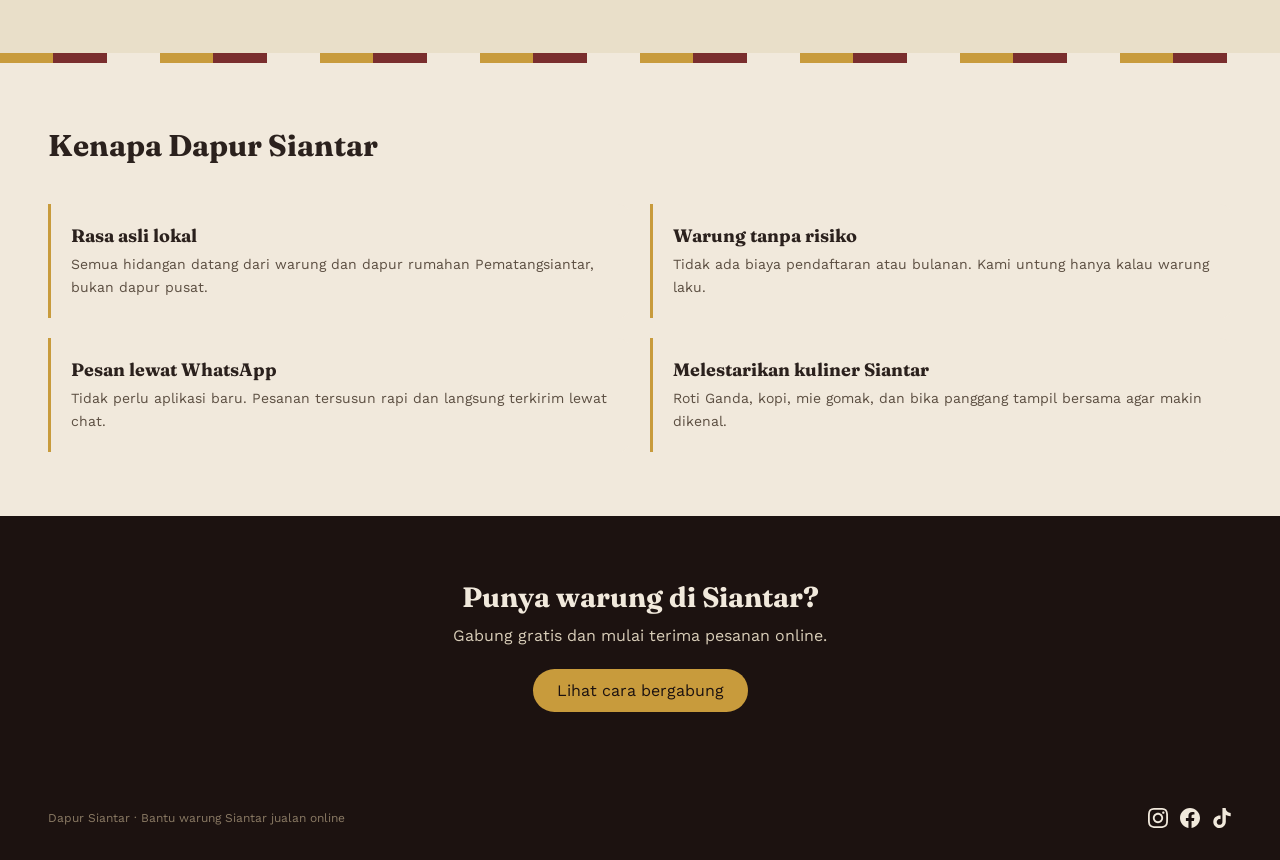
==== commit 9eba3d5e: "Add files via upload" ====
--- a/index.html
+++ b/index.html
@@ -1,11 +1,11 @@
 <!DOCTYPE html>
 <html lang="id"><head><meta charset="UTF-8" /><meta name="viewport" content="width=device-width, initial-scale=1.0" />
-<title>Beranda — Dapur Siantar</title><link rel="stylesheet" href="style.css" /></head><body>
+<title>Beranda — Dapur Siantar</title><link rel="icon" type="image/png" href="favicon.png" /><link rel="stylesheet" href="style.css" /></head><body>
 <script>window.CONNECTOR_PHONE = "6283893870823";</script>
-<header><a href="index.html" class="brand"><span class="serif">Dapur Siantar</span></a>
+<header><a href="index.html" class="brand"><img src="logo.png" alt="Logo Dapur Siantar" /><span class="serif">Dapur Siantar</span></a>
 <button class="hamburger-btn" onclick="toggleMenu()" aria-label="Buka menu"><span></span><span></span><span></span></button></header>
 <div class="nav-drawer-overlay" id="nav-overlay" onclick="toggleMenu()"></div>
-<div class="nav-drawer" id="nav-drawer"><a href="index.html" class="nav-link current">Beranda</a><a href="katalog.html" class="nav-link">Katalog Hidangan</a><a href="untuk-penjual.html" class="nav-link">Untuk Penjual</a><a href="tentang.html" class="nav-link">Tentang & FAQ</a><a href="katalog.html" class="btn-pill mono">Lihat Katalog →</a></div>
+<div class="nav-drawer" id="nav-drawer"><a href="index.html" class="nav-link current">Beranda</a><a href="katalog.html" class="nav-link">Katalog Hidangan</a><a href="untuk-penjual.html" class="nav-link">Untuk Penjual</a><a href="tentang.html" class="nav-link">Tentang & FAQ</a><a href="tim.html" target="_blank" rel="noopener" class="nav-link">Tim Kami ↗</a><a href="galeri.html" target="_blank" rel="noopener" class="nav-link">Galeri ↗</a><a href="katalog.html" class="btn-pill mono">Lihat Katalog →</a></div>
 <div class="weave" id="weave1"></div>
 <section class="hero" style="background:var(--bg-dark);color:var(--cream)"><div class="hero-inner">
 <p class="eyebrow mono">Kami bantu jualan, warung tetap yang masak</p>
@@ -119,4 +119,4 @@
 </div>
 <div class="toast" id="toast"><span>✅</span><span id="toast-text"></span></div>
 <script src="script.js"></script>
-</body></html>
+</body></html>
--- a/style.css
+++ b/style.css
@@ -255,3 +255,5 @@
 summary{cursor:pointer;font-weight:600;}details p{margin:12px 0 0;font-size:14px;line-height:1.65;color:var(--muted);}
 .faq-wrap{background:var(--katalog-bg);}
 :focus-visible{outline:2px solid var(--gold);outline-offset:2px;}
+
+.brand img{height:36px;width:auto;display:block;}
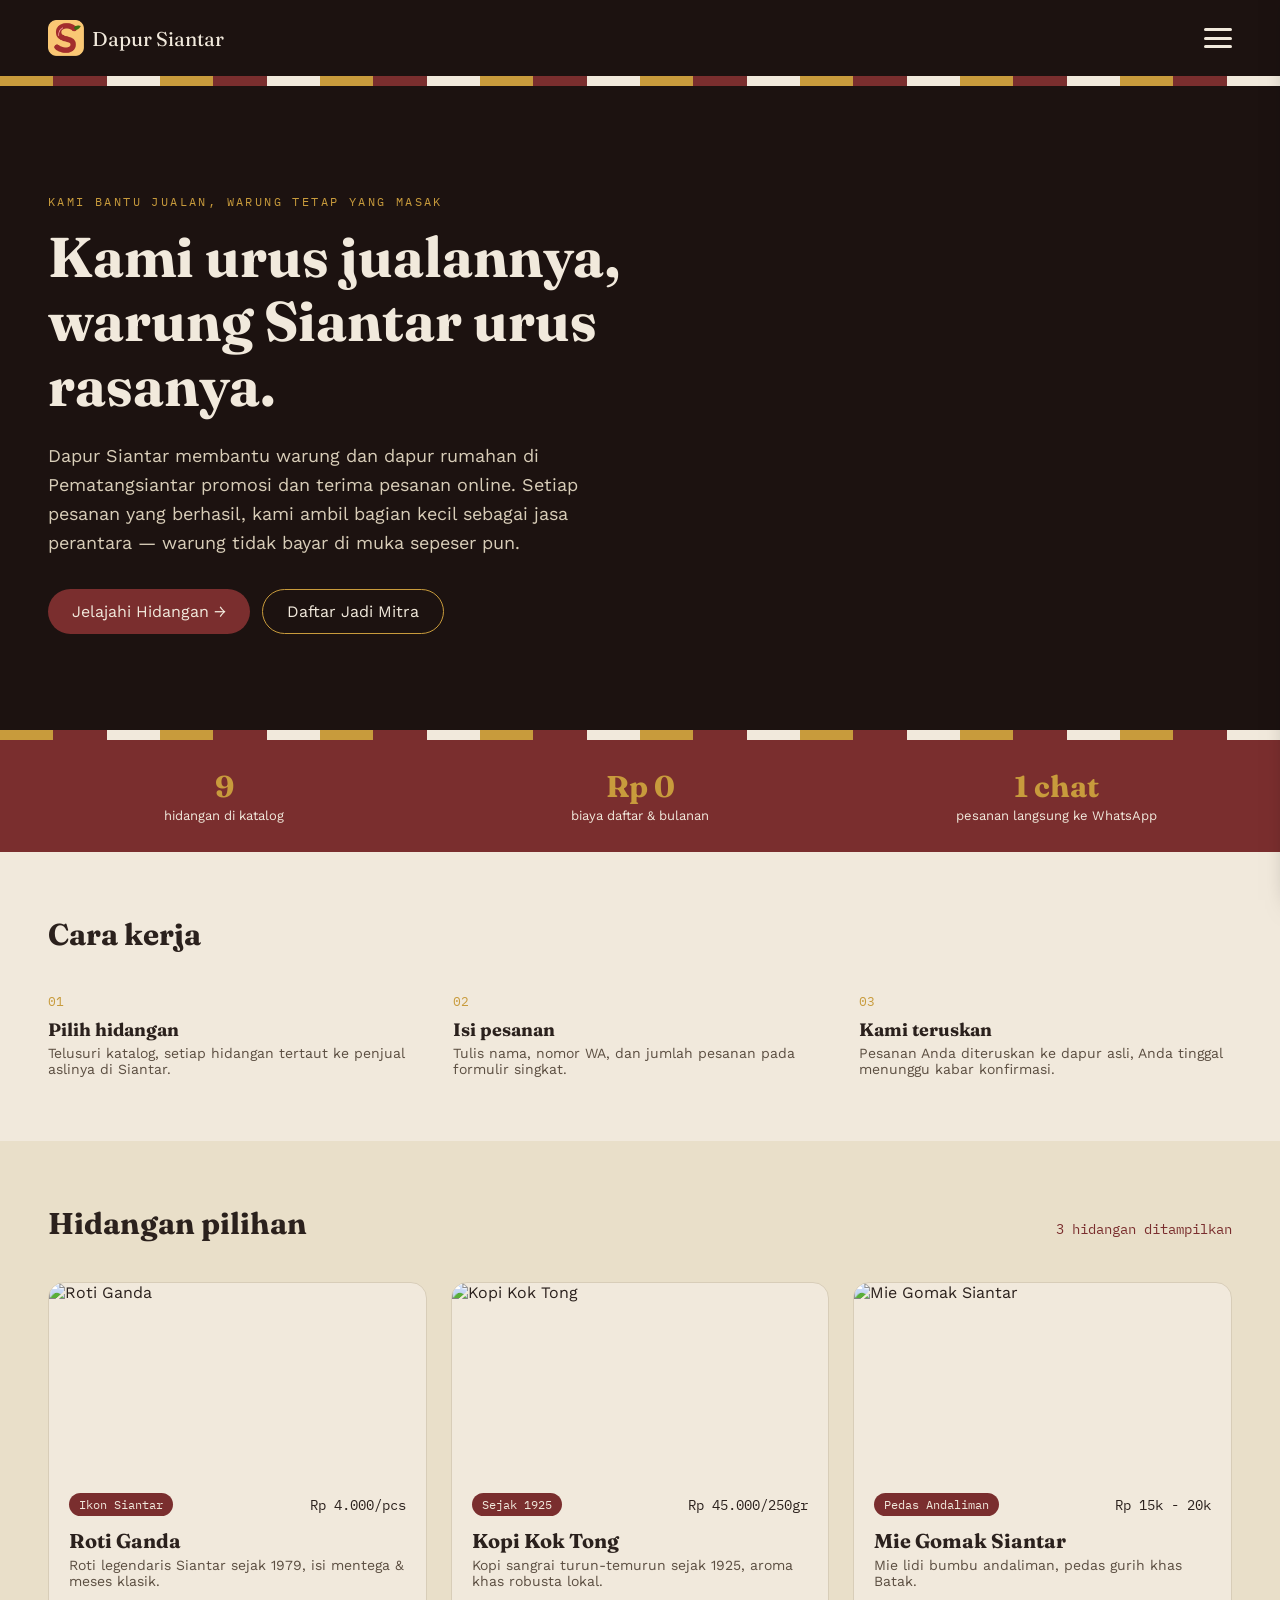
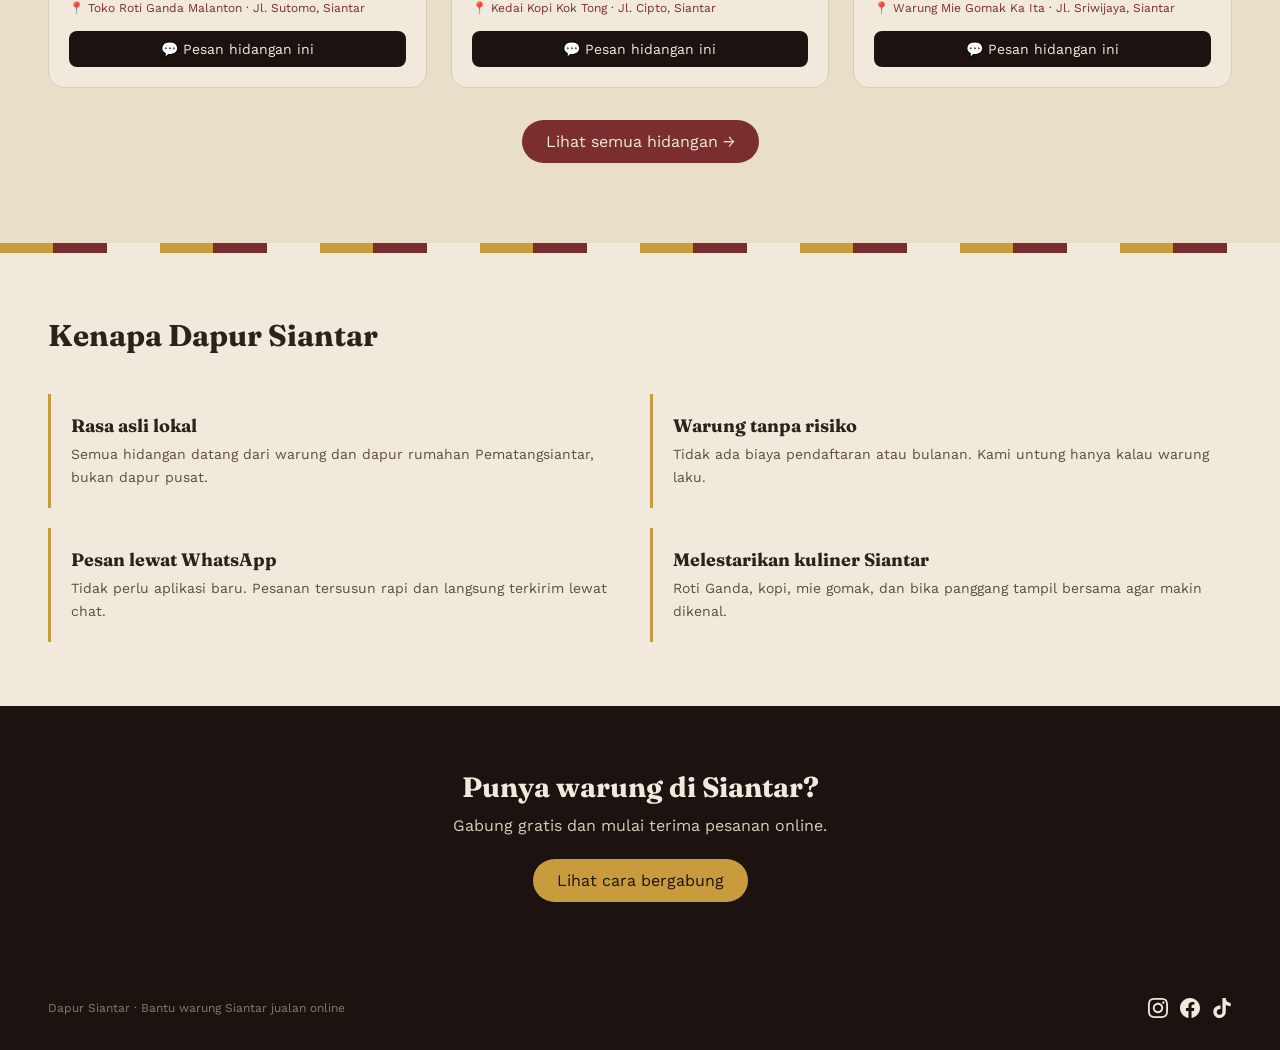
==== commit 0b62a6f8: "Add files via upload" ====
--- a/index.html
+++ b/index.html
@@ -32,15 +32,15 @@
   <span>Dapur Siantar &middot; Bantu warung Siantar jualan online</span>
   <div class="social-links">
     <!-- Instagram -->
-    <a href="RENAME_LINK_IG_DISINI" target="_blank" rel="noopener noreferrer" class="social-icon" title="Instagram">
+    <a href="Belum_Tersedia" target="_blank" rel="noopener noreferrer" class="social-icon" title="Instagram">
       <svg viewBox="0 0 24 24"><path d="M12 2.163c3.204 0 3.584.012 4.85.07 3.252.148 4.771 1.691 4.919 4.919.058 1.265.069 1.645.069 4.849 0 3.205-.012 3.584-.069 4.849-.149 3.225-1.664 4.771-4.919 4.919-1.266.058-1.644.07-4.85.07-3.204 0-3.584-.012-4.849-.07-3.26-.149-4.771-1.699-4.919-4.92-.058-1.265-.07-1.644-.07-4.849 0-3.204.013-3.583.07-4.849.149-3.227 1.664-4.771 4.919-4.919 1.266-.057 1.645-.069 4.849-.069zm0-2.163c-3.259 0-3.667.014-4.947.072-4.358.2-6.78 2.618-6.98 6.98-.059 1.281-.073 1.689-.073 4.948 0 3.259.014 3.668.072 4.948.2 4.358 2.618 6.78 6.98 6.98 1.281.058 1.689.072 4.948.072 3.259 0 3.668-.014 4.948-.072 4.354-.2 6.782-2.618 6.979-6.98.059-1.28.073-1.689.073-4.948 0-3.259-.014-3.667-.072-4.947-.196-4.354-2.617-6.78-6.979-6.98-1.281-.059-1.69-.073-4.949-.073zm0 5.838c-3.403 0-6.162 2.759-6.162 6.162s2.759 6.163 6.162 6.163 6.162-2.759 6.162-6.163c0-3.403-2.759-6.162-6.162-6.162zm0 10.162c-2.209 0-4-1.79-4-4 0-2.209 1.791-4 4-4s4 1.791 4 4c0 2.21-1.791 4-4 4zm6.406-11.845c-.796 0-1.441.645-1.441 1.44s.645 1.44 1.441 1.44c.795 0 1.439-.645 1.439-1.44s-.644-1.44-1.439-1.44z"/></svg>
     </a>
     <!-- Facebook -->
-    <a href="RENAME_LINK_FB_DISINI" target="_blank" rel="noopener noreferrer" class="social-icon" title="Facebook">
+    <a href="Belum_Tersedia" target="_blank" rel="noopener noreferrer" class="social-icon" title="Facebook">
       <svg viewBox="0 0 24 24"><path d="M24 12.073c0-6.627-5.373-12-12-12s-12 5.373-12 12c0 5.99 4.388 10.954 10.125 11.854v-8.385H7.078v-3.47h3.047V9.43c0-3.007 1.792-4.669 4.533-4.669 1.312 0 2.686.235 2.686.235v2.953H15.83c-1.491 0-1.956.925-1.956 1.874v2.25h3.328l-.532 3.47h-2.796v8.385C19.612 23.027 24 18.062 24 12.073z"/></svg>
     </a>
     <!-- TikTok -->
-    <a href="RENAME_LINK_TIKTOK_DISINI" target="_blank" rel="noopener noreferrer" class="social-icon" title="TikTok">
+    <a href="Belum_Tersedia" target="_blank" rel="noopener noreferrer" class="social-icon" title="TikTok">
       <svg viewBox="0 0 24 24"><path d="M12.525.02c1.31-.02 2.61-.01 3.91-.02.08 1.53.63 3.09 1.75 4.17 1.12 1.11 2.7 1.62 4.24 1.79v4.03c-1.44-.05-2.89-.35-4.2-.97-.57-.26-1.1-.59-1.62-.93-.01 2.92.01 5.84-.02 8.75-.08 1.4-.54 2.79-1.35 3.94-1.31 1.92-3.58 3.17-5.91 3.21-1.43.08-2.86-.31-4.08-1.03-2.02-1.19-3.44-3.37-3.65-5.71-.02-.5-.03-1-.01-1.49.18-1.9 1.12-3.72 2.58-4.96 1.66-1.44 3.98-2.13 6.15-1.72.02 1.48-.04 2.96-.04 4.44-.99-.32-2.15-.23-3.02.37-.63.41-1.11 1.04-1.36 1.75-.21.51-.15 1.07-.14 1.61.24 1.64 1.82 3.02 3.5 2.87 1.12-.01 2.19-.66 2.77-1.61.19-.33.4-.67.41-1.06.1-1.79.06-3.57.07-5.36.01-4.03-.01-8.05.02-12.07z"/></svg>
     </a>
   </div>
--- a/style.css
+++ b/style.css
@@ -257,3 +257,5 @@
 :focus-visible{outline:2px solid var(--gold);outline-offset:2px;}
 
 .brand img{height:36px;width:auto;display:block;}
+
+.card-img{width:100%;height:190px;object-fit:cover;display:block;}
